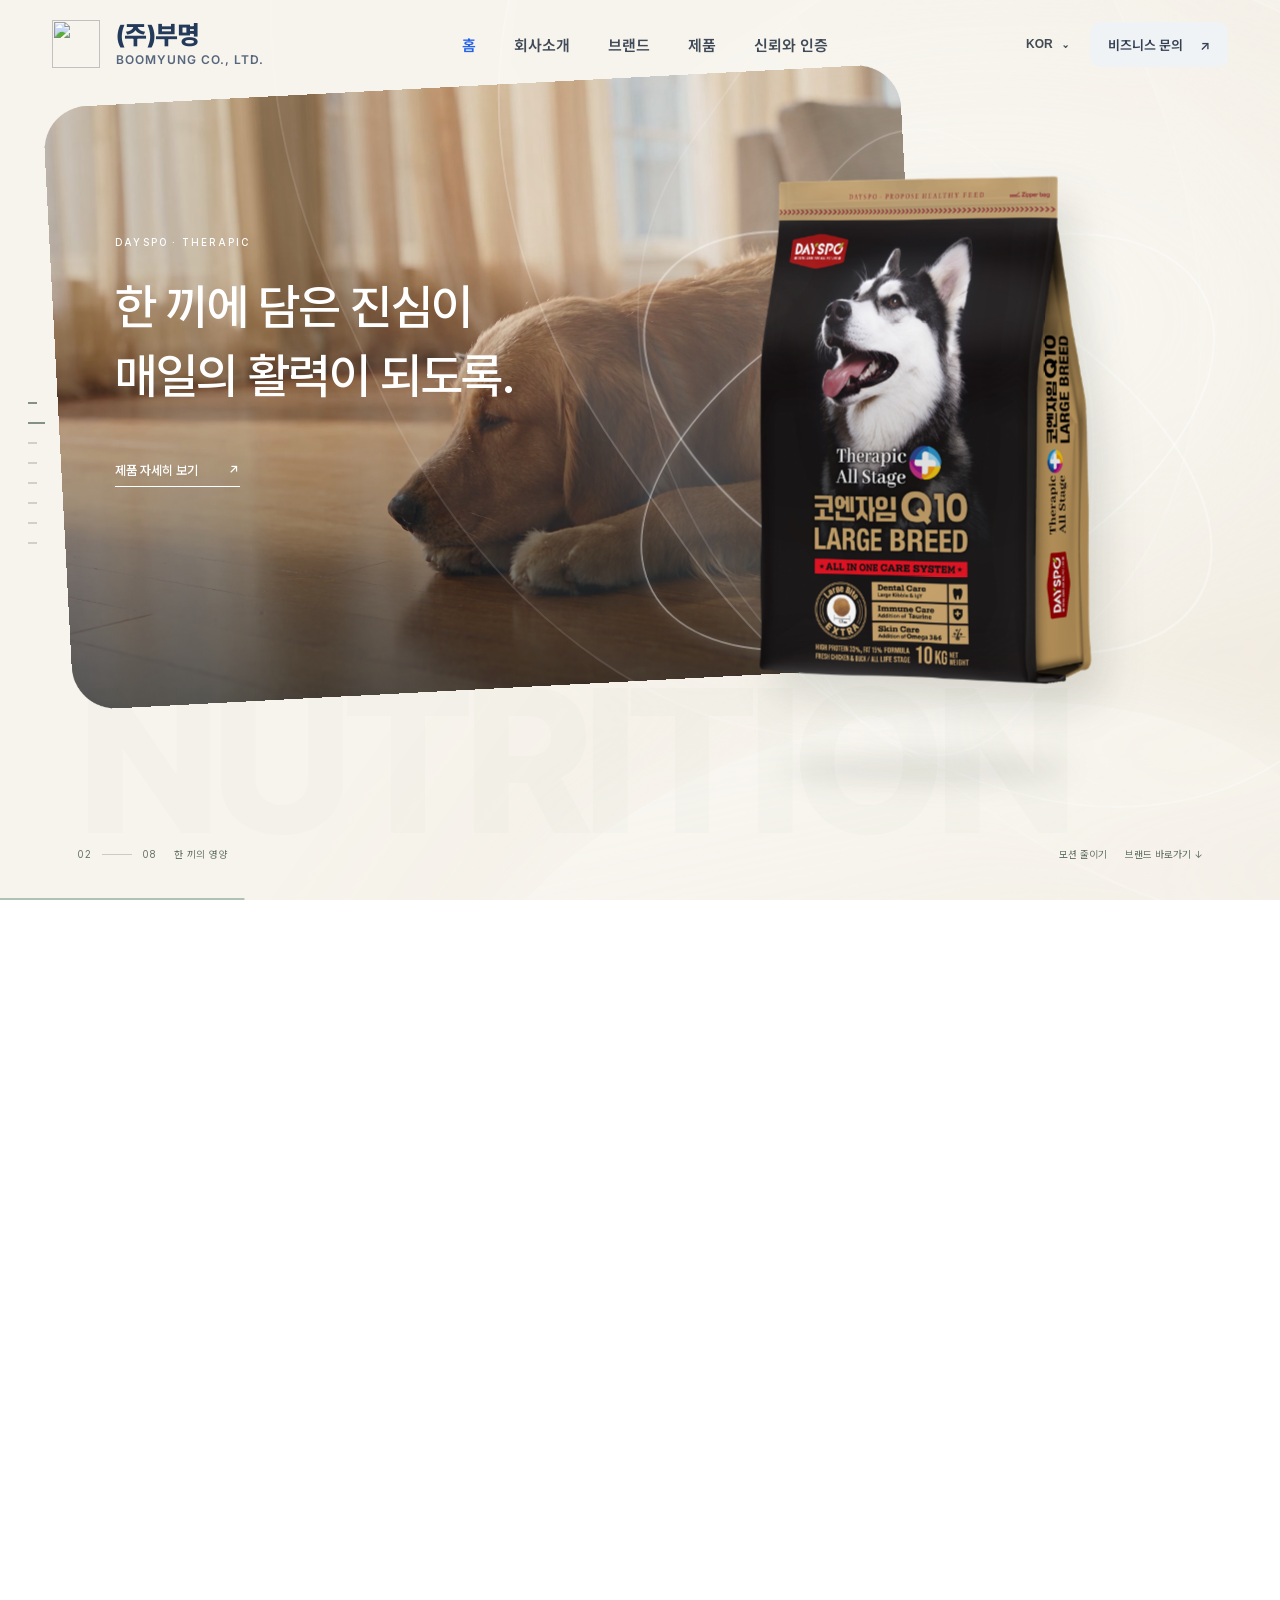
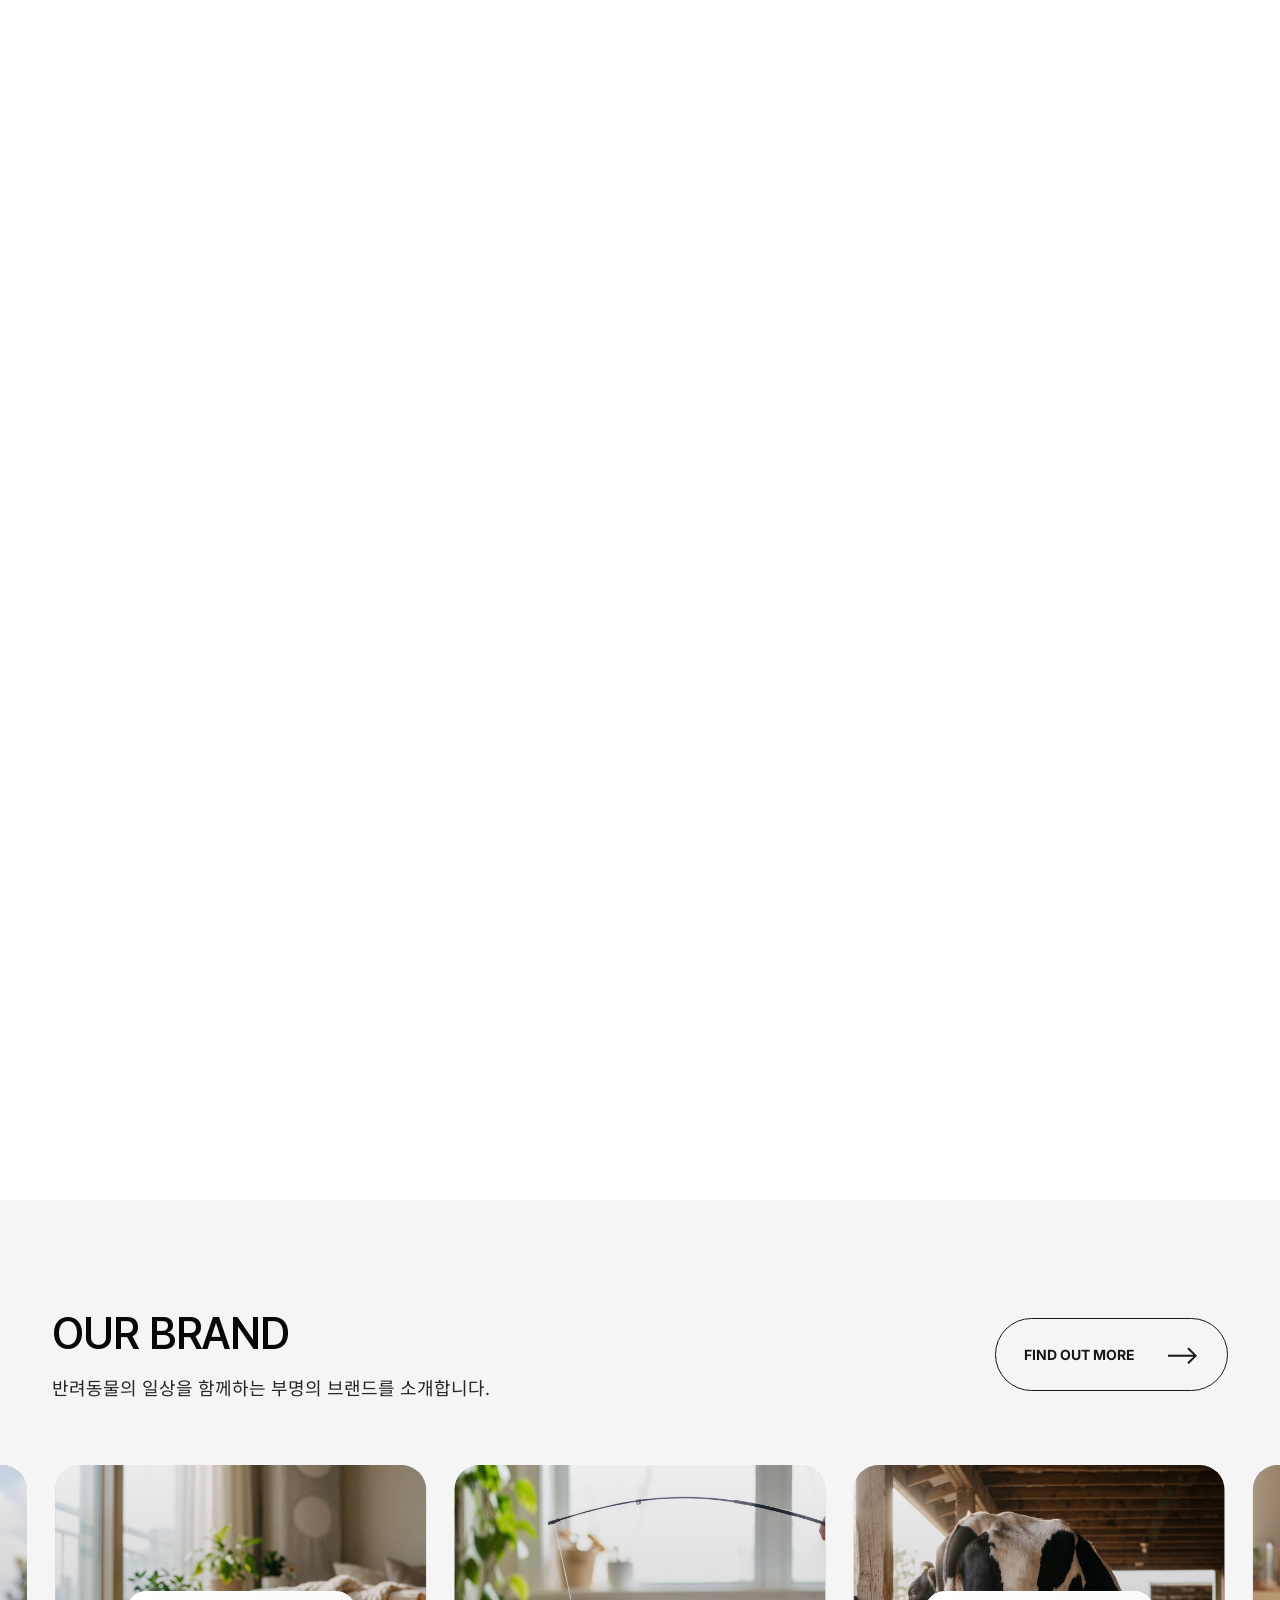
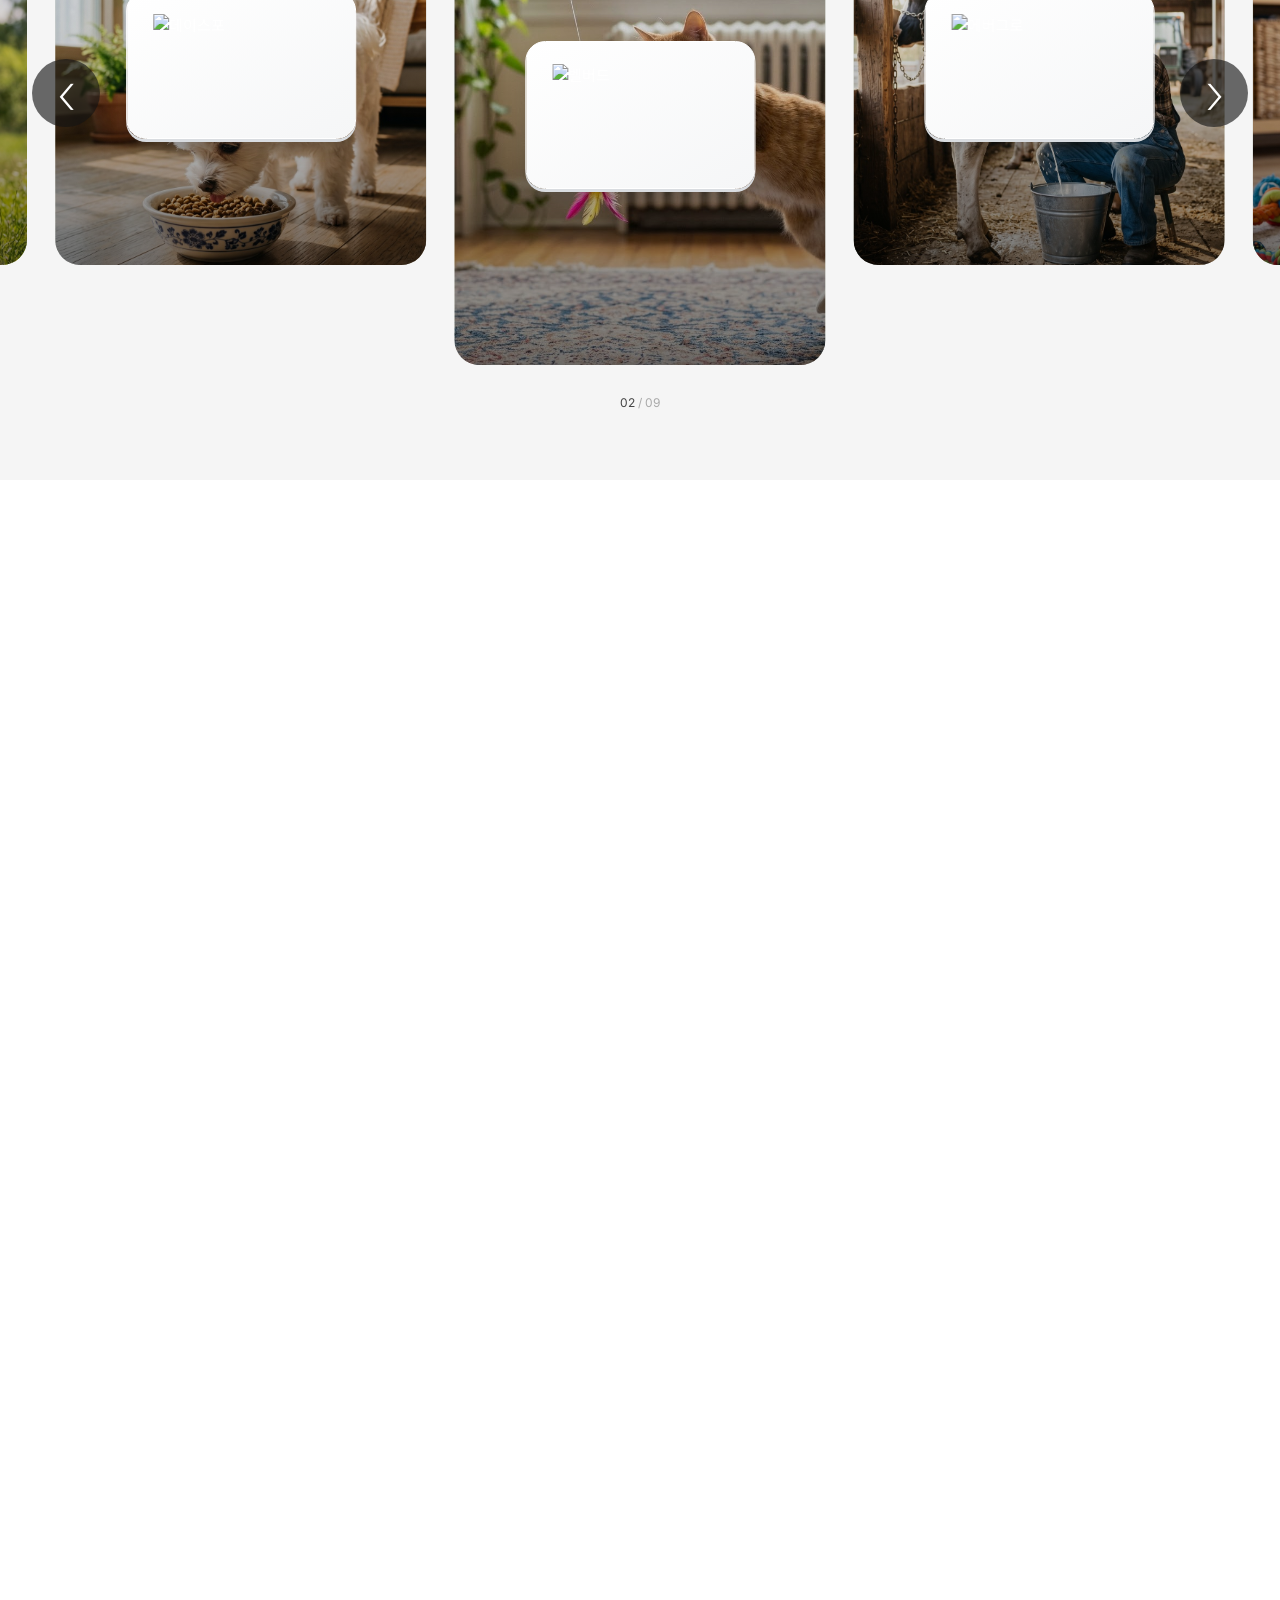
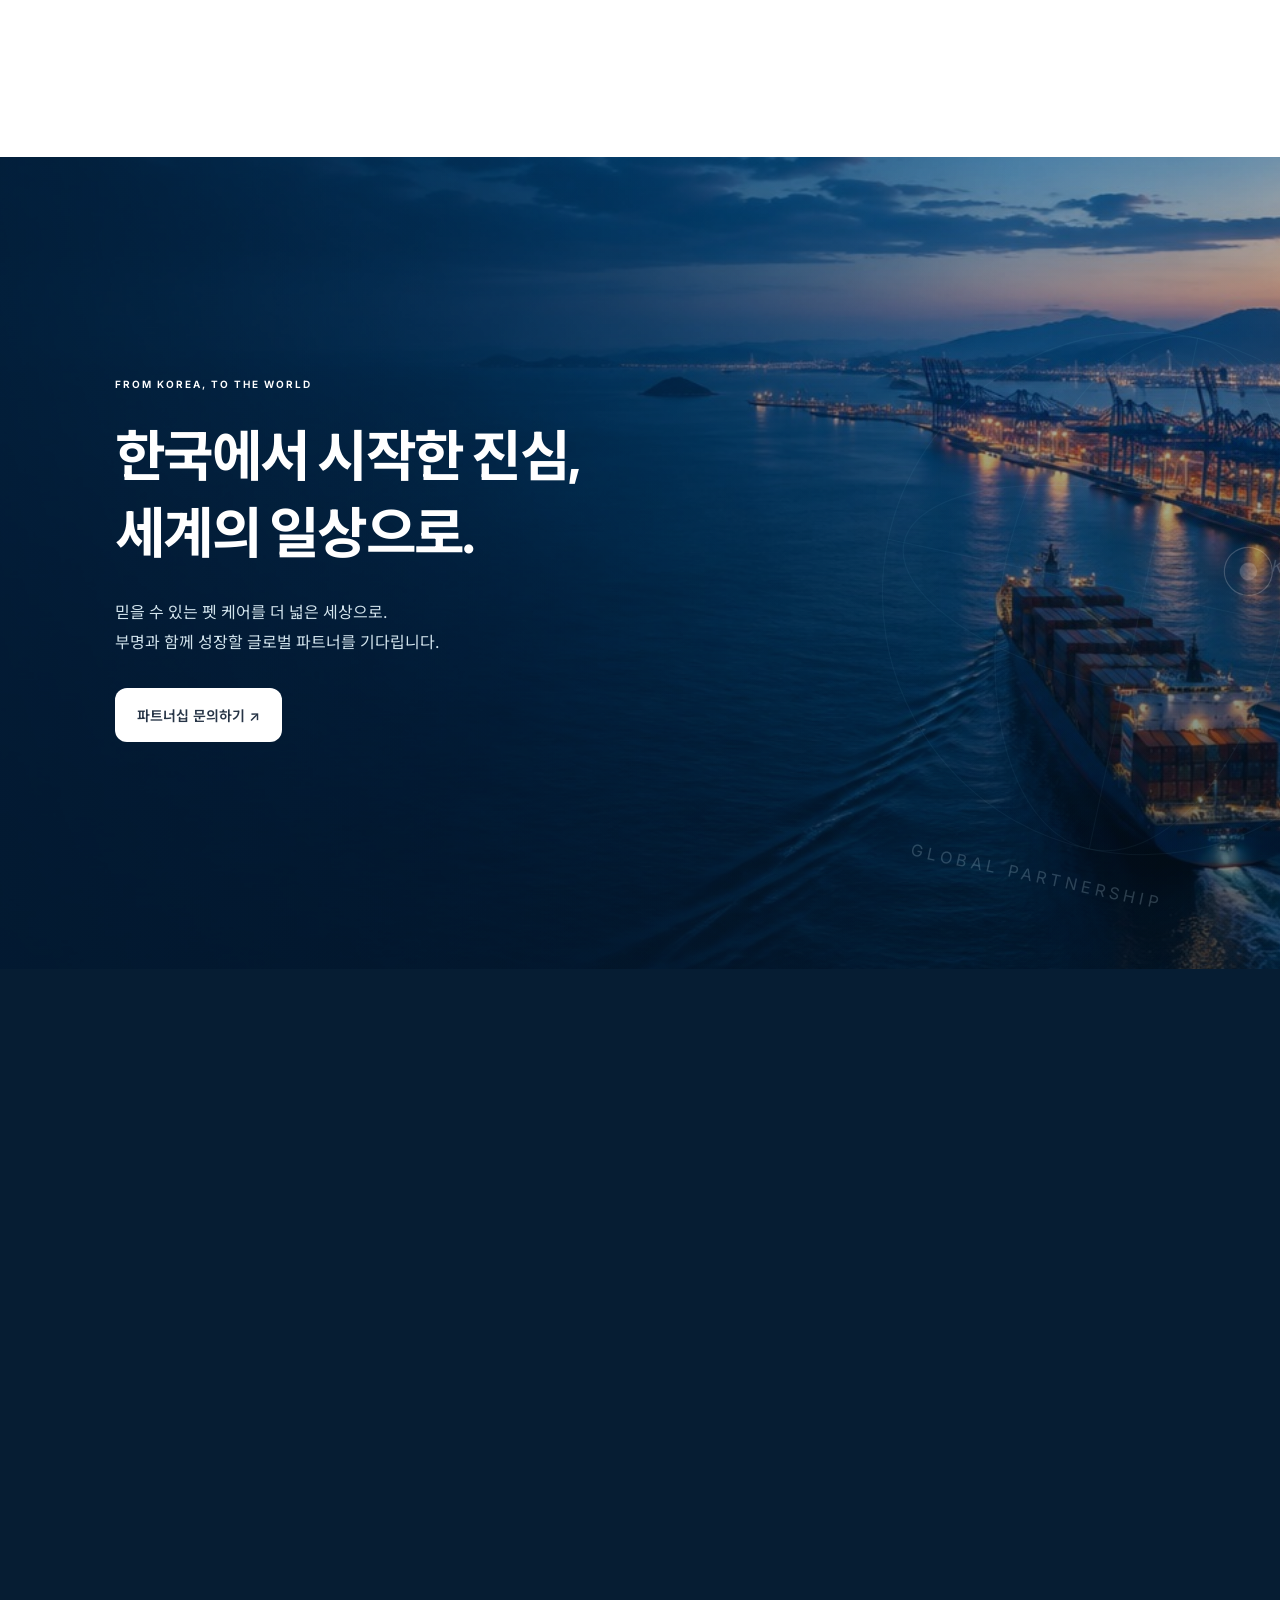
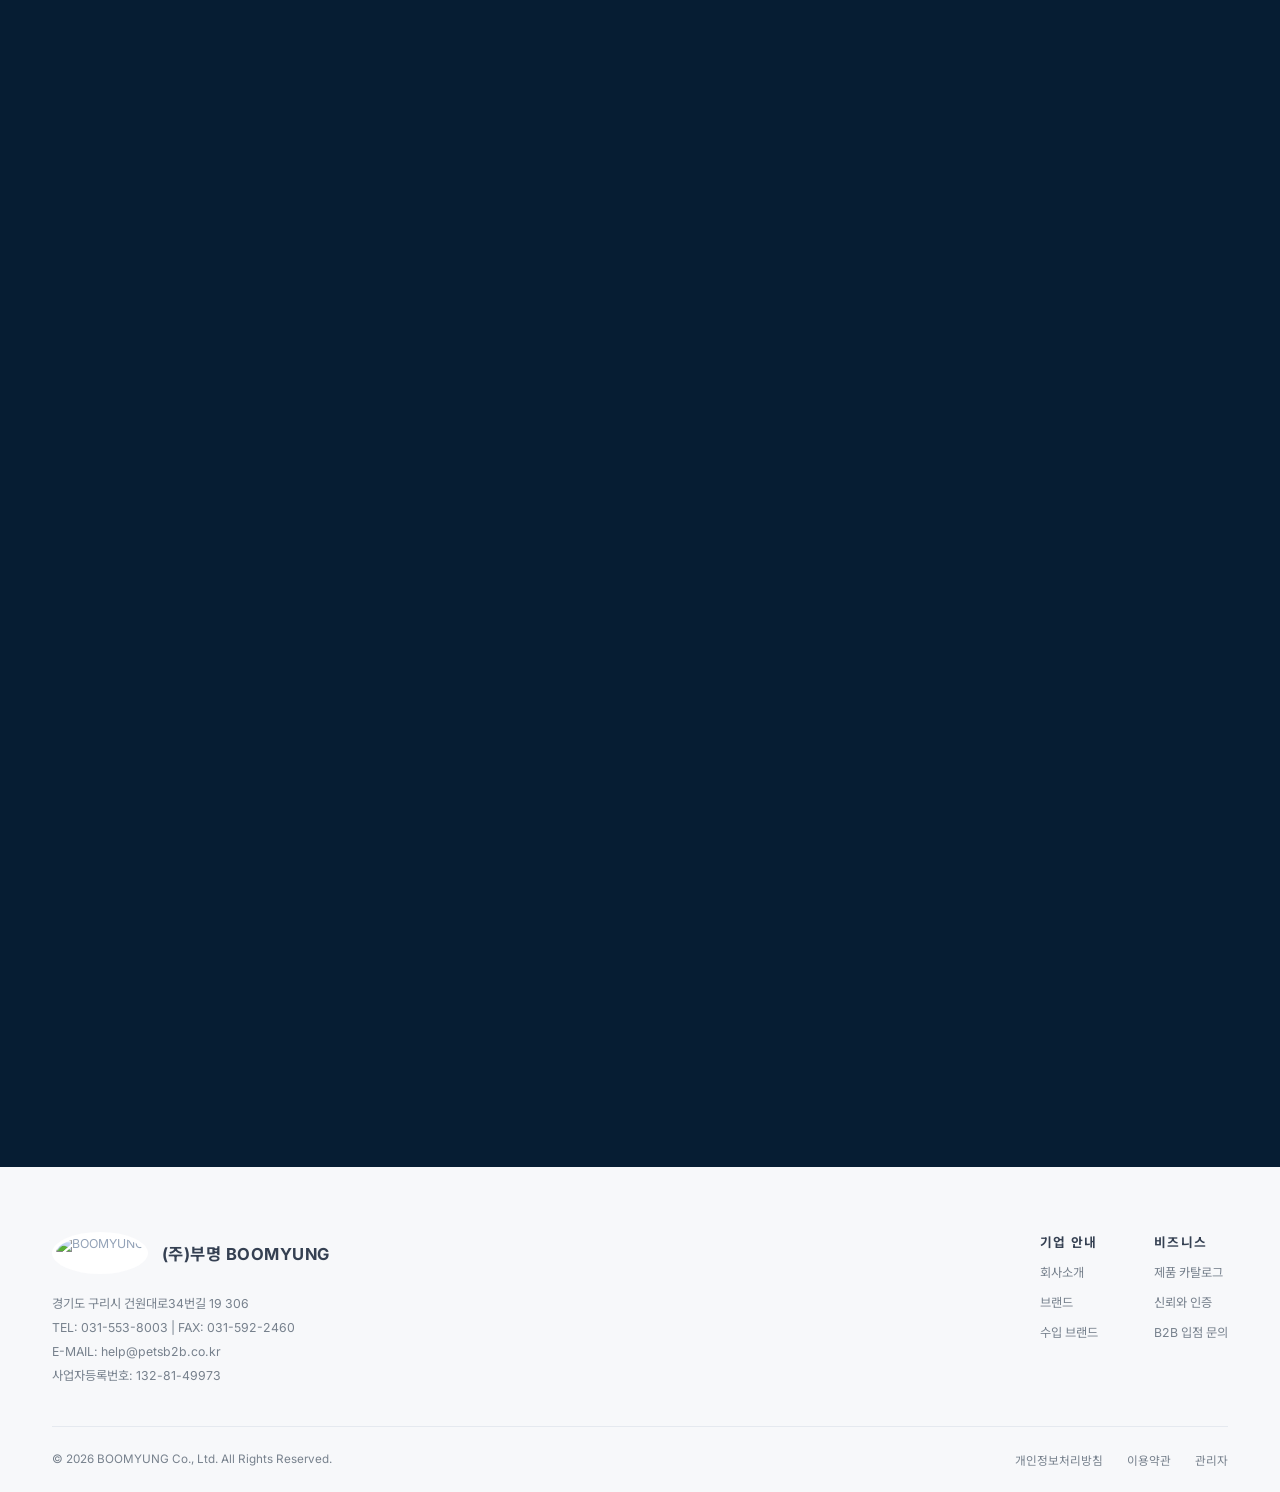
==== index.html @ 5ab89526 "Fix root cause of frozen logistics/ending videos: visibility:hidden suspends video decoding Found by" ====
<!doctype html>
<html lang="ko">
  <head>
    <meta charset="UTF-8" />
    <link rel="icon" type="image/png" href="./favicon.png" />
    <meta name="viewport" content="width=device-width, initial-scale=1.0" />
    <title>(주)부명 | BOOMYUNG</title>
    <meta name="description" content="(주)부명은 반려동물 제품 제조 및 유통 전문 기업입니다. DAYSPO, Bell bird, HOWPET 등 프리미엄 펫 브랜드를 보유하고 있습니다." />
    <meta name="keywords" content="부명, BOOMYUNG, 펫푸드, 반려동물, 사료, 간식, B2B" />
    <meta property="og:title" content="(주)부명 | BOOMYUNG" />
    <meta property="og:description" content="(주)부명은 반려동물 제품 제조 및 유통 전문 기업입니다. DAYSPO, Bell bird, HOWPET 등 프리미엄 펫 브랜드를 보유하고 있습니다." />
    <meta property="og:image" content="https://bmtest-50o.pages.dev/favicon.png" />
    <meta property="og:type" content="website" />
    <meta name="twitter:card" content="summary" />
    <meta name="twitter:title" content="(주)부명 | BOOMYUNG" />
    <meta name="twitter:image" content="https://bmtest-50o.pages.dev/favicon.png" />
    <script type="module" crossorigin>var e=Object.create,t=Object.defineProperty,n=Object.getOwnPropertyDescriptor,r=Object.getOwnPropertyNames,i=Object.getPrototypeOf,a=Object.prototype.hasOwnProperty,o=(e,t)=>()=>(t||(e((t={exports:{}}).exports,t),e=null),t.exports),s=(e,i,o,s)=>{if(i&&typeof i==`object`||typeof i==`function`)for(var c=r(i),l=0,u=c.length,d;l<u;l++)d=c[l],!a.call(e,d)&&d!==o&&t(e,d,{get:(e=>i[e]).bind(null,d),enumerable:!(s=n(i,d))||s.enumerable});return e},c=(n,r,o)=>(o=n==null?{}:e(i(n)),s(r||!n||!n.__esModule||!a.call(n,`default`)?t(o,`default`,{value:n,enumerable:!0}):o,n));(function(){let e=document.createElement(`link`).relList;if(e&&e.supports&&e.supports(`modulepreload`))return;for(let e of document.querySelectorAll(`link[rel="modulepreload"]`))n(e);new MutationObserver(e=>{for(let t of e)if(t.type===`childList`)for(let e of t.addedNodes)e.tagName===`LINK`&&e.rel===`modulepreload`&&n(e)}).observe(document,{childList:!0,subtree:!0});function t(e){let t={};return e.integrity&&(t.integrity=e.integrity),e.referrerPolicy&&(t.referrerPolicy=e.referrerPolicy),t.credentials=e.crossOrigin===`use-credentials`?`include`:e.crossOrigin===`anonymous`?`omit`:`same-origin`,t}function n(e){if(e.ep)return;e.ep=!0;let n=t(e);fetch(e.href,n)}})();var l=o((e=>{var t=Symbol.for(`react.transitional.element`),n=Symbol.for(`react.portal`),r=Symbol.for(`react.fragment`),i=Symbol.for(`react.strict_mode`),a=Symbol.for(`react.profiler`),o=Symbol.for(`react.consumer`),s=Symbol.for(`react.context`),c=Symbol.for(`react.forward_ref`),l=Symbol.for(`react.suspense`),u=Symbol.for(`react.memo`),d=Symbol.for(`react.lazy`),f=Symbol.for(`react.activity`),p=Symbol.iterator;function m(e){return typeof e!=`object`||!e?null:(e=p&&e[p]||e[`@@iterator`],typeof e==`function`?e:null)}var h={isMounted:function(){return!1},enqueueForceUpdate:function(){},enqueueReplaceState:function(){},enqueueSetState:function(){}},g=Object.assign,_={};function v(e,t,n){this.props=e,this.context=t,this.refs=_,this.updater=n||h}v.prototype.isReactComponent={},v.prototype.setState=function(e,t){if(typeof e!=`object`&&typeof e!=`function`&&e!=null)throw Error(`takes an object of state variables to update or a function which returns an object of state variables.`);this.updater.enqueueSetState(this,e,t,`setState`)},v.prototype.forceUpdate=function(e){this.updater.enqueueForceUpdate(this,e,`forceUpdate`)};function y(){}y.prototype=v.prototype;function b(e,t,n){this.props=e,this.context=t,this.refs=_,this.updater=n||h}var x=b.prototype=new y;x.constructor=b,g(x,v.prototype),x.isPureReactComponent=!0;var S=Array.isArray;function C(){}var w={H:null,A:null,T:null,S:null},ee=Object.prototype.hasOwnProperty;function te(e,n,r){var i=r.ref;return{$$typeof:t,type:e,key:n,ref:i===void 0?null:i,props:r}}function T(e,t){return te(e.type,t,e.props)}function E(e){return typeof e==`object`&&!!e&&e.$$typeof===t}function D(e){var t={"=":`=0`,":":`=2`};return`$`+e.replace(/[=:]/g,function(e){return t[e]})}var O=/\/+/g;function ne(e,t){return typeof e==`object`&&e&&e.key!=null?D(``+e.key):t.toString(36)}function re(e){switch(e.status){case`fulfilled`:return e.value;case`rejected`:throw e.reason;default:switch(typeof e.status==`string`?e.then(C,C):(e.status=`pending`,e.then(function(t){e.status===`pending`&&(e.status=`fulfilled`,e.value=t)},function(t){e.status===`pending`&&(e.status=`rejected`,e.reason=t)})),e.status){case`fulfilled`:return e.value;case`rejected`:throw e.reason}}throw e}function k(e,r,i,a,o){var s=typeof e;(s===`undefined`||s===`boolean`)&&(e=null);var c=!1;if(e===null)c=!0;else switch(s){case`bigint`:case`string`:case`number`:c=!0;break;case`object`:switch(e.$$typeof){case t:case n:c=!0;break;case d:return c=e._init,k(c(e._payload),r,i,a,o)}}if(c)return o=o(e),c=a===``?`.`+ne(e,0):a,S(o)?(i=``,c!=null&&(i=c.replace(O,`$&/`)+`/`),k(o,r,i,``,function(e){return e})):o!=null&&(E(o)&&(o=T(o,i+(o.key==null||e&&e.key===o.key?``:(``+o.key).replace(O,`$&/`)+`/`)+c)),r.push(o)),1;c=0;var l=a===``?`.`:a+`:`;if(S(e))for(var u=0;u<e.length;u++)a=e[u],s=l+ne(a,u),c+=k(a,r,i,s,o);else if(u=m(e),typeof u==`function`)for(e=u.call(e),u=0;!(a=e.next()).done;)a=a.value,s=l+ne(a,u++),c+=k(a,r,i,s,o);else if(s===`object`){if(typeof e.then==`function`)return k(re(e),r,i,a,o);throw r=String(e),Error(`Objects are not valid as a React child (found: `+(r===`[object Object]`?`object with keys {`+Object.keys(e).join(`, `)+`}`:r)+`). If you meant to render a collection of children, use an array instead.`)}return c}function ie(e,t,n){if(e==null)return e;var r=[],i=0;return k(e,r,``,``,function(e){return t.call(n,e,i++)}),r}function ae(e){if(e._status===-1){var t=e._result;t=t(),t.then(function(t){(e._status===0||e._status===-1)&&(e._status=1,e._result=t)},function(t){(e._status===0||e._status===-1)&&(e._status=2,e._result=t)}),e._status===-1&&(e._status=0,e._result=t)}if(e._status===1)return e._result.default;throw e._result}var A=typeof reportError==`function`?reportError:function(e){if(typeof window==`object`&&typeof window.ErrorEvent==`function`){var t=new window.ErrorEvent(`error`,{bubbles:!0,cancelable:!0,message:typeof e==`object`&&e&&typeof e.message==`string`?String(e.message):String(e),error:e});if(!window.dispatchEvent(t))return}else if(typeof process==`object`&&typeof process.emit==`function`){process.emit(`uncaughtException`,e);return}console.error(e)},j={map:ie,forEach:function(e,t,n){ie(e,function(){t.apply(this,arguments)},n)},count:function(e){var t=0;return ie(e,function(){t++}),t},toArray:function(e){return ie(e,function(e){return e})||[]},only:function(e){if(!E(e))throw Error(`React.Children.only expected to receive a single React element child.`);return e}};e.Activity=f,e.Children=j,e.Component=v,e.Fragment=r,e.Profiler=a,e.PureComponent=b,e.StrictMode=i,e.Suspense=l,e.__CLIENT_INTERNALS_DO_NOT_USE_OR_WARN_USERS_THEY_CANNOT_UPGRADE=w,e.__COMPILER_RUNTIME={__proto__:null,c:function(e){return w.H.useMemoCache(e)}},e.cache=function(e){return function(){return e.apply(null,arguments)}},e.cacheSignal=function(){return null},e.cloneElement=function(e,t,n){if(e==null)throw Error(`The argument must be a React element, but you passed `+e+`.`);var r=g({},e.props),i=e.key;if(t!=null)for(a in t.key!==void 0&&(i=``+t.key),t)!ee.call(t,a)||a===`key`||a===`__self`||a===`__source`||a===`ref`&&t.ref===void 0||(r[a]=t[a]);var a=arguments.length-2;if(a===1)r.children=n;else if(1<a){for(var o=Array(a),s=0;s<a;s++)o[s]=arguments[s+2];r.children=o}return te(e.type,i,r)},e.createContext=function(e){return e={$$typeof:s,_currentValue:e,_currentValue2:e,_threadCount:0,Provider:null,Consumer:null},e.Provider=e,e.Consumer={$$typeof:o,_context:e},e},e.createElement=function(e,t,n){var r,i={},a=null;if(t!=null)for(r in t.key!==void 0&&(a=``+t.key),t)ee.call(t,r)&&r!==`key`&&r!==`__self`&&r!==`__source`&&(i[r]=t[r]);var o=arguments.length-2;if(o===1)i.children=n;else if(1<o){for(var s=Array(o),c=0;c<o;c++)s[c]=arguments[c+2];i.children=s}if(e&&e.defaultProps)for(r in o=e.defaultProps,o)i[r]===void 0&&(i[r]=o[r]);return te(e,a,i)},e.createRef=function(){return{current:null}},e.forwardRef=function(e){return{$$typeof:c,render:e}},e.isValidElement=E,e.lazy=function(e){return{$$typeof:d,_payload:{_status:-1,_result:e},_init:ae}},e.memo=function(e,t){return{$$typeof:u,type:e,compare:t===void 0?null:t}},e.startTransition=function(e){var t=w.T,n={};w.T=n;try{var r=e(),i=w.S;i!==null&&i(n,r),typeof r==`object`&&r&&typeof r.then==`function`&&r.then(C,A)}catch(e){A(e)}finally{t!==null&&n.types!==null&&(t.types=n.types),w.T=t}},e.unstable_useCacheRefresh=function(){return w.H.useCacheRefresh()},e.use=function(e){return w.H.use(e)},e.useActionState=function(e,t,n){return w.H.useActionState(e,t,n)},e.useCallback=function(e,t){return w.H.useCallback(e,t)},e.useContext=function(e){return w.H.useContext(e)},e.useDebugValue=function(){},e.useDeferredValue=function(e,t){return w.H.useDeferredValue(e,t)},e.useEffect=function(e,t){return w.H.useEffect(e,t)},e.useEffectEvent=function(e){return w.H.useEffectEvent(e)},e.useId=function(){return w.H.useId()},e.useImperativeHandle=function(e,t,n){return w.H.useImperativeHandle(e,t,n)},e.useInsertionEffect=function(e,t){return w.H.useInsertionEffect(e,t)},e.useLayoutEffect=function(e,t){return w.H.useLayoutEffect(e,t)},e.useMemo=function(e,t){return w.H.useMemo(e,t)},e.useOptimistic=function(e,t){return w.H.useOptimistic(e,t)},e.useReducer=function(e,t,n){return w.H.useReducer(e,t,n)},e.useRef=function(e){return w.H.useRef(e)},e.useState=function(e){return w.H.useState(e)},e.useSyncExternalStore=function(e,t,n){return w.H.useSyncExternalStore(e,t,n)},e.useTransition=function(){return w.H.useTransition()},e.version=`19.2.8`})),u=o(((e,t)=>{t.exports=l()})),d=o((e=>{function t(e,t){var n=e.length;e.push(t);a:for(;0<n;){var r=n-1>>>1,a=e[r];if(0<i(a,t))e[r]=t,e[n]=a,n=r;else break a}}function n(e){return e.length===0?null:e[0]}function r(e){if(e.length===0)return null;var t=e[0],n=e.pop();if(n!==t){e[0]=n;a:for(var r=0,a=e.length,o=a>>>1;r<o;){var s=2*(r+1)-1,c=e[s],l=s+1,u=e[l];if(0>i(c,n))l<a&&0>i(u,c)?(e[r]=u,e[l]=n,r=l):(e[r]=c,e[s]=n,r=s);else if(l<a&&0>i(u,n))e[r]=u,e[l]=n,r=l;else break a}}return t}function i(e,t){var n=e.sortIndex-t.sortIndex;return n===0?e.id-t.id:n}if(e.unstable_now=void 0,typeof performance==`object`&&typeof performance.now==`function`){var a=performance;e.unstable_now=function(){return a.now()}}else{var o=Date,s=o.now();e.unstable_now=function(){return o.now()-s}}var c=[],l=[],u=1,d=null,f=3,p=!1,m=!1,h=!1,g=!1,_=typeof setTimeout==`function`?setTimeout:null,v=typeof clearTimeout==`function`?clearTimeout:null,y=typeof setImmediate<`u`?setImmediate:null;function b(e){for(var i=n(l);i!==null;){if(i.callback===null)r(l);else if(i.startTime<=e)r(l),i.sortIndex=i.expirationTime,t(c,i);else break;i=n(l)}}function x(e){if(h=!1,b(e),!m){if(n(c)!==null)m=!0,S||(S=!0,E());else{var t=n(l);t!==null&&ne(x,t.startTime-e)}}}var S=!1,C=-1,w=5,ee=-1;function te(){return g?!0:!(e.unstable_now()-ee<w)}function T(){if(g=!1,S){var t=e.unstable_now();ee=t;var i=!0;try{a:{m=!1,h&&(h=!1,v(C),C=-1),p=!0;var a=f;try{b:{for(b(t),d=n(c);d!==null&&!(d.expirationTime>t&&te());){var o=d.callback;if(typeof o==`function`){d.callback=null,f=d.priorityLevel;var s=o(d.expirationTime<=t);if(t=e.unstable_now(),typeof s==`function`){d.callback=s,b(t),i=!0;break b}d===n(c)&&r(c),b(t)}else r(c);d=n(c)}if(d!==null)i=!0;else{var u=n(l);u!==null&&ne(x,u.startTime-t),i=!1}}break a}finally{d=null,f=a,p=!1}i=void 0}}finally{i?E():S=!1}}}var E;if(typeof y==`function`)E=function(){y(T)};else if(typeof MessageChannel<`u`){var D=new MessageChannel,O=D.port2;D.port1.onmessage=T,E=function(){O.postMessage(null)}}else E=function(){_(T,0)};function ne(t,n){C=_(function(){t(e.unstable_now())},n)}e.unstable_IdlePriority=5,e.unstable_ImmediatePriority=1,e.unstable_LowPriority=4,e.unstable_NormalPriority=3,e.unstable_Profiling=null,e.unstable_UserBlockingPriority=2,e.unstable_cancelCallback=function(e){e.callback=null},e.unstable_forceFrameRate=function(e){0>e||125<e?console.error(`forceFrameRate takes a positive int between 0 and 125, forcing frame rates higher than 125 fps is not supported`):w=0<e?Math.floor(1e3/e):5},e.unstable_getCurrentPriorityLevel=function(){return f},e.unstable_next=function(e){switch(f){case 1:case 2:case 3:var t=3;break;default:t=f}var n=f;f=t;try{return e()}finally{f=n}},e.unstable_requestPaint=function(){g=!0},e.unstable_runWithPriority=function(e,t){switch(e){case 1:case 2:case 3:case 4:case 5:break;default:e=3}var n=f;f=e;try{return t()}finally{f=n}},e.unstable_scheduleCallback=function(r,i,a){var o=e.unstable_now();switch(typeof a==`object`&&a?(a=a.delay,a=typeof a==`number`&&0<a?o+a:o):a=o,r){case 1:var s=-1;break;case 2:s=250;break;case 5:s=1073741823;break;case 4:s=1e4;break;default:s=5e3}return s=a+s,r={id:u++,callback:i,priorityLevel:r,startTime:a,expirationTime:s,sortIndex:-1},a>o?(r.sortIndex=a,t(l,r),n(c)===null&&r===n(l)&&(h?(v(C),C=-1):h=!0,ne(x,a-o))):(r.sortIndex=s,t(c,r),m||p||(m=!0,S||(S=!0,E()))),r},e.unstable_shouldYield=te,e.unstable_wrapCallback=function(e){var t=f;return function(){var n=f;f=t;try{return e.apply(this,arguments)}finally{f=n}}}})),f=o(((e,t)=>{t.exports=d()})),p=o((e=>{var t=u();function n(e){var t=`https://react.dev/errors/`+e;if(1<arguments.length){t+=`?args[]=`+encodeURIComponent(arguments[1]);for(var n=2;n<arguments.length;n++)t+=`&args[]=`+encodeURIComponent(arguments[n])}return`Minified React error #`+e+`; visit `+t+` for the full message or use the non-minified dev environment for full errors and additional helpful warnings.`}function r(){}var i={d:{f:r,r:function(){throw Error(n(522))},D:r,C:r,L:r,m:r,X:r,S:r,M:r},p:0,findDOMNode:null},a=Symbol.for(`react.portal`);function o(e,t,n){var r=3<arguments.length&&arguments[3]!==void 0?arguments[3]:null;return{$$typeof:a,key:r==null?null:``+r,children:e,containerInfo:t,implementation:n}}var s=t.__CLIENT_INTERNALS_DO_NOT_USE_OR_WARN_USERS_THEY_CANNOT_UPGRADE;function c(e,t){if(e===`font`)return``;if(typeof t==`string`)return t===`use-credentials`?t:``}e.__DOM_INTERNALS_DO_NOT_USE_OR_WARN_USERS_THEY_CANNOT_UPGRADE=i,e.createPortal=function(e,t){var r=2<arguments.length&&arguments[2]!==void 0?arguments[2]:null;if(!t||t.nodeType!==1&&t.nodeType!==9&&t.nodeType!==11)throw Error(n(299));return o(e,t,null,r)},e.flushSync=function(e){var t=s.T,n=i.p;try{if(s.T=null,i.p=2,e)return e()}finally{s.T=t,i.p=n,i.d.f()}},e.preconnect=function(e,t){typeof e==`string`&&(t?(t=t.crossOrigin,t=typeof t==`string`?t===`use-credentials`?t:``:void 0):t=null,i.d.C(e,t))},e.prefetchDNS=function(e){typeof e==`string`&&i.d.D(e)},e.preinit=function(e,t){if(typeof e==`string`&&t&&typeof t.as==`string`){var n=t.as,r=c(n,t.crossOrigin),a=typeof t.integrity==`string`?t.integrity:void 0,o=typeof t.fetchPriority==`string`?t.fetchPriority:void 0;n===`style`?i.d.S(e,typeof t.precedence==`string`?t.precedence:void 0,{crossOrigin:r,integrity:a,fetchPriority:o}):n===`script`&&i.d.X(e,{crossOrigin:r,integrity:a,fetchPriority:o,nonce:typeof t.nonce==`string`?t.nonce:void 0})}},e.preinitModule=function(e,t){if(typeof e==`string`){if(typeof t==`object`&&t){if(t.as==null||t.as===`script`){var n=c(t.as,t.crossOrigin);i.d.M(e,{crossOrigin:n,integrity:typeof t.integrity==`string`?t.integrity:void 0,nonce:typeof t.nonce==`string`?t.nonce:void 0})}}else t??i.d.M(e)}},e.preload=function(e,t){if(typeof e==`string`&&typeof t==`object`&&t&&typeof t.as==`string`){var n=t.as,r=c(n,t.crossOrigin);i.d.L(e,n,{crossOrigin:r,integrity:typeof t.integrity==`string`?t.integrity:void 0,nonce:typeof t.nonce==`string`?t.nonce:void 0,type:typeof t.type==`string`?t.type:void 0,fetchPriority:typeof t.fetchPriority==`string`?t.fetchPriority:void 0,referrerPolicy:typeof t.referrerPolicy==`string`?t.referrerPolicy:void 0,imageSrcSet:typeof t.imageSrcSet==`string`?t.imageSrcSet:void 0,imageSizes:typeof t.imageSizes==`string`?t.imageSizes:void 0,media:typeof t.media==`string`?t.media:void 0})}},e.preloadModule=function(e,t){if(typeof e==`string`){if(t){var n=c(t.as,t.crossOrigin);i.d.m(e,{as:typeof t.as==`string`&&t.as!==`script`?t.as:void 0,crossOrigin:n,integrity:typeof t.integrity==`string`?t.integrity:void 0})}else i.d.m(e)}},e.requestFormReset=function(e){i.d.r(e)},e.unstable_batchedUpdates=function(e,t){return e(t)},e.useFormState=function(e,t,n){return s.H.useFormState(e,t,n)},e.useFormStatus=function(){return s.H.useHostTransitionStatus()},e.version=`19.2.8`})),m=o(((e,t)=>{function n(){if(!(typeof __REACT_DEVTOOLS_GLOBAL_HOOK__>`u`||typeof __REACT_DEVTOOLS_GLOBAL_HOOK__.checkDCE!=`function`))try{__REACT_DEVTOOLS_GLOBAL_HOOK__.checkDCE(n)}catch(e){console.error(e)}}n(),t.exports=p()})),h=o((e=>{var t=f(),n=u(),r=m();function i(e){var t=`https://react.dev/errors/`+e;if(1<arguments.length){t+=`?args[]=`+encodeURIComponent(arguments[1]);for(var n=2;n<arguments.length;n++)t+=`&args[]=`+encodeURIComponent(arguments[n])}return`Minified React error #`+e+`; visit `+t+` for the full message or use the non-minified dev environment for full errors and additional helpful warnings.`}function a(e){return!(!e||e.nodeType!==1&&e.nodeType!==9&&e.nodeType!==11)}function o(e){var t=e,n=e;if(e.alternate)for(;t.return;)t=t.return;else{e=t;do t=e,t.flags&4098&&(n=t.return),e=t.return;while(e)}return t.tag===3?n:null}function s(e){if(e.tag===13){var t=e.memoizedState;if(t===null&&(e=e.alternate,e!==null&&(t=e.memoizedState)),t!==null)return t.dehydrated}return null}function c(e){if(e.tag===31){var t=e.memoizedState;if(t===null&&(e=e.alternate,e!==null&&(t=e.memoizedState)),t!==null)return t.dehydrated}return null}function l(e){if(o(e)!==e)throw Error(i(188))}function d(e){var t=e.alternate;if(!t){if(t=o(e),t===null)throw Error(i(188));return t===e?e:null}for(var n=e,r=t;;){var a=n.return;if(a===null)break;var s=a.alternate;if(s===null){if(r=a.return,r!==null){n=r;continue}break}if(a.child===s.child){for(s=a.child;s;){if(s===n)return l(a),e;if(s===r)return l(a),t;s=s.sibling}throw Error(i(188))}if(n.return!==r.return)n=a,r=s;else{for(var c=!1,u=a.child;u;){if(u===n){c=!0,n=a,r=s;break}if(u===r){c=!0,r=a,n=s;break}u=u.sibling}if(!c){for(u=s.child;u;){if(u===n){c=!0,n=s,r=a;break}if(u===r){c=!0,r=s,n=a;break}u=u.sibling}if(!c)throw Error(i(189))}}if(n.alternate!==r)throw Error(i(190))}if(n.tag!==3)throw Error(i(188));return n.stateNode.current===n?e:t}function p(e){var t=e.tag;if(t===5||t===26||t===27||t===6)return e;for(e=e.child;e!==null;){if(t=p(e),t!==null)return t;e=e.sibling}return null}var h=Object.assign,g=Symbol.for(`react.element`),_=Symbol.for(`react.transitional.element`),v=Symbol.for(`react.portal`),y=Symbol.for(`react.fragment`),b=Symbol.for(`react.strict_mode`),x=Symbol.for(`react.profiler`),S=Symbol.for(`react.consumer`),C=Symbol.for(`react.context`),w=Symbol.for(`react.forward_ref`),ee=Symbol.for(`react.suspense`),te=Symbol.for(`react.suspense_list`),T=Symbol.for(`react.memo`),E=Symbol.for(`react.lazy`),D=Symbol.for(`react.activity`),O=Symbol.for(`react.memo_cache_sentinel`),ne=Symbol.iterator;function re(e){return typeof e!=`object`||!e?null:(e=ne&&e[ne]||e[`@@iterator`],typeof e==`function`?e:null)}var k=Symbol.for(`react.client.reference`);function ie(e){if(e==null)return null;if(typeof e==`function`)return e.$$typeof===k?null:e.displayName||e.name||null;if(typeof e==`string`)return e;switch(e){case y:return`Fragment`;case x:return`Profiler`;case b:return`StrictMode`;case ee:return`Suspense`;case te:return`SuspenseList`;case D:return`Activity`}if(typeof e==`object`)switch(e.$$typeof){case v:return`Portal`;case C:return e.displayName||`Context`;case S:return(e._context.displayName||`Context`)+`.Consumer`;case w:var t=e.render;return e=e.displayName,e||=(e=t.displayName||t.name||``,e===``?`ForwardRef`:`ForwardRef(`+e+`)`),e;case T:return t=e.displayName||null,t===null?ie(e.type)||`Memo`:t;case E:t=e._payload,e=e._init;try{return ie(e(t))}catch{}}return null}var ae=Array.isArray,A=n.__CLIENT_INTERNALS_DO_NOT_USE_OR_WARN_USERS_THEY_CANNOT_UPGRADE,j=r.__DOM_INTERNALS_DO_NOT_USE_OR_WARN_USERS_THEY_CANNOT_UPGRADE,oe={pending:!1,data:null,method:null,action:null},se=[],M=-1;function N(e){return{current:e}}function P(e){0>M||(e.current=se[M],se[M]=null,M--)}function F(e,t){M++,se[M]=e.current,e.current=t}var ce=N(null),I=N(null),le=N(null),L=N(null);function ue(e,t){switch(F(le,t),F(I,e),F(ce,null),t.nodeType){case 9:case 11:e=(e=t.documentElement)&&(e=e.namespaceURI)?Vd(e):0;break;default:if(e=t.tagName,t=t.namespaceURI)t=Vd(t),e=Hd(t,e);else switch(e){case`svg`:e=1;break;case`math`:e=2;break;default:e=0}}P(ce),F(ce,e)}function de(){P(ce),P(I),P(le)}function fe(e){e.memoizedState!==null&&F(L,e);var t=ce.current,n=Hd(t,e.type);t!==n&&(F(I,e),F(ce,n))}function pe(e){I.current===e&&(P(ce),P(I)),L.current===e&&(P(L),Qf._currentValue=oe)}var me,he;function ge(e){if(me===void 0)try{throw Error()}catch(e){var t=e.stack.trim().match(/\n( *(at )?)/);me=t&&t[1]||``,he=-1<e.stack.indexOf(`
    at`)?` (<anonymous>)`:-1<e.stack.indexOf(`@`)?`@unknown:0:0`:``}return`
`+me+e+he}var _e=!1;function ve(e,t){if(!e||_e)return``;_e=!0;var n=Error.prepareStackTrace;Error.prepareStackTrace=void 0;try{var r={DetermineComponentFrameRoot:function(){try{if(t){var n=function(){throw Error()};if(Object.defineProperty(n.prototype,"props",{set:function(){throw Error()}}),typeof Reflect==`object`&&Reflect.construct){try{Reflect.construct(n,[])}catch(e){var r=e}Reflect.construct(e,[],n)}else{try{n.call()}catch(e){r=e}e.call(n.prototype)}}else{try{throw Error()}catch(e){r=e}(n=e())&&typeof n.catch==`function`&&n.catch(function(){})}}catch(e){if(e&&r&&typeof e.stack==`string`)return[e.stack,r.stack]}return[null,null]}};r.DetermineComponentFrameRoot.displayName=`DetermineComponentFrameRoot`;var i=Object.getOwnPropertyDescriptor(r.DetermineComponentFrameRoot,`name`);i&&i.configurable&&Object.defineProperty(r.DetermineComponentFrameRoot,"name",{value:`DetermineComponentFrameRoot`});var a=r.DetermineComponentFrameRoot(),o=a[0],s=a[1];if(o&&s){var c=o.split(`
`),l=s.split(`
`);for(i=r=0;r<c.length&&!c[r].includes(`DetermineComponentFrameRoot`);)r++;for(;i<l.length&&!l[i].includes(`DetermineComponentFrameRoot`);)i++;if(r===c.length||i===l.length)for(r=c.length-1,i=l.length-1;1<=r&&0<=i&&c[r]!==l[i];)i--;for(;1<=r&&0<=i;r--,i--)if(c[r]!==l[i]){if(r!==1||i!==1)do if(r--,i--,0>i||c[r]!==l[i]){var u=`
`+c[r].replace(` at new `,` at `);return e.displayName&&u.includes(`<anonymous>`)&&(u=u.replace(`<anonymous>`,e.displayName)),u}while(1<=r&&0<=i);break}}}finally{_e=!1,Error.prepareStackTrace=n}return(n=e?e.displayName||e.name:``)?ge(n):``}function ye(e,t){switch(e.tag){case 26:case 27:case 5:return ge(e.type);case 16:return ge(`Lazy`);case 13:return e.child!==t&&t!==null?ge(`Suspense Fallback`):ge(`Suspense`);case 19:return ge(`SuspenseList`);case 0:case 15:return ve(e.type,!1);case 11:return ve(e.type.render,!1);case 1:return ve(e.type,!0);case 31:return ge(`Activity`);default:return``}}function be(e){try{var t=``,n=null;do t+=ye(e,n),n=e,e=e.return;while(e);return t}catch(e){return`
Error generating stack: `+e.message+`
`+e.stack}}var xe=Object.prototype.hasOwnProperty,Se=t.unstable_scheduleCallback,Ce=t.unstable_cancelCallback,we=t.unstable_shouldYield,Te=t.unstable_requestPaint,Ee=t.unstable_now,De=t.unstable_getCurrentPriorityLevel,Oe=t.unstable_ImmediatePriority,ke=t.unstable_UserBlockingPriority,Ae=t.unstable_NormalPriority,je=t.unstable_LowPriority,Me=t.unstable_IdlePriority,Ne=t.log,Pe=t.unstable_setDisableYieldValue,Fe=null,Ie=null;function Le(e){if(typeof Ne==`function`&&Pe(e),Ie&&typeof Ie.setStrictMode==`function`)try{Ie.setStrictMode(Fe,e)}catch{}}var Re=Math.clz32?Math.clz32:Ve,ze=Math.log,Be=Math.LN2;function Ve(e){return e>>>=0,e===0?32:31-(ze(e)/Be|0)|0}var He=256,Ue=262144,We=4194304;function Ge(e){var t=e&42;if(t!==0)return t;switch(e&-e){case 1:return 1;case 2:return 2;case 4:return 4;case 8:return 8;case 16:return 16;case 32:return 32;case 64:return 64;case 128:return 128;case 256:case 512:case 1024:case 2048:case 4096:case 8192:case 16384:case 32768:case 65536:case 131072:return e&261888;case 262144:case 524288:case 1048576:case 2097152:return e&3932160;case 4194304:case 8388608:case 16777216:case 33554432:return e&62914560;case 67108864:return 67108864;case 134217728:return 134217728;case 268435456:return 268435456;case 536870912:return 536870912;case 1073741824:return 0;default:return e}}function Ke(e,t,n){var r=e.pendingLanes;if(r===0)return 0;var i=0,a=e.suspendedLanes,o=e.pingedLanes;e=e.warmLanes;var s=r&134217727;return s===0?(s=r&~a,s===0?o===0?n||(n=r&~e,n!==0&&(i=Ge(n))):i=Ge(o):i=Ge(s)):(r=s&~a,r===0?(o&=s,o===0?n||(n=s&~e,n!==0&&(i=Ge(n))):i=Ge(o)):i=Ge(r)),i===0?0:t!==0&&t!==i&&(t&a)===0&&(a=i&-i,n=t&-t,a>=n||a===32&&n&4194048)?t:i}function qe(e,t){return(e.pendingLanes&~(e.suspendedLanes&~e.pingedLanes)&t)===0}function Je(e,t){switch(e){case 1:case 2:case 4:case 8:case 64:return t+250;case 16:case 32:case 128:case 256:case 512:case 1024:case 2048:case 4096:case 8192:case 16384:case 32768:case 65536:case 131072:case 262144:case 524288:case 1048576:case 2097152:return t+5e3;case 4194304:case 8388608:case 16777216:case 33554432:return-1;case 67108864:case 134217728:case 268435456:case 536870912:case 1073741824:return-1;default:return-1}}function Ye(){var e=We;return We<<=1,!(We&62914560)&&(We=4194304),e}function Xe(e){for(var t=[],n=0;31>n;n++)t.push(e);return t}function Ze(e,t){e.pendingLanes|=t,t!==268435456&&(e.suspendedLanes=0,e.pingedLanes=0,e.warmLanes=0)}function Qe(e,t,n,r,i,a){var o=e.pendingLanes;e.pendingLanes=n,e.suspendedLanes=0,e.pingedLanes=0,e.warmLanes=0,e.expiredLanes&=n,e.entangledLanes&=n,e.errorRecoveryDisabledLanes&=n,e.shellSuspendCounter=0;var s=e.entanglements,c=e.expirationTimes,l=e.hiddenUpdates;for(n=o&~n;0<n;){var u=31-Re(n),d=1<<u;s[u]=0,c[u]=-1;var f=l[u];if(f!==null)for(l[u]=null,u=0;u<f.length;u++){var p=f[u];p!==null&&(p.lane&=-536870913)}n&=~d}r!==0&&$e(e,r,0),a!==0&&i===0&&e.tag!==0&&(e.suspendedLanes|=a&~(o&~t))}function $e(e,t,n){e.pendingLanes|=t,e.suspendedLanes&=~t;var r=31-Re(t);e.entangledLanes|=t,e.entanglements[r]=e.entanglements[r]|1073741824|n&261930}function et(e,t){var n=e.entangledLanes|=t;for(e=e.entanglements;n;){var r=31-Re(n),i=1<<r;i&t|e[r]&t&&(e[r]|=t),n&=~i}}function tt(e,t){var n=t&-t;return n=n&42?1:nt(n),(n&(e.suspendedLanes|t))===0?n:0}function nt(e){switch(e){case 2:e=1;break;case 8:e=4;break;case 32:e=16;break;case 256:case 512:case 1024:case 2048:case 4096:case 8192:case 16384:case 32768:case 65536:case 131072:case 262144:case 524288:case 1048576:case 2097152:case 4194304:case 8388608:case 16777216:case 33554432:e=128;break;case 268435456:e=134217728;break;default:e=0}return e}function rt(e){return e&=-e,2<e?8<e?e&134217727?32:268435456:8:2}function it(){var e=j.p;return e===0?(e=window.event,e===void 0?32:mp(e.type)):e}function at(e,t){var n=j.p;try{return j.p=e,t()}finally{j.p=n}}var ot=Math.random().toString(36).slice(2),st=`__reactFiber$`+ot,ct=`__reactProps$`+ot,lt=`__reactContainer$`+ot,ut=`__reactEvents$`+ot,dt=`__reactListeners$`+ot,ft=`__reactHandles$`+ot,pt=`__reactResources$`+ot,mt=`__reactMarker$`+ot;function ht(e){delete e[st],delete e[ct],delete e[ut],delete e[dt],delete e[ft]}function gt(e){var t=e[st];if(t)return t;for(var n=e.parentNode;n;){if(t=n[lt]||n[st]){if(n=t.alternate,t.child!==null||n!==null&&n.child!==null)for(e=df(e);e!==null;){if(n=e[st])return n;e=df(e)}return t}e=n,n=e.parentNode}return null}function _t(e){if(e=e[st]||e[lt]){var t=e.tag;if(t===5||t===6||t===13||t===31||t===26||t===27||t===3)return e}return null}function vt(e){var t=e.tag;if(t===5||t===26||t===27||t===6)return e.stateNode;throw Error(i(33))}function yt(e){var t=e[pt];return t||=e[pt]={hoistableStyles:new Map,hoistableScripts:new Map},t}function bt(e){e[mt]=!0}var xt=new Set,St={};function Ct(e,t){wt(e,t),wt(e+`Capture`,t)}function wt(e,t){for(St[e]=t,e=0;e<t.length;e++)xt.add(t[e])}var Tt=RegExp(`^[:A-Z_a-z\\u00C0-\\u00D6\\u00D8-\\u00F6\\u00F8-\\u02FF\\u0370-\\u037D\\u037F-\\u1FFF\\u200C-\\u200D\\u2070-\\u218F\\u2C00-\\u2FEF\\u3001-\\uD7FF\\uF900-\\uFDCF\\uFDF0-\\uFFFD][:A-Z_a-z\\u00C0-\\u00D6\\u00D8-\\u00F6\\u00F8-\\u02FF\\u0370-\\u037D\\u037F-\\u1FFF\\u200C-\\u200D\\u2070-\\u218F\\u2C00-\\u2FEF\\u3001-\\uD7FF\\uF900-\\uFDCF\\uFDF0-\\uFFFD\\-.0-9\\u00B7\\u0300-\\u036F\\u203F-\\u2040]*$`),Et={},Dt={};function Ot(e){return xe.call(Dt,e)?!0:xe.call(Et,e)?!1:Tt.test(e)?Dt[e]=!0:(Et[e]=!0,!1)}function kt(e,t,n){if(Ot(t)){if(n===null)e.removeAttribute(t);else{switch(typeof n){case`undefined`:case`function`:case`symbol`:e.removeAttribute(t);return;case`boolean`:var r=t.toLowerCase().slice(0,5);if(r!==`data-`&&r!==`aria-`){e.removeAttribute(t);return}}e.setAttribute(t,``+n)}}}function At(e,t,n){if(n===null)e.removeAttribute(t);else{switch(typeof n){case`undefined`:case`function`:case`symbol`:case`boolean`:e.removeAttribute(t);return}e.setAttribute(t,``+n)}}function jt(e,t,n,r){if(r===null)e.removeAttribute(n);else{switch(typeof r){case`undefined`:case`function`:case`symbol`:case`boolean`:e.removeAttribute(n);return}e.setAttributeNS(t,n,``+r)}}function Mt(e){switch(typeof e){case`bigint`:case`boolean`:case`number`:case`string`:case`undefined`:return e;case`object`:return e;default:return``}}function Nt(e){var t=e.type;return(e=e.nodeName)&&e.toLowerCase()===`input`&&(t===`checkbox`||t===`radio`)}function Pt(e,t,n){var r=Object.getOwnPropertyDescriptor(e.constructor.prototype,t);if(!e.hasOwnProperty(t)&&r!==void 0&&typeof r.get==`function`&&typeof r.set==`function`){var i=r.get,a=r.set;return Object.defineProperty(e,t,{configurable:!0,get:function(){return i.call(this)},set:function(e){n=``+e,a.call(this,e)}}),Object.defineProperty(e,t,{enumerable:r.enumerable}),{getValue:function(){return n},setValue:function(e){n=``+e},stopTracking:function(){e._valueTracker=null,delete e[t]}}}}function Ft(e){if(!e._valueTracker){var t=Nt(e)?`checked`:`value`;e._valueTracker=Pt(e,t,``+e[t])}}function It(e){if(!e)return!1;var t=e._valueTracker;if(!t)return!0;var n=t.getValue(),r=``;return e&&(r=Nt(e)?e.checked?`true`:`false`:e.value),e=r,e!==n&&(t.setValue(e),!0)}function Lt(e){if(e||=typeof document<`u`?document:void 0,e===void 0)return null;try{return e.activeElement||e.body}catch{return e.body}}var Rt=/[\n"\\]/g;function zt(e){return e.replace(Rt,function(e){return`\\`+e.charCodeAt(0).toString(16)+` `})}function Bt(e,t,n,r,i,a,o,s){e.name=``,o!=null&&typeof o!=`function`&&typeof o!=`symbol`&&typeof o!=`boolean`?e.type=o:e.removeAttribute(`type`),t==null?o!==`submit`&&o!==`reset`||e.removeAttribute(`value`):o===`number`?(t===0&&e.value===``||e.value!=t)&&(e.value=``+Mt(t)):e.value!==``+Mt(t)&&(e.value=``+Mt(t)),t==null?n==null?r!=null&&e.removeAttribute(`value`):Ht(e,o,Mt(n)):Ht(e,o,Mt(t)),i==null&&a!=null&&(e.defaultChecked=!!a),i!=null&&(e.checked=i&&typeof i!=`function`&&typeof i!=`symbol`),s!=null&&typeof s!=`function`&&typeof s!=`symbol`&&typeof s!=`boolean`?e.name=``+Mt(s):e.removeAttribute(`name`)}function Vt(e,t,n,r,i,a,o,s){if(a!=null&&typeof a!=`function`&&typeof a!=`symbol`&&typeof a!=`boolean`&&(e.type=a),t!=null||n!=null){if(!(a!==`submit`&&a!==`reset`||t!=null)){Ft(e);return}n=n==null?``:``+Mt(n),t=t==null?n:``+Mt(t),s||t===e.value||(e.value=t),e.defaultValue=t}r??=i,r=typeof r!=`function`&&typeof r!=`symbol`&&!!r,e.checked=s?e.checked:!!r,e.defaultChecked=!!r,o!=null&&typeof o!=`function`&&typeof o!=`symbol`&&typeof o!=`boolean`&&(e.name=o),Ft(e)}function Ht(e,t,n){t===`number`&&Lt(e.ownerDocument)===e||e.defaultValue===``+n||(e.defaultValue=``+n)}function Ut(e,t,n,r){if(e=e.options,t){t={};for(var i=0;i<n.length;i++)t[`$`+n[i]]=!0;for(n=0;n<e.length;n++)i=t.hasOwnProperty(`$`+e[n].value),e[n].selected!==i&&(e[n].selected=i),i&&r&&(e[n].defaultSelected=!0)}else{for(n=``+Mt(n),t=null,i=0;i<e.length;i++){if(e[i].value===n){e[i].selected=!0,r&&(e[i].defaultSelected=!0);return}t!==null||e[i].disabled||(t=e[i])}t!==null&&(t.selected=!0)}}function Wt(e,t,n){if(t!=null&&(t=``+Mt(t),t!==e.value&&(e.value=t),n==null)){e.defaultValue!==t&&(e.defaultValue=t);return}e.defaultValue=n==null?``:``+Mt(n)}function Gt(e,t,n,r){if(t==null){if(r!=null){if(n!=null)throw Error(i(92));if(ae(r)){if(1<r.length)throw Error(i(93));r=r[0]}n=r}n??=``,t=n}n=Mt(t),e.defaultValue=n,r=e.textContent,r===n&&r!==``&&r!==null&&(e.value=r),Ft(e)}function Kt(e,t){if(t){var n=e.firstChild;if(n&&n===e.lastChild&&n.nodeType===3){n.nodeValue=t;return}}e.textContent=t}var qt=new Set(`animationIterationCount aspectRatio borderImageOutset borderImageSlice borderImageWidth boxFlex boxFlexGroup boxOrdinalGroup columnCount columns flex flexGrow flexPositive flexShrink flexNegative flexOrder gridArea gridRow gridRowEnd gridRowSpan gridRowStart gridColumn gridColumnEnd gridColumnSpan gridColumnStart fontWeight lineClamp lineHeight opacity order orphans scale tabSize widows zIndex zoom fillOpacity floodOpacity stopOpacity strokeDasharray strokeDashoffset strokeMiterlimit strokeOpacity strokeWidth MozAnimationIterationCount MozBoxFlex MozBoxFlexGroup MozLineClamp msAnimationIterationCount msFlex msZoom msFlexGrow msFlexNegative msFlexOrder msFlexPositive msFlexShrink msGridColumn msGridColumnSpan msGridRow msGridRowSpan WebkitAnimationIterationCount WebkitBoxFlex WebKitBoxFlexGroup WebkitBoxOrdinalGroup WebkitColumnCount WebkitColumns WebkitFlex WebkitFlexGrow WebkitFlexPositive WebkitFlexShrink WebkitLineClamp`.split(` `));function Jt(e,t,n){var r=t.indexOf(`--`)===0;n==null||typeof n==`boolean`||n===``?r?e.setProperty(t,``):t===`float`?e.cssFloat=``:e[t]=``:r?e.setProperty(t,n):typeof n!=`number`||n===0||qt.has(t)?t===`float`?e.cssFloat=n:e[t]=(``+n).trim():e[t]=n+`px`}function Yt(e,t,n){if(t!=null&&typeof t!=`object`)throw Error(i(62));if(e=e.style,n!=null){for(var r in n)!n.hasOwnProperty(r)||t!=null&&t.hasOwnProperty(r)||(r.indexOf(`--`)===0?e.setProperty(r,``):r===`float`?e.cssFloat=``:e[r]=``);for(var a in t)r=t[a],t.hasOwnProperty(a)&&n[a]!==r&&Jt(e,a,r)}else for(var o in t)t.hasOwnProperty(o)&&Jt(e,o,t[o])}function Xt(e){if(e.indexOf(`-`)===-1)return!1;switch(e){case`annotation-xml`:case`color-profile`:case`font-face`:case`font-face-src`:case`font-face-uri`:case`font-face-format`:case`font-face-name`:case`missing-glyph`:return!1;default:return!0}}var Zt=new Map([[`acceptCharset`,`accept-charset`],[`htmlFor`,`for`],[`httpEquiv`,`http-equiv`],[`crossOrigin`,`crossorigin`],[`accentHeight`,`accent-height`],[`alignmentBaseline`,`alignment-baseline`],[`arabicForm`,`arabic-form`],[`baselineShift`,`baseline-shift`],[`capHeight`,`cap-height`],[`clipPath`,`clip-path`],[`clipRule`,`clip-rule`],[`colorInterpolation`,`color-interpolation`],[`colorInterpolationFilters`,`color-interpolation-filters`],[`colorProfile`,`color-profile`],[`colorRendering`,`color-rendering`],[`dominantBaseline`,`dominant-baseline`],[`enableBackground`,`enable-background`],[`fillOpacity`,`fill-opacity`],[`fillRule`,`fill-rule`],[`floodColor`,`flood-color`],[`floodOpacity`,`flood-opacity`],[`fontFamily`,`font-family`],[`fontSize`,`font-size`],[`fontSizeAdjust`,`font-size-adjust`],[`fontStretch`,`font-stretch`],[`fontStyle`,`font-style`],[`fontVariant`,`font-variant`],[`fontWeight`,`font-weight`],[`glyphName`,`glyph-name`],[`glyphOrientationHorizontal`,`glyph-orientation-horizontal`],[`glyphOrientationVertical`,`glyph-orientation-vertical`],[`horizAdvX`,`horiz-adv-x`],[`horizOriginX`,`horiz-origin-x`],[`imageRendering`,`image-rendering`],[`letterSpacing`,`letter-spacing`],[`lightingColor`,`lighting-color`],[`markerEnd`,`marker-end`],[`markerMid`,`marker-mid`],[`markerStart`,`marker-start`],[`overlinePosition`,`overline-position`],[`overlineThickness`,`overline-thickness`],[`paintOrder`,`paint-order`],[`panose-1`,`panose-1`],[`pointerEvents`,`pointer-events`],[`renderingIntent`,`rendering-intent`],[`shapeRendering`,`shape-rendering`],[`stopColor`,`stop-color`],[`stopOpacity`,`stop-opacity`],[`strikethroughPosition`,`strikethrough-position`],[`strikethroughThickness`,`strikethrough-thickness`],[`strokeDasharray`,`stroke-dasharray`],[`strokeDashoffset`,`stroke-dashoffset`],[`strokeLinecap`,`stroke-linecap`],[`strokeLinejoin`,`stroke-linejoin`],[`strokeMiterlimit`,`stroke-miterlimit`],[`strokeOpacity`,`stroke-opacity`],[`strokeWidth`,`stroke-width`],[`textAnchor`,`text-anchor`],[`textDecoration`,`text-decoration`],[`textRendering`,`text-rendering`],[`transformOrigin`,`transform-origin`],[`underlinePosition`,`underline-position`],[`underlineThickness`,`underline-thickness`],[`unicodeBidi`,`unicode-bidi`],[`unicodeRange`,`unicode-range`],[`unitsPerEm`,`units-per-em`],[`vAlphabetic`,`v-alphabetic`],[`vHanging`,`v-hanging`],[`vIdeographic`,`v-ideographic`],[`vMathematical`,`v-mathematical`],[`vectorEffect`,`vector-effect`],[`vertAdvY`,`vert-adv-y`],[`vertOriginX`,`vert-origin-x`],[`vertOriginY`,`vert-origin-y`],[`wordSpacing`,`word-spacing`],[`writingMode`,`writing-mode`],[`xmlnsXlink`,`xmlns:xlink`],[`xHeight`,`x-height`]]),Qt=/^[\u0000-\u001F ]*j[\r\n\t]*a[\r\n\t]*v[\r\n\t]*a[\r\n\t]*s[\r\n\t]*c[\r\n\t]*r[\r\n\t]*i[\r\n\t]*p[\r\n\t]*t[\r\n\t]*:/i;function $t(e){return Qt.test(``+e)?`javascript:throw new Error('React has blocked a javascript: URL as a security precaution.')`:e}function en(){}var tn=null;function nn(e){return e=e.target||e.srcElement||window,e.correspondingUseElement&&(e=e.correspondingUseElement),e.nodeType===3?e.parentNode:e}var rn=null,an=null;function on(e){var t=_t(e);if(t&&(e=t.stateNode)){var n=e[ct]||null;a:switch(e=t.stateNode,t.type){case`input`:if(Bt(e,n.value,n.defaultValue,n.defaultValue,n.checked,n.defaultChecked,n.type,n.name),t=n.name,n.type===`radio`&&t!=null){for(n=e;n.parentNode;)n=n.parentNode;for(n=n.querySelectorAll(`input[name="`+zt(``+t)+`"][type="radio"]`),t=0;t<n.length;t++){var r=n[t];if(r!==e&&r.form===e.form){var a=r[ct]||null;if(!a)throw Error(i(90));Bt(r,a.value,a.defaultValue,a.defaultValue,a.checked,a.defaultChecked,a.type,a.name)}}for(t=0;t<n.length;t++)r=n[t],r.form===e.form&&It(r)}break a;case`textarea`:Wt(e,n.value,n.defaultValue);break a;case`select`:t=n.value,t!=null&&Ut(e,!!n.multiple,t,!1)}}}var sn=!1;function cn(e,t,n){if(sn)return e(t,n);sn=!0;try{return e(t)}finally{if(sn=!1,(rn!==null||an!==null)&&(bu(),rn&&(t=rn,e=an,an=rn=null,on(t),e)))for(t=0;t<e.length;t++)on(e[t])}}function ln(e,t){var n=e.stateNode;if(n===null)return null;var r=n[ct]||null;if(r===null)return null;n=r[t];a:switch(t){case`onClick`:case`onClickCapture`:case`onDoubleClick`:case`onDoubleClickCapture`:case`onMouseDown`:case`onMouseDownCapture`:case`onMouseMove`:case`onMouseMoveCapture`:case`onMouseUp`:case`onMouseUpCapture`:case`onMouseEnter`:(r=!r.disabled)||(e=e.type,r=e!==`button`&&e!==`input`&&e!==`select`&&e!==`textarea`),e=!r;break a;default:e=!1}if(e)return null;if(n&&typeof n!=`function`)throw Error(i(231,t,typeof n));return n}var un=!(typeof window>`u`||window.document===void 0||window.document.createElement===void 0),dn=!1;if(un)try{var fn={};Object.defineProperty(fn,"passive",{get:function(){dn=!0}}),window.addEventListener(`test`,fn,fn),window.removeEventListener(`test`,fn,fn)}catch{dn=!1}var pn=null,mn=null,hn=null;function gn(){if(hn)return hn;var e,t=mn,n=t.length,r,i=`value`in pn?pn.value:pn.textContent,a=i.length;for(e=0;e<n&&t[e]===i[e];e++);var o=n-e;for(r=1;r<=o&&t[n-r]===i[a-r];r++);return hn=i.slice(e,1<r?1-r:void 0)}function _n(e){var t=e.keyCode;return`charCode`in e?(e=e.charCode,e===0&&t===13&&(e=13)):e=t,e===10&&(e=13),32<=e||e===13?e:0}function vn(){return!0}function yn(){return!1}function bn(e){function t(t,n,r,i,a){for(var o in this._reactName=t,this._targetInst=r,this.type=n,this.nativeEvent=i,this.target=a,this.currentTarget=null,e)e.hasOwnProperty(o)&&(t=e[o],this[o]=t?t(i):i[o]);return this.isDefaultPrevented=(i.defaultPrevented==null?!1===i.returnValue:i.defaultPrevented)?vn:yn,this.isPropagationStopped=yn,this}return h(t.prototype,{preventDefault:function(){this.defaultPrevented=!0;var e=this.nativeEvent;e&&(e.preventDefault?e.preventDefault():typeof e.returnValue!=`unknown`&&(e.returnValue=!1),this.isDefaultPrevented=vn)},stopPropagation:function(){var e=this.nativeEvent;e&&(e.stopPropagation?e.stopPropagation():typeof e.cancelBubble!=`unknown`&&(e.cancelBubble=!0),this.isPropagationStopped=vn)},persist:function(){},isPersistent:vn}),t}var xn={eventPhase:0,bubbles:0,cancelable:0,timeStamp:function(e){return e.timeStamp||Date.now()},defaultPrevented:0,isTrusted:0},Sn=bn(xn),Cn=h({},xn,{view:0,detail:0}),wn=bn(Cn),Tn,En,Dn,R=h({},Cn,{screenX:0,screenY:0,clientX:0,clientY:0,pageX:0,pageY:0,ctrlKey:0,shiftKey:0,altKey:0,metaKey:0,getModifierState:Rn,button:0,buttons:0,relatedTarget:function(e){return e.relatedTarget===void 0?e.fromElement===e.srcElement?e.toElement:e.fromElement:e.relatedTarget},movementX:function(e){return`movementX`in e?e.movementX:(e!==Dn&&(Dn&&e.type===`mousemove`?(Tn=e.screenX-Dn.screenX,En=e.screenY-Dn.screenY):En=Tn=0,Dn=e),Tn)},movementY:function(e){return`movementY`in e?e.movementY:En}}),On=bn(R),kn=bn(h({},R,{dataTransfer:0})),An=bn(h({},Cn,{relatedTarget:0})),jn=bn(h({},xn,{animationName:0,elapsedTime:0,pseudoElement:0})),Mn=bn(h({},xn,{clipboardData:function(e){return`clipboardData`in e?e.clipboardData:window.clipboardData}})),Nn=bn(h({},xn,{data:0})),Pn={Esc:`Escape`,Spacebar:` `,Left:`ArrowLeft`,Up:`ArrowUp`,Right:`ArrowRight`,Down:`ArrowDown`,Del:`Delete`,Win:`OS`,Menu:`ContextMenu`,Apps:`ContextMenu`,Scroll:`ScrollLock`,MozPrintableKey:`Unidentified`},Fn={8:`Backspace`,9:`Tab`,12:`Clear`,13:`Enter`,16:`Shift`,17:`Control`,18:`Alt`,19:`Pause`,20:`CapsLock`,27:`Escape`,32:` `,33:`PageUp`,34:`PageDown`,35:`End`,36:`Home`,37:`ArrowLeft`,38:`ArrowUp`,39:`ArrowRight`,40:`ArrowDown`,45:`Insert`,46:`Delete`,112:`F1`,113:`F2`,114:`F3`,115:`F4`,116:`F5`,117:`F6`,118:`F7`,119:`F8`,120:`F9`,121:`F10`,122:`F11`,123:`F12`,144:`NumLock`,145:`ScrollLock`,224:`Meta`},In={Alt:`altKey`,Control:`ctrlKey`,Meta:`metaKey`,Shift:`shiftKey`};function Ln(e){var t=this.nativeEvent;return t.getModifierState?t.getModifierState(e):(e=In[e])?!!t[e]:!1}function Rn(){return Ln}var zn=bn(h({},Cn,{key:function(e){if(e.key){var t=Pn[e.key]||e.key;if(t!==`Unidentified`)return t}return e.type===`keypress`?(e=_n(e),e===13?`Enter`:String.fromCharCode(e)):e.type===`keydown`||e.type===`keyup`?Fn[e.keyCode]||`Unidentified`:``},code:0,location:0,ctrlKey:0,shiftKey:0,altKey:0,metaKey:0,repeat:0,locale:0,getModifierState:Rn,charCode:function(e){return e.type===`keypress`?_n(e):0},keyCode:function(e){return e.type===`keydown`||e.type===`keyup`?e.keyCode:0},which:function(e){return e.type===`keypress`?_n(e):e.type===`keydown`||e.type===`keyup`?e.keyCode:0}})),Bn=bn(h({},R,{pointerId:0,width:0,height:0,pressure:0,tangentialPressure:0,tiltX:0,tiltY:0,twist:0,pointerType:0,isPrimary:0})),Vn=bn(h({},Cn,{touches:0,targetTouches:0,changedTouches:0,altKey:0,metaKey:0,ctrlKey:0,shiftKey:0,getModifierState:Rn})),z=bn(h({},xn,{propertyName:0,elapsedTime:0,pseudoElement:0})),Hn=bn(h({},R,{deltaX:function(e){return`deltaX`in e?e.deltaX:`wheelDeltaX`in e?-e.wheelDeltaX:0},deltaY:function(e){return`deltaY`in e?e.deltaY:`wheelDeltaY`in e?-e.wheelDeltaY:`wheelDelta`in e?-e.wheelDelta:0},deltaZ:0,deltaMode:0})),Un=bn(h({},xn,{newState:0,oldState:0})),Wn=[9,13,27,32],Gn=un&&`CompositionEvent`in window,Kn=null;un&&`documentMode`in document&&(Kn=document.documentMode);var qn=un&&`TextEvent`in window&&!Kn,Jn=un&&(!Gn||Kn&&8<Kn&&11>=Kn),Yn=` `,Xn=!1;function Zn(e,t){switch(e){case`keyup`:return Wn.indexOf(t.keyCode)!==-1;case`keydown`:return t.keyCode!==229;case`keypress`:case`mousedown`:case`focusout`:return!0;default:return!1}}function Qn(e){return e=e.detail,typeof e==`object`&&`data`in e?e.data:null}var $n=!1;function er(e,t){switch(e){case`compositionend`:return Qn(t);case`keypress`:return t.which===32?(Xn=!0,Yn):null;case`textInput`:return e=t.data,e===Yn&&Xn?null:e;default:return null}}function tr(e,t){if($n)return e===`compositionend`||!Gn&&Zn(e,t)?(e=gn(),hn=mn=pn=null,$n=!1,e):null;switch(e){case`paste`:return null;case`keypress`:if(!(t.ctrlKey||t.altKey||t.metaKey)||t.ctrlKey&&t.altKey){if(t.char&&1<t.char.length)return t.char;if(t.which)return String.fromCharCode(t.which)}return null;case`compositionend`:return Jn&&t.locale!==`ko`?null:t.data;default:return null}}var nr={color:!0,date:!0,datetime:!0,"datetime-local":!0,email:!0,month:!0,number:!0,password:!0,range:!0,search:!0,tel:!0,text:!0,time:!0,url:!0,week:!0};function rr(e){var t=e&&e.nodeName&&e.nodeName.toLowerCase();return t===`input`?!!nr[e.type]:t===`textarea`}function ir(e,t,n,r){rn?an?an.push(r):an=[r]:rn=r,t=Ed(t,`onChange`),0<t.length&&(n=new Sn(`onChange`,`change`,null,n,r),e.push({event:n,listeners:t}))}var ar=null,or=null;function sr(e){yd(e,0)}function cr(e){if(It(vt(e)))return e}function lr(e,t){if(e===`change`)return t}var ur=!1;if(un){var dr;if(un){var fr=`oninput`in document;if(!fr){var pr=document.createElement(`div`);pr.setAttribute(`oninput`,`return;`),fr=typeof pr.oninput==`function`}dr=fr}else dr=!1;ur=dr&&(!document.documentMode||9<document.documentMode)}function B(){ar&&(ar.detachEvent(`onpropertychange`,V),or=ar=null)}function V(e){if(e.propertyName===`value`&&cr(or)){var t=[];ir(t,or,e,nn(e)),cn(sr,t)}}function mr(e,t,n){e===`focusin`?(B(),ar=t,or=n,ar.attachEvent(`onpropertychange`,V)):e===`focusout`&&B()}function hr(e){if(e===`selectionchange`||e===`keyup`||e===`keydown`)return cr(or)}function gr(e,t){if(e===`click`)return cr(t)}function _r(e,t){if(e===`input`||e===`change`)return cr(t)}function vr(e,t){return e===t&&(e!==0||1/e==1/t)||e!==e&&t!==t}var yr=typeof Object.is==`function`?Object.is:vr;function br(e,t){if(yr(e,t))return!0;if(typeof e!=`object`||!e||typeof t!=`object`||!t)return!1;var n=Object.keys(e),r=Object.keys(t);if(n.length!==r.length)return!1;for(r=0;r<n.length;r++){var i=n[r];if(!xe.call(t,i)||!yr(e[i],t[i]))return!1}return!0}function xr(e){for(;e&&e.firstChild;)e=e.firstChild;return e}function Sr(e,t){var n=xr(e);e=0;for(var r;n;){if(n.nodeType===3){if(r=e+n.textContent.length,e<=t&&r>=t)return{node:n,offset:t-e};e=r}a:{for(;n;){if(n.nextSibling){n=n.nextSibling;break a}n=n.parentNode}n=void 0}n=xr(n)}}function Cr(e,t){return e&&t?e===t?!0:e&&e.nodeType===3?!1:t&&t.nodeType===3?Cr(e,t.parentNode):`contains`in e?e.contains(t):e.compareDocumentPosition?!!(e.compareDocumentPosition(t)&16):!1:!1}function wr(e){e=e!=null&&e.ownerDocument!=null&&e.ownerDocument.defaultView!=null?e.ownerDocument.defaultView:window;for(var t=Lt(e.document);t instanceof e.HTMLIFrameElement;){try{var n=typeof t.contentWindow.location.href==`string`}catch{n=!1}if(n)e=t.contentWindow;else break;t=Lt(e.document)}return t}function Tr(e){var t=e&&e.nodeName&&e.nodeName.toLowerCase();return t&&(t===`input`&&(e.type===`text`||e.type===`search`||e.type===`tel`||e.type===`url`||e.type===`password`)||t===`textarea`||e.contentEditable===`true`)}var Er=un&&`documentMode`in document&&11>=document.documentMode,Dr=null,Or=null,kr=null,Ar=!1;function jr(e,t,n){var r=n.window===n?n.document:n.nodeType===9?n:n.ownerDocument;Ar||Dr==null||Dr!==Lt(r)||(r=Dr,`selectionStart`in r&&Tr(r)?r={start:r.selectionStart,end:r.selectionEnd}:(r=(r.ownerDocument&&r.ownerDocument.defaultView||window).getSelection(),r={anchorNode:r.anchorNode,anchorOffset:r.anchorOffset,focusNode:r.focusNode,focusOffset:r.focusOffset}),kr&&br(kr,r)||(kr=r,r=Ed(Or,`onSelect`),0<r.length&&(t=new Sn(`onSelect`,`select`,null,t,n),e.push({event:t,listeners:r}),t.target=Dr)))}function Mr(e,t){var n={};return n[e.toLowerCase()]=t.toLowerCase(),n[`Webkit`+e]=`webkit`+t,n[`Moz`+e]=`moz`+t,n}var Nr={animationend:Mr(`Animation`,`AnimationEnd`),animationiteration:Mr(`Animation`,`AnimationIteration`),animationstart:Mr(`Animation`,`AnimationStart`),transitionrun:Mr(`Transition`,`TransitionRun`),transitionstart:Mr(`Transition`,`TransitionStart`),transitioncancel:Mr(`Transition`,`TransitionCancel`),transitionend:Mr(`Transition`,`TransitionEnd`)},Pr={},Fr={};un&&(Fr=document.createElement(`div`).style,`AnimationEvent`in window||(delete Nr.animationend.animation,delete Nr.animationiteration.animation,delete Nr.animationstart.animation),`TransitionEvent`in window||delete Nr.transitionend.transition);function Ir(e){if(Pr[e])return Pr[e];if(!Nr[e])return e;var t=Nr[e],n;for(n in t)if(t.hasOwnProperty(n)&&n in Fr)return Pr[e]=t[n];return e}var Lr=Ir(`animationend`),Rr=Ir(`animationiteration`),zr=Ir(`animationstart`),Br=Ir(`transitionrun`),Vr=Ir(`transitionstart`),Hr=Ir(`transitioncancel`),Ur=Ir(`transitionend`),Wr=new Map,Gr=`abort auxClick beforeToggle cancel canPlay canPlayThrough click close contextMenu copy cut drag dragEnd dragEnter dragExit dragLeave dragOver dragStart drop durationChange emptied encrypted ended error gotPointerCapture input invalid keyDown keyPress keyUp load loadedData loadedMetadata loadStart lostPointerCapture mouseDown mouseMove mouseOut mouseOver mouseUp paste pause play playing pointerCancel pointerDown pointerMove pointerOut pointerOver pointerUp progress rateChange reset resize seeked seeking stalled submit suspend timeUpdate touchCancel touchEnd touchStart volumeChange scroll toggle touchMove waiting wheel`.split(` `);Gr.push(`scrollEnd`);function Kr(e,t){Wr.set(e,t),Ct(t,[e])}var qr=typeof reportError==`function`?reportError:function(e){if(typeof window==`object`&&typeof window.ErrorEvent==`function`){var t=new window.ErrorEvent(`error`,{bubbles:!0,cancelable:!0,message:typeof e==`object`&&e&&typeof e.message==`string`?String(e.message):String(e),error:e});if(!window.dispatchEvent(t))return}else if(typeof process==`object`&&typeof process.emit==`function`){process.emit(`uncaughtException`,e);return}console.error(e)},Jr=[],Yr=0,Xr=0;function Zr(){for(var e=Yr,t=Xr=Yr=0;t<e;){var n=Jr[t];Jr[t++]=null;var r=Jr[t];Jr[t++]=null;var i=Jr[t];Jr[t++]=null;var a=Jr[t];if(Jr[t++]=null,r!==null&&i!==null){var o=r.pending;o===null?i.next=i:(i.next=o.next,o.next=i),r.pending=i}a!==0&&ti(n,i,a)}}function Qr(e,t,n,r){Jr[Yr++]=e,Jr[Yr++]=t,Jr[Yr++]=n,Jr[Yr++]=r,Xr|=r,e.lanes|=r,e=e.alternate,e!==null&&(e.lanes|=r)}function $r(e,t,n,r){return Qr(e,t,n,r),ni(e)}function ei(e,t){return Qr(e,null,null,t),ni(e)}function ti(e,t,n){e.lanes|=n;var r=e.alternate;r!==null&&(r.lanes|=n);for(var i=!1,a=e.return;a!==null;)a.childLanes|=n,r=a.alternate,r!==null&&(r.childLanes|=n),a.tag===22&&(e=a.stateNode,e===null||e._visibility&1||(i=!0)),e=a,a=a.return;return e.tag===3?(a=e.stateNode,i&&t!==null&&(i=31-Re(n),e=a.hiddenUpdates,r=e[i],r===null?e[i]=[t]:r.push(t),t.lane=n|536870912),a):null}function ni(e){if(50<du)throw du=0,fu=null,Error(i(185));for(var t=e.return;t!==null;)e=t,t=e.return;return e.tag===3?e.stateNode:null}var ri={};function ii(e,t,n,r){this.tag=e,this.key=n,this.sibling=this.child=this.return=this.stateNode=this.type=this.elementType=null,this.index=0,this.refCleanup=this.ref=null,this.pendingProps=t,this.dependencies=this.memoizedState=this.updateQueue=this.memoizedProps=null,this.mode=r,this.subtreeFlags=this.flags=0,this.deletions=null,this.childLanes=this.lanes=0,this.alternate=null}function ai(e,t,n,r){return new ii(e,t,n,r)}function oi(e){return e=e.prototype,!(!e||!e.isReactComponent)}function si(e,t){var n=e.alternate;return n===null?(n=ai(e.tag,t,e.key,e.mode),n.elementType=e.elementType,n.type=e.type,n.stateNode=e.stateNode,n.alternate=e,e.alternate=n):(n.pendingProps=t,n.type=e.type,n.flags=0,n.subtreeFlags=0,n.deletions=null),n.flags=e.flags&65011712,n.childLanes=e.childLanes,n.lanes=e.lanes,n.child=e.child,n.memoizedProps=e.memoizedProps,n.memoizedState=e.memoizedState,n.updateQueue=e.updateQueue,t=e.dependencies,n.dependencies=t===null?null:{lanes:t.lanes,firstContext:t.firstContext},n.sibling=e.sibling,n.index=e.index,n.ref=e.ref,n.refCleanup=e.refCleanup,n}function ci(e,t){e.flags&=65011714;var n=e.alternate;return n===null?(e.childLanes=0,e.lanes=t,e.child=null,e.subtreeFlags=0,e.memoizedProps=null,e.memoizedState=null,e.updateQueue=null,e.dependencies=null,e.stateNode=null):(e.childLanes=n.childLanes,e.lanes=n.lanes,e.child=n.child,e.subtreeFlags=0,e.deletions=null,e.memoizedProps=n.memoizedProps,e.memoizedState=n.memoizedState,e.updateQueue=n.updateQueue,e.type=n.type,t=n.dependencies,e.dependencies=t===null?null:{lanes:t.lanes,firstContext:t.firstContext}),e}function li(e,t,n,r,a,o){var s=0;if(r=e,typeof e==`function`)oi(e)&&(s=1);else if(typeof e==`string`)s=Uf(e,n,ce.current)?26:e===`html`||e===`head`||e===`body`?27:5;else a:switch(e){case D:return e=ai(31,n,t,a),e.elementType=D,e.lanes=o,e;case y:return ui(n.children,a,o,t);case b:s=8,a|=24;break;case x:return e=ai(12,n,t,a|2),e.elementType=x,e.lanes=o,e;case ee:return e=ai(13,n,t,a),e.elementType=ee,e.lanes=o,e;case te:return e=ai(19,n,t,a),e.elementType=te,e.lanes=o,e;default:if(typeof e==`object`&&e)switch(e.$$typeof){case C:s=10;break a;case S:s=9;break a;case w:s=11;break a;case T:s=14;break a;case E:s=16,r=null;break a}s=29,n=Error(i(130,e===null?`null`:typeof e,``)),r=null}return t=ai(s,n,t,a),t.elementType=e,t.type=r,t.lanes=o,t}function ui(e,t,n,r){return e=ai(7,e,r,t),e.lanes=n,e}function di(e,t,n){return e=ai(6,e,null,t),e.lanes=n,e}function fi(e){var t=ai(18,null,null,0);return t.stateNode=e,t}function pi(e,t,n){return t=ai(4,e.children===null?[]:e.children,e.key,t),t.lanes=n,t.stateNode={containerInfo:e.containerInfo,pendingChildren:null,implementation:e.implementation},t}var mi=new WeakMap;function hi(e,t){if(typeof e==`object`&&e){var n=mi.get(e);return n===void 0?(t={value:e,source:t,stack:be(t)},mi.set(e,t),t):n}return{value:e,source:t,stack:be(t)}}var gi=[],_i=0,vi=null,yi=0,bi=[],xi=0,Si=null,Ci=1,wi=``;function Ti(e,t){gi[_i++]=yi,gi[_i++]=vi,vi=e,yi=t}function Ei(e,t,n){bi[xi++]=Ci,bi[xi++]=wi,bi[xi++]=Si,Si=e;var r=Ci;e=wi;var i=32-Re(r)-1;r&=~(1<<i),n+=1;var a=32-Re(t)+i;if(30<a){var o=i-i%5;a=(r&(1<<o)-1).toString(32),r>>=o,i-=o,Ci=1<<32-Re(t)+i|n<<i|r,wi=a+e}else Ci=1<<a|n<<i|r,wi=e}function Di(e){e.return!==null&&(Ti(e,1),Ei(e,1,0))}function Oi(e){for(;e===vi;)vi=gi[--_i],gi[_i]=null,yi=gi[--_i],gi[_i]=null;for(;e===Si;)Si=bi[--xi],bi[xi]=null,wi=bi[--xi],bi[xi]=null,Ci=bi[--xi],bi[xi]=null}function ki(e,t){bi[xi++]=Ci,bi[xi++]=wi,bi[xi++]=Si,Ci=t.id,wi=t.overflow,Si=e}var Ai=null,H=null,U=!1,ji=null,Mi=!1,Ni=Error(i(519));function Pi(e){throw Bi(hi(Error(i(418,1<arguments.length&&arguments[1]!==void 0&&arguments[1]?`text`:`HTML`,``)),e)),Ni}function Fi(e){var t=e.stateNode,n=e.type,r=e.memoizedProps;switch(t[st]=e,t[ct]=r,n){case`dialog`:Q(`cancel`,t),Q(`close`,t);break;case`iframe`:case`object`:case`embed`:Q(`load`,t);break;case`video`:case`audio`:for(n=0;n<_d.length;n++)Q(_d[n],t);break;case`source`:Q(`error`,t);break;case`img`:case`image`:case`link`:Q(`error`,t),Q(`load`,t);break;case`details`:Q(`toggle`,t);break;case`input`:Q(`invalid`,t),Vt(t,r.value,r.defaultValue,r.checked,r.defaultChecked,r.type,r.name,!0);break;case`select`:Q(`invalid`,t);break;case`textarea`:Q(`invalid`,t),Gt(t,r.value,r.defaultValue,r.children)}n=r.children,typeof n!=`string`&&typeof n!=`number`&&typeof n!=`bigint`||t.textContent===``+n||!0===r.suppressHydrationWarning||Md(t.textContent,n)?(r.popover!=null&&(Q(`beforetoggle`,t),Q(`toggle`,t)),r.onScroll!=null&&Q(`scroll`,t),r.onScrollEnd!=null&&Q(`scrollend`,t),r.onClick!=null&&(t.onclick=en),t=!0):t=!1,t||Pi(e,!0)}function Ii(e){for(Ai=e.return;Ai;)switch(Ai.tag){case 5:case 31:case 13:Mi=!1;return;case 27:case 3:Mi=!0;return;default:Ai=Ai.return}}function Li(e){if(e!==Ai)return!1;if(!U)return Ii(e),U=!0,!1;var t=e.tag,n;if((n=t!==3&&t!==27)&&((n=t===5)&&(n=e.type,n=n===`form`||n===`button`||Ud(e.type,e.memoizedProps)),n=!n),n&&H&&Pi(e),Ii(e),t===13){if(e=e.memoizedState,e=e===null?null:e.dehydrated,!e)throw Error(i(317));H=uf(e)}else if(t===31){if(e=e.memoizedState,e=e===null?null:e.dehydrated,!e)throw Error(i(317));H=uf(e)}else t===27?(t=H,Zd(e.type)?(e=lf,lf=null,H=e):H=t):H=Ai?cf(e.stateNode.nextSibling):null;return!0}function Ri(){H=Ai=null,U=!1}function zi(){var e=ji;return e!==null&&(Zl===null?Zl=e:Zl.push.apply(Zl,e),ji=null),e}function Bi(e){ji===null?ji=[e]:ji.push(e)}var Vi=N(null),Hi=null,Ui=null;function Wi(e,t,n){F(Vi,t._currentValue),t._currentValue=n}function Gi(e){e._currentValue=Vi.current,P(Vi)}function Ki(e,t,n){for(;e!==null;){var r=e.alternate;if((e.childLanes&t)===t?r!==null&&(r.childLanes&t)!==t&&(r.childLanes|=t):(e.childLanes|=t,r!==null&&(r.childLanes|=t)),e===n)break;e=e.return}}function qi(e,t,n,r){var a=e.child;for(a!==null&&(a.return=e);a!==null;){var o=a.dependencies;if(o!==null){var s=a.child;o=o.firstContext;a:for(;o!==null;){var c=o;o=a;for(var l=0;l<t.length;l++)if(c.context===t[l]){o.lanes|=n,c=o.alternate,c!==null&&(c.lanes|=n),Ki(o.return,n,e),r||(s=null);break a}o=c.next}}else if(a.tag===18){if(s=a.return,s===null)throw Error(i(341));s.lanes|=n,o=s.alternate,o!==null&&(o.lanes|=n),Ki(s,n,e),s=null}else s=a.child;if(s!==null)s.return=a;else for(s=a;s!==null;){if(s===e){s=null;break}if(a=s.sibling,a!==null){a.return=s.return,s=a;break}s=s.return}a=s}}function Ji(e,t,n,r){e=null;for(var a=t,o=!1;a!==null;){if(!o){if(a.flags&524288)o=!0;else if(a.flags&262144)break}if(a.tag===10){var s=a.alternate;if(s===null)throw Error(i(387));if(s=s.memoizedProps,s!==null){var c=a.type;yr(a.pendingProps.value,s.value)||(e===null?e=[c]:e.push(c))}}else if(a===L.current){if(s=a.alternate,s===null)throw Error(i(387));s.memoizedState.memoizedState!==a.memoizedState.memoizedState&&(e===null?e=[Qf]:e.push(Qf))}a=a.return}e!==null&&qi(t,e,n,r),t.flags|=262144}function Yi(e){for(e=e.firstContext;e!==null;){if(!yr(e.context._currentValue,e.memoizedValue))return!0;e=e.next}return!1}function Xi(e){Hi=e,Ui=null,e=e.dependencies,e!==null&&(e.firstContext=null)}function Zi(e){return $i(Hi,e)}function Qi(e,t){return Hi===null&&Xi(e),$i(e,t)}function $i(e,t){var n=t._currentValue;if(t={context:t,memoizedValue:n,next:null},Ui===null){if(e===null)throw Error(i(308));Ui=t,e.dependencies={lanes:0,firstContext:t},e.flags|=524288}else Ui=Ui.next=t;return n}var ea=typeof AbortController<`u`?AbortController:function(){var e=[],t=this.signal={aborted:!1,addEventListener:function(t,n){e.push(n)}};this.abort=function(){t.aborted=!0,e.forEach(function(e){return e()})}},ta=t.unstable_scheduleCallback,na=t.unstable_NormalPriority,ra={$$typeof:C,Consumer:null,Provider:null,_currentValue:null,_currentValue2:null,_threadCount:0};function ia(){return{controller:new ea,data:new Map,refCount:0}}function aa(e){e.refCount--,e.refCount===0&&ta(na,function(){e.controller.abort()})}var oa=null,sa=0,ca=0,la=null;function ua(e,t){if(oa===null){var n=oa=[];sa=0,ca=dd(),la={status:`pending`,value:void 0,then:function(e){n.push(e)}}}return sa++,t.then(da,da),t}function da(){if(--sa===0&&oa!==null){la!==null&&(la.status=`fulfilled`);var e=oa;oa=null,ca=0,la=null;for(var t=0;t<e.length;t++)(0,e[t])()}}function fa(e,t){var n=[],r={status:`pending`,value:null,reason:null,then:function(e){n.push(e)}};return e.then(function(){r.status=`fulfilled`,r.value=t;for(var e=0;e<n.length;e++)(0,n[e])(t)},function(e){for(r.status=`rejected`,r.reason=e,e=0;e<n.length;e++)(0,n[e])(void 0)}),r}var pa=A.S;A.S=function(e,t){eu=Ee(),typeof t==`object`&&t&&typeof t.then==`function`&&ua(e,t),pa!==null&&pa(e,t)};var ma=N(null);function ha(){var e=ma.current;return e===null?q.pooledCache:e}function ga(e,t){t===null?F(ma,ma.current):F(ma,t.pool)}function _a(){var e=ha();return e===null?null:{parent:ra._currentValue,pool:e}}var va=Error(i(460)),ya=Error(i(474)),ba=Error(i(542)),xa={then:function(){}};function Sa(e){return e=e.status,e===`fulfilled`||e===`rejected`}function Ca(e,t,n){switch(n=e[n],n===void 0?e.push(t):n!==t&&(t.then(en,en),t=n),t.status){case`fulfilled`:return t.value;case`rejected`:throw e=t.reason,Da(e),e;default:if(typeof t.status==`string`)t.then(en,en);else{if(e=q,e!==null&&100<e.shellSuspendCounter)throw Error(i(482));e=t,e.status=`pending`,e.then(function(e){if(t.status===`pending`){var n=t;n.status=`fulfilled`,n.value=e}},function(e){if(t.status===`pending`){var n=t;n.status=`rejected`,n.reason=e}})}switch(t.status){case`fulfilled`:return t.value;case`rejected`:throw e=t.reason,Da(e),e}throw Ta=t,va}}function wa(e){try{var t=e._init;return t(e._payload)}catch(e){throw typeof e==`object`&&e&&typeof e.then==`function`?(Ta=e,va):e}}var Ta=null;function Ea(){if(Ta===null)throw Error(i(459));var e=Ta;return Ta=null,e}function Da(e){if(e===va||e===ba)throw Error(i(483))}var Oa=null,ka=0;function Aa(e){var t=ka;return ka+=1,Oa===null&&(Oa=[]),Ca(Oa,e,t)}function ja(e,t){t=t.props.ref,e.ref=t===void 0?null:t}function Ma(e,t){throw t.$$typeof===g?Error(i(525)):(e=Object.prototype.toString.call(t),Error(i(31,e===`[object Object]`?`object with keys {`+Object.keys(t).join(`, `)+`}`:e)))}function Na(e){function t(t,n){if(e){var r=t.deletions;r===null?(t.deletions=[n],t.flags|=16):r.push(n)}}function n(n,r){if(!e)return null;for(;r!==null;)t(n,r),r=r.sibling;return null}function r(e){for(var t=new Map;e!==null;)e.key===null?t.set(e.index,e):t.set(e.key,e),e=e.sibling;return t}function a(e,t){return e=si(e,t),e.index=0,e.sibling=null,e}function o(t,n,r){return t.index=r,e?(r=t.alternate,r===null?(t.flags|=67108866,n):(r=r.index,r<n?(t.flags|=67108866,n):r)):(t.flags|=1048576,n)}function s(t){return e&&t.alternate===null&&(t.flags|=67108866),t}function c(e,t,n,r){return t===null||t.tag!==6?(t=di(n,e.mode,r),t.return=e,t):(t=a(t,n),t.return=e,t)}function l(e,t,n,r){var i=n.type;return i===y?d(e,t,n.props.children,r,n.key):t!==null&&(t.elementType===i||typeof i==`object`&&i&&i.$$typeof===E&&wa(i)===t.type)?(t=a(t,n.props),ja(t,n),t.return=e,t):(t=li(n.type,n.key,n.props,null,e.mode,r),ja(t,n),t.return=e,t)}function u(e,t,n,r){return t===null||t.tag!==4||t.stateNode.containerInfo!==n.containerInfo||t.stateNode.implementation!==n.implementation?(t=pi(n,e.mode,r),t.return=e,t):(t=a(t,n.children||[]),t.return=e,t)}function d(e,t,n,r,i){return t===null||t.tag!==7?(t=ui(n,e.mode,r,i),t.return=e,t):(t=a(t,n),t.return=e,t)}function f(e,t,n){if(typeof t==`string`&&t!==``||typeof t==`number`||typeof t==`bigint`)return t=di(``+t,e.mode,n),t.return=e,t;if(typeof t==`object`&&t){switch(t.$$typeof){case _:return n=li(t.type,t.key,t.props,null,e.mode,n),ja(n,t),n.return=e,n;case v:return t=pi(t,e.mode,n),t.return=e,t;case E:return t=wa(t),f(e,t,n)}if(ae(t)||re(t))return t=ui(t,e.mode,n,null),t.return=e,t;if(typeof t.then==`function`)return f(e,Aa(t),n);if(t.$$typeof===C)return f(e,Qi(e,t),n);Ma(e,t)}return null}function p(e,t,n,r){var i=t===null?null:t.key;if(typeof n==`string`&&n!==``||typeof n==`number`||typeof n==`bigint`)return i===null?c(e,t,``+n,r):null;if(typeof n==`object`&&n){switch(n.$$typeof){case _:return n.key===i?l(e,t,n,r):null;case v:return n.key===i?u(e,t,n,r):null;case E:return n=wa(n),p(e,t,n,r)}if(ae(n)||re(n))return i===null?d(e,t,n,r,null):null;if(typeof n.then==`function`)return p(e,t,Aa(n),r);if(n.$$typeof===C)return p(e,t,Qi(e,n),r);Ma(e,n)}return null}function m(e,t,n,r,i){if(typeof r==`string`&&r!==``||typeof r==`number`||typeof r==`bigint`)return e=e.get(n)||null,c(t,e,``+r,i);if(typeof r==`object`&&r){switch(r.$$typeof){case _:return e=e.get(r.key===null?n:r.key)||null,l(t,e,r,i);case v:return e=e.get(r.key===null?n:r.key)||null,u(t,e,r,i);case E:return r=wa(r),m(e,t,n,r,i)}if(ae(r)||re(r))return e=e.get(n)||null,d(t,e,r,i,null);if(typeof r.then==`function`)return m(e,t,n,Aa(r),i);if(r.$$typeof===C)return m(e,t,n,Qi(t,r),i);Ma(t,r)}return null}function h(i,a,s,c){for(var l=null,u=null,d=a,h=a=0,g=null;d!==null&&h<s.length;h++){d.index>h?(g=d,d=null):g=d.sibling;var _=p(i,d,s[h],c);if(_===null){d===null&&(d=g);break}e&&d&&_.alternate===null&&t(i,d),a=o(_,a,h),u===null?l=_:u.sibling=_,u=_,d=g}if(h===s.length)return n(i,d),U&&Ti(i,h),l;if(d===null){for(;h<s.length;h++)d=f(i,s[h],c),d!==null&&(a=o(d,a,h),u===null?l=d:u.sibling=d,u=d);return U&&Ti(i,h),l}for(d=r(d);h<s.length;h++)g=m(d,i,h,s[h],c),g!==null&&(e&&g.alternate!==null&&d.delete(g.key===null?h:g.key),a=o(g,a,h),u===null?l=g:u.sibling=g,u=g);return e&&d.forEach(function(e){return t(i,e)}),U&&Ti(i,h),l}function g(a,s,c,l){if(c==null)throw Error(i(151));for(var u=null,d=null,h=s,g=s=0,_=null,v=c.next();h!==null&&!v.done;g++,v=c.next()){h.index>g?(_=h,h=null):_=h.sibling;var y=p(a,h,v.value,l);if(y===null){h===null&&(h=_);break}e&&h&&y.alternate===null&&t(a,h),s=o(y,s,g),d===null?u=y:d.sibling=y,d=y,h=_}if(v.done)return n(a,h),U&&Ti(a,g),u;if(h===null){for(;!v.done;g++,v=c.next())v=f(a,v.value,l),v!==null&&(s=o(v,s,g),d===null?u=v:d.sibling=v,d=v);return U&&Ti(a,g),u}for(h=r(h);!v.done;g++,v=c.next())v=m(h,a,g,v.value,l),v!==null&&(e&&v.alternate!==null&&h.delete(v.key===null?g:v.key),s=o(v,s,g),d===null?u=v:d.sibling=v,d=v);return e&&h.forEach(function(e){return t(a,e)}),U&&Ti(a,g),u}function b(e,r,o,c){if(typeof o==`object`&&o&&o.type===y&&o.key===null&&(o=o.props.children),typeof o==`object`&&o){switch(o.$$typeof){case _:a:{for(var l=o.key;r!==null;){if(r.key===l){if(l=o.type,l===y){if(r.tag===7){n(e,r.sibling),c=a(r,o.props.children),c.return=e,e=c;break a}}else if(r.elementType===l||typeof l==`object`&&l&&l.$$typeof===E&&wa(l)===r.type){n(e,r.sibling),c=a(r,o.props),ja(c,o),c.return=e,e=c;break a}n(e,r);break}t(e,r),r=r.sibling}o.type===y?(c=ui(o.props.children,e.mode,c,o.key),c.return=e,e=c):(c=li(o.type,o.key,o.props,null,e.mode,c),ja(c,o),c.return=e,e=c)}return s(e);case v:a:{for(l=o.key;r!==null;){if(r.key===l){if(r.tag===4&&r.stateNode.containerInfo===o.containerInfo&&r.stateNode.implementation===o.implementation){n(e,r.sibling),c=a(r,o.children||[]),c.return=e,e=c;break a}n(e,r);break}t(e,r),r=r.sibling}c=pi(o,e.mode,c),c.return=e,e=c}return s(e);case E:return o=wa(o),b(e,r,o,c)}if(ae(o))return h(e,r,o,c);if(re(o)){if(l=re(o),typeof l!=`function`)throw Error(i(150));return o=l.call(o),g(e,r,o,c)}if(typeof o.then==`function`)return b(e,r,Aa(o),c);if(o.$$typeof===C)return b(e,r,Qi(e,o),c);Ma(e,o)}return typeof o==`string`&&o!==``||typeof o==`number`||typeof o==`bigint`?(o=``+o,r!==null&&r.tag===6?(n(e,r.sibling),c=a(r,o),c.return=e,e=c):(n(e,r),c=di(o,e.mode,c),c.return=e,e=c),s(e)):n(e,r)}return function(e,t,n,r){try{ka=0;var i=b(e,t,n,r);return Oa=null,i}catch(t){if(t===va||t===ba)throw t;var a=ai(29,t,null,e.mode);return a.lanes=r,a.return=e,a}}}var Pa=Na(!0),Fa=Na(!1),Ia=!1;function La(e){e.updateQueue={baseState:e.memoizedState,firstBaseUpdate:null,lastBaseUpdate:null,shared:{pending:null,lanes:0,hiddenCallbacks:null},callbacks:null}}function Ra(e,t){e=e.updateQueue,t.updateQueue===e&&(t.updateQueue={baseState:e.baseState,firstBaseUpdate:e.firstBaseUpdate,lastBaseUpdate:e.lastBaseUpdate,shared:e.shared,callbacks:null})}function za(e){return{lane:e,tag:0,payload:null,callback:null,next:null}}function Ba(e,t,n){var r=e.updateQueue;if(r===null)return null;if(r=r.shared,K&2){var i=r.pending;return i===null?t.next=t:(t.next=i.next,i.next=t),r.pending=t,t=ni(e),ti(e,null,n),t}return Qr(e,r,t,n),ni(e)}function Va(e,t,n){if(t=t.updateQueue,t!==null&&(t=t.shared,n&4194048)){var r=t.lanes;r&=e.pendingLanes,n|=r,t.lanes=n,et(e,n)}}function Ha(e,t){var n=e.updateQueue,r=e.alternate;if(r!==null&&(r=r.updateQueue,n===r)){var i=null,a=null;if(n=n.firstBaseUpdate,n!==null){do{var o={lane:n.lane,tag:n.tag,payload:n.payload,callback:null,next:null};a===null?i=a=o:a=a.next=o,n=n.next}while(n!==null);a===null?i=a=t:a=a.next=t}else i=a=t;n={baseState:r.baseState,firstBaseUpdate:i,lastBaseUpdate:a,shared:r.shared,callbacks:r.callbacks},e.updateQueue=n;return}e=n.lastBaseUpdate,e===null?n.firstBaseUpdate=t:e.next=t,n.lastBaseUpdate=t}var Ua=!1;function Wa(){if(Ua){var e=la;if(e!==null)throw e}}function Ga(e,t,n,r){Ua=!1;var i=e.updateQueue;Ia=!1;var a=i.firstBaseUpdate,o=i.lastBaseUpdate,s=i.shared.pending;if(s!==null){i.shared.pending=null;var c=s,l=c.next;c.next=null,o===null?a=l:o.next=l,o=c;var u=e.alternate;u!==null&&(u=u.updateQueue,s=u.lastBaseUpdate,s!==o&&(s===null?u.firstBaseUpdate=l:s.next=l,u.lastBaseUpdate=c))}if(a!==null){var d=i.baseState;o=0,u=l=c=null,s=a;do{var f=s.lane&-536870913,p=f!==s.lane;if(p?(Y&f)===f:(r&f)===f){f!==0&&f===ca&&(Ua=!0),u!==null&&(u=u.next={lane:0,tag:s.tag,payload:s.payload,callback:null,next:null});a:{var m=e,g=s;f=t;var _=n;switch(g.tag){case 1:if(m=g.payload,typeof m==`function`){d=m.call(_,d,f);break a}d=m;break a;case 3:m.flags=m.flags&-65537|128;case 0:if(m=g.payload,f=typeof m==`function`?m.call(_,d,f):m,f==null)break a;d=h({},d,f);break a;case 2:Ia=!0}}f=s.callback,f!==null&&(e.flags|=64,p&&(e.flags|=8192),p=i.callbacks,p===null?i.callbacks=[f]:p.push(f))}else p={lane:f,tag:s.tag,payload:s.payload,callback:s.callback,next:null},u===null?(l=u=p,c=d):u=u.next=p,o|=f;if(s=s.next,s===null){if(s=i.shared.pending,s===null)break;p=s,s=p.next,p.next=null,i.lastBaseUpdate=p,i.shared.pending=null}}while(1);u===null&&(c=d),i.baseState=c,i.firstBaseUpdate=l,i.lastBaseUpdate=u,a===null&&(i.shared.lanes=0),Gl|=o,e.lanes=o,e.memoizedState=d}}function Ka(e,t){if(typeof e!=`function`)throw Error(i(191,e));e.call(t)}function qa(e,t){var n=e.callbacks;if(n!==null)for(e.callbacks=null,e=0;e<n.length;e++)Ka(n[e],t)}var Ja=N(null),Ya=N(0);function Xa(e,t){e=Ul,F(Ya,e),F(Ja,t),Ul=e|t.baseLanes}function Za(){F(Ya,Ul),F(Ja,Ja.current)}function Qa(){Ul=Ya.current,P(Ja),P(Ya)}var $a=N(null),eo=null;function to(e){var t=e.alternate;F(oo,oo.current&1),F($a,e),eo===null&&(t===null||Ja.current!==null||t.memoizedState!==null)&&(eo=e)}function no(e){F(oo,oo.current),F($a,e),eo===null&&(eo=e)}function ro(e){e.tag===22?(F(oo,oo.current),F($a,e),eo===null&&(eo=e)):io(e)}function io(){F(oo,oo.current),F($a,$a.current)}function ao(e){P($a),eo===e&&(eo=null),P(oo)}var oo=N(0);function so(e){for(var t=e;t!==null;){if(t.tag===13){var n=t.memoizedState;if(n!==null&&(n=n.dehydrated,n===null||af(n)||of(n)))return t}else if(t.tag===19&&(t.memoizedProps.revealOrder===`forwards`||t.memoizedProps.revealOrder===`backwards`||t.memoizedProps.revealOrder===`unstable_legacy-backwards`||t.memoizedProps.revealOrder===`together`)){if(t.flags&128)return t}else if(t.child!==null){t.child.return=t,t=t.child;continue}if(t===e)break;for(;t.sibling===null;){if(t.return===null||t.return===e)return null;t=t.return}t.sibling.return=t.return,t=t.sibling}return null}var co=0,W=null,G=null,lo=null,uo=!1,fo=!1,po=!1,mo=0,ho=0,go=null,_o=0;function vo(){throw Error(i(321))}function yo(e,t){if(t===null)return!1;for(var n=0;n<t.length&&n<e.length;n++)if(!yr(e[n],t[n]))return!1;return!0}function bo(e,t,n,r,i,a){return co=a,W=t,t.memoizedState=null,t.updateQueue=null,t.lanes=0,A.H=e===null||e.memoizedState===null?Ls:Rs,po=!1,a=n(r,i),po=!1,fo&&(a=So(t,n,r,i)),xo(e),a}function xo(e){A.H=Is;var t=G!==null&&G.next!==null;if(co=0,lo=G=W=null,uo=!1,ho=0,go=null,t)throw Error(i(300));e===null||tc||(e=e.dependencies,e!==null&&Yi(e)&&(tc=!0))}function So(e,t,n,r){W=e;var a=0;do{if(fo&&(go=null),ho=0,fo=!1,25<=a)throw Error(i(301));if(a+=1,lo=G=null,e.updateQueue!=null){var o=e.updateQueue;o.lastEffect=null,o.events=null,o.stores=null,o.memoCache!=null&&(o.memoCache.index=0)}A.H=zs,o=t(n,r)}while(fo);return o}function Co(){var e=A.H,t=e.useState()[0];return t=typeof t.then==`function`?Ao(t):t,e=e.useState()[0],(G===null?null:G.memoizedState)!==e&&(W.flags|=1024),t}function wo(){var e=mo!==0;return mo=0,e}function To(e,t,n){t.updateQueue=e.updateQueue,t.flags&=-2053,e.lanes&=~n}function Eo(e){if(uo){for(e=e.memoizedState;e!==null;){var t=e.queue;t!==null&&(t.pending=null),e=e.next}uo=!1}co=0,lo=G=W=null,fo=!1,ho=mo=0,go=null}function Do(){var e={memoizedState:null,baseState:null,baseQueue:null,queue:null,next:null};return lo===null?W.memoizedState=lo=e:lo=lo.next=e,lo}function Oo(){if(G===null){var e=W.alternate;e=e===null?null:e.memoizedState}else e=G.next;var t=lo===null?W.memoizedState:lo.next;if(t!==null)lo=t,G=e;else{if(e===null)throw W.alternate===null?Error(i(467)):Error(i(310));G=e,e={memoizedState:G.memoizedState,baseState:G.baseState,baseQueue:G.baseQueue,queue:G.queue,next:null},lo===null?W.memoizedState=lo=e:lo=lo.next=e}return lo}function ko(){return{lastEffect:null,events:null,stores:null,memoCache:null}}function Ao(e){var t=ho;return ho+=1,go===null&&(go=[]),e=Ca(go,e,t),t=W,(lo===null?t.memoizedState:lo.next)===null&&(t=t.alternate,A.H=t===null||t.memoizedState===null?Ls:Rs),e}function jo(e){if(typeof e==`object`&&e){if(typeof e.then==`function`)return Ao(e);if(e.$$typeof===C)return Zi(e)}throw Error(i(438,String(e)))}function Mo(e){var t=null,n=W.updateQueue;if(n!==null&&(t=n.memoCache),t==null){var r=W.alternate;r!==null&&(r=r.updateQueue,r!==null&&(r=r.memoCache,r!=null&&(t={data:r.data.map(function(e){return e.slice()}),index:0})))}if(t??={data:[],index:0},n===null&&(n=ko(),W.updateQueue=n),n.memoCache=t,n=t.data[t.index],n===void 0)for(n=t.data[t.index]=Array(e),r=0;r<e;r++)n[r]=O;return t.index++,n}function No(e,t){return typeof t==`function`?t(e):t}function Po(e){return Fo(Oo(),G,e)}function Fo(e,t,n){var r=e.queue;if(r===null)throw Error(i(311));r.lastRenderedReducer=n;var a=e.baseQueue,o=r.pending;if(o!==null){if(a!==null){var s=a.next;a.next=o.next,o.next=s}t.baseQueue=a=o,r.pending=null}if(o=e.baseState,a===null)e.memoizedState=o;else{t=a.next;var c=s=null,l=null,u=t,d=!1;do{var f=u.lane&-536870913;if(f===u.lane?(co&f)===f:(Y&f)===f){var p=u.revertLane;if(p===0)l!==null&&(l=l.next={lane:0,revertLane:0,gesture:null,action:u.action,hasEagerState:u.hasEagerState,eagerState:u.eagerState,next:null}),f===ca&&(d=!0);else if((co&p)===p){u=u.next,p===ca&&(d=!0);continue}else f={lane:0,revertLane:u.revertLane,gesture:null,action:u.action,hasEagerState:u.hasEagerState,eagerState:u.eagerState,next:null},l===null?(c=l=f,s=o):l=l.next=f,W.lanes|=p,Gl|=p;f=u.action,po&&n(o,f),o=u.hasEagerState?u.eagerState:n(o,f)}else p={lane:f,revertLane:u.revertLane,gesture:u.gesture,action:u.action,hasEagerState:u.hasEagerState,eagerState:u.eagerState,next:null},l===null?(c=l=p,s=o):l=l.next=p,W.lanes|=f,Gl|=f;u=u.next}while(u!==null&&u!==t);if(l===null?s=o:l.next=c,!yr(o,e.memoizedState)&&(tc=!0,d&&(n=la,n!==null)))throw n;e.memoizedState=o,e.baseState=s,e.baseQueue=l,r.lastRenderedState=o}return a===null&&(r.lanes=0),[e.memoizedState,r.dispatch]}function Io(e){var t=Oo(),n=t.queue;if(n===null)throw Error(i(311));n.lastRenderedReducer=e;var r=n.dispatch,a=n.pending,o=t.memoizedState;if(a!==null){n.pending=null;var s=a=a.next;do o=e(o,s.action),s=s.next;while(s!==a);yr(o,t.memoizedState)||(tc=!0),t.memoizedState=o,t.baseQueue===null&&(t.baseState=o),n.lastRenderedState=o}return[o,r]}function Lo(e,t,n){var r=W,a=Oo(),o=U;if(o){if(n===void 0)throw Error(i(407));n=n()}else n=t();var s=!yr((G||a).memoizedState,n);if(s&&(a.memoizedState=n,tc=!0),a=a.queue,cs(Bo.bind(null,r,a,e),[e]),a.getSnapshot!==t||s||lo!==null&&lo.memoizedState.tag&1){if(r.flags|=2048,rs(9,{destroy:void 0},zo.bind(null,r,a,n,t),null),q===null)throw Error(i(349));o||co&127||Ro(r,t,n)}return n}function Ro(e,t,n){e.flags|=16384,e={getSnapshot:t,value:n},t=W.updateQueue,t===null?(t=ko(),W.updateQueue=t,t.stores=[e]):(n=t.stores,n===null?t.stores=[e]:n.push(e))}function zo(e,t,n,r){t.value=n,t.getSnapshot=r,Vo(t)&&Ho(e)}function Bo(e,t,n){return n(function(){Vo(t)&&Ho(e)})}function Vo(e){var t=e.getSnapshot;e=e.value;try{var n=t();return!yr(e,n)}catch{return!0}}function Ho(e){var t=ei(e,2);t!==null&&hu(t,e,2)}function Uo(e){var t=Do();if(typeof e==`function`){var n=e;if(e=n(),po){Le(!0);try{n()}finally{Le(!1)}}}return t.memoizedState=t.baseState=e,t.queue={pending:null,lanes:0,dispatch:null,lastRenderedReducer:No,lastRenderedState:e},t}function Wo(e,t,n,r){return e.baseState=n,Fo(e,G,typeof r==`function`?r:No)}function Go(e,t,n,r,a){if(Ns(e))throw Error(i(485));if(e=t.action,e!==null){var o={payload:a,action:e,next:null,isTransition:!0,status:`pending`,value:null,reason:null,listeners:[],then:function(e){o.listeners.push(e)}};A.T===null?o.isTransition=!1:n(!0),r(o),n=t.pending,n===null?(o.next=t.pending=o,Ko(t,o)):(o.next=n.next,t.pending=n.next=o)}}function Ko(e,t){var n=t.action,r=t.payload,i=e.state;if(t.isTransition){var a=A.T,o={};A.T=o;try{var s=n(i,r),c=A.S;c!==null&&c(o,s),qo(e,t,s)}catch(n){Yo(e,t,n)}finally{a!==null&&o.types!==null&&(a.types=o.types),A.T=a}}else try{a=n(i,r),qo(e,t,a)}catch(n){Yo(e,t,n)}}function qo(e,t,n){typeof n==`object`&&n&&typeof n.then==`function`?n.then(function(n){Jo(e,t,n)},function(n){return Yo(e,t,n)}):Jo(e,t,n)}function Jo(e,t,n){t.status=`fulfilled`,t.value=n,Xo(t),e.state=n,t=e.pending,t!==null&&(n=t.next,n===t?e.pending=null:(n=n.next,t.next=n,Ko(e,n)))}function Yo(e,t,n){var r=e.pending;if(e.pending=null,r!==null){r=r.next;do t.status=`rejected`,t.reason=n,Xo(t),t=t.next;while(t!==r)}e.action=null}function Xo(e){e=e.listeners;for(var t=0;t<e.length;t++)(0,e[t])()}function Zo(e,t){return t}function Qo(e,t){if(U){var n=q.formState;if(n!==null){a:{var r=W;if(U){if(H){b:{for(var i=H,a=Mi;i.nodeType!==8;){if(!a){i=null;break b}if(i=cf(i.nextSibling),i===null){i=null;break b}}a=i.data,i=a===`F!`||a===`F`?i:null}if(i){H=cf(i.nextSibling),r=i.data===`F!`;break a}}Pi(r)}r=!1}r&&(t=n[0])}}return n=Do(),n.memoizedState=n.baseState=t,r={pending:null,lanes:0,dispatch:null,lastRenderedReducer:Zo,lastRenderedState:t},n.queue=r,n=As.bind(null,W,r),r.dispatch=n,r=Uo(!1),a=Ms.bind(null,W,!1,r.queue),r=Do(),i={state:t,dispatch:null,action:e,pending:null},r.queue=i,n=Go.bind(null,W,i,a,n),i.dispatch=n,r.memoizedState=e,[t,n,!1]}function $o(e){return es(Oo(),G,e)}function es(e,t,n){if(t=Fo(e,t,Zo)[0],e=Po(No)[0],typeof t==`object`&&t&&typeof t.then==`function`)try{var r=Ao(t)}catch(e){throw e===va?ba:e}else r=t;t=Oo();var i=t.queue,a=i.dispatch;return n!==t.memoizedState&&(W.flags|=2048,rs(9,{destroy:void 0},ts.bind(null,i,n),null)),[r,a,e]}function ts(e,t){e.action=t}function ns(e){var t=Oo(),n=G;if(n!==null)return es(t,n,e);Oo(),t=t.memoizedState,n=Oo();var r=n.queue.dispatch;return n.memoizedState=e,[t,r,!1]}function rs(e,t,n,r){return e={tag:e,create:n,deps:r,inst:t,next:null},t=W.updateQueue,t===null&&(t=ko(),W.updateQueue=t),n=t.lastEffect,n===null?t.lastEffect=e.next=e:(r=n.next,n.next=e,e.next=r,t.lastEffect=e),e}function is(){return Oo().memoizedState}function as(e,t,n,r){var i=Do();W.flags|=e,i.memoizedState=rs(1|t,{destroy:void 0},n,r===void 0?null:r)}function os(e,t,n,r){var i=Oo();r=r===void 0?null:r;var a=i.memoizedState.inst;G!==null&&r!==null&&yo(r,G.memoizedState.deps)?i.memoizedState=rs(t,a,n,r):(W.flags|=e,i.memoizedState=rs(1|t,a,n,r))}function ss(e,t){as(8390656,8,e,t)}function cs(e,t){os(2048,8,e,t)}function ls(e){W.flags|=4;var t=W.updateQueue;if(t===null)t=ko(),W.updateQueue=t,t.events=[e];else{var n=t.events;n===null?t.events=[e]:n.push(e)}}function us(e){var t=Oo().memoizedState;return ls({ref:t,nextImpl:e}),function(){if(K&2)throw Error(i(440));return t.impl.apply(void 0,arguments)}}function ds(e,t){return os(4,2,e,t)}function fs(e,t){return os(4,4,e,t)}function ps(e,t){if(typeof t==`function`){e=e();var n=t(e);return function(){typeof n==`function`?n():t(null)}}if(t!=null)return e=e(),t.current=e,function(){t.current=null}}function ms(e,t,n){n=n==null?null:n.concat([e]),os(4,4,ps.bind(null,t,e),n)}function hs(){}function gs(e,t){var n=Oo();t=t===void 0?null:t;var r=n.memoizedState;return t!==null&&yo(t,r[1])?r[0]:(n.memoizedState=[e,t],e)}function _s(e,t){var n=Oo();t=t===void 0?null:t;var r=n.memoizedState;if(t!==null&&yo(t,r[1]))return r[0];if(r=e(),po){Le(!0);try{e()}finally{Le(!1)}}return n.memoizedState=[r,t],r}function vs(e,t,n){return n===void 0||co&1073741824&&!(Y&261930)?e.memoizedState=t:(e.memoizedState=n,e=mu(),W.lanes|=e,Gl|=e,n)}function ys(e,t,n,r){return yr(n,t)?n:Ja.current===null?!(co&42)||co&1073741824&&!(Y&261930)?(tc=!0,e.memoizedState=n):(e=mu(),W.lanes|=e,Gl|=e,t):(e=vs(e,n,r),yr(e,t)||(tc=!0),e)}function bs(e,t,n,r,i){var a=j.p;j.p=a!==0&&8>a?a:8;var o=A.T,s={};A.T=s,Ms(e,!1,t,n);try{var c=i(),l=A.S;l!==null&&l(s,c),typeof c==`object`&&c&&typeof c.then==`function`?js(e,t,fa(c,r),pu(e)):js(e,t,r,pu(e))}catch(n){js(e,t,{then:function(){},status:`rejected`,reason:n},pu())}finally{j.p=a,o!==null&&s.types!==null&&(o.types=s.types),A.T=o}}function xs(){}function Ss(e,t,n,r){if(e.tag!==5)throw Error(i(476));var a=Cs(e).queue;bs(e,a,t,oe,n===null?xs:function(){return ws(e),n(r)})}function Cs(e){var t=e.memoizedState;if(t!==null)return t;t={memoizedState:oe,baseState:oe,baseQueue:null,queue:{pending:null,lanes:0,dispatch:null,lastRenderedReducer:No,lastRenderedState:oe},next:null};var n={};return t.next={memoizedState:n,baseState:n,baseQueue:null,queue:{pending:null,lanes:0,dispatch:null,lastRenderedReducer:No,lastRenderedState:n},next:null},e.memoizedState=t,e=e.alternate,e!==null&&(e.memoizedState=t),t}function ws(e){var t=Cs(e);t.next===null&&(t=e.alternate.memoizedState),js(e,t.next.queue,{},pu())}function Ts(){return Zi(Qf)}function Es(){return Oo().memoizedState}function Ds(){return Oo().memoizedState}function Os(e){for(var t=e.return;t!==null;){switch(t.tag){case 24:case 3:var n=pu();e=za(n);var r=Ba(t,e,n);r!==null&&(hu(r,t,n),Va(r,t,n)),t={cache:ia()},e.payload=t;return}t=t.return}}function ks(e,t,n){var r=pu();n={lane:r,revertLane:0,gesture:null,action:n,hasEagerState:!1,eagerState:null,next:null},Ns(e)?Ps(t,n):(n=$r(e,t,n,r),n!==null&&(hu(n,e,r),Fs(n,t,r)))}function As(e,t,n){js(e,t,n,pu())}function js(e,t,n,r){var i={lane:r,revertLane:0,gesture:null,action:n,hasEagerState:!1,eagerState:null,next:null};if(Ns(e))Ps(t,i);else{var a=e.alternate;if(e.lanes===0&&(a===null||a.lanes===0)&&(a=t.lastRenderedReducer,a!==null))try{var o=t.lastRenderedState,s=a(o,n);if(i.hasEagerState=!0,i.eagerState=s,yr(s,o))return Qr(e,t,i,0),q===null&&Zr(),!1}catch{}if(n=$r(e,t,i,r),n!==null)return hu(n,e,r),Fs(n,t,r),!0}return!1}function Ms(e,t,n,r){if(r={lane:2,revertLane:dd(),gesture:null,action:r,hasEagerState:!1,eagerState:null,next:null},Ns(e)){if(t)throw Error(i(479))}else t=$r(e,n,r,2),t!==null&&hu(t,e,2)}function Ns(e){var t=e.alternate;return e===W||t!==null&&t===W}function Ps(e,t){fo=uo=!0;var n=e.pending;n===null?t.next=t:(t.next=n.next,n.next=t),e.pending=t}function Fs(e,t,n){if(n&4194048){var r=t.lanes;r&=e.pendingLanes,n|=r,t.lanes=n,et(e,n)}}var Is={readContext:Zi,use:jo,useCallback:vo,useContext:vo,useEffect:vo,useImperativeHandle:vo,useLayoutEffect:vo,useInsertionEffect:vo,useMemo:vo,useReducer:vo,useRef:vo,useState:vo,useDebugValue:vo,useDeferredValue:vo,useTransition:vo,useSyncExternalStore:vo,useId:vo,useHostTransitionStatus:vo,useFormState:vo,useActionState:vo,useOptimistic:vo,useMemoCache:vo,useCacheRefresh:vo};Is.useEffectEvent=vo;var Ls={readContext:Zi,use:jo,useCallback:function(e,t){return Do().memoizedState=[e,t===void 0?null:t],e},useContext:Zi,useEffect:ss,useImperativeHandle:function(e,t,n){n=n==null?null:n.concat([e]),as(4194308,4,ps.bind(null,t,e),n)},useLayoutEffect:function(e,t){return as(4194308,4,e,t)},useInsertionEffect:function(e,t){as(4,2,e,t)},useMemo:function(e,t){var n=Do();t=t===void 0?null:t;var r=e();if(po){Le(!0);try{e()}finally{Le(!1)}}return n.memoizedState=[r,t],r},useReducer:function(e,t,n){var r=Do();if(n!==void 0){var i=n(t);if(po){Le(!0);try{n(t)}finally{Le(!1)}}}else i=t;return r.memoizedState=r.baseState=i,e={pending:null,lanes:0,dispatch:null,lastRenderedReducer:e,lastRenderedState:i},r.queue=e,e=e.dispatch=ks.bind(null,W,e),[r.memoizedState,e]},useRef:function(e){var t=Do();return e={current:e},t.memoizedState=e},useState:function(e){e=Uo(e);var t=e.queue,n=As.bind(null,W,t);return t.dispatch=n,[e.memoizedState,n]},useDebugValue:hs,useDeferredValue:function(e,t){return vs(Do(),e,t)},useTransition:function(){var e=Uo(!1);return e=bs.bind(null,W,e.queue,!0,!1),Do().memoizedState=e,[!1,e]},useSyncExternalStore:function(e,t,n){var r=W,a=Do();if(U){if(n===void 0)throw Error(i(407));n=n()}else{if(n=t(),q===null)throw Error(i(349));Y&127||Ro(r,t,n)}a.memoizedState=n;var o={value:n,getSnapshot:t};return a.queue=o,ss(Bo.bind(null,r,o,e),[e]),r.flags|=2048,rs(9,{destroy:void 0},zo.bind(null,r,o,n,t),null),n},useId:function(){var e=Do(),t=q.identifierPrefix;if(U){var n=wi,r=Ci;n=(r&~(1<<32-Re(r)-1)).toString(32)+n,t=`_`+t+`R_`+n,n=mo++,0<n&&(t+=`H`+n.toString(32)),t+=`_`}else n=_o++,t=`_`+t+`r_`+n.toString(32)+`_`;return e.memoizedState=t},useHostTransitionStatus:Ts,useFormState:Qo,useActionState:Qo,useOptimistic:function(e){var t=Do();t.memoizedState=t.baseState=e;var n={pending:null,lanes:0,dispatch:null,lastRenderedReducer:null,lastRenderedState:null};return t.queue=n,t=Ms.bind(null,W,!0,n),n.dispatch=t,[e,t]},useMemoCache:Mo,useCacheRefresh:function(){return Do().memoizedState=Os.bind(null,W)},useEffectEvent:function(e){var t=Do(),n={impl:e};return t.memoizedState=n,function(){if(K&2)throw Error(i(440));return n.impl.apply(void 0,arguments)}}},Rs={readContext:Zi,use:jo,useCallback:gs,useContext:Zi,useEffect:cs,useImperativeHandle:ms,useInsertionEffect:ds,useLayoutEffect:fs,useMemo:_s,useReducer:Po,useRef:is,useState:function(){return Po(No)},useDebugValue:hs,useDeferredValue:function(e,t){return ys(Oo(),G.memoizedState,e,t)},useTransition:function(){var e=Po(No)[0],t=Oo().memoizedState;return[typeof e==`boolean`?e:Ao(e),t]},useSyncExternalStore:Lo,useId:Es,useHostTransitionStatus:Ts,useFormState:$o,useActionState:$o,useOptimistic:function(e,t){return Wo(Oo(),G,e,t)},useMemoCache:Mo,useCacheRefresh:Ds};Rs.useEffectEvent=us;var zs={readContext:Zi,use:jo,useCallback:gs,useContext:Zi,useEffect:cs,useImperativeHandle:ms,useInsertionEffect:ds,useLayoutEffect:fs,useMemo:_s,useReducer:Io,useRef:is,useState:function(){return Io(No)},useDebugValue:hs,useDeferredValue:function(e,t){var n=Oo();return G===null?vs(n,e,t):ys(n,G.memoizedState,e,t)},useTransition:function(){var e=Io(No)[0],t=Oo().memoizedState;return[typeof e==`boolean`?e:Ao(e),t]},useSyncExternalStore:Lo,useId:Es,useHostTransitionStatus:Ts,useFormState:ns,useActionState:ns,useOptimistic:function(e,t){var n=Oo();return G===null?(n.baseState=e,[e,n.queue.dispatch]):Wo(n,G,e,t)},useMemoCache:Mo,useCacheRefresh:Ds};zs.useEffectEvent=us;function Bs(e,t,n,r){t=e.memoizedState,n=n(r,t),n=n==null?t:h({},t,n),e.memoizedState=n,e.lanes===0&&(e.updateQueue.baseState=n)}var Vs={enqueueSetState:function(e,t,n){e=e._reactInternals;var r=pu(),i=za(r);i.payload=t,n!=null&&(i.callback=n),t=Ba(e,i,r),t!==null&&(hu(t,e,r),Va(t,e,r))},enqueueReplaceState:function(e,t,n){e=e._reactInternals;var r=pu(),i=za(r);i.tag=1,i.payload=t,n!=null&&(i.callback=n),t=Ba(e,i,r),t!==null&&(hu(t,e,r),Va(t,e,r))},enqueueForceUpdate:function(e,t){e=e._reactInternals;var n=pu(),r=za(n);r.tag=2,t!=null&&(r.callback=t),t=Ba(e,r,n),t!==null&&(hu(t,e,n),Va(t,e,n))}};function Hs(e,t,n,r,i,a,o){return e=e.stateNode,typeof e.shouldComponentUpdate==`function`?e.shouldComponentUpdate(r,a,o):t.prototype&&t.prototype.isPureReactComponent?!br(n,r)||!br(i,a):!0}function Us(e,t,n,r){e=t.state,typeof t.componentWillReceiveProps==`function`&&t.componentWillReceiveProps(n,r),typeof t.UNSAFE_componentWillReceiveProps==`function`&&t.UNSAFE_componentWillReceiveProps(n,r),t.state!==e&&Vs.enqueueReplaceState(t,t.state,null)}function Ws(e,t){var n=t;if(`ref`in t)for(var r in n={},t)r!==`ref`&&(n[r]=t[r]);if(e=e.defaultProps)for(var i in n===t&&(n=h({},n)),e)n[i]===void 0&&(n[i]=e[i]);return n}function Gs(e){qr(e)}function Ks(e){console.error(e)}function qs(e){qr(e)}function Js(e,t){try{var n=e.onUncaughtError;n(t.value,{componentStack:t.stack})}catch(e){setTimeout(function(){throw e})}}function Ys(e,t,n){try{var r=e.onCaughtError;r(n.value,{componentStack:n.stack,errorBoundary:t.tag===1?t.stateNode:null})}catch(e){setTimeout(function(){throw e})}}function Xs(e,t,n){return n=za(n),n.tag=3,n.payload={element:null},n.callback=function(){Js(e,t)},n}function Zs(e){return e=za(e),e.tag=3,e}function Qs(e,t,n,r){var i=n.type.getDerivedStateFromError;if(typeof i==`function`){var a=r.value;e.payload=function(){return i(a)},e.callback=function(){Ys(t,n,r)}}var o=n.stateNode;o!==null&&typeof o.componentDidCatch==`function`&&(e.callback=function(){Ys(t,n,r),typeof i!=`function`&&(ru===null?ru=new Set([this]):ru.add(this));var e=r.stack;this.componentDidCatch(r.value,{componentStack:e===null?``:e})})}function $s(e,t,n,r,a){if(n.flags|=32768,typeof r==`object`&&r&&typeof r.then==`function`){if(t=n.alternate,t!==null&&Ji(t,n,a,!0),n=$a.current,n!==null){switch(n.tag){case 31:case 13:return eo===null?Du():n.alternate===null&&Wl===0&&(Wl=3),n.flags&=-257,n.flags|=65536,n.lanes=a,r===xa?n.flags|=16384:(t=n.updateQueue,t===null?n.updateQueue=new Set([r]):t.add(r),Gu(e,r,a)),!1;case 22:return n.flags|=65536,r===xa?n.flags|=16384:(t=n.updateQueue,t===null?(t={transitions:null,markerInstances:null,retryQueue:new Set([r])},n.updateQueue=t):(n=t.retryQueue,n===null?t.retryQueue=new Set([r]):n.add(r)),Gu(e,r,a)),!1}throw Error(i(435,n.tag))}return Gu(e,r,a),Du(),!1}if(U)return t=$a.current,t===null?(r!==Ni&&(t=Error(i(423),{cause:r}),Bi(hi(t,n))),e=e.current.alternate,e.flags|=65536,a&=-a,e.lanes|=a,r=hi(r,n),a=Xs(e.stateNode,r,a),Ha(e,a),Wl!==4&&(Wl=2)):(!(t.flags&65536)&&(t.flags|=256),t.flags|=65536,t.lanes=a,r!==Ni&&(e=Error(i(422),{cause:r}),Bi(hi(e,n)))),!1;var o=Error(i(520),{cause:r});if(o=hi(o,n),Xl===null?Xl=[o]:Xl.push(o),Wl!==4&&(Wl=2),t===null)return!0;r=hi(r,n),n=t;do{switch(n.tag){case 3:return n.flags|=65536,e=a&-a,n.lanes|=e,e=Xs(n.stateNode,r,e),Ha(n,e),!1;case 1:if(t=n.type,o=n.stateNode,!(n.flags&128)&&(typeof t.getDerivedStateFromError==`function`||o!==null&&typeof o.componentDidCatch==`function`&&(ru===null||!ru.has(o))))return n.flags|=65536,a&=-a,n.lanes|=a,a=Zs(a),Qs(a,e,n,r),Ha(n,a),!1}n=n.return}while(n!==null);return!1}var ec=Error(i(461)),tc=!1;function nc(e,t,n,r){t.child=e===null?Fa(t,null,n,r):Pa(t,e.child,n,r)}function rc(e,t,n,r,i){n=n.render;var a=t.ref;if(`ref`in r){var o={};for(var s in r)s!==`ref`&&(o[s]=r[s])}else o=r;return Xi(t),r=bo(e,t,n,o,a,i),s=wo(),e!==null&&!tc?(To(e,t,i),Dc(e,t,i)):(U&&s&&Di(t),t.flags|=1,nc(e,t,r,i),t.child)}function ic(e,t,n,r,i){if(e===null){var a=n.type;return typeof a==`function`&&!oi(a)&&a.defaultProps===void 0&&n.compare===null?(t.tag=15,t.type=a,ac(e,t,a,r,i)):(e=li(n.type,null,r,t,t.mode,i),e.ref=t.ref,e.return=t,t.child=e)}if(a=e.child,!Oc(e,i)){var o=a.memoizedProps;if(n=n.compare,n=n===null?br:n,n(o,r)&&e.ref===t.ref)return Dc(e,t,i)}return t.flags|=1,e=si(a,r),e.ref=t.ref,e.return=t,t.child=e}function ac(e,t,n,r,i){if(e!==null){var a=e.memoizedProps;if(br(a,r)&&e.ref===t.ref){if(tc=!1,t.pendingProps=r=a,Oc(e,i))e.flags&131072&&(tc=!0);else return t.lanes=e.lanes,Dc(e,t,i)}}return pc(e,t,n,r,i)}function oc(e,t,n,r){var i=r.children,a=e===null?null:e.memoizedState;if(e===null&&t.stateNode===null&&(t.stateNode={_visibility:1,_pendingMarkers:null,_retryCache:null,_transitions:null}),r.mode===`hidden`){if(t.flags&128){if(a=a===null?n:a.baseLanes|n,e!==null){for(r=t.child=e.child,i=0;r!==null;)i=i|r.lanes|r.childLanes,r=r.sibling;r=i&~a}else r=0,t.child=null;return cc(e,t,a,n,r)}if(n&536870912)t.memoizedState={baseLanes:0,cachePool:null},e!==null&&ga(t,a===null?null:a.cachePool),a===null?Za():Xa(t,a),ro(t);else return r=t.lanes=536870912,cc(e,t,a===null?n:a.baseLanes|n,n,r)}else a===null?(e!==null&&ga(t,null),Za(),io(t)):(ga(t,a.cachePool),Xa(t,a),io(t),t.memoizedState=null);return nc(e,t,i,n),t.child}function sc(e,t){return e!==null&&e.tag===22||t.stateNode!==null||(t.stateNode={_visibility:1,_pendingMarkers:null,_retryCache:null,_transitions:null}),t.sibling}function cc(e,t,n,r,i){var a=ha();return a=a===null?null:{parent:ra._currentValue,pool:a},t.memoizedState={baseLanes:n,cachePool:a},e!==null&&ga(t,null),Za(),ro(t),e!==null&&Ji(e,t,r,!0),t.childLanes=i,null}function lc(e,t){return t=Sc({mode:t.mode,children:t.children},e.mode),t.ref=e.ref,e.child=t,t.return=e,t}function uc(e,t,n){return Pa(t,e.child,null,n),e=lc(t,t.pendingProps),e.flags|=2,ao(t),t.memoizedState=null,e}function dc(e,t,n){var r=t.pendingProps,a=!!(t.flags&128);if(t.flags&=-129,e===null){if(U){if(r.mode===`hidden`)return e=lc(t,r),t.lanes=536870912,sc(null,e);if(no(t),(e=H)?(e=rf(e,Mi),e=e!==null&&e.data===`&`?e:null,e!==null&&(t.memoizedState={dehydrated:e,treeContext:Si===null?null:{id:Ci,overflow:wi},retryLane:536870912,hydrationErrors:null},n=fi(e),n.return=t,t.child=n,Ai=t,H=null)):e=null,e===null)throw Pi(t);return t.lanes=536870912,null}return lc(t,r)}var o=e.memoizedState;if(o!==null){var s=o.dehydrated;if(no(t),a){if(t.flags&256)t.flags&=-257,t=uc(e,t,n);else if(t.memoizedState!==null)t.child=e.child,t.flags|=128,t=null;else throw Error(i(558))}else if(tc||Ji(e,t,n,!1),a=(n&e.childLanes)!==0,tc||a){if(r=q,r!==null&&(s=tt(r,n),s!==0&&s!==o.retryLane))throw o.retryLane=s,ei(e,s),hu(r,e,s),ec;Du(),t=uc(e,t,n)}else e=o.treeContext,H=cf(s.nextSibling),Ai=t,U=!0,ji=null,Mi=!1,e!==null&&ki(t,e),t=lc(t,r),t.flags|=4096;return t}return e=si(e.child,{mode:r.mode,children:r.children}),e.ref=t.ref,t.child=e,e.return=t,e}function fc(e,t){var n=t.ref;if(n===null)e!==null&&e.ref!==null&&(t.flags|=4194816);else{if(typeof n!=`function`&&typeof n!=`object`)throw Error(i(284));(e===null||e.ref!==n)&&(t.flags|=4194816)}}function pc(e,t,n,r,i){return Xi(t),n=bo(e,t,n,r,void 0,i),r=wo(),e!==null&&!tc?(To(e,t,i),Dc(e,t,i)):(U&&r&&Di(t),t.flags|=1,nc(e,t,n,i),t.child)}function mc(e,t,n,r,i,a){return Xi(t),t.updateQueue=null,n=So(t,r,n,i),xo(e),r=wo(),e!==null&&!tc?(To(e,t,a),Dc(e,t,a)):(U&&r&&Di(t),t.flags|=1,nc(e,t,n,a),t.child)}function hc(e,t,n,r,i){if(Xi(t),t.stateNode===null){var a=ri,o=n.contextType;typeof o==`object`&&o&&(a=Zi(o)),a=new n(r,a),t.memoizedState=a.state!==null&&a.state!==void 0?a.state:null,a.updater=Vs,t.stateNode=a,a._reactInternals=t,a=t.stateNode,a.props=r,a.state=t.memoizedState,a.refs={},La(t),o=n.contextType,a.context=typeof o==`object`&&o?Zi(o):ri,a.state=t.memoizedState,o=n.getDerivedStateFromProps,typeof o==`function`&&(Bs(t,n,o,r),a.state=t.memoizedState),typeof n.getDerivedStateFromProps==`function`||typeof a.getSnapshotBeforeUpdate==`function`||typeof a.UNSAFE_componentWillMount!=`function`&&typeof a.componentWillMount!=`function`||(o=a.state,typeof a.componentWillMount==`function`&&a.componentWillMount(),typeof a.UNSAFE_componentWillMount==`function`&&a.UNSAFE_componentWillMount(),o!==a.state&&Vs.enqueueReplaceState(a,a.state,null),Ga(t,r,a,i),Wa(),a.state=t.memoizedState),typeof a.componentDidMount==`function`&&(t.flags|=4194308),r=!0}else if(e===null){a=t.stateNode;var s=t.memoizedProps,c=Ws(n,s);a.props=c;var l=a.context,u=n.contextType;o=ri,typeof u==`object`&&u&&(o=Zi(u));var d=n.getDerivedStateFromProps;u=typeof d==`function`||typeof a.getSnapshotBeforeUpdate==`function`,s=t.pendingProps!==s,u||typeof a.UNSAFE_componentWillReceiveProps!=`function`&&typeof a.componentWillReceiveProps!=`function`||(s||l!==o)&&Us(t,a,r,o),Ia=!1;var f=t.memoizedState;a.state=f,Ga(t,r,a,i),Wa(),l=t.memoizedState,s||f!==l||Ia?(typeof d==`function`&&(Bs(t,n,d,r),l=t.memoizedState),(c=Ia||Hs(t,n,c,r,f,l,o))?(u||typeof a.UNSAFE_componentWillMount!=`function`&&typeof a.componentWillMount!=`function`||(typeof a.componentWillMount==`function`&&a.componentWillMount(),typeof a.UNSAFE_componentWillMount==`function`&&a.UNSAFE_componentWillMount()),typeof a.componentDidMount==`function`&&(t.flags|=4194308)):(typeof a.componentDidMount==`function`&&(t.flags|=4194308),t.memoizedProps=r,t.memoizedState=l),a.props=r,a.state=l,a.context=o,r=c):(typeof a.componentDidMount==`function`&&(t.flags|=4194308),r=!1)}else{a=t.stateNode,Ra(e,t),o=t.memoizedProps,u=Ws(n,o),a.props=u,d=t.pendingProps,f=a.context,l=n.contextType,c=ri,typeof l==`object`&&l&&(c=Zi(l)),s=n.getDerivedStateFromProps,(l=typeof s==`function`||typeof a.getSnapshotBeforeUpdate==`function`)||typeof a.UNSAFE_componentWillReceiveProps!=`function`&&typeof a.componentWillReceiveProps!=`function`||(o!==d||f!==c)&&Us(t,a,r,c),Ia=!1,f=t.memoizedState,a.state=f,Ga(t,r,a,i),Wa();var p=t.memoizedState;o!==d||f!==p||Ia||e!==null&&e.dependencies!==null&&Yi(e.dependencies)?(typeof s==`function`&&(Bs(t,n,s,r),p=t.memoizedState),(u=Ia||Hs(t,n,u,r,f,p,c)||e!==null&&e.dependencies!==null&&Yi(e.dependencies))?(l||typeof a.UNSAFE_componentWillUpdate!=`function`&&typeof a.componentWillUpdate!=`function`||(typeof a.componentWillUpdate==`function`&&a.componentWillUpdate(r,p,c),typeof a.UNSAFE_componentWillUpdate==`function`&&a.UNSAFE_componentWillUpdate(r,p,c)),typeof a.componentDidUpdate==`function`&&(t.flags|=4),typeof a.getSnapshotBeforeUpdate==`function`&&(t.flags|=1024)):(typeof a.componentDidUpdate!=`function`||o===e.memoizedProps&&f===e.memoizedState||(t.flags|=4),typeof a.getSnapshotBeforeUpdate!=`function`||o===e.memoizedProps&&f===e.memoizedState||(t.flags|=1024),t.memoizedProps=r,t.memoizedState=p),a.props=r,a.state=p,a.context=c,r=u):(typeof a.componentDidUpdate!=`function`||o===e.memoizedProps&&f===e.memoizedState||(t.flags|=4),typeof a.getSnapshotBeforeUpdate!=`function`||o===e.memoizedProps&&f===e.memoizedState||(t.flags|=1024),r=!1)}return a=r,fc(e,t),r=!!(t.flags&128),a||r?(a=t.stateNode,n=r&&typeof n.getDerivedStateFromError!=`function`?null:a.render(),t.flags|=1,e!==null&&r?(t.child=Pa(t,e.child,null,i),t.child=Pa(t,null,n,i)):nc(e,t,n,i),t.memoizedState=a.state,e=t.child):e=Dc(e,t,i),e}function gc(e,t,n,r){return Ri(),t.flags|=256,nc(e,t,n,r),t.child}var _c={dehydrated:null,treeContext:null,retryLane:0,hydrationErrors:null};function vc(e){return{baseLanes:e,cachePool:_a()}}function yc(e,t,n){return e=e===null?0:e.childLanes&~n,t&&(e|=Jl),e}function bc(e,t,n){var r=t.pendingProps,a=!1,o=!!(t.flags&128),s;if((s=o)||(s=e!==null&&e.memoizedState===null?!1:!!(oo.current&2)),s&&(a=!0,t.flags&=-129),s=!!(t.flags&32),t.flags&=-33,e===null){if(U){if(a?to(t):io(t),(e=H)?(e=rf(e,Mi),e=e!==null&&e.data!==`&`?e:null,e!==null&&(t.memoizedState={dehydrated:e,treeContext:Si===null?null:{id:Ci,overflow:wi},retryLane:536870912,hydrationErrors:null},n=fi(e),n.return=t,t.child=n,Ai=t,H=null)):e=null,e===null)throw Pi(t);return of(e)?t.lanes=32:t.lanes=536870912,null}var c=r.children;return r=r.fallback,a?(io(t),a=t.mode,c=Sc({mode:`hidden`,children:c},a),r=ui(r,a,n,null),c.return=t,r.return=t,c.sibling=r,t.child=c,r=t.child,r.memoizedState=vc(n),r.childLanes=yc(e,s,n),t.memoizedState=_c,sc(null,r)):(to(t),xc(t,c))}var l=e.memoizedState;if(l!==null&&(c=l.dehydrated,c!==null)){if(o)t.flags&256?(to(t),t.flags&=-257,t=Cc(e,t,n)):t.memoizedState===null?(io(t),c=r.fallback,a=t.mode,r=Sc({mode:`visible`,children:r.children},a),c=ui(c,a,n,null),c.flags|=2,r.return=t,c.return=t,r.sibling=c,t.child=r,Pa(t,e.child,null,n),r=t.child,r.memoizedState=vc(n),r.childLanes=yc(e,s,n),t.memoizedState=_c,t=sc(null,r)):(io(t),t.child=e.child,t.flags|=128,t=null);else if(to(t),of(c)){if(s=c.nextSibling&&c.nextSibling.dataset,s)var u=s.dgst;s=u,r=Error(i(419)),r.stack=``,r.digest=s,Bi({value:r,source:null,stack:null}),t=Cc(e,t,n)}else if(tc||Ji(e,t,n,!1),s=(n&e.childLanes)!==0,tc||s){if(s=q,s!==null&&(r=tt(s,n),r!==0&&r!==l.retryLane))throw l.retryLane=r,ei(e,r),hu(s,e,r),ec;af(c)||Du(),t=Cc(e,t,n)}else af(c)?(t.flags|=192,t.child=e.child,t=null):(e=l.treeContext,H=cf(c.nextSibling),Ai=t,U=!0,ji=null,Mi=!1,e!==null&&ki(t,e),t=xc(t,r.children),t.flags|=4096);return t}return a?(io(t),c=r.fallback,a=t.mode,l=e.child,u=l.sibling,r=si(l,{mode:`hidden`,children:r.children}),r.subtreeFlags=l.subtreeFlags&65011712,u===null?(c=ui(c,a,n,null),c.flags|=2):c=si(u,c),c.return=t,r.return=t,r.sibling=c,t.child=r,sc(null,r),r=t.child,c=e.child.memoizedState,c===null?c=vc(n):(a=c.cachePool,a===null?a=_a():(l=ra._currentValue,a=a.parent===l?a:{parent:l,pool:l}),c={baseLanes:c.baseLanes|n,cachePool:a}),r.memoizedState=c,r.childLanes=yc(e,s,n),t.memoizedState=_c,sc(e.child,r)):(to(t),n=e.child,e=n.sibling,n=si(n,{mode:`visible`,children:r.children}),n.return=t,n.sibling=null,e!==null&&(s=t.deletions,s===null?(t.deletions=[e],t.flags|=16):s.push(e)),t.child=n,t.memoizedState=null,n)}function xc(e,t){return t=Sc({mode:`visible`,children:t},e.mode),t.return=e,e.child=t}function Sc(e,t){return e=ai(22,e,null,t),e.lanes=0,e}function Cc(e,t,n){return Pa(t,e.child,null,n),e=xc(t,t.pendingProps.children),e.flags|=2,t.memoizedState=null,e}function wc(e,t,n){e.lanes|=t;var r=e.alternate;r!==null&&(r.lanes|=t),Ki(e.return,t,n)}function Tc(e,t,n,r,i,a){var o=e.memoizedState;o===null?e.memoizedState={isBackwards:t,rendering:null,renderingStartTime:0,last:r,tail:n,tailMode:i,treeForkCount:a}:(o.isBackwards=t,o.rendering=null,o.renderingStartTime=0,o.last=r,o.tail=n,o.tailMode=i,o.treeForkCount=a)}function Ec(e,t,n){var r=t.pendingProps,i=r.revealOrder,a=r.tail;r=r.children;var o=oo.current,s=!!(o&2);if(s?(o=o&1|2,t.flags|=128):o&=1,F(oo,o),nc(e,t,r,n),r=U?yi:0,!s&&e!==null&&e.flags&128)a:for(e=t.child;e!==null;){if(e.tag===13)e.memoizedState!==null&&wc(e,n,t);else if(e.tag===19)wc(e,n,t);else if(e.child!==null){e.child.return=e,e=e.child;continue}if(e===t)break a;for(;e.sibling===null;){if(e.return===null||e.return===t)break a;e=e.return}e.sibling.return=e.return,e=e.sibling}switch(i){case`forwards`:for(n=t.child,i=null;n!==null;)e=n.alternate,e!==null&&so(e)===null&&(i=n),n=n.sibling;n=i,n===null?(i=t.child,t.child=null):(i=n.sibling,n.sibling=null),Tc(t,!1,i,n,a,r);break;case`backwards`:case`unstable_legacy-backwards`:for(n=null,i=t.child,t.child=null;i!==null;){if(e=i.alternate,e!==null&&so(e)===null){t.child=i;break}e=i.sibling,i.sibling=n,n=i,i=e}Tc(t,!0,n,null,a,r);break;case`together`:Tc(t,!1,null,null,void 0,r);break;default:t.memoizedState=null}return t.child}function Dc(e,t,n){if(e!==null&&(t.dependencies=e.dependencies),Gl|=t.lanes,(n&t.childLanes)===0){if(e!==null){if(Ji(e,t,n,!1),(n&t.childLanes)===0)return null}else return null}if(e!==null&&t.child!==e.child)throw Error(i(153));if(t.child!==null){for(e=t.child,n=si(e,e.pendingProps),t.child=n,n.return=t;e.sibling!==null;)e=e.sibling,n=n.sibling=si(e,e.pendingProps),n.return=t;n.sibling=null}return t.child}function Oc(e,t){return(e.lanes&t)!==0||(e=e.dependencies,!!(e!==null&&Yi(e)))}function kc(e,t,n){switch(t.tag){case 3:ue(t,t.stateNode.containerInfo),Wi(t,ra,e.memoizedState.cache),Ri();break;case 27:case 5:fe(t);break;case 4:ue(t,t.stateNode.containerInfo);break;case 10:Wi(t,t.type,t.memoizedProps.value);break;case 31:if(t.memoizedState!==null)return t.flags|=128,no(t),null;break;case 13:var r=t.memoizedState;if(r!==null)return r.dehydrated===null?(n&t.child.childLanes)===0?(to(t),e=Dc(e,t,n),e===null?null:e.sibling):bc(e,t,n):(to(t),t.flags|=128,null);to(t);break;case 19:var i=!!(e.flags&128);if(r=(n&t.childLanes)!==0,r||=(Ji(e,t,n,!1),(n&t.childLanes)!==0),i){if(r)return Ec(e,t,n);t.flags|=128}if(i=t.memoizedState,i!==null&&(i.rendering=null,i.tail=null,i.lastEffect=null),F(oo,oo.current),r)break;return null;case 22:return t.lanes=0,oc(e,t,n,t.pendingProps);case 24:Wi(t,ra,e.memoizedState.cache)}return Dc(e,t,n)}function Ac(e,t,n){if(e!==null){if(e.memoizedProps!==t.pendingProps)tc=!0;else{if(!Oc(e,n)&&!(t.flags&128))return tc=!1,kc(e,t,n);tc=!!(e.flags&131072)}}else tc=!1,U&&t.flags&1048576&&Ei(t,yi,t.index);switch(t.lanes=0,t.tag){case 16:a:{var r=t.pendingProps;if(e=wa(t.elementType),t.type=e,typeof e==`function`)oi(e)?(r=Ws(e,r),t.tag=1,t=hc(null,t,e,r,n)):(t.tag=0,t=pc(null,t,e,r,n));else{if(e!=null){var a=e.$$typeof;if(a===w){t.tag=11,t=rc(null,t,e,r,n);break a}if(a===T){t.tag=14,t=ic(null,t,e,r,n);break a}}throw t=ie(e)||e,Error(i(306,t,``))}}return t;case 0:return pc(e,t,t.type,t.pendingProps,n);case 1:return r=t.type,a=Ws(r,t.pendingProps),hc(e,t,r,a,n);case 3:a:{if(ue(t,t.stateNode.containerInfo),e===null)throw Error(i(387));r=t.pendingProps;var o=t.memoizedState;a=o.element,Ra(e,t),Ga(t,r,null,n);var s=t.memoizedState;if(r=s.cache,Wi(t,ra,r),r!==o.cache&&qi(t,[ra],n,!0),Wa(),r=s.element,o.isDehydrated){if(o={element:r,isDehydrated:!1,cache:s.cache},t.updateQueue.baseState=o,t.memoizedState=o,t.flags&256){t=gc(e,t,r,n);break a}if(r!==a){a=hi(Error(i(424)),t),Bi(a),t=gc(e,t,r,n);break a}switch(e=t.stateNode.containerInfo,e.nodeType){case 9:e=e.body;break;default:e=e.nodeName===`HTML`?e.ownerDocument.body:e}for(H=cf(e.firstChild),Ai=t,U=!0,ji=null,Mi=!0,n=Fa(t,null,r,n),t.child=n;n;)n.flags=n.flags&-3|4096,n=n.sibling}else{if(Ri(),r===a){t=Dc(e,t,n);break a}nc(e,t,r,n)}t=t.child}return t;case 26:return fc(e,t),e===null?(n=kf(t.type,null,t.pendingProps,null))?t.memoizedState=n:U||(n=t.type,e=t.pendingProps,r=Bd(le.current).createElement(n),r[st]=t,r[ct]=e,Pd(r,n,e),bt(r),t.stateNode=r):t.memoizedState=kf(t.type,e.memoizedProps,t.pendingProps,e.memoizedState),null;case 27:return fe(t),e===null&&U&&(r=t.stateNode=ff(t.type,t.pendingProps,le.current),Ai=t,Mi=!0,a=H,Zd(t.type)?(lf=a,H=cf(r.firstChild)):H=a),nc(e,t,t.pendingProps.children,n),fc(e,t),e===null&&(t.flags|=4194304),t.child;case 5:return e===null&&U&&((a=r=H)&&(r=tf(r,t.type,t.pendingProps,Mi),r===null?a=!1:(t.stateNode=r,Ai=t,H=cf(r.firstChild),Mi=!1,a=!0)),a||Pi(t)),fe(t),a=t.type,o=t.pendingProps,s=e===null?null:e.memoizedProps,r=o.children,Ud(a,o)?r=null:s!==null&&Ud(a,s)&&(t.flags|=32),t.memoizedState!==null&&(a=bo(e,t,Co,null,null,n),Qf._currentValue=a),fc(e,t),nc(e,t,r,n),t.child;case 6:return e===null&&U&&((e=n=H)&&(n=nf(n,t.pendingProps,Mi),n===null?e=!1:(t.stateNode=n,Ai=t,H=null,e=!0)),e||Pi(t)),null;case 13:return bc(e,t,n);case 4:return ue(t,t.stateNode.containerInfo),r=t.pendingProps,e===null?t.child=Pa(t,null,r,n):nc(e,t,r,n),t.child;case 11:return rc(e,t,t.type,t.pendingProps,n);case 7:return nc(e,t,t.pendingProps,n),t.child;case 8:return nc(e,t,t.pendingProps.children,n),t.child;case 12:return nc(e,t,t.pendingProps.children,n),t.child;case 10:return r=t.pendingProps,Wi(t,t.type,r.value),nc(e,t,r.children,n),t.child;case 9:return a=t.type._context,r=t.pendingProps.children,Xi(t),a=Zi(a),r=r(a),t.flags|=1,nc(e,t,r,n),t.child;case 14:return ic(e,t,t.type,t.pendingProps,n);case 15:return ac(e,t,t.type,t.pendingProps,n);case 19:return Ec(e,t,n);case 31:return dc(e,t,n);case 22:return oc(e,t,n,t.pendingProps);case 24:return Xi(t),r=Zi(ra),e===null?(a=ha(),a===null&&(a=q,o=ia(),a.pooledCache=o,o.refCount++,o!==null&&(a.pooledCacheLanes|=n),a=o),t.memoizedState={parent:r,cache:a},La(t),Wi(t,ra,a)):((e.lanes&n)!==0&&(Ra(e,t),Ga(t,null,null,n),Wa()),a=e.memoizedState,o=t.memoizedState,a.parent===r?(r=o.cache,Wi(t,ra,r),r!==a.cache&&qi(t,[ra],n,!0)):(a={parent:r,cache:r},t.memoizedState=a,t.lanes===0&&(t.memoizedState=t.updateQueue.baseState=a),Wi(t,ra,r))),nc(e,t,t.pendingProps.children,n),t.child;case 29:throw t.pendingProps}throw Error(i(156,t.tag))}function jc(e){e.flags|=4}function Mc(e,t,n,r,i){if((t=!!(e.mode&32))&&(t=!1),t){if(e.flags|=16777216,(i&335544128)===i){if(e.stateNode.complete)e.flags|=8192;else if(wu())e.flags|=8192;else throw Ta=xa,ya}}else e.flags&=-16777217}function Nc(e,t){if(t.type!==`stylesheet`||t.state.loading&4)e.flags&=-16777217;else if(e.flags|=16777216,!Wf(t)){if(wu())e.flags|=8192;else throw Ta=xa,ya}}function Pc(e,t){t!==null&&(e.flags|=4),e.flags&16384&&(t=e.tag===22?536870912:Ye(),e.lanes|=t,Yl|=t)}function Fc(e,t){if(!U)switch(e.tailMode){case`hidden`:t=e.tail;for(var n=null;t!==null;)t.alternate!==null&&(n=t),t=t.sibling;n===null?e.tail=null:n.sibling=null;break;case`collapsed`:n=e.tail;for(var r=null;n!==null;)n.alternate!==null&&(r=n),n=n.sibling;r===null?t||e.tail===null?e.tail=null:e.tail.sibling=null:r.sibling=null}}function Ic(e){var t=e.alternate!==null&&e.alternate.child===e.child,n=0,r=0;if(t)for(var i=e.child;i!==null;)n|=i.lanes|i.childLanes,r|=i.subtreeFlags&65011712,r|=i.flags&65011712,i.return=e,i=i.sibling;else for(i=e.child;i!==null;)n|=i.lanes|i.childLanes,r|=i.subtreeFlags,r|=i.flags,i.return=e,i=i.sibling;return e.subtreeFlags|=r,e.childLanes=n,t}function Lc(e,t,n){var r=t.pendingProps;switch(Oi(t),t.tag){case 16:case 15:case 0:case 11:case 7:case 8:case 12:case 9:case 14:return Ic(t),null;case 1:return Ic(t),null;case 3:return n=t.stateNode,r=null,e!==null&&(r=e.memoizedState.cache),t.memoizedState.cache!==r&&(t.flags|=2048),Gi(ra),de(),n.pendingContext&&(n.context=n.pendingContext,n.pendingContext=null),(e===null||e.child===null)&&(Li(t)?jc(t):e===null||e.memoizedState.isDehydrated&&!(t.flags&256)||(t.flags|=1024,zi())),Ic(t),null;case 26:var a=t.type,o=t.memoizedState;return e===null?(jc(t),o===null?(Ic(t),Mc(t,a,null,r,n)):(Ic(t),Nc(t,o))):o?o===e.memoizedState?(Ic(t),t.flags&=-16777217):(jc(t),Ic(t),Nc(t,o)):(e=e.memoizedProps,e!==r&&jc(t),Ic(t),Mc(t,a,e,r,n)),null;case 27:if(pe(t),n=le.current,a=t.type,e!==null&&t.stateNode!=null)e.memoizedProps!==r&&jc(t);else{if(!r){if(t.stateNode===null)throw Error(i(166));return Ic(t),null}e=ce.current,Li(t)?Fi(t,e):(e=ff(a,r,n),t.stateNode=e,jc(t))}return Ic(t),null;case 5:if(pe(t),a=t.type,e!==null&&t.stateNode!=null)e.memoizedProps!==r&&jc(t);else{if(!r){if(t.stateNode===null)throw Error(i(166));return Ic(t),null}if(o=ce.current,Li(t))Fi(t,o);else{var s=Bd(le.current);switch(o){case 1:o=s.createElementNS(`http://www.w3.org/2000/svg`,a);break;case 2:o=s.createElementNS(`http://www.w3.org/1998/Math/MathML`,a);break;default:switch(a){case`svg`:o=s.createElementNS(`http://www.w3.org/2000/svg`,a);break;case`math`:o=s.createElementNS(`http://www.w3.org/1998/Math/MathML`,a);break;case`script`:o=s.createElement(`div`),o.innerHTML=`<script><\/script>`,o=o.removeChild(o.firstChild);break;case`select`:o=typeof r.is==`string`?s.createElement(`select`,{is:r.is}):s.createElement(`select`),r.multiple?o.multiple=!0:r.size&&(o.size=r.size);break;default:o=typeof r.is==`string`?s.createElement(a,{is:r.is}):s.createElement(a)}}o[st]=t,o[ct]=r;a:for(s=t.child;s!==null;){if(s.tag===5||s.tag===6)o.appendChild(s.stateNode);else if(s.tag!==4&&s.tag!==27&&s.child!==null){s.child.return=s,s=s.child;continue}if(s===t)break a;for(;s.sibling===null;){if(s.return===null||s.return===t)break a;s=s.return}s.sibling.return=s.return,s=s.sibling}t.stateNode=o;a:switch(Pd(o,a,r),a){case`button`:case`input`:case`select`:case`textarea`:r=!!r.autoFocus;break a;case`img`:r=!0;break a;default:r=!1}r&&jc(t)}}return Ic(t),Mc(t,t.type,e===null?null:e.memoizedProps,t.pendingProps,n),null;case 6:if(e&&t.stateNode!=null)e.memoizedProps!==r&&jc(t);else{if(typeof r!=`string`&&t.stateNode===null)throw Error(i(166));if(e=le.current,Li(t)){if(e=t.stateNode,n=t.memoizedProps,r=null,a=Ai,a!==null)switch(a.tag){case 27:case 5:r=a.memoizedProps}e[st]=t,e=!!(e.nodeValue===n||r!==null&&!0===r.suppressHydrationWarning||Md(e.nodeValue,n)),e||Pi(t,!0)}else e=Bd(e).createTextNode(r),e[st]=t,t.stateNode=e}return Ic(t),null;case 31:if(n=t.memoizedState,e===null||e.memoizedState!==null){if(r=Li(t),n!==null){if(e===null){if(!r)throw Error(i(318));if(e=t.memoizedState,e=e===null?null:e.dehydrated,!e)throw Error(i(557));e[st]=t}else Ri(),!(t.flags&128)&&(t.memoizedState=null),t.flags|=4;Ic(t),e=!1}else n=zi(),e!==null&&e.memoizedState!==null&&(e.memoizedState.hydrationErrors=n),e=!0;if(!e)return t.flags&256?(ao(t),t):(ao(t),null);if(t.flags&128)throw Error(i(558))}return Ic(t),null;case 13:if(r=t.memoizedState,e===null||e.memoizedState!==null&&e.memoizedState.dehydrated!==null){if(a=Li(t),r!==null&&r.dehydrated!==null){if(e===null){if(!a)throw Error(i(318));if(a=t.memoizedState,a=a===null?null:a.dehydrated,!a)throw Error(i(317));a[st]=t}else Ri(),!(t.flags&128)&&(t.memoizedState=null),t.flags|=4;Ic(t),a=!1}else a=zi(),e!==null&&e.memoizedState!==null&&(e.memoizedState.hydrationErrors=a),a=!0;if(!a)return t.flags&256?(ao(t),t):(ao(t),null)}return ao(t),t.flags&128?(t.lanes=n,t):(n=r!==null,e=e!==null&&e.memoizedState!==null,n&&(r=t.child,a=null,r.alternate!==null&&r.alternate.memoizedState!==null&&r.alternate.memoizedState.cachePool!==null&&(a=r.alternate.memoizedState.cachePool.pool),o=null,r.memoizedState!==null&&r.memoizedState.cachePool!==null&&(o=r.memoizedState.cachePool.pool),o!==a&&(r.flags|=2048)),n!==e&&n&&(t.child.flags|=8192),Pc(t,t.updateQueue),Ic(t),null);case 4:return de(),e===null&&Sd(t.stateNode.containerInfo),Ic(t),null;case 10:return Gi(t.type),Ic(t),null;case 19:if(P(oo),r=t.memoizedState,r===null)return Ic(t),null;if(a=!!(t.flags&128),o=r.rendering,o===null){if(a)Fc(r,!1);else{if(Wl!==0||e!==null&&e.flags&128)for(e=t.child;e!==null;){if(o=so(e),o!==null){for(t.flags|=128,Fc(r,!1),e=o.updateQueue,t.updateQueue=e,Pc(t,e),t.subtreeFlags=0,e=n,n=t.child;n!==null;)ci(n,e),n=n.sibling;return F(oo,oo.current&1|2),U&&Ti(t,r.treeForkCount),t.child}e=e.sibling}r.tail!==null&&Ee()>tu&&(t.flags|=128,a=!0,Fc(r,!1),t.lanes=4194304)}}else{if(!a){if(e=so(o),e!==null){if(t.flags|=128,a=!0,e=e.updateQueue,t.updateQueue=e,Pc(t,e),Fc(r,!0),r.tail===null&&r.tailMode===`hidden`&&!o.alternate&&!U)return Ic(t),null}else 2*Ee()-r.renderingStartTime>tu&&n!==536870912&&(t.flags|=128,a=!0,Fc(r,!1),t.lanes=4194304)}r.isBackwards?(o.sibling=t.child,t.child=o):(e=r.last,e===null?t.child=o:e.sibling=o,r.last=o)}return r.tail===null?(Ic(t),null):(e=r.tail,r.rendering=e,r.tail=e.sibling,r.renderingStartTime=Ee(),e.sibling=null,n=oo.current,F(oo,a?n&1|2:n&1),U&&Ti(t,r.treeForkCount),e);case 22:case 23:return ao(t),Qa(),r=t.memoizedState!==null,e===null?r&&(t.flags|=8192):e.memoizedState!==null!==r&&(t.flags|=8192),r?n&536870912&&!(t.flags&128)&&(Ic(t),t.subtreeFlags&6&&(t.flags|=8192)):Ic(t),n=t.updateQueue,n!==null&&Pc(t,n.retryQueue),n=null,e!==null&&e.memoizedState!==null&&e.memoizedState.cachePool!==null&&(n=e.memoizedState.cachePool.pool),r=null,t.memoizedState!==null&&t.memoizedState.cachePool!==null&&(r=t.memoizedState.cachePool.pool),r!==n&&(t.flags|=2048),e!==null&&P(ma),null;case 24:return n=null,e!==null&&(n=e.memoizedState.cache),t.memoizedState.cache!==n&&(t.flags|=2048),Gi(ra),Ic(t),null;case 25:return null;case 30:return null}throw Error(i(156,t.tag))}function Rc(e,t){switch(Oi(t),t.tag){case 1:return e=t.flags,e&65536?(t.flags=e&-65537|128,t):null;case 3:return Gi(ra),de(),e=t.flags,e&65536&&!(e&128)?(t.flags=e&-65537|128,t):null;case 26:case 27:case 5:return pe(t),null;case 31:if(t.memoizedState!==null){if(ao(t),t.alternate===null)throw Error(i(340));Ri()}return e=t.flags,e&65536?(t.flags=e&-65537|128,t):null;case 13:if(ao(t),e=t.memoizedState,e!==null&&e.dehydrated!==null){if(t.alternate===null)throw Error(i(340));Ri()}return e=t.flags,e&65536?(t.flags=e&-65537|128,t):null;case 19:return P(oo),null;case 4:return de(),null;case 10:return Gi(t.type),null;case 22:case 23:return ao(t),Qa(),e!==null&&P(ma),e=t.flags,e&65536?(t.flags=e&-65537|128,t):null;case 24:return Gi(ra),null;case 25:return null;default:return null}}function zc(e,t){switch(Oi(t),t.tag){case 3:Gi(ra),de();break;case 26:case 27:case 5:pe(t);break;case 4:de();break;case 31:t.memoizedState!==null&&ao(t);break;case 13:ao(t);break;case 19:P(oo);break;case 10:Gi(t.type);break;case 22:case 23:ao(t),Qa(),e!==null&&P(ma);break;case 24:Gi(ra)}}function Bc(e,t){try{var n=t.updateQueue,r=n===null?null:n.lastEffect;if(r!==null){var i=r.next;n=i;do{if((n.tag&e)===e){r=void 0;var a=n.create,o=n.inst;r=a(),o.destroy=r}n=n.next}while(n!==i)}}catch(e){Z(t,t.return,e)}}function Vc(e,t,n){try{var r=t.updateQueue,i=r===null?null:r.lastEffect;if(i!==null){var a=i.next;r=a;do{if((r.tag&e)===e){var o=r.inst,s=o.destroy;if(s!==void 0){o.destroy=void 0,i=t;var c=n,l=s;try{l()}catch(e){Z(i,c,e)}}}r=r.next}while(r!==a)}}catch(e){Z(t,t.return,e)}}function Hc(e){var t=e.updateQueue;if(t!==null){var n=e.stateNode;try{qa(t,n)}catch(t){Z(e,e.return,t)}}}function Uc(e,t,n){n.props=Ws(e.type,e.memoizedProps),n.state=e.memoizedState;try{n.componentWillUnmount()}catch(n){Z(e,t,n)}}function Wc(e,t){try{var n=e.ref;if(n!==null){switch(e.tag){case 26:case 27:case 5:var r=e.stateNode;break;case 30:r=e.stateNode;break;default:r=e.stateNode}typeof n==`function`?e.refCleanup=n(r):n.current=r}}catch(n){Z(e,t,n)}}function Gc(e,t){var n=e.ref,r=e.refCleanup;if(n!==null){if(typeof r==`function`)try{r()}catch(n){Z(e,t,n)}finally{e.refCleanup=null,e=e.alternate,e!=null&&(e.refCleanup=null)}else if(typeof n==`function`)try{n(null)}catch(n){Z(e,t,n)}else n.current=null}}function Kc(e){var t=e.type,n=e.memoizedProps,r=e.stateNode;try{a:switch(t){case`button`:case`input`:case`select`:case`textarea`:n.autoFocus&&r.focus();break a;case`img`:n.src?r.src=n.src:n.srcSet&&(r.srcset=n.srcSet)}}catch(t){Z(e,e.return,t)}}function qc(e,t,n){try{var r=e.stateNode;Fd(r,e.type,n,t),r[ct]=t}catch(t){Z(e,e.return,t)}}function Jc(e){return e.tag===5||e.tag===3||e.tag===26||e.tag===27&&Zd(e.type)||e.tag===4}function Yc(e){a:for(;;){for(;e.sibling===null;){if(e.return===null||Jc(e.return))return null;e=e.return}for(e.sibling.return=e.return,e=e.sibling;e.tag!==5&&e.tag!==6&&e.tag!==18;){if(e.tag===27&&Zd(e.type)||e.flags&2||e.child===null||e.tag===4)continue a;e.child.return=e,e=e.child}if(!(e.flags&2))return e.stateNode}}function Xc(e,t,n){var r=e.tag;if(r===5||r===6)e=e.stateNode,t?(n.nodeType===9?n.body:n.nodeName===`HTML`?n.ownerDocument.body:n).insertBefore(e,t):(t=n.nodeType===9?n.body:n.nodeName===`HTML`?n.ownerDocument.body:n,t.appendChild(e),n=n._reactRootContainer,n!=null||t.onclick!==null||(t.onclick=en));else if(r!==4&&(r===27&&Zd(e.type)&&(n=e.stateNode,t=null),e=e.child,e!==null))for(Xc(e,t,n),e=e.sibling;e!==null;)Xc(e,t,n),e=e.sibling}function Zc(e,t,n){var r=e.tag;if(r===5||r===6)e=e.stateNode,t?n.insertBefore(e,t):n.appendChild(e);else if(r!==4&&(r===27&&Zd(e.type)&&(n=e.stateNode),e=e.child,e!==null))for(Zc(e,t,n),e=e.sibling;e!==null;)Zc(e,t,n),e=e.sibling}function Qc(e){var t=e.stateNode,n=e.memoizedProps;try{for(var r=e.type,i=t.attributes;i.length;)t.removeAttributeNode(i[0]);Pd(t,r,n),t[st]=e,t[ct]=n}catch(t){Z(e,e.return,t)}}var $c=!1,el=!1,tl=!1,nl=typeof WeakSet==`function`?WeakSet:Set,rl=null;function il(e,t){if(e=e.containerInfo,Rd=sp,e=wr(e),Tr(e)){if(`selectionStart`in e)var n={start:e.selectionStart,end:e.selectionEnd};else a:{n=(n=e.ownerDocument)&&n.defaultView||window;var r=n.getSelection&&n.getSelection();if(r&&r.rangeCount!==0){n=r.anchorNode;var a=r.anchorOffset,o=r.focusNode;r=r.focusOffset;try{n.nodeType,o.nodeType}catch{n=null;break a}var s=0,c=-1,l=-1,u=0,d=0,f=e,p=null;b:for(;;){for(var m;f!==n||a!==0&&f.nodeType!==3||(c=s+a),f!==o||r!==0&&f.nodeType!==3||(l=s+r),f.nodeType===3&&(s+=f.nodeValue.length),(m=f.firstChild)!==null;)p=f,f=m;for(;;){if(f===e)break b;if(p===n&&++u===a&&(c=s),p===o&&++d===r&&(l=s),(m=f.nextSibling)!==null)break;f=p,p=f.parentNode}f=m}n=c===-1||l===-1?null:{start:c,end:l}}else n=null}n||={start:0,end:0}}else n=null;for(zd={focusedElem:e,selectionRange:n},sp=!1,rl=t;rl!==null;)if(t=rl,e=t.child,t.subtreeFlags&1028&&e!==null)e.return=t,rl=e;else for(;rl!==null;){switch(t=rl,o=t.alternate,e=t.flags,t.tag){case 0:if(e&4&&(e=t.updateQueue,e=e===null?null:e.events,e!==null))for(n=0;n<e.length;n++)a=e[n],a.ref.impl=a.nextImpl;break;case 11:case 15:break;case 1:if(e&1024&&o!==null){e=void 0,n=t,a=o.memoizedProps,o=o.memoizedState,r=n.stateNode;try{var h=Ws(n.type,a);e=r.getSnapshotBeforeUpdate(h,o),r.__reactInternalSnapshotBeforeUpdate=e}catch(e){Z(n,n.return,e)}}break;case 3:if(e&1024){if(e=t.stateNode.containerInfo,n=e.nodeType,n===9)ef(e);else if(n===1)switch(e.nodeName){case`HEAD`:case`HTML`:case`BODY`:ef(e);break;default:e.textContent=``}}break;case 5:case 26:case 27:case 6:case 4:case 17:break;default:if(e&1024)throw Error(i(163))}if(e=t.sibling,e!==null){e.return=t.return,rl=e;break}rl=t.return}}function al(e,t,n){var r=n.flags;switch(n.tag){case 0:case 11:case 15:bl(e,n),r&4&&Bc(5,n);break;case 1:if(bl(e,n),r&4){if(e=n.stateNode,t===null)try{e.componentDidMount()}catch(e){Z(n,n.return,e)}else{var i=Ws(n.type,t.memoizedProps);t=t.memoizedState;try{e.componentDidUpdate(i,t,e.__reactInternalSnapshotBeforeUpdate)}catch(e){Z(n,n.return,e)}}}r&64&&Hc(n),r&512&&Wc(n,n.return);break;case 3:if(bl(e,n),r&64&&(e=n.updateQueue,e!==null)){if(t=null,n.child!==null)switch(n.child.tag){case 27:case 5:t=n.child.stateNode;break;case 1:t=n.child.stateNode}try{qa(e,t)}catch(e){Z(n,n.return,e)}}break;case 27:t===null&&r&4&&Qc(n);case 26:case 5:bl(e,n),t===null&&r&4&&Kc(n),r&512&&Wc(n,n.return);break;case 12:bl(e,n);break;case 31:bl(e,n),r&4&&dl(e,n);break;case 13:bl(e,n),r&4&&fl(e,n),r&64&&(e=n.memoizedState,e!==null&&(e=e.dehydrated,e!==null&&(n=Ju.bind(null,n),sf(e,n))));break;case 22:if(r=n.memoizedState!==null||$c,!r){t=t!==null&&t.memoizedState!==null||el,i=$c;var a=el;$c=r,(el=t)&&!a?Sl(e,n,!!(n.subtreeFlags&8772)):bl(e,n),$c=i,el=a}break;case 30:break;default:bl(e,n)}}function ol(e){var t=e.alternate;t!==null&&(e.alternate=null,ol(t)),e.child=null,e.deletions=null,e.sibling=null,e.tag===5&&(t=e.stateNode,t!==null&&ht(t)),e.stateNode=null,e.return=null,e.dependencies=null,e.memoizedProps=null,e.memoizedState=null,e.pendingProps=null,e.stateNode=null,e.updateQueue=null}var sl=null,cl=!1;function ll(e,t,n){for(n=n.child;n!==null;)ul(e,t,n),n=n.sibling}function ul(e,t,n){if(Ie&&typeof Ie.onCommitFiberUnmount==`function`)try{Ie.onCommitFiberUnmount(Fe,n)}catch{}switch(n.tag){case 26:el||Gc(n,t),ll(e,t,n),n.memoizedState?n.memoizedState.count--:n.stateNode&&(n=n.stateNode,n.parentNode.removeChild(n));break;case 27:el||Gc(n,t);var r=sl,i=cl;Zd(n.type)&&(sl=n.stateNode,cl=!1),ll(e,t,n),pf(n.stateNode),sl=r,cl=i;break;case 5:el||Gc(n,t);case 6:if(r=sl,i=cl,sl=null,ll(e,t,n),sl=r,cl=i,sl!==null){if(cl)try{(sl.nodeType===9?sl.body:sl.nodeName===`HTML`?sl.ownerDocument.body:sl).removeChild(n.stateNode)}catch(e){Z(n,t,e)}else try{sl.removeChild(n.stateNode)}catch(e){Z(n,t,e)}}break;case 18:sl!==null&&(cl?(e=sl,Qd(e.nodeType===9?e.body:e.nodeName===`HTML`?e.ownerDocument.body:e,n.stateNode),Np(e)):Qd(sl,n.stateNode));break;case 4:r=sl,i=cl,sl=n.stateNode.containerInfo,cl=!0,ll(e,t,n),sl=r,cl=i;break;case 0:case 11:case 14:case 15:Vc(2,n,t),el||Vc(4,n,t),ll(e,t,n);break;case 1:el||(Gc(n,t),r=n.stateNode,typeof r.componentWillUnmount==`function`&&Uc(n,t,r)),ll(e,t,n);break;case 21:ll(e,t,n);break;case 22:el=(r=el)||n.memoizedState!==null,ll(e,t,n),el=r;break;default:ll(e,t,n)}}function dl(e,t){if(t.memoizedState===null&&(e=t.alternate,e!==null&&(e=e.memoizedState,e!==null))){e=e.dehydrated;try{Np(e)}catch(e){Z(t,t.return,e)}}}function fl(e,t){if(t.memoizedState===null&&(e=t.alternate,e!==null&&(e=e.memoizedState,e!==null&&(e=e.dehydrated,e!==null))))try{Np(e)}catch(e){Z(t,t.return,e)}}function pl(e){switch(e.tag){case 31:case 13:case 19:var t=e.stateNode;return t===null&&(t=e.stateNode=new nl),t;case 22:return e=e.stateNode,t=e._retryCache,t===null&&(t=e._retryCache=new nl),t;default:throw Error(i(435,e.tag))}}function ml(e,t){var n=pl(e);t.forEach(function(t){if(!n.has(t)){n.add(t);var r=Yu.bind(null,e,t);t.then(r,r)}})}function hl(e,t){var n=t.deletions;if(n!==null)for(var r=0;r<n.length;r++){var a=n[r],o=e,s=t,c=s;a:for(;c!==null;){switch(c.tag){case 27:if(Zd(c.type)){sl=c.stateNode,cl=!1;break a}break;case 5:sl=c.stateNode,cl=!1;break a;case 3:case 4:sl=c.stateNode.containerInfo,cl=!0;break a}c=c.return}if(sl===null)throw Error(i(160));ul(o,s,a),sl=null,cl=!1,o=a.alternate,o!==null&&(o.return=null),a.return=null}if(t.subtreeFlags&13886)for(t=t.child;t!==null;)_l(t,e),t=t.sibling}var gl=null;function _l(e,t){var n=e.alternate,r=e.flags;switch(e.tag){case 0:case 11:case 14:case 15:hl(t,e),vl(e),r&4&&(Vc(3,e,e.return),Bc(3,e),Vc(5,e,e.return));break;case 1:hl(t,e),vl(e),r&512&&(el||n===null||Gc(n,n.return)),r&64&&$c&&(e=e.updateQueue,e!==null&&(r=e.callbacks,r!==null&&(n=e.shared.hiddenCallbacks,e.shared.hiddenCallbacks=n===null?r:n.concat(r))));break;case 26:var a=gl;if(hl(t,e),vl(e),r&512&&(el||n===null||Gc(n,n.return)),r&4){var o=n===null?null:n.memoizedState;if(r=e.memoizedState,n===null){if(r===null){if(e.stateNode===null){a:{r=e.type,n=e.memoizedProps,a=a.ownerDocument||a;b:switch(r){case`title`:o=a.getElementsByTagName(`title`)[0],(!o||o[mt]||o[st]||o.namespaceURI===`http://www.w3.org/2000/svg`||o.hasAttribute(`itemprop`))&&(o=a.createElement(r),a.head.insertBefore(o,a.querySelector(`head > title`))),Pd(o,r,n),o[st]=e,bt(o),r=o;break a;case`link`:var s=Vf(`link`,`href`,a).get(r+(n.href||``));if(s){for(var c=0;c<s.length;c++)if(o=s[c],o.getAttribute(`href`)===(n.href==null||n.href===``?null:n.href)&&o.getAttribute(`rel`)===(n.rel==null?null:n.rel)&&o.getAttribute(`title`)===(n.title==null?null:n.title)&&o.getAttribute(`crossorigin`)===(n.crossOrigin==null?null:n.crossOrigin)){s.splice(c,1);break b}}o=a.createElement(r),Pd(o,r,n),a.head.appendChild(o);break;case`meta`:if(s=Vf(`meta`,`content`,a).get(r+(n.content||``))){for(c=0;c<s.length;c++)if(o=s[c],o.getAttribute(`content`)===(n.content==null?null:``+n.content)&&o.getAttribute(`name`)===(n.name==null?null:n.name)&&o.getAttribute(`property`)===(n.property==null?null:n.property)&&o.getAttribute(`http-equiv`)===(n.httpEquiv==null?null:n.httpEquiv)&&o.getAttribute(`charset`)===(n.charSet==null?null:n.charSet)){s.splice(c,1);break b}}o=a.createElement(r),Pd(o,r,n),a.head.appendChild(o);break;default:throw Error(i(468,r))}o[st]=e,bt(o),r=o}e.stateNode=r}else Hf(a,e.type,e.stateNode)}else e.stateNode=If(a,r,e.memoizedProps)}else o===r?r===null&&e.stateNode!==null&&qc(e,e.memoizedProps,n.memoizedProps):(o===null?n.stateNode!==null&&(n=n.stateNode,n.parentNode.removeChild(n)):o.count--,r===null?Hf(a,e.type,e.stateNode):If(a,r,e.memoizedProps))}break;case 27:hl(t,e),vl(e),r&512&&(el||n===null||Gc(n,n.return)),n!==null&&r&4&&qc(e,e.memoizedProps,n.memoizedProps);break;case 5:if(hl(t,e),vl(e),r&512&&(el||n===null||Gc(n,n.return)),e.flags&32){a=e.stateNode;try{Kt(a,``)}catch(t){Z(e,e.return,t)}}r&4&&e.stateNode!=null&&(a=e.memoizedProps,qc(e,a,n===null?a:n.memoizedProps)),r&1024&&(tl=!0);break;case 6:if(hl(t,e),vl(e),r&4){if(e.stateNode===null)throw Error(i(162));r=e.memoizedProps,n=e.stateNode;try{n.nodeValue=r}catch(t){Z(e,e.return,t)}}break;case 3:if(Bf=null,a=gl,gl=gf(t.containerInfo),hl(t,e),gl=a,vl(e),r&4&&n!==null&&n.memoizedState.isDehydrated)try{Np(t.containerInfo)}catch(t){Z(e,e.return,t)}tl&&(tl=!1,yl(e));break;case 4:r=gl,gl=gf(e.stateNode.containerInfo),hl(t,e),vl(e),gl=r;break;case 12:hl(t,e),vl(e);break;case 31:hl(t,e),vl(e),r&4&&(r=e.updateQueue,r!==null&&(e.updateQueue=null,ml(e,r)));break;case 13:hl(t,e),vl(e),e.child.flags&8192&&e.memoizedState!==null!=(n!==null&&n.memoizedState!==null)&&($l=Ee()),r&4&&(r=e.updateQueue,r!==null&&(e.updateQueue=null,ml(e,r)));break;case 22:a=e.memoizedState!==null;var l=n!==null&&n.memoizedState!==null,u=$c,d=el;if($c=u||a,el=d||l,hl(t,e),el=d,$c=u,vl(e),r&8192)a:for(t=e.stateNode,t._visibility=a?t._visibility&-2:t._visibility|1,a&&(n===null||l||$c||el||xl(e)),n=null,t=e;;){if(t.tag===5||t.tag===26){if(n===null){l=n=t;try{if(o=l.stateNode,a)s=o.style,typeof s.setProperty==`function`?s.setProperty(`display`,`none`,`important`):s.display=`none`;else{c=l.stateNode;var f=l.memoizedProps.style,p=f!=null&&f.hasOwnProperty(`display`)?f.display:null;c.style.display=p==null||typeof p==`boolean`?``:(``+p).trim()}}catch(e){Z(l,l.return,e)}}}else if(t.tag===6){if(n===null){l=t;try{l.stateNode.nodeValue=a?``:l.memoizedProps}catch(e){Z(l,l.return,e)}}}else if(t.tag===18){if(n===null){l=t;try{var m=l.stateNode;a?$d(m,!0):$d(l.stateNode,!1)}catch(e){Z(l,l.return,e)}}}else if((t.tag!==22&&t.tag!==23||t.memoizedState===null||t===e)&&t.child!==null){t.child.return=t,t=t.child;continue}if(t===e)break a;for(;t.sibling===null;){if(t.return===null||t.return===e)break a;n===t&&(n=null),t=t.return}n===t&&(n=null),t.sibling.return=t.return,t=t.sibling}r&4&&(r=e.updateQueue,r!==null&&(n=r.retryQueue,n!==null&&(r.retryQueue=null,ml(e,n))));break;case 19:hl(t,e),vl(e),r&4&&(r=e.updateQueue,r!==null&&(e.updateQueue=null,ml(e,r)));break;case 30:break;case 21:break;default:hl(t,e),vl(e)}}function vl(e){var t=e.flags;if(t&2){try{for(var n,r=e.return;r!==null;){if(Jc(r)){n=r;break}r=r.return}if(n==null)throw Error(i(160));switch(n.tag){case 27:var a=n.stateNode;Zc(e,Yc(e),a);break;case 5:var o=n.stateNode;n.flags&32&&(Kt(o,``),n.flags&=-33),Zc(e,Yc(e),o);break;case 3:case 4:var s=n.stateNode.containerInfo;Xc(e,Yc(e),s);break;default:throw Error(i(161))}}catch(t){Z(e,e.return,t)}e.flags&=-3}t&4096&&(e.flags&=-4097)}function yl(e){if(e.subtreeFlags&1024)for(e=e.child;e!==null;){var t=e;yl(t),t.tag===5&&t.flags&1024&&t.stateNode.reset(),e=e.sibling}}function bl(e,t){if(t.subtreeFlags&8772)for(t=t.child;t!==null;)al(e,t.alternate,t),t=t.sibling}function xl(e){for(e=e.child;e!==null;){var t=e;switch(t.tag){case 0:case 11:case 14:case 15:Vc(4,t,t.return),xl(t);break;case 1:Gc(t,t.return);var n=t.stateNode;typeof n.componentWillUnmount==`function`&&Uc(t,t.return,n),xl(t);break;case 27:pf(t.stateNode);case 26:case 5:Gc(t,t.return),xl(t);break;case 22:t.memoizedState===null&&xl(t);break;case 30:xl(t);break;default:xl(t)}e=e.sibling}}function Sl(e,t,n){for(n&&=!!(t.subtreeFlags&8772),t=t.child;t!==null;){var r=t.alternate,i=e,a=t,o=a.flags;switch(a.tag){case 0:case 11:case 15:Sl(i,a,n),Bc(4,a);break;case 1:if(Sl(i,a,n),r=a,i=r.stateNode,typeof i.componentDidMount==`function`)try{i.componentDidMount()}catch(e){Z(r,r.return,e)}if(r=a,i=r.updateQueue,i!==null){var s=r.stateNode;try{var c=i.shared.hiddenCallbacks;if(c!==null)for(i.shared.hiddenCallbacks=null,i=0;i<c.length;i++)Ka(c[i],s)}catch(e){Z(r,r.return,e)}}n&&o&64&&Hc(a),Wc(a,a.return);break;case 27:Qc(a);case 26:case 5:Sl(i,a,n),n&&r===null&&o&4&&Kc(a),Wc(a,a.return);break;case 12:Sl(i,a,n);break;case 31:Sl(i,a,n),n&&o&4&&dl(i,a);break;case 13:Sl(i,a,n),n&&o&4&&fl(i,a);break;case 22:a.memoizedState===null&&Sl(i,a,n),Wc(a,a.return);break;case 30:break;default:Sl(i,a,n)}t=t.sibling}}function Cl(e,t){var n=null;e!==null&&e.memoizedState!==null&&e.memoizedState.cachePool!==null&&(n=e.memoizedState.cachePool.pool),e=null,t.memoizedState!==null&&t.memoizedState.cachePool!==null&&(e=t.memoizedState.cachePool.pool),e!==n&&(e!=null&&e.refCount++,n!=null&&aa(n))}function wl(e,t){e=null,t.alternate!==null&&(e=t.alternate.memoizedState.cache),t=t.memoizedState.cache,t!==e&&(t.refCount++,e!=null&&aa(e))}function Tl(e,t,n,r){if(t.subtreeFlags&10256)for(t=t.child;t!==null;)El(e,t,n,r),t=t.sibling}function El(e,t,n,r){var i=t.flags;switch(t.tag){case 0:case 11:case 15:Tl(e,t,n,r),i&2048&&Bc(9,t);break;case 1:Tl(e,t,n,r);break;case 3:Tl(e,t,n,r),i&2048&&(e=null,t.alternate!==null&&(e=t.alternate.memoizedState.cache),t=t.memoizedState.cache,t!==e&&(t.refCount++,e!=null&&aa(e)));break;case 12:if(i&2048){Tl(e,t,n,r),e=t.stateNode;try{var a=t.memoizedProps,o=a.id,s=a.onPostCommit;typeof s==`function`&&s(o,t.alternate===null?`mount`:`update`,e.passiveEffectDuration,-0)}catch(e){Z(t,t.return,e)}}else Tl(e,t,n,r);break;case 31:Tl(e,t,n,r);break;case 13:Tl(e,t,n,r);break;case 23:break;case 22:a=t.stateNode,o=t.alternate,t.memoizedState===null?a._visibility&2?Tl(e,t,n,r):(a._visibility|=2,Dl(e,t,n,r,!!(t.subtreeFlags&10256)||!1)):a._visibility&2?Tl(e,t,n,r):Ol(e,t),i&2048&&Cl(o,t);break;case 24:Tl(e,t,n,r),i&2048&&wl(t.alternate,t);break;default:Tl(e,t,n,r)}}function Dl(e,t,n,r,i){for(i&&=!!(t.subtreeFlags&10256)||!1,t=t.child;t!==null;){var a=e,o=t,s=n,c=r,l=o.flags;switch(o.tag){case 0:case 11:case 15:Dl(a,o,s,c,i),Bc(8,o);break;case 23:break;case 22:var u=o.stateNode;o.memoizedState===null?(u._visibility|=2,Dl(a,o,s,c,i)):u._visibility&2?Dl(a,o,s,c,i):Ol(a,o),i&&l&2048&&Cl(o.alternate,o);break;case 24:Dl(a,o,s,c,i),i&&l&2048&&wl(o.alternate,o);break;default:Dl(a,o,s,c,i)}t=t.sibling}}function Ol(e,t){if(t.subtreeFlags&10256)for(t=t.child;t!==null;){var n=e,r=t,i=r.flags;switch(r.tag){case 22:Ol(n,r),i&2048&&Cl(r.alternate,r);break;case 24:Ol(n,r),i&2048&&wl(r.alternate,r);break;default:Ol(n,r)}t=t.sibling}}var kl=8192;function Al(e,t,n){if(e.subtreeFlags&kl)for(e=e.child;e!==null;)jl(e,t,n),e=e.sibling}function jl(e,t,n){switch(e.tag){case 26:Al(e,t,n),e.flags&kl&&e.memoizedState!==null&&Gf(n,gl,e.memoizedState,e.memoizedProps);break;case 5:Al(e,t,n);break;case 3:case 4:var r=gl;gl=gf(e.stateNode.containerInfo),Al(e,t,n),gl=r;break;case 22:e.memoizedState===null&&(r=e.alternate,r!==null&&r.memoizedState!==null?(r=kl,kl=16777216,Al(e,t,n),kl=r):Al(e,t,n));break;default:Al(e,t,n)}}function Ml(e){var t=e.alternate;if(t!==null&&(e=t.child,e!==null)){t.child=null;do t=e.sibling,e.sibling=null,e=t;while(e!==null)}}function Nl(e){var t=e.deletions;if(e.flags&16){if(t!==null)for(var n=0;n<t.length;n++){var r=t[n];rl=r,Il(r,e)}Ml(e)}if(e.subtreeFlags&10256)for(e=e.child;e!==null;)Pl(e),e=e.sibling}function Pl(e){switch(e.tag){case 0:case 11:case 15:Nl(e),e.flags&2048&&Vc(9,e,e.return);break;case 3:Nl(e);break;case 12:Nl(e);break;case 22:var t=e.stateNode;e.memoizedState!==null&&t._visibility&2&&(e.return===null||e.return.tag!==13)?(t._visibility&=-3,Fl(e)):Nl(e);break;default:Nl(e)}}function Fl(e){var t=e.deletions;if(e.flags&16){if(t!==null)for(var n=0;n<t.length;n++){var r=t[n];rl=r,Il(r,e)}Ml(e)}for(e=e.child;e!==null;){switch(t=e,t.tag){case 0:case 11:case 15:Vc(8,t,t.return),Fl(t);break;case 22:n=t.stateNode,n._visibility&2&&(n._visibility&=-3,Fl(t));break;default:Fl(t)}e=e.sibling}}function Il(e,t){for(;rl!==null;){var n=rl;switch(n.tag){case 0:case 11:case 15:Vc(8,n,t);break;case 23:case 22:if(n.memoizedState!==null&&n.memoizedState.cachePool!==null){var r=n.memoizedState.cachePool.pool;r!=null&&r.refCount++}break;case 24:aa(n.memoizedState.cache)}if(r=n.child,r!==null)r.return=n,rl=r;else a:for(n=e;rl!==null;){r=rl;var i=r.sibling,a=r.return;if(ol(r),r===n){rl=null;break a}if(i!==null){i.return=a,rl=i;break a}rl=a}}}var Ll={getCacheForType:function(e){var t=Zi(ra),n=t.data.get(e);return n===void 0&&(n=e(),t.data.set(e,n)),n},cacheSignal:function(){return Zi(ra).controller.signal}},Rl=typeof WeakMap==`function`?WeakMap:Map,K=0,q=null,J=null,Y=0,X=0,zl=null,Bl=!1,Vl=!1,Hl=!1,Ul=0,Wl=0,Gl=0,Kl=0,ql=0,Jl=0,Yl=0,Xl=null,Zl=null,Ql=!1,$l=0,eu=0,tu=1/0,nu=null,ru=null,iu=0,au=null,ou=null,su=0,cu=0,lu=null,uu=null,du=0,fu=null;function pu(){return K&2&&Y!==0?Y&-Y:A.T===null?it():dd()}function mu(){if(Jl===0){if(!(Y&536870912)||U){var e=Ue;Ue<<=1,!(Ue&3932160)&&(Ue=262144),Jl=e}else Jl=536870912}return e=$a.current,e!==null&&(e.flags|=32),Jl}function hu(e,t,n){(e===q&&(X===2||X===9)||e.cancelPendingCommit!==null)&&(Su(e,0),yu(e,Y,Jl,!1)),Ze(e,n),(!(K&2)||e!==q)&&(e===q&&(!(K&2)&&(Kl|=n),Wl===4&&yu(e,Y,Jl,!1)),rd(e))}function gu(e,t,n){if(K&6)throw Error(i(327));var r=!n&&!(t&127)&&(t&e.expiredLanes)===0||qe(e,t),a=r?Au(e,t):Ou(e,t,!0),o=r;do{if(a===0){Vl&&!r&&yu(e,t,0,!1);break}if(n=e.current.alternate,o&&!vu(n)){a=Ou(e,t,!1),o=!1;continue}if(a===2){if(o=t,e.errorRecoveryDisabledLanes&o)var s=0;else s=e.pendingLanes&-536870913,s=s===0?s&536870912?536870912:0:s;if(s!==0){t=s;a:{var c=e;a=Xl;var l=c.current.memoizedState.isDehydrated;if(l&&(Su(c,s).flags|=256),s=Ou(c,s,!1),s!==2){if(Hl&&!l){c.errorRecoveryDisabledLanes|=o,Kl|=o,a=4;break a}o=Zl,Zl=a,o!==null&&(Zl===null?Zl=o:Zl.push.apply(Zl,o))}a=s}if(o=!1,a!==2)continue}}if(a===1){Su(e,0),yu(e,t,0,!0);break}a:{switch(r=e,o=a,o){case 0:case 1:throw Error(i(345));case 4:if((t&4194048)!==t)break;case 6:yu(r,t,Jl,!Bl);break a;case 2:Zl=null;break;case 3:case 5:break;default:throw Error(i(329))}if((t&62914560)===t&&(a=$l+300-Ee(),10<a)){if(yu(r,t,Jl,!Bl),Ke(r,0,!0)!==0)break a;su=t,r.timeoutHandle=Kd(_u.bind(null,r,n,Zl,nu,Ql,t,Jl,Kl,Yl,Bl,o,`Throttled`,-0,0),a);break a}_u(r,n,Zl,nu,Ql,t,Jl,Kl,Yl,Bl,o,null,-0,0)}break}while(1);rd(e)}function _u(e,t,n,r,i,a,o,s,c,l,u,d,f,p){if(e.timeoutHandle=-1,d=t.subtreeFlags,d&8192||(d&16785408)==16785408){d={stylesheets:null,count:0,imgCount:0,imgBytes:0,suspenseyImages:[],waitingForImages:!0,waitingForViewTransition:!1,unsuspend:en},jl(t,a,d);var m=(a&62914560)===a?$l-Ee():(a&4194048)===a?eu-Ee():0;if(m=qf(d,m),m!==null){su=a,e.cancelPendingCommit=m(Lu.bind(null,e,t,a,n,r,i,o,s,c,u,d,null,f,p)),yu(e,a,o,!l);return}}Lu(e,t,a,n,r,i,o,s,c)}function vu(e){for(var t=e;;){var n=t.tag;if((n===0||n===11||n===15)&&t.flags&16384&&(n=t.updateQueue,n!==null&&(n=n.stores,n!==null)))for(var r=0;r<n.length;r++){var i=n[r],a=i.getSnapshot;i=i.value;try{if(!yr(a(),i))return!1}catch{return!1}}if(n=t.child,t.subtreeFlags&16384&&n!==null)n.return=t,t=n;else{if(t===e)break;for(;t.sibling===null;){if(t.return===null||t.return===e)return!0;t=t.return}t.sibling.return=t.return,t=t.sibling}}return!0}function yu(e,t,n,r){t&=~ql,t&=~Kl,e.suspendedLanes|=t,e.pingedLanes&=~t,r&&(e.warmLanes|=t),r=e.expirationTimes;for(var i=t;0<i;){var a=31-Re(i),o=1<<a;r[a]=-1,i&=~o}n!==0&&$e(e,n,t)}function bu(){return K&6?!0:(id(0,!1),!1)}function xu(){if(J!==null){if(X===0)var e=J.return;else e=J,Ui=Hi=null,Eo(e),Oa=null,ka=0,e=J;for(;e!==null;)zc(e.alternate,e),e=e.return;J=null}}function Su(e,t){var n=e.timeoutHandle;n!==-1&&(e.timeoutHandle=-1,qd(n)),n=e.cancelPendingCommit,n!==null&&(e.cancelPendingCommit=null,n()),su=0,xu(),q=e,J=n=si(e.current,null),Y=t,X=0,zl=null,Bl=!1,Vl=qe(e,t),Hl=!1,Yl=Jl=ql=Kl=Gl=Wl=0,Zl=Xl=null,Ql=!1,t&8&&(t|=t&32);var r=e.entangledLanes;if(r!==0)for(e=e.entanglements,r&=t;0<r;){var i=31-Re(r),a=1<<i;t|=e[i],r&=~a}return Ul=t,Zr(),n}function Cu(e,t){W=null,A.H=Is,t===va||t===ba?(t=Ea(),X=3):t===ya?(t=Ea(),X=4):X=t===ec?8:typeof t==`object`&&t&&typeof t.then==`function`?6:1,zl=t,J===null&&(Wl=1,Js(e,hi(t,e.current)))}function wu(){var e=$a.current;return e===null?!0:(Y&4194048)===Y?eo===null:(Y&62914560)===Y||Y&536870912?e===eo:!1}function Tu(){var e=A.H;return A.H=Is,e===null?Is:e}function Eu(){var e=A.A;return A.A=Ll,e}function Du(){Wl=4,Bl||(Y&4194048)!==Y&&$a.current!==null||(Vl=!0),!(Gl&134217727)&&!(Kl&134217727)||q===null||yu(q,Y,Jl,!1)}function Ou(e,t,n){var r=K;K|=2;var i=Tu(),a=Eu();(q!==e||Y!==t)&&(nu=null,Su(e,t)),t=!1;var o=Wl;a:do try{if(X!==0&&J!==null){var s=J,c=zl;switch(X){case 8:xu(),o=6;break a;case 3:case 2:case 9:case 6:$a.current===null&&(t=!0);var l=X;if(X=0,zl=null,Pu(e,s,c,l),n&&Vl){o=0;break a}break;default:l=X,X=0,zl=null,Pu(e,s,c,l)}}ku(),o=Wl;break}catch(t){Cu(e,t)}while(1);return t&&e.shellSuspendCounter++,Ui=Hi=null,K=r,A.H=i,A.A=a,J===null&&(q=null,Y=0,Zr()),o}function ku(){for(;J!==null;)Mu(J)}function Au(e,t){var n=K;K|=2;var r=Tu(),a=Eu();q!==e||Y!==t?(nu=null,tu=Ee()+500,Su(e,t)):Vl=qe(e,t);a:do try{if(X!==0&&J!==null){t=J;var o=zl;b:switch(X){case 1:X=0,zl=null,Pu(e,t,o,1);break;case 2:case 9:if(Sa(o)){X=0,zl=null,Nu(t);break}t=function(){X!==2&&X!==9||q!==e||(X=7),rd(e)},o.then(t,t);break a;case 3:X=7;break a;case 4:X=5;break a;case 7:Sa(o)?(X=0,zl=null,Nu(t)):(X=0,zl=null,Pu(e,t,o,7));break;case 5:var s=null;switch(J.tag){case 26:s=J.memoizedState;case 5:case 27:var c=J;if(s?Wf(s):c.stateNode.complete){X=0,zl=null;var l=c.sibling;if(l!==null)J=l;else{var u=c.return;u===null?J=null:(J=u,Fu(u))}break b}}X=0,zl=null,Pu(e,t,o,5);break;case 6:X=0,zl=null,Pu(e,t,o,6);break;case 8:xu(),Wl=6;break a;default:throw Error(i(462))}}ju();break}catch(t){Cu(e,t)}while(1);return Ui=Hi=null,A.H=r,A.A=a,K=n,J===null?(q=null,Y=0,Zr(),Wl):0}function ju(){for(;J!==null&&!we();)Mu(J)}function Mu(e){var t=Ac(e.alternate,e,Ul);e.memoizedProps=e.pendingProps,t===null?Fu(e):J=t}function Nu(e){var t=e,n=t.alternate;switch(t.tag){case 15:case 0:t=mc(n,t,t.pendingProps,t.type,void 0,Y);break;case 11:t=mc(n,t,t.pendingProps,t.type.render,t.ref,Y);break;case 5:Eo(t);default:zc(n,t),t=J=ci(t,Ul),t=Ac(n,t,Ul)}e.memoizedProps=e.pendingProps,t===null?Fu(e):J=t}function Pu(e,t,n,r){Ui=Hi=null,Eo(t),Oa=null,ka=0;var i=t.return;try{if($s(e,i,t,n,Y)){Wl=1,Js(e,hi(n,e.current)),J=null;return}}catch(t){if(i!==null)throw J=i,t;Wl=1,Js(e,hi(n,e.current)),J=null;return}t.flags&32768?(U||r===1?e=!0:Vl||Y&536870912?e=!1:(Bl=e=!0,(r===2||r===9||r===3||r===6)&&(r=$a.current,r!==null&&r.tag===13&&(r.flags|=16384))),Iu(t,e)):Fu(t)}function Fu(e){var t=e;do{if(t.flags&32768){Iu(t,Bl);return}e=t.return;var n=Lc(t.alternate,t,Ul);if(n!==null){J=n;return}if(t=t.sibling,t!==null){J=t;return}J=t=e}while(t!==null);Wl===0&&(Wl=5)}function Iu(e,t){do{var n=Rc(e.alternate,e);if(n!==null){n.flags&=32767,J=n;return}if(n=e.return,n!==null&&(n.flags|=32768,n.subtreeFlags=0,n.deletions=null),!t&&(e=e.sibling,e!==null)){J=e;return}J=e=n}while(e!==null);Wl=6,J=null}function Lu(e,t,n,r,a,o,s,c,l){e.cancelPendingCommit=null;do Hu();while(iu!==0);if(K&6)throw Error(i(327));if(t!==null){if(t===e.current)throw Error(i(177));if(o=t.lanes|t.childLanes,o|=Xr,Qe(e,n,o,s,c,l),e===q&&(J=q=null,Y=0),ou=t,au=e,su=n,cu=o,lu=a,uu=r,t.subtreeFlags&10256||t.flags&10256?(e.callbackNode=null,e.callbackPriority=0,Xu(Ae,function(){return Uu(),null})):(e.callbackNode=null,e.callbackPriority=0),r=!!(t.flags&13878),t.subtreeFlags&13878||r){r=A.T,A.T=null,a=j.p,j.p=2,s=K,K|=4;try{il(e,t,n)}finally{K=s,j.p=a,A.T=r}}iu=1,Ru(),zu(),Bu()}}function Ru(){if(iu===1){iu=0;var e=au,t=ou,n=!!(t.flags&13878);if(t.subtreeFlags&13878||n){n=A.T,A.T=null;var r=j.p;j.p=2;var i=K;K|=4;try{_l(t,e);var a=zd,o=wr(e.containerInfo),s=a.focusedElem,c=a.selectionRange;if(o!==s&&s&&s.ownerDocument&&Cr(s.ownerDocument.documentElement,s)){if(c!==null&&Tr(s)){var l=c.start,u=c.end;if(u===void 0&&(u=l),`selectionStart`in s)s.selectionStart=l,s.selectionEnd=Math.min(u,s.value.length);else{var d=s.ownerDocument||document,f=d&&d.defaultView||window;if(f.getSelection){var p=f.getSelection(),m=s.textContent.length,h=Math.min(c.start,m),g=c.end===void 0?h:Math.min(c.end,m);!p.extend&&h>g&&(o=g,g=h,h=o);var _=Sr(s,h),v=Sr(s,g);if(_&&v&&(p.rangeCount!==1||p.anchorNode!==_.node||p.anchorOffset!==_.offset||p.focusNode!==v.node||p.focusOffset!==v.offset)){var y=d.createRange();y.setStart(_.node,_.offset),p.removeAllRanges(),h>g?(p.addRange(y),p.extend(v.node,v.offset)):(y.setEnd(v.node,v.offset),p.addRange(y))}}}}for(d=[],p=s;p=p.parentNode;)p.nodeType===1&&d.push({element:p,left:p.scrollLeft,top:p.scrollTop});for(typeof s.focus==`function`&&s.focus(),s=0;s<d.length;s++){var b=d[s];b.element.scrollLeft=b.left,b.element.scrollTop=b.top}}sp=!!Rd,zd=Rd=null}finally{K=i,j.p=r,A.T=n}}e.current=t,iu=2}}function zu(){if(iu===2){iu=0;var e=au,t=ou,n=!!(t.flags&8772);if(t.subtreeFlags&8772||n){n=A.T,A.T=null;var r=j.p;j.p=2;var i=K;K|=4;try{al(e,t.alternate,t)}finally{K=i,j.p=r,A.T=n}}iu=3}}function Bu(){if(iu===4||iu===3){iu=0,Te();var e=au,t=ou,n=su,r=uu;t.subtreeFlags&10256||t.flags&10256?iu=5:(iu=0,ou=au=null,Vu(e,e.pendingLanes));var i=e.pendingLanes;if(i===0&&(ru=null),rt(n),t=t.stateNode,Ie&&typeof Ie.onCommitFiberRoot==`function`)try{Ie.onCommitFiberRoot(Fe,t,void 0,(t.current.flags&128)==128)}catch{}if(r!==null){t=A.T,i=j.p,j.p=2,A.T=null;try{for(var a=e.onRecoverableError,o=0;o<r.length;o++){var s=r[o];a(s.value,{componentStack:s.stack})}}finally{A.T=t,j.p=i}}su&3&&Hu(),rd(e),i=e.pendingLanes,n&261930&&i&42?e===fu?du++:(du=0,fu=e):du=0,id(0,!1)}}function Vu(e,t){(e.pooledCacheLanes&=t)===0&&(t=e.pooledCache,t!=null&&(e.pooledCache=null,aa(t)))}function Hu(){return Ru(),zu(),Bu(),Uu()}function Uu(){if(iu!==5)return!1;var e=au,t=cu;cu=0;var n=rt(su),r=A.T,a=j.p;try{j.p=32>n?32:n,A.T=null,n=lu,lu=null;var o=au,s=su;if(iu=0,ou=au=null,su=0,K&6)throw Error(i(331));var c=K;if(K|=4,Pl(o.current),El(o,o.current,s,n),K=c,id(0,!1),Ie&&typeof Ie.onPostCommitFiberRoot==`function`)try{Ie.onPostCommitFiberRoot(Fe,o)}catch{}return!0}finally{j.p=a,A.T=r,Vu(e,t)}}function Wu(e,t,n){t=hi(n,t),t=Xs(e.stateNode,t,2),e=Ba(e,t,2),e!==null&&(Ze(e,2),rd(e))}function Z(e,t,n){if(e.tag===3)Wu(e,e,n);else for(;t!==null;){if(t.tag===3){Wu(t,e,n);break}if(t.tag===1){var r=t.stateNode;if(typeof t.type.getDerivedStateFromError==`function`||typeof r.componentDidCatch==`function`&&(ru===null||!ru.has(r))){e=hi(n,e),n=Zs(2),r=Ba(t,n,2),r!==null&&(Qs(n,r,t,e),Ze(r,2),rd(r));break}}t=t.return}}function Gu(e,t,n){var r=e.pingCache;if(r===null){r=e.pingCache=new Rl;var i=new Set;r.set(t,i)}else i=r.get(t),i===void 0&&(i=new Set,r.set(t,i));i.has(n)||(Hl=!0,i.add(n),e=Ku.bind(null,e,t,n),t.then(e,e))}function Ku(e,t,n){var r=e.pingCache;r!==null&&r.delete(t),e.pingedLanes|=e.suspendedLanes&n,e.warmLanes&=~n,q===e&&(Y&n)===n&&(Wl===4||Wl===3&&(Y&62914560)===Y&&300>Ee()-$l?!(K&2)&&Su(e,0):ql|=n,Yl===Y&&(Yl=0)),rd(e)}function qu(e,t){t===0&&(t=Ye()),e=ei(e,t),e!==null&&(Ze(e,t),rd(e))}function Ju(e){var t=e.memoizedState,n=0;t!==null&&(n=t.retryLane),qu(e,n)}function Yu(e,t){var n=0;switch(e.tag){case 31:case 13:var r=e.stateNode,a=e.memoizedState;a!==null&&(n=a.retryLane);break;case 19:r=e.stateNode;break;case 22:r=e.stateNode._retryCache;break;default:throw Error(i(314))}r!==null&&r.delete(t),qu(e,n)}function Xu(e,t){return Se(e,t)}var Zu=null,Qu=null,$u=!1,ed=!1,td=!1,nd=0;function rd(e){e!==Qu&&e.next===null&&(Qu===null?Zu=Qu=e:Qu=Qu.next=e),ed=!0,$u||($u=!0,ud())}function id(e,t){if(!td&&ed){td=!0;do for(var n=!1,r=Zu;r!==null;){if(!t){if(e!==0){var i=r.pendingLanes;if(i===0)var a=0;else{var o=r.suspendedLanes,s=r.pingedLanes;a=(1<<31-Re(42|e)+1)-1,a&=i&~(o&~s),a=a&201326741?a&201326741|1:a?a|2:0}a!==0&&(n=!0,ld(r,a))}else a=Y,a=Ke(r,r===q?a:0,r.cancelPendingCommit!==null||r.timeoutHandle!==-1),!(a&3)||qe(r,a)||(n=!0,ld(r,a))}r=r.next}while(n);td=!1}}function ad(){od()}function od(){ed=$u=!1;var e=0;nd!==0&&Gd()&&(e=nd);for(var t=Ee(),n=null,r=Zu;r!==null;){var i=r.next,a=sd(r,t);a===0?(r.next=null,n===null?Zu=i:n.next=i,i===null&&(Qu=n)):(n=r,(e!==0||a&3)&&(ed=!0)),r=i}iu!==0&&iu!==5||id(e,!1),nd!==0&&(nd=0)}function sd(e,t){for(var n=e.suspendedLanes,r=e.pingedLanes,i=e.expirationTimes,a=e.pendingLanes&-62914561;0<a;){var o=31-Re(a),s=1<<o,c=i[o];c===-1?((s&n)===0||(s&r)!==0)&&(i[o]=Je(s,t)):c<=t&&(e.expiredLanes|=s),a&=~s}if(t=q,n=Y,n=Ke(e,e===t?n:0,e.cancelPendingCommit!==null||e.timeoutHandle!==-1),r=e.callbackNode,n===0||e===t&&(X===2||X===9)||e.cancelPendingCommit!==null)return r!==null&&r!==null&&Ce(r),e.callbackNode=null,e.callbackPriority=0;if(!(n&3)||qe(e,n)){if(t=n&-n,t===e.callbackPriority)return t;switch(r!==null&&Ce(r),rt(n)){case 2:case 8:n=ke;break;case 32:n=Ae;break;case 268435456:n=Me;break;default:n=Ae}return r=cd.bind(null,e),n=Se(n,r),e.callbackPriority=t,e.callbackNode=n,t}return r!==null&&r!==null&&Ce(r),e.callbackPriority=2,e.callbackNode=null,2}function cd(e,t){if(iu!==0&&iu!==5)return e.callbackNode=null,e.callbackPriority=0,null;var n=e.callbackNode;if(Hu()&&e.callbackNode!==n)return null;var r=Y;return r=Ke(e,e===q?r:0,e.cancelPendingCommit!==null||e.timeoutHandle!==-1),r===0?null:(gu(e,r,t),sd(e,Ee()),e.callbackNode!=null&&e.callbackNode===n?cd.bind(null,e):null)}function ld(e,t){if(Hu())return null;gu(e,t,!0)}function ud(){Yd(function(){K&6?Se(Oe,ad):od()})}function dd(){if(nd===0){var e=ca;e===0&&(e=He,He<<=1,!(He&261888)&&(He=256)),nd=e}return nd}function fd(e){return e==null||typeof e==`symbol`||typeof e==`boolean`?null:typeof e==`function`?e:$t(``+e)}function pd(e,t){var n=t.ownerDocument.createElement(`input`);return n.name=t.name,n.value=t.value,e.id&&n.setAttribute(`form`,e.id),t.parentNode.insertBefore(n,t),e=new FormData(e),n.parentNode.removeChild(n),e}function md(e,t,n,r,i){if(t===`submit`&&n&&n.stateNode===i){var a=fd((i[ct]||null).action),o=r.submitter;o&&(t=(t=o[ct]||null)?fd(t.formAction):o.getAttribute(`formAction`),t!==null&&(a=t,o=null));var s=new Sn(`action`,`action`,null,r,i);e.push({event:s,listeners:[{instance:null,listener:function(){if(r.defaultPrevented){if(nd!==0){var e=o?pd(i,o):new FormData(i);Ss(n,{pending:!0,data:e,method:i.method,action:a},null,e)}}else typeof a==`function`&&(s.preventDefault(),e=o?pd(i,o):new FormData(i),Ss(n,{pending:!0,data:e,method:i.method,action:a},a,e))},currentTarget:i}]})}}for(var hd=0;hd<Gr.length;hd++){var gd=Gr[hd];Kr(gd.toLowerCase(),`on`+(gd[0].toUpperCase()+gd.slice(1)))}Kr(Lr,`onAnimationEnd`),Kr(Rr,`onAnimationIteration`),Kr(zr,`onAnimationStart`),Kr(`dblclick`,`onDoubleClick`),Kr(`focusin`,`onFocus`),Kr(`focusout`,`onBlur`),Kr(Br,`onTransitionRun`),Kr(Vr,`onTransitionStart`),Kr(Hr,`onTransitionCancel`),Kr(Ur,`onTransitionEnd`),wt(`onMouseEnter`,[`mouseout`,`mouseover`]),wt(`onMouseLeave`,[`mouseout`,`mouseover`]),wt(`onPointerEnter`,[`pointerout`,`pointerover`]),wt(`onPointerLeave`,[`pointerout`,`pointerover`]),Ct(`onChange`,`change click focusin focusout input keydown keyup selectionchange`.split(` `)),Ct(`onSelect`,`focusout contextmenu dragend focusin keydown keyup mousedown mouseup selectionchange`.split(` `)),Ct(`onBeforeInput`,[`compositionend`,`keypress`,`textInput`,`paste`]),Ct(`onCompositionEnd`,`compositionend focusout keydown keypress keyup mousedown`.split(` `)),Ct(`onCompositionStart`,`compositionstart focusout keydown keypress keyup mousedown`.split(` `)),Ct(`onCompositionUpdate`,`compositionupdate focusout keydown keypress keyup mousedown`.split(` `));var _d=`abort canplay canplaythrough durationchange emptied encrypted ended error loadeddata loadedmetadata loadstart pause play playing progress ratechange resize seeked seeking stalled suspend timeupdate volumechange waiting`.split(` `),vd=new Set(`beforetoggle cancel close invalid load scroll scrollend toggle`.split(` `).concat(_d));function yd(e,t){t=!!(t&4);for(var n=0;n<e.length;n++){var r=e[n],i=r.event;r=r.listeners;a:{var a=void 0;if(t)for(var o=r.length-1;0<=o;o--){var s=r[o],c=s.instance,l=s.currentTarget;if(s=s.listener,c!==a&&i.isPropagationStopped())break a;a=s,i.currentTarget=l;try{a(i)}catch(e){qr(e)}i.currentTarget=null,a=c}else for(o=0;o<r.length;o++){if(s=r[o],c=s.instance,l=s.currentTarget,s=s.listener,c!==a&&i.isPropagationStopped())break a;a=s,i.currentTarget=l;try{a(i)}catch(e){qr(e)}i.currentTarget=null,a=c}}}}function Q(e,t){var n=t[ut];n===void 0&&(n=t[ut]=new Set);var r=e+`__bubble`;n.has(r)||(Cd(t,e,2,!1),n.add(r))}function bd(e,t,n){var r=0;t&&(r|=4),Cd(n,e,r,t)}var xd=`_reactListening`+Math.random().toString(36).slice(2);function Sd(e){if(!e[xd]){e[xd]=!0,xt.forEach(function(t){t!==`selectionchange`&&(vd.has(t)||bd(t,!1,e),bd(t,!0,e))});var t=e.nodeType===9?e:e.ownerDocument;t===null||t[xd]||(t[xd]=!0,bd(`selectionchange`,!1,t))}}function Cd(e,t,n,r){switch(mp(t)){case 2:var i=cp;break;case 8:i=lp;break;default:i=up}n=i.bind(null,t,n,e),i=void 0,!dn||t!==`touchstart`&&t!==`touchmove`&&t!==`wheel`||(i=!0),r?i===void 0?e.addEventListener(t,n,!0):e.addEventListener(t,n,{capture:!0,passive:i}):i===void 0?e.addEventListener(t,n,!1):e.addEventListener(t,n,{passive:i})}function wd(e,t,n,r,i){var a=r;if(!(t&1)&&!(t&2)&&r!==null)a:for(;;){if(r===null)return;var s=r.tag;if(s===3||s===4){var c=r.stateNode.containerInfo;if(c===i)break;if(s===4)for(s=r.return;s!==null;){var l=s.tag;if((l===3||l===4)&&s.stateNode.containerInfo===i)return;s=s.return}for(;c!==null;){if(s=gt(c),s===null)return;if(l=s.tag,l===5||l===6||l===26||l===27){r=a=s;continue a}c=c.parentNode}}r=r.return}cn(function(){var r=a,i=nn(n),s=[];a:{var c=Wr.get(e);if(c!==void 0){var l=Sn,u=e;switch(e){case`keypress`:if(_n(n)===0)break a;case`keydown`:case`keyup`:l=zn;break;case`focusin`:u=`focus`,l=An;break;case`focusout`:u=`blur`,l=An;break;case`beforeblur`:case`afterblur`:l=An;break;case`click`:if(n.button===2)break a;case`auxclick`:case`dblclick`:case`mousedown`:case`mousemove`:case`mouseup`:case`mouseout`:case`mouseover`:case`contextmenu`:l=On;break;case`drag`:case`dragend`:case`dragenter`:case`dragexit`:case`dragleave`:case`dragover`:case`dragstart`:case`drop`:l=kn;break;case`touchcancel`:case`touchend`:case`touchmove`:case`touchstart`:l=Vn;break;case Lr:case Rr:case zr:l=jn;break;case Ur:l=z;break;case`scroll`:case`scrollend`:l=wn;break;case`wheel`:l=Hn;break;case`copy`:case`cut`:case`paste`:l=Mn;break;case`gotpointercapture`:case`lostpointercapture`:case`pointercancel`:case`pointerdown`:case`pointermove`:case`pointerout`:case`pointerover`:case`pointerup`:l=Bn;break;case`toggle`:case`beforetoggle`:l=Un}var d=!!(t&4),f=!d&&(e===`scroll`||e===`scrollend`),p=d?c===null?null:c+`Capture`:c;d=[];for(var m=r,h;m!==null;){var g=m;if(h=g.stateNode,g=g.tag,g!==5&&g!==26&&g!==27||h===null||p===null||(g=ln(m,p),g!=null&&d.push(Td(m,g,h))),f)break;m=m.return}0<d.length&&(c=new l(c,u,null,n,i),s.push({event:c,listeners:d}))}}if(!(t&7)){a:{if(c=e===`mouseover`||e===`pointerover`,l=e===`mouseout`||e===`pointerout`,c&&n!==tn&&(u=n.relatedTarget||n.fromElement)&&(gt(u)||u[lt]))break a;if((l||c)&&(c=i.window===i?i:(c=i.ownerDocument)?c.defaultView||c.parentWindow:window,l?(u=n.relatedTarget||n.toElement,l=r,u=u?gt(u):null,u!==null&&(f=o(u),d=u.tag,u!==f||d!==5&&d!==27&&d!==6)&&(u=null)):(l=null,u=r),l!==u)){if(d=On,g=`onMouseLeave`,p=`onMouseEnter`,m=`mouse`,(e===`pointerout`||e===`pointerover`)&&(d=Bn,g=`onPointerLeave`,p=`onPointerEnter`,m=`pointer`),f=l==null?c:vt(l),h=u==null?c:vt(u),c=new d(g,m+`leave`,l,n,i),c.target=f,c.relatedTarget=h,g=null,gt(i)===r&&(d=new d(p,m+`enter`,u,n,i),d.target=h,d.relatedTarget=f,g=d),f=g,l&&u)b:{for(d=Dd,p=l,m=u,h=0,g=p;g;g=d(g))h++;g=0;for(var _=m;_;_=d(_))g++;for(;0<h-g;)p=d(p),h--;for(;0<g-h;)m=d(m),g--;for(;h--;){if(p===m||m!==null&&p===m.alternate){d=p;break b}p=d(p),m=d(m)}d=null}else d=null;l!==null&&Od(s,c,l,d,!1),u!==null&&f!==null&&Od(s,f,u,d,!0)}}a:{if(c=r?vt(r):window,l=c.nodeName&&c.nodeName.toLowerCase(),l===`select`||l===`input`&&c.type===`file`)var v=lr;else if(rr(c)){if(ur)v=_r;else{v=hr;var y=mr}}else l=c.nodeName,!l||l.toLowerCase()!==`input`||c.type!==`checkbox`&&c.type!==`radio`?r&&Xt(r.elementType)&&(v=lr):v=gr;if(v&&=v(e,r)){ir(s,v,n,i);break a}y&&y(e,c,r),e===`focusout`&&r&&c.type===`number`&&r.memoizedProps.value!=null&&Ht(c,`number`,c.value)}switch(y=r?vt(r):window,e){case`focusin`:(rr(y)||y.contentEditable===`true`)&&(Dr=y,Or=r,kr=null);break;case`focusout`:kr=Or=Dr=null;break;case`mousedown`:Ar=!0;break;case`contextmenu`:case`mouseup`:case`dragend`:Ar=!1,jr(s,n,i);break;case`selectionchange`:if(Er)break;case`keydown`:case`keyup`:jr(s,n,i)}var b;if(Gn)b:{switch(e){case`compositionstart`:var x=`onCompositionStart`;break b;case`compositionend`:x=`onCompositionEnd`;break b;case`compositionupdate`:x=`onCompositionUpdate`;break b}x=void 0}else $n?Zn(e,n)&&(x=`onCompositionEnd`):e===`keydown`&&n.keyCode===229&&(x=`onCompositionStart`);x&&(Jn&&n.locale!==`ko`&&($n||x!==`onCompositionStart`?x===`onCompositionEnd`&&$n&&(b=gn()):(pn=i,mn=`value`in pn?pn.value:pn.textContent,$n=!0)),y=Ed(r,x),0<y.length&&(x=new Nn(x,e,null,n,i),s.push({event:x,listeners:y}),b?x.data=b:(b=Qn(n),b!==null&&(x.data=b)))),(b=qn?er(e,n):tr(e,n))&&(x=Ed(r,`onBeforeInput`),0<x.length&&(y=new Nn(`onBeforeInput`,`beforeinput`,null,n,i),s.push({event:y,listeners:x}),y.data=b)),md(s,e,r,n,i)}yd(s,t)})}function Td(e,t,n){return{instance:e,listener:t,currentTarget:n}}function Ed(e,t){for(var n=t+`Capture`,r=[];e!==null;){var i=e,a=i.stateNode;if(i=i.tag,i!==5&&i!==26&&i!==27||a===null||(i=ln(e,n),i!=null&&r.unshift(Td(e,i,a)),i=ln(e,t),i!=null&&r.push(Td(e,i,a))),e.tag===3)return r;e=e.return}return[]}function Dd(e){if(e===null)return null;do e=e.return;while(e&&e.tag!==5&&e.tag!==27);return e||null}function Od(e,t,n,r,i){for(var a=t._reactName,o=[];n!==null&&n!==r;){var s=n,c=s.alternate,l=s.stateNode;if(s=s.tag,c!==null&&c===r)break;s!==5&&s!==26&&s!==27||l===null||(c=l,i?(l=ln(n,a),l!=null&&o.unshift(Td(n,l,c))):i||(l=ln(n,a),l!=null&&o.push(Td(n,l,c)))),n=n.return}o.length!==0&&e.push({event:t,listeners:o})}var kd=/\r\n?/g,Ad=/\u0000|\uFFFD/g;function jd(e){return(typeof e==`string`?e:``+e).replace(kd,`
`).replace(Ad,``)}function Md(e,t){return t=jd(t),jd(e)===t}function $(e,t,n,r,a,o){switch(n){case`children`:typeof r==`string`?t===`body`||t===`textarea`&&r===``||Kt(e,r):(typeof r==`number`||typeof r==`bigint`)&&t!==`body`&&Kt(e,``+r);break;case`className`:At(e,`class`,r);break;case`tabIndex`:At(e,`tabindex`,r);break;case`dir`:case`role`:case`viewBox`:case`width`:case`height`:At(e,n,r);break;case`style`:Yt(e,r,o);break;case`data`:if(t!==`object`){At(e,`data`,r);break}case`src`:case`href`:if(r===``&&(t!==`a`||n!==`href`)){e.removeAttribute(n);break}if(r==null||typeof r==`function`||typeof r==`symbol`||typeof r==`boolean`){e.removeAttribute(n);break}r=$t(``+r),e.setAttribute(n,r);break;case`action`:case`formAction`:if(typeof r==`function`){e.setAttribute(n,`javascript:throw new Error('A React form was unexpectedly submitted. If you called form.submit() manually, consider using form.requestSubmit() instead. If you\\'re trying to use event.stopPropagation() in a submit event handler, consider also calling event.preventDefault().')`);break}if(typeof o==`function`&&(n===`formAction`?(t!==`input`&&$(e,t,`name`,a.name,a,null),$(e,t,`formEncType`,a.formEncType,a,null),$(e,t,`formMethod`,a.formMethod,a,null),$(e,t,`formTarget`,a.formTarget,a,null)):($(e,t,`encType`,a.encType,a,null),$(e,t,`method`,a.method,a,null),$(e,t,`target`,a.target,a,null))),r==null||typeof r==`symbol`||typeof r==`boolean`){e.removeAttribute(n);break}r=$t(``+r),e.setAttribute(n,r);break;case`onClick`:r!=null&&(e.onclick=en);break;case`onScroll`:r!=null&&Q(`scroll`,e);break;case`onScrollEnd`:r!=null&&Q(`scrollend`,e);break;case`dangerouslySetInnerHTML`:if(r!=null){if(typeof r!=`object`||!(`__html`in r))throw Error(i(61));if(n=r.__html,n!=null){if(a.children!=null)throw Error(i(60));e.innerHTML=n}}break;case`multiple`:e.multiple=r&&typeof r!=`function`&&typeof r!=`symbol`;break;case`muted`:e.muted=r&&typeof r!=`function`&&typeof r!=`symbol`;break;case`suppressContentEditableWarning`:case`suppressHydrationWarning`:case`defaultValue`:case`defaultChecked`:case`innerHTML`:case`ref`:break;case`autoFocus`:break;case`xlinkHref`:if(r==null||typeof r==`function`||typeof r==`boolean`||typeof r==`symbol`){e.removeAttribute(`xlink:href`);break}n=$t(``+r),e.setAttributeNS(`http://www.w3.org/1999/xlink`,`xlink:href`,n);break;case`contentEditable`:case`spellCheck`:case`draggable`:case`value`:case`autoReverse`:case`externalResourcesRequired`:case`focusable`:case`preserveAlpha`:r!=null&&typeof r!=`function`&&typeof r!=`symbol`?e.setAttribute(n,``+r):e.removeAttribute(n);break;case`inert`:case`allowFullScreen`:case`async`:case`autoPlay`:case`controls`:case`default`:case`defer`:case`disabled`:case`disablePictureInPicture`:case`disableRemotePlayback`:case`formNoValidate`:case`hidden`:case`loop`:case`noModule`:case`noValidate`:case`open`:case`playsInline`:case`readOnly`:case`required`:case`reversed`:case`scoped`:case`seamless`:case`itemScope`:r&&typeof r!=`function`&&typeof r!=`symbol`?e.setAttribute(n,``):e.removeAttribute(n);break;case`capture`:case`download`:!0===r?e.setAttribute(n,``):!1!==r&&r!=null&&typeof r!=`function`&&typeof r!=`symbol`?e.setAttribute(n,r):e.removeAttribute(n);break;case`cols`:case`rows`:case`size`:case`span`:r!=null&&typeof r!=`function`&&typeof r!=`symbol`&&!isNaN(r)&&1<=r?e.setAttribute(n,r):e.removeAttribute(n);break;case`rowSpan`:case`start`:r==null||typeof r==`function`||typeof r==`symbol`||isNaN(r)?e.removeAttribute(n):e.setAttribute(n,r);break;case`popover`:Q(`beforetoggle`,e),Q(`toggle`,e),kt(e,`popover`,r);break;case`xlinkActuate`:jt(e,`http://www.w3.org/1999/xlink`,`xlink:actuate`,r);break;case`xlinkArcrole`:jt(e,`http://www.w3.org/1999/xlink`,`xlink:arcrole`,r);break;case`xlinkRole`:jt(e,`http://www.w3.org/1999/xlink`,`xlink:role`,r);break;case`xlinkShow`:jt(e,`http://www.w3.org/1999/xlink`,`xlink:show`,r);break;case`xlinkTitle`:jt(e,`http://www.w3.org/1999/xlink`,`xlink:title`,r);break;case`xlinkType`:jt(e,`http://www.w3.org/1999/xlink`,`xlink:type`,r);break;case`xmlBase`:jt(e,`http://www.w3.org/XML/1998/namespace`,`xml:base`,r);break;case`xmlLang`:jt(e,`http://www.w3.org/XML/1998/namespace`,`xml:lang`,r);break;case`xmlSpace`:jt(e,`http://www.w3.org/XML/1998/namespace`,`xml:space`,r);break;case`is`:kt(e,`is`,r);break;case`innerText`:case`textContent`:break;default:(!(2<n.length)||n[0]!==`o`&&n[0]!==`O`||n[1]!==`n`&&n[1]!==`N`)&&(n=Zt.get(n)||n,kt(e,n,r))}}function Nd(e,t,n,r,a,o){switch(n){case`style`:Yt(e,r,o);break;case`dangerouslySetInnerHTML`:if(r!=null){if(typeof r!=`object`||!(`__html`in r))throw Error(i(61));if(n=r.__html,n!=null){if(a.children!=null)throw Error(i(60));e.innerHTML=n}}break;case`children`:typeof r==`string`?Kt(e,r):(typeof r==`number`||typeof r==`bigint`)&&Kt(e,``+r);break;case`onScroll`:r!=null&&Q(`scroll`,e);break;case`onScrollEnd`:r!=null&&Q(`scrollend`,e);break;case`onClick`:r!=null&&(e.onclick=en);break;case`suppressContentEditableWarning`:case`suppressHydrationWarning`:case`innerHTML`:case`ref`:break;case`innerText`:case`textContent`:break;default:if(!St.hasOwnProperty(n))a:{if(n[0]===`o`&&n[1]===`n`&&(a=n.endsWith(`Capture`),t=n.slice(2,a?n.length-7:void 0),o=e[ct]||null,o=o==null?null:o[n],typeof o==`function`&&e.removeEventListener(t,o,a),typeof r==`function`)){typeof o!=`function`&&o!==null&&(n in e?e[n]=null:e.hasAttribute(n)&&e.removeAttribute(n)),e.addEventListener(t,r,a);break a}n in e?e[n]=r:!0===r?e.setAttribute(n,``):kt(e,n,r)}}}function Pd(e,t,n){switch(t){case`div`:case`span`:case`svg`:case`path`:case`a`:case`g`:case`p`:case`li`:break;case`img`:Q(`error`,e),Q(`load`,e);var r=!1,a=!1,o;for(o in n)if(n.hasOwnProperty(o)){var s=n[o];if(s!=null)switch(o){case`src`:r=!0;break;case`srcSet`:a=!0;break;case`children`:case`dangerouslySetInnerHTML`:throw Error(i(137,t));default:$(e,t,o,s,n,null)}}a&&$(e,t,`srcSet`,n.srcSet,n,null),r&&$(e,t,`src`,n.src,n,null);return;case`input`:Q(`invalid`,e);var c=o=s=a=null,l=null,u=null;for(r in n)if(n.hasOwnProperty(r)){var d=n[r];if(d!=null)switch(r){case`name`:a=d;break;case`type`:s=d;break;case`checked`:l=d;break;case`defaultChecked`:u=d;break;case`value`:o=d;break;case`defaultValue`:c=d;break;case`children`:case`dangerouslySetInnerHTML`:if(d!=null)throw Error(i(137,t));break;default:$(e,t,r,d,n,null)}}Vt(e,o,c,l,u,s,a,!1);return;case`select`:for(a in Q(`invalid`,e),r=s=o=null,n)if(n.hasOwnProperty(a)&&(c=n[a],c!=null))switch(a){case`value`:o=c;break;case`defaultValue`:s=c;break;case`multiple`:r=c;default:$(e,t,a,c,n,null)}t=o,n=s,e.multiple=!!r,t==null?n!=null&&Ut(e,!!r,n,!0):Ut(e,!!r,t,!1);return;case`textarea`:for(s in Q(`invalid`,e),o=a=r=null,n)if(n.hasOwnProperty(s)&&(c=n[s],c!=null))switch(s){case`value`:r=c;break;case`defaultValue`:a=c;break;case`children`:o=c;break;case`dangerouslySetInnerHTML`:if(c!=null)throw Error(i(91));break;default:$(e,t,s,c,n,null)}Gt(e,r,a,o);return;case`option`:for(l in n)if(n.hasOwnProperty(l)&&(r=n[l],r!=null))switch(l){case`selected`:e.selected=r&&typeof r!=`function`&&typeof r!=`symbol`;break;default:$(e,t,l,r,n,null)}return;case`dialog`:Q(`beforetoggle`,e),Q(`toggle`,e),Q(`cancel`,e),Q(`close`,e);break;case`iframe`:case`object`:Q(`load`,e);break;case`video`:case`audio`:for(r=0;r<_d.length;r++)Q(_d[r],e);break;case`image`:Q(`error`,e),Q(`load`,e);break;case`details`:Q(`toggle`,e);break;case`embed`:case`source`:case`link`:Q(`error`,e),Q(`load`,e);case`area`:case`base`:case`br`:case`col`:case`hr`:case`keygen`:case`meta`:case`param`:case`track`:case`wbr`:case`menuitem`:for(u in n)if(n.hasOwnProperty(u)&&(r=n[u],r!=null))switch(u){case`children`:case`dangerouslySetInnerHTML`:throw Error(i(137,t));default:$(e,t,u,r,n,null)}return;default:if(Xt(t)){for(d in n)n.hasOwnProperty(d)&&(r=n[d],r!==void 0&&Nd(e,t,d,r,n,void 0));return}}for(c in n)n.hasOwnProperty(c)&&(r=n[c],r!=null&&$(e,t,c,r,n,null))}function Fd(e,t,n,r){switch(t){case`div`:case`span`:case`svg`:case`path`:case`a`:case`g`:case`p`:case`li`:break;case`input`:var a=null,o=null,s=null,c=null,l=null,u=null,d=null;for(m in n){var f=n[m];if(n.hasOwnProperty(m)&&f!=null)switch(m){case`checked`:break;case`value`:break;case`defaultValue`:l=f;default:r.hasOwnProperty(m)||$(e,t,m,null,r,f)}}for(var p in r){var m=r[p];if(f=n[p],r.hasOwnProperty(p)&&(m!=null||f!=null))switch(p){case`type`:o=m;break;case`name`:a=m;break;case`checked`:u=m;break;case`defaultChecked`:d=m;break;case`value`:s=m;break;case`defaultValue`:c=m;break;case`children`:case`dangerouslySetInnerHTML`:if(m!=null)throw Error(i(137,t));break;default:m!==f&&$(e,t,p,m,r,f)}}Bt(e,s,c,l,u,d,o,a);return;case`select`:for(o in m=s=c=p=null,n)if(l=n[o],n.hasOwnProperty(o)&&l!=null)switch(o){case`value`:break;case`multiple`:m=l;default:r.hasOwnProperty(o)||$(e,t,o,null,r,l)}for(a in r)if(o=r[a],l=n[a],r.hasOwnProperty(a)&&(o!=null||l!=null))switch(a){case`value`:p=o;break;case`defaultValue`:c=o;break;case`multiple`:s=o;default:o!==l&&$(e,t,a,o,r,l)}t=c,n=s,r=m,p==null?!!r!=!!n&&(t==null?Ut(e,!!n,n?[]:``,!1):Ut(e,!!n,t,!0)):Ut(e,!!n,p,!1);return;case`textarea`:for(c in m=p=null,n)if(a=n[c],n.hasOwnProperty(c)&&a!=null&&!r.hasOwnProperty(c))switch(c){case`value`:break;case`children`:break;default:$(e,t,c,null,r,a)}for(s in r)if(a=r[s],o=n[s],r.hasOwnProperty(s)&&(a!=null||o!=null))switch(s){case`value`:p=a;break;case`defaultValue`:m=a;break;case`children`:break;case`dangerouslySetInnerHTML`:if(a!=null)throw Error(i(91));break;default:a!==o&&$(e,t,s,a,r,o)}Wt(e,p,m);return;case`option`:for(var h in n)if(p=n[h],n.hasOwnProperty(h)&&p!=null&&!r.hasOwnProperty(h))switch(h){case`selected`:e.selected=!1;break;default:$(e,t,h,null,r,p)}for(l in r)if(p=r[l],m=n[l],r.hasOwnProperty(l)&&p!==m&&(p!=null||m!=null))switch(l){case`selected`:e.selected=p&&typeof p!=`function`&&typeof p!=`symbol`;break;default:$(e,t,l,p,r,m)}return;case`img`:case`link`:case`area`:case`base`:case`br`:case`col`:case`embed`:case`hr`:case`keygen`:case`meta`:case`param`:case`source`:case`track`:case`wbr`:case`menuitem`:for(var g in n)p=n[g],n.hasOwnProperty(g)&&p!=null&&!r.hasOwnProperty(g)&&$(e,t,g,null,r,p);for(u in r)if(p=r[u],m=n[u],r.hasOwnProperty(u)&&p!==m&&(p!=null||m!=null))switch(u){case`children`:case`dangerouslySetInnerHTML`:if(p!=null)throw Error(i(137,t));break;default:$(e,t,u,p,r,m)}return;default:if(Xt(t)){for(var _ in n)p=n[_],n.hasOwnProperty(_)&&p!==void 0&&!r.hasOwnProperty(_)&&Nd(e,t,_,void 0,r,p);for(d in r)p=r[d],m=n[d],!r.hasOwnProperty(d)||p===m||p===void 0&&m===void 0||Nd(e,t,d,p,r,m);return}}for(var v in n)p=n[v],n.hasOwnProperty(v)&&p!=null&&!r.hasOwnProperty(v)&&$(e,t,v,null,r,p);for(f in r)p=r[f],m=n[f],!r.hasOwnProperty(f)||p===m||p==null&&m==null||$(e,t,f,p,r,m)}function Id(e){switch(e){case`css`:case`script`:case`font`:case`img`:case`image`:case`input`:case`link`:return!0;default:return!1}}function Ld(){if(typeof performance.getEntriesByType==`function`){for(var e=0,t=0,n=performance.getEntriesByType(`resource`),r=0;r<n.length;r++){var i=n[r],a=i.transferSize,o=i.initiatorType,s=i.duration;if(a&&s&&Id(o)){for(o=0,s=i.responseEnd,r+=1;r<n.length;r++){var c=n[r],l=c.startTime;if(l>s)break;var u=c.transferSize,d=c.initiatorType;u&&Id(d)&&(c=c.responseEnd,o+=u*(c<s?1:(s-l)/(c-l)))}if(--r,t+=8*(a+o)/(i.duration/1e3),e++,10<e)break}}if(0<e)return t/e/1e6}return navigator.connection&&(e=navigator.connection.downlink,typeof e==`number`)?e:5}var Rd=null,zd=null;function Bd(e){return e.nodeType===9?e:e.ownerDocument}function Vd(e){switch(e){case`http://www.w3.org/2000/svg`:return 1;case`http://www.w3.org/1998/Math/MathML`:return 2;default:return 0}}function Hd(e,t){if(e===0)switch(t){case`svg`:return 1;case`math`:return 2;default:return 0}return e===1&&t===`foreignObject`?0:e}function Ud(e,t){return e===`textarea`||e===`noscript`||typeof t.children==`string`||typeof t.children==`number`||typeof t.children==`bigint`||typeof t.dangerouslySetInnerHTML==`object`&&t.dangerouslySetInnerHTML!==null&&t.dangerouslySetInnerHTML.__html!=null}var Wd=null;function Gd(){var e=window.event;return e&&e.type===`popstate`?e!==Wd&&(Wd=e,!0):(Wd=null,!1)}var Kd=typeof setTimeout==`function`?setTimeout:void 0,qd=typeof clearTimeout==`function`?clearTimeout:void 0,Jd=typeof Promise==`function`?Promise:void 0,Yd=typeof queueMicrotask==`function`?queueMicrotask:Jd===void 0?Kd:function(e){return Jd.resolve(null).then(e).catch(Xd)};function Xd(e){setTimeout(function(){throw e})}function Zd(e){return e===`head`}function Qd(e,t){var n=t,r=0;do{var i=n.nextSibling;if(e.removeChild(n),i&&i.nodeType===8){if(n=i.data,n===`/$`||n===`/&`){if(r===0){e.removeChild(i),Np(t);return}r--}else if(n===`$`||n===`$?`||n===`$~`||n===`$!`||n===`&`)r++;else if(n===`html`)pf(e.ownerDocument.documentElement);else if(n===`head`){n=e.ownerDocument.head,pf(n);for(var a=n.firstChild;a;){var o=a.nextSibling,s=a.nodeName;a[mt]||s===`SCRIPT`||s===`STYLE`||s===`LINK`&&a.rel.toLowerCase()===`stylesheet`||n.removeChild(a),a=o}}else n===`body`&&pf(e.ownerDocument.body)}n=i}while(n);Np(t)}function $d(e,t){var n=e;e=0;do{var r=n.nextSibling;if(n.nodeType===1?t?(n._stashedDisplay=n.style.display,n.style.display=`none`):(n.style.display=n._stashedDisplay||``,n.getAttribute(`style`)===``&&n.removeAttribute(`style`)):n.nodeType===3&&(t?(n._stashedText=n.nodeValue,n.nodeValue=``):n.nodeValue=n._stashedText||``),r&&r.nodeType===8){if(n=r.data,n===`/$`){if(e===0)break;e--}else n!==`$`&&n!==`$?`&&n!==`$~`&&n!==`$!`||e++}n=r}while(n)}function ef(e){var t=e.firstChild;for(t&&t.nodeType===10&&(t=t.nextSibling);t;){var n=t;switch(t=t.nextSibling,n.nodeName){case`HTML`:case`HEAD`:case`BODY`:ef(n),ht(n);continue;case`SCRIPT`:case`STYLE`:continue;case`LINK`:if(n.rel.toLowerCase()===`stylesheet`)continue}e.removeChild(n)}}function tf(e,t,n,r){for(;e.nodeType===1;){var i=n;if(e.nodeName.toLowerCase()!==t.toLowerCase()){if(!r&&(e.nodeName!==`INPUT`||e.type!==`hidden`))break}else if(!r){if(t===`input`&&e.type===`hidden`){var a=i.name==null?null:``+i.name;if(i.type===`hidden`&&e.getAttribute(`name`)===a)return e}else return e}else if(!e[mt])switch(t){case`meta`:if(!e.hasAttribute(`itemprop`))break;return e;case`link`:if(a=e.getAttribute(`rel`),a===`stylesheet`&&e.hasAttribute(`data-precedence`)||a!==i.rel||e.getAttribute(`href`)!==(i.href==null||i.href===``?null:i.href)||e.getAttribute(`crossorigin`)!==(i.crossOrigin==null?null:i.crossOrigin)||e.getAttribute(`title`)!==(i.title==null?null:i.title))break;return e;case`style`:if(e.hasAttribute(`data-precedence`))break;return e;case`script`:if(a=e.getAttribute(`src`),(a!==(i.src==null?null:i.src)||e.getAttribute(`type`)!==(i.type==null?null:i.type)||e.getAttribute(`crossorigin`)!==(i.crossOrigin==null?null:i.crossOrigin))&&a&&e.hasAttribute(`async`)&&!e.hasAttribute(`itemprop`))break;return e;default:return e}if(e=cf(e.nextSibling),e===null)break}return null}function nf(e,t,n){if(t===``)return null;for(;e.nodeType!==3;)if((e.nodeType!==1||e.nodeName!==`INPUT`||e.type!==`hidden`)&&!n||(e=cf(e.nextSibling),e===null))return null;return e}function rf(e,t){for(;e.nodeType!==8;)if((e.nodeType!==1||e.nodeName!==`INPUT`||e.type!==`hidden`)&&!t||(e=cf(e.nextSibling),e===null))return null;return e}function af(e){return e.data===`$?`||e.data===`$~`}function of(e){return e.data===`$!`||e.data===`$?`&&e.ownerDocument.readyState!==`loading`}function sf(e,t){var n=e.ownerDocument;if(e.data===`$~`)e._reactRetry=t;else if(e.data!==`$?`||n.readyState!==`loading`)t();else{var r=function(){t(),n.removeEventListener(`DOMContentLoaded`,r)};n.addEventListener(`DOMContentLoaded`,r),e._reactRetry=r}}function cf(e){for(;e!=null;e=e.nextSibling){var t=e.nodeType;if(t===1||t===3)break;if(t===8){if(t=e.data,t===`$`||t===`$!`||t===`$?`||t===`$~`||t===`&`||t===`F!`||t===`F`)break;if(t===`/$`||t===`/&`)return null}}return e}var lf=null;function uf(e){e=e.nextSibling;for(var t=0;e;){if(e.nodeType===8){var n=e.data;if(n===`/$`||n===`/&`){if(t===0)return cf(e.nextSibling);t--}else n!==`$`&&n!==`$!`&&n!==`$?`&&n!==`$~`&&n!==`&`||t++}e=e.nextSibling}return null}function df(e){e=e.previousSibling;for(var t=0;e;){if(e.nodeType===8){var n=e.data;if(n===`$`||n===`$!`||n===`$?`||n===`$~`||n===`&`){if(t===0)return e;t--}else n!==`/$`&&n!==`/&`||t++}e=e.previousSibling}return null}function ff(e,t,n){switch(t=Bd(n),e){case`html`:if(e=t.documentElement,!e)throw Error(i(452));return e;case`head`:if(e=t.head,!e)throw Error(i(453));return e;case`body`:if(e=t.body,!e)throw Error(i(454));return e;default:throw Error(i(451))}}function pf(e){for(var t=e.attributes;t.length;)e.removeAttributeNode(t[0]);ht(e)}var mf=new Map,hf=new Set;function gf(e){return typeof e.getRootNode==`function`?e.getRootNode():e.nodeType===9?e:e.ownerDocument}var _f=j.d;j.d={f:vf,r:yf,D:Sf,C:Cf,L:wf,m:Tf,X:Df,S:Ef,M:Of};function vf(){var e=_f.f(),t=bu();return e||t}function yf(e){var t=_t(e);t!==null&&t.tag===5&&t.type===`form`?ws(t):_f.r(e)}var bf=typeof document>`u`?null:document;function xf(e,t,n){var r=bf;if(r&&typeof t==`string`&&t){var i=zt(t);i=`link[rel="`+e+`"][href="`+i+`"]`,typeof n==`string`&&(i+=`[crossorigin="`+n+`"]`),hf.has(i)||(hf.add(i),e={rel:e,crossOrigin:n,href:t},r.querySelector(i)===null&&(t=r.createElement(`link`),Pd(t,`link`,e),bt(t),r.head.appendChild(t)))}}function Sf(e){_f.D(e),xf(`dns-prefetch`,e,null)}function Cf(e,t){_f.C(e,t),xf(`preconnect`,e,t)}function wf(e,t,n){_f.L(e,t,n);var r=bf;if(r&&e&&t){var i=`link[rel="preload"][as="`+zt(t)+`"]`;t===`image`&&n&&n.imageSrcSet?(i+=`[imagesrcset="`+zt(n.imageSrcSet)+`"]`,typeof n.imageSizes==`string`&&(i+=`[imagesizes="`+zt(n.imageSizes)+`"]`)):i+=`[href="`+zt(e)+`"]`;var a=i;switch(t){case`style`:a=Af(e);break;case`script`:a=Pf(e)}mf.has(a)||(e=h({rel:`preload`,href:t===`image`&&n&&n.imageSrcSet?void 0:e,as:t},n),mf.set(a,e),r.querySelector(i)!==null||t===`style`&&r.querySelector(jf(a))||t===`script`&&r.querySelector(Ff(a))||(t=r.createElement(`link`),Pd(t,`link`,e),bt(t),r.head.appendChild(t)))}}function Tf(e,t){_f.m(e,t);var n=bf;if(n&&e){var r=t&&typeof t.as==`string`?t.as:`script`,i=`link[rel="modulepreload"][as="`+zt(r)+`"][href="`+zt(e)+`"]`,a=i;switch(r){case`audioworklet`:case`paintworklet`:case`serviceworker`:case`sharedworker`:case`worker`:case`script`:a=Pf(e)}if(!mf.has(a)&&(e=h({rel:`modulepreload`,href:e},t),mf.set(a,e),n.querySelector(i)===null)){switch(r){case`audioworklet`:case`paintworklet`:case`serviceworker`:case`sharedworker`:case`worker`:case`script`:if(n.querySelector(Ff(a)))return}r=n.createElement(`link`),Pd(r,`link`,e),bt(r),n.head.appendChild(r)}}}function Ef(e,t,n){_f.S(e,t,n);var r=bf;if(r&&e){var i=yt(r).hoistableStyles,a=Af(e);t||=`default`;var o=i.get(a);if(!o){var s={loading:0,preload:null};if(o=r.querySelector(jf(a)))s.loading=5;else{e=h({rel:`stylesheet`,href:e,"data-precedence":t},n),(n=mf.get(a))&&Rf(e,n);var c=o=r.createElement(`link`);bt(c),Pd(c,`link`,e),c._p=new Promise(function(e,t){c.onload=e,c.onerror=t}),c.addEventListener(`load`,function(){s.loading|=1}),c.addEventListener(`error`,function(){s.loading|=2}),s.loading|=4,Lf(o,t,r)}o={type:`stylesheet`,instance:o,count:1,state:s},i.set(a,o)}}}function Df(e,t){_f.X(e,t);var n=bf;if(n&&e){var r=yt(n).hoistableScripts,i=Pf(e),a=r.get(i);a||(a=n.querySelector(Ff(i)),a||(e=h({src:e,async:!0},t),(t=mf.get(i))&&zf(e,t),a=n.createElement(`script`),bt(a),Pd(a,`link`,e),n.head.appendChild(a)),a={type:`script`,instance:a,count:1,state:null},r.set(i,a))}}function Of(e,t){_f.M(e,t);var n=bf;if(n&&e){var r=yt(n).hoistableScripts,i=Pf(e),a=r.get(i);a||(a=n.querySelector(Ff(i)),a||(e=h({src:e,async:!0,type:`module`},t),(t=mf.get(i))&&zf(e,t),a=n.createElement(`script`),bt(a),Pd(a,`link`,e),n.head.appendChild(a)),a={type:`script`,instance:a,count:1,state:null},r.set(i,a))}}function kf(e,t,n,r){var a=(a=le.current)?gf(a):null;if(!a)throw Error(i(446));switch(e){case`meta`:case`title`:return null;case`style`:return typeof n.precedence==`string`&&typeof n.href==`string`?(t=Af(n.href),n=yt(a).hoistableStyles,r=n.get(t),r||(r={type:`style`,instance:null,count:0,state:null},n.set(t,r)),r):{type:`void`,instance:null,count:0,state:null};case`link`:if(n.rel===`stylesheet`&&typeof n.href==`string`&&typeof n.precedence==`string`){e=Af(n.href);var o=yt(a).hoistableStyles,s=o.get(e);if(s||(a=a.ownerDocument||a,s={type:`stylesheet`,instance:null,count:0,state:{loading:0,preload:null}},o.set(e,s),(o=a.querySelector(jf(e)))&&!o._p&&(s.instance=o,s.state.loading=5),mf.has(e)||(n={rel:`preload`,as:`style`,href:n.href,crossOrigin:n.crossOrigin,integrity:n.integrity,media:n.media,hrefLang:n.hrefLang,referrerPolicy:n.referrerPolicy},mf.set(e,n),o||Nf(a,e,n,s.state))),t&&r===null)throw Error(i(528,``));return s}if(t&&r!==null)throw Error(i(529,``));return null;case`script`:return t=n.async,n=n.src,typeof n==`string`&&t&&typeof t!=`function`&&typeof t!=`symbol`?(t=Pf(n),n=yt(a).hoistableScripts,r=n.get(t),r||(r={type:`script`,instance:null,count:0,state:null},n.set(t,r)),r):{type:`void`,instance:null,count:0,state:null};default:throw Error(i(444,e))}}function Af(e){return`href="`+zt(e)+`"`}function jf(e){return`link[rel="stylesheet"][`+e+`]`}function Mf(e){return h({},e,{"data-precedence":e.precedence,precedence:null})}function Nf(e,t,n,r){e.querySelector(`link[rel="preload"][as="style"][`+t+`]`)?r.loading=1:(t=e.createElement(`link`),r.preload=t,t.addEventListener(`load`,function(){return r.loading|=1}),t.addEventListener(`error`,function(){return r.loading|=2}),Pd(t,`link`,n),bt(t),e.head.appendChild(t))}function Pf(e){return`[src="`+zt(e)+`"]`}function Ff(e){return`script[async]`+e}function If(e,t,n){if(t.count++,t.instance===null)switch(t.type){case`style`:var r=e.querySelector(`style[data-href~="`+zt(n.href)+`"]`);if(r)return t.instance=r,bt(r),r;var a=h({},n,{"data-href":n.href,"data-precedence":n.precedence,href:null,precedence:null});return r=(e.ownerDocument||e).createElement(`style`),bt(r),Pd(r,`style`,a),Lf(r,n.precedence,e),t.instance=r;case`stylesheet`:a=Af(n.href);var o=e.querySelector(jf(a));if(o)return t.state.loading|=4,t.instance=o,bt(o),o;r=Mf(n),(a=mf.get(a))&&Rf(r,a),o=(e.ownerDocument||e).createElement(`link`),bt(o);var s=o;return s._p=new Promise(function(e,t){s.onload=e,s.onerror=t}),Pd(o,`link`,r),t.state.loading|=4,Lf(o,n.precedence,e),t.instance=o;case`script`:return o=Pf(n.src),(a=e.querySelector(Ff(o)))?(t.instance=a,bt(a),a):(r=n,(a=mf.get(o))&&(r=h({},n),zf(r,a)),e=e.ownerDocument||e,a=e.createElement(`script`),bt(a),Pd(a,`link`,r),e.head.appendChild(a),t.instance=a);case`void`:return null;default:throw Error(i(443,t.type))}else t.type===`stylesheet`&&!(t.state.loading&4)&&(r=t.instance,t.state.loading|=4,Lf(r,n.precedence,e));return t.instance}function Lf(e,t,n){for(var r=n.querySelectorAll(`link[rel="stylesheet"][data-precedence],style[data-precedence]`),i=r.length?r[r.length-1]:null,a=i,o=0;o<r.length;o++){var s=r[o];if(s.dataset.precedence===t)a=s;else if(a!==i)break}a?a.parentNode.insertBefore(e,a.nextSibling):(t=n.nodeType===9?n.head:n,t.insertBefore(e,t.firstChild))}function Rf(e,t){e.crossOrigin??=t.crossOrigin,e.referrerPolicy??=t.referrerPolicy,e.title??=t.title}function zf(e,t){e.crossOrigin??=t.crossOrigin,e.referrerPolicy??=t.referrerPolicy,e.integrity??=t.integrity}var Bf=null;function Vf(e,t,n){if(Bf===null){var r=new Map,i=Bf=new Map;i.set(n,r)}else i=Bf,r=i.get(n),r||(r=new Map,i.set(n,r));if(r.has(e))return r;for(r.set(e,null),n=n.getElementsByTagName(e),i=0;i<n.length;i++){var a=n[i];if(!(a[mt]||a[st]||e===`link`&&a.getAttribute(`rel`)===`stylesheet`)&&a.namespaceURI!==`http://www.w3.org/2000/svg`){var o=a.getAttribute(t)||``;o=e+o;var s=r.get(o);s?s.push(a):r.set(o,[a])}}return r}function Hf(e,t,n){e=e.ownerDocument||e,e.head.insertBefore(n,t===`title`?e.querySelector(`head > title`):null)}function Uf(e,t,n){if(n===1||t.itemProp!=null)return!1;switch(e){case`meta`:case`title`:return!0;case`style`:if(typeof t.precedence!=`string`||typeof t.href!=`string`||t.href===``)break;return!0;case`link`:if(typeof t.rel!=`string`||typeof t.href!=`string`||t.href===``||t.onLoad||t.onError)break;switch(t.rel){case`stylesheet`:return e=t.disabled,typeof t.precedence==`string`&&e==null;default:return!0}case`script`:if(t.async&&typeof t.async!=`function`&&typeof t.async!=`symbol`&&!t.onLoad&&!t.onError&&t.src&&typeof t.src==`string`)return!0}return!1}function Wf(e){return!(e.type===`stylesheet`&&!(e.state.loading&3))}function Gf(e,t,n,r){if(n.type===`stylesheet`&&(typeof r.media!=`string`||!1!==matchMedia(r.media).matches)&&!(n.state.loading&4)){if(n.instance===null){var i=Af(r.href),a=t.querySelector(jf(i));if(a){t=a._p,typeof t==`object`&&t&&typeof t.then==`function`&&(e.count++,e=Jf.bind(e),t.then(e,e)),n.state.loading|=4,n.instance=a,bt(a);return}a=t.ownerDocument||t,r=Mf(r),(i=mf.get(i))&&Rf(r,i),a=a.createElement(`link`),bt(a);var o=a;o._p=new Promise(function(e,t){o.onload=e,o.onerror=t}),Pd(a,`link`,r),n.instance=a}e.stylesheets===null&&(e.stylesheets=new Map),e.stylesheets.set(n,t),(t=n.state.preload)&&!(n.state.loading&3)&&(e.count++,n=Jf.bind(e),t.addEventListener(`load`,n),t.addEventListener(`error`,n))}}var Kf=0;function qf(e,t){return e.stylesheets&&e.count===0&&Xf(e,e.stylesheets),0<e.count||0<e.imgCount?function(n){var r=setTimeout(function(){if(e.stylesheets&&Xf(e,e.stylesheets),e.unsuspend){var t=e.unsuspend;e.unsuspend=null,t()}},6e4+t);0<e.imgBytes&&Kf===0&&(Kf=62500*Ld());var i=setTimeout(function(){if(e.waitingForImages=!1,e.count===0&&(e.stylesheets&&Xf(e,e.stylesheets),e.unsuspend)){var t=e.unsuspend;e.unsuspend=null,t()}},(e.imgBytes>Kf?50:800)+t);return e.unsuspend=n,function(){e.unsuspend=null,clearTimeout(r),clearTimeout(i)}}:null}function Jf(){if(this.count--,this.count===0&&(this.imgCount===0||!this.waitingForImages)){if(this.stylesheets)Xf(this,this.stylesheets);else if(this.unsuspend){var e=this.unsuspend;this.unsuspend=null,e()}}}var Yf=null;function Xf(e,t){e.stylesheets=null,e.unsuspend!==null&&(e.count++,Yf=new Map,t.forEach(Zf,e),Yf=null,Jf.call(e))}function Zf(e,t){if(!(t.state.loading&4)){var n=Yf.get(e);if(n)var r=n.get(null);else{n=new Map,Yf.set(e,n);for(var i=e.querySelectorAll(`link[data-precedence],style[data-precedence]`),a=0;a<i.length;a++){var o=i[a];(o.nodeName===`LINK`||o.getAttribute(`media`)!==`not all`)&&(n.set(o.dataset.precedence,o),r=o)}r&&n.set(null,r)}i=t.instance,o=i.getAttribute(`data-precedence`),a=n.get(o)||r,a===r&&n.set(null,i),n.set(o,i),this.count++,r=Jf.bind(this),i.addEventListener(`load`,r),i.addEventListener(`error`,r),a?a.parentNode.insertBefore(i,a.nextSibling):(e=e.nodeType===9?e.head:e,e.insertBefore(i,e.firstChild)),t.state.loading|=4}}var Qf={$$typeof:C,Provider:null,Consumer:null,_currentValue:oe,_currentValue2:oe,_threadCount:0};function $f(e,t,n,r,i,a,o,s,c){this.tag=1,this.containerInfo=e,this.pingCache=this.current=this.pendingChildren=null,this.timeoutHandle=-1,this.callbackNode=this.next=this.pendingContext=this.context=this.cancelPendingCommit=null,this.callbackPriority=0,this.expirationTimes=Xe(-1),this.entangledLanes=this.shellSuspendCounter=this.errorRecoveryDisabledLanes=this.expiredLanes=this.warmLanes=this.pingedLanes=this.suspendedLanes=this.pendingLanes=0,this.entanglements=Xe(0),this.hiddenUpdates=Xe(null),this.identifierPrefix=r,this.onUncaughtError=i,this.onCaughtError=a,this.onRecoverableError=o,this.pooledCache=null,this.pooledCacheLanes=0,this.formState=c,this.incompleteTransitions=new Map}function ep(e,t,n,r,i,a,o,s,c,l,u,d){return e=new $f(e,t,n,o,c,l,u,d,s),t=1,!0===a&&(t|=24),a=ai(3,null,null,t),e.current=a,a.stateNode=e,t=ia(),t.refCount++,e.pooledCache=t,t.refCount++,a.memoizedState={element:r,isDehydrated:n,cache:t},La(a),e}function tp(e){return e?(e=ri,e):ri}function np(e,t,n,r,i,a){i=tp(i),r.context===null?r.context=i:r.pendingContext=i,r=za(t),r.payload={element:n},a=a===void 0?null:a,a!==null&&(r.callback=a),n=Ba(e,r,t),n!==null&&(hu(n,e,t),Va(n,e,t))}function rp(e,t){if(e=e.memoizedState,e!==null&&e.dehydrated!==null){var n=e.retryLane;e.retryLane=n!==0&&n<t?n:t}}function ip(e,t){rp(e,t),(e=e.alternate)&&rp(e,t)}function ap(e){if(e.tag===13||e.tag===31){var t=ei(e,67108864);t!==null&&hu(t,e,67108864),ip(e,67108864)}}function op(e){if(e.tag===13||e.tag===31){var t=pu();t=nt(t);var n=ei(e,t);n!==null&&hu(n,e,t),ip(e,t)}}var sp=!0;function cp(e,t,n,r){var i=A.T;A.T=null;var a=j.p;try{j.p=2,up(e,t,n,r)}finally{j.p=a,A.T=i}}function lp(e,t,n,r){var i=A.T;A.T=null;var a=j.p;try{j.p=8,up(e,t,n,r)}finally{j.p=a,A.T=i}}function up(e,t,n,r){if(sp){var i=dp(r);if(i===null)wd(e,t,r,fp,n),Cp(e,r);else if(Tp(i,e,t,n,r))r.stopPropagation();else if(Cp(e,r),t&4&&-1<Sp.indexOf(e)){for(;i!==null;){var a=_t(i);if(a!==null)switch(a.tag){case 3:if(a=a.stateNode,a.current.memoizedState.isDehydrated){var o=Ge(a.pendingLanes);if(o!==0){var s=a;for(s.pendingLanes|=2,s.entangledLanes|=2;o;){var c=1<<31-Re(o);s.entanglements[1]|=c,o&=~c}rd(a),!(K&6)&&(tu=Ee()+500,id(0,!1))}}break;case 31:case 13:s=ei(a,2),s!==null&&hu(s,a,2),bu(),ip(a,2)}if(a=dp(r),a===null&&wd(e,t,r,fp,n),a===i)break;i=a}i!==null&&r.stopPropagation()}else wd(e,t,r,null,n)}}function dp(e){return e=nn(e),pp(e)}var fp=null;function pp(e){if(fp=null,e=gt(e),e!==null){var t=o(e);if(t===null)e=null;else{var n=t.tag;if(n===13){if(e=s(t),e!==null)return e;e=null}else if(n===31){if(e=c(t),e!==null)return e;e=null}else if(n===3){if(t.stateNode.current.memoizedState.isDehydrated)return t.tag===3?t.stateNode.containerInfo:null;e=null}else t!==e&&(e=null)}}return fp=e,null}function mp(e){switch(e){case`beforetoggle`:case`cancel`:case`click`:case`close`:case`contextmenu`:case`copy`:case`cut`:case`auxclick`:case`dblclick`:case`dragend`:case`dragstart`:case`drop`:case`focusin`:case`focusout`:case`input`:case`invalid`:case`keydown`:case`keypress`:case`keyup`:case`mousedown`:case`mouseup`:case`paste`:case`pause`:case`play`:case`pointercancel`:case`pointerdown`:case`pointerup`:case`ratechange`:case`reset`:case`resize`:case`seeked`:case`submit`:case`toggle`:case`touchcancel`:case`touchend`:case`touchstart`:case`volumechange`:case`change`:case`selectionchange`:case`textInput`:case`compositionstart`:case`compositionend`:case`compositionupdate`:case`beforeblur`:case`afterblur`:case`beforeinput`:case`blur`:case`fullscreenchange`:case`focus`:case`hashchange`:case`popstate`:case`select`:case`selectstart`:return 2;case`drag`:case`dragenter`:case`dragexit`:case`dragleave`:case`dragover`:case`mousemove`:case`mouseout`:case`mouseover`:case`pointermove`:case`pointerout`:case`pointerover`:case`scroll`:case`touchmove`:case`wheel`:case`mouseenter`:case`mouseleave`:case`pointerenter`:case`pointerleave`:return 8;case`message`:switch(De()){case Oe:return 2;case ke:return 8;case Ae:case je:return 32;case Me:return 268435456;default:return 32}default:return 32}}var hp=!1,gp=null,_p=null,vp=null,yp=new Map,bp=new Map,xp=[],Sp=`mousedown mouseup touchcancel touchend touchstart auxclick dblclick pointercancel pointerdown pointerup dragend dragstart drop compositionend compositionstart keydown keypress keyup input textInput copy cut paste click change contextmenu reset`.split(` `);function Cp(e,t){switch(e){case`focusin`:case`focusout`:gp=null;break;case`dragenter`:case`dragleave`:_p=null;break;case`mouseover`:case`mouseout`:vp=null;break;case`pointerover`:case`pointerout`:yp.delete(t.pointerId);break;case`gotpointercapture`:case`lostpointercapture`:bp.delete(t.pointerId)}}function wp(e,t,n,r,i,a){return e===null||e.nativeEvent!==a?(e={blockedOn:t,domEventName:n,eventSystemFlags:r,nativeEvent:a,targetContainers:[i]},t!==null&&(t=_t(t),t!==null&&ap(t)),e):(e.eventSystemFlags|=r,t=e.targetContainers,i!==null&&t.indexOf(i)===-1&&t.push(i),e)}function Tp(e,t,n,r,i){switch(t){case`focusin`:return gp=wp(gp,e,t,n,r,i),!0;case`dragenter`:return _p=wp(_p,e,t,n,r,i),!0;case`mouseover`:return vp=wp(vp,e,t,n,r,i),!0;case`pointerover`:var a=i.pointerId;return yp.set(a,wp(yp.get(a)||null,e,t,n,r,i)),!0;case`gotpointercapture`:return a=i.pointerId,bp.set(a,wp(bp.get(a)||null,e,t,n,r,i)),!0}return!1}function Ep(e){var t=gt(e.target);if(t!==null){var n=o(t);if(n!==null){if(t=n.tag,t===13){if(t=s(n),t!==null){e.blockedOn=t,at(e.priority,function(){op(n)});return}}else if(t===31){if(t=c(n),t!==null){e.blockedOn=t,at(e.priority,function(){op(n)});return}}else if(t===3&&n.stateNode.current.memoizedState.isDehydrated){e.blockedOn=n.tag===3?n.stateNode.containerInfo:null;return}}}e.blockedOn=null}function Dp(e){if(e.blockedOn!==null)return!1;for(var t=e.targetContainers;0<t.length;){var n=dp(e.nativeEvent);if(n===null){n=e.nativeEvent;var r=new n.constructor(n.type,n);tn=r,n.target.dispatchEvent(r),tn=null}else return t=_t(n),t!==null&&ap(t),e.blockedOn=n,!1;t.shift()}return!0}function Op(e,t,n){Dp(e)&&n.delete(t)}function kp(){hp=!1,gp!==null&&Dp(gp)&&(gp=null),_p!==null&&Dp(_p)&&(_p=null),vp!==null&&Dp(vp)&&(vp=null),yp.forEach(Op),bp.forEach(Op)}function Ap(e,n){e.blockedOn===n&&(e.blockedOn=null,hp||(hp=!0,t.unstable_scheduleCallback(t.unstable_NormalPriority,kp)))}var jp=null;function Mp(e){jp!==e&&(jp=e,t.unstable_scheduleCallback(t.unstable_NormalPriority,function(){jp===e&&(jp=null);for(var t=0;t<e.length;t+=3){var n=e[t],r=e[t+1],i=e[t+2];if(typeof r!=`function`){if(pp(r||n)===null)continue;break}var a=_t(n);a!==null&&(e.splice(t,3),t-=3,Ss(a,{pending:!0,data:i,method:n.method,action:r},r,i))}}))}function Np(e){function t(t){return Ap(t,e)}gp!==null&&Ap(gp,e),_p!==null&&Ap(_p,e),vp!==null&&Ap(vp,e),yp.forEach(t),bp.forEach(t);for(var n=0;n<xp.length;n++){var r=xp[n];r.blockedOn===e&&(r.blockedOn=null)}for(;0<xp.length&&(n=xp[0],n.blockedOn===null);)Ep(n),n.blockedOn===null&&xp.shift();if(n=(e.ownerDocument||e).$$reactFormReplay,n!=null)for(r=0;r<n.length;r+=3){var i=n[r],a=n[r+1],o=i[ct]||null;if(typeof a==`function`)o||Mp(n);else if(o){var s=null;if(a&&a.hasAttribute(`formAction`)){if(i=a,o=a[ct]||null)s=o.formAction;else if(pp(i)!==null)continue}else s=o.action;typeof s==`function`?n[r+1]=s:(n.splice(r,3),r-=3),Mp(n)}}}function Pp(){function e(e){e.canIntercept&&e.info===`react-transition`&&e.intercept({handler:function(){return new Promise(function(e){return i=e})},focusReset:`manual`,scroll:`manual`})}function t(){i!==null&&(i(),i=null),r||setTimeout(n,20)}function n(){if(!r&&!navigation.transition){var e=navigation.currentEntry;e&&e.url!=null&&navigation.navigate(e.url,{state:e.getState(),info:`react-transition`,history:`replace`})}}if(typeof navigation==`object`){var r=!1,i=null;return navigation.addEventListener(`navigate`,e),navigation.addEventListener(`navigatesuccess`,t),navigation.addEventListener(`navigateerror`,t),setTimeout(n,100),function(){r=!0,navigation.removeEventListener(`navigate`,e),navigation.removeEventListener(`navigatesuccess`,t),navigation.removeEventListener(`navigateerror`,t),i!==null&&(i(),i=null)}}}function Fp(e){this._internalRoot=e}Ip.prototype.render=Fp.prototype.render=function(e){var t=this._internalRoot;if(t===null)throw Error(i(409));var n=t.current;np(n,pu(),e,t,null,null)},Ip.prototype.unmount=Fp.prototype.unmount=function(){var e=this._internalRoot;if(e!==null){this._internalRoot=null;var t=e.containerInfo;np(e.current,2,null,e,null,null),bu(),t[lt]=null}};function Ip(e){this._internalRoot=e}Ip.prototype.unstable_scheduleHydration=function(e){if(e){var t=it();e={blockedOn:null,target:e,priority:t};for(var n=0;n<xp.length&&t!==0&&t<xp[n].priority;n++);xp.splice(n,0,e),n===0&&Ep(e)}};var Lp=n.version;if(Lp!==`19.2.8`)throw Error(i(527,Lp,`19.2.8`));j.findDOMNode=function(e){var t=e._reactInternals;if(t===void 0)throw typeof e.render==`function`?Error(i(188)):(e=Object.keys(e).join(`,`),Error(i(268,e)));return e=d(t),e=e===null?null:p(e),e=e===null?null:e.stateNode,e};var Rp={bundleType:0,version:`19.2.8`,rendererPackageName:`react-dom`,currentDispatcherRef:A,reconcilerVersion:`19.2.8`};if(typeof __REACT_DEVTOOLS_GLOBAL_HOOK__<`u`){var zp=__REACT_DEVTOOLS_GLOBAL_HOOK__;if(!zp.isDisabled&&zp.supportsFiber)try{Fe=zp.inject(Rp),Ie=zp}catch{}}e.createRoot=function(e,t){if(!a(e))throw Error(i(299));var n=!1,r=``,o=Gs,s=Ks,c=qs;return t!=null&&(!0===t.unstable_strictMode&&(n=!0),t.identifierPrefix!==void 0&&(r=t.identifierPrefix),t.onUncaughtError!==void 0&&(o=t.onUncaughtError),t.onCaughtError!==void 0&&(s=t.onCaughtError),t.onRecoverableError!==void 0&&(c=t.onRecoverableError)),t=ep(e,1,!1,null,null,n,r,null,o,s,c,Pp),e[lt]=t.current,Sd(e),new Fp(t)}})),g=o(((e,t)=>{function n(){if(!(typeof __REACT_DEVTOOLS_GLOBAL_HOOK__>`u`||typeof __REACT_DEVTOOLS_GLOBAL_HOOK__.checkDCE!=`function`))try{__REACT_DEVTOOLS_GLOBAL_HOOK__.checkDCE(n)}catch(e){console.error(e)}}n(),t.exports=h()})),_=`modulepreload`,v=function(e,t){return new URL(e,t).href},y={},b=function(e,t,n){let r=Promise.resolve();if(t&&t.length>0){let e=document.getElementsByTagName(`link`),i=document.querySelector(`meta[property=csp-nonce]`),a=i?.nonce||i?.getAttribute(`nonce`);function o(e){return Promise.all(e.map(e=>Promise.resolve(e).then(e=>({status:`fulfilled`,value:e}),e=>({status:`rejected`,reason:e}))))}function s(e){return import.meta.resolve?import.meta.resolve(e):new URL(e,import.meta.url).href}r=o(t.map(t=>{if(t=v(t,n),t=s(t),t in y)return;y[t]=!0;let r=t.endsWith(`.css`);for(let n=e.length-1;n>=0;n--){let i=e[n];if(i.href===t&&(!r||i.rel===`stylesheet`))return}let i=document.createElement(`link`);if(i.rel=r?`stylesheet`:_,r||(i.as=`script`),i.crossOrigin=``,i.href=t,a&&i.setAttribute(`nonce`,a),document.head.appendChild(i),r)return new Promise((e,n)=>{i.addEventListener(`load`,e),i.addEventListener(`error`,()=>n(Error(`Unable to preload CSS for ${t}`)))})}))}function i(e){let t=new Event(`vite:preloadError`,{cancelable:!0});if(t.payload=e,window.dispatchEvent(t),!t.defaultPrevented)throw e}return r.then(t=>{for(let e of t||[])e.status===`rejected`&&i(e.reason);return e().catch(i)})},x=c(u(),1),S=/^(?:[a-z][a-z0-9+.-]*:|[\\/]{2})/i,C=/^[\\/]{2}/;function w(e,t){return t+e.replace(/\\/g,`/`)}var ee=`popstate`;function te(e){return typeof e==`object`&&!!e&&`pathname`in e&&`search`in e&&`hash`in e&&`state`in e&&`key`in e}function T(e={}){function t(e,t){let{pathname:n=`/`,search:r=``,hash:i=``}=ie(e.location.hash.substring(1));return!n.startsWith(`/`)&&!n.startsWith(`.`)&&(n=`/`+n),re(``,{pathname:n,search:r,hash:i},t.state&&t.state.usr||null,t.state&&t.state.key||`default`)}function n(e,t){let n=e.document.querySelector(`base`),r=``;if(n&&n.getAttribute(`href`)){let t=e.location.href,n=t.indexOf(`#`);r=n===-1?t:t.slice(0,n)}return r+`#`+(typeof t==`string`?t:k(t))}function r(e,t){D(e.pathname.charAt(0)===`/`,`relative pathnames are not supported in hash history.push(${JSON.stringify(t)})`)}return ae(t,n,r,e)}function E(e,t){if(e===!1||e==null)throw Error(t)}function D(e,t){if(!e){typeof console<`u`&&console.warn(t);try{throw Error(t)}catch{}}}function O(){return Math.random().toString(36).substring(2,10)}function ne(e,t){return{usr:e.state,key:e.key,idx:t,masked:e.mask?{pathname:e.pathname,search:e.search,hash:e.hash}:void 0}}function re(e,t,n=null,r,i){return{pathname:typeof e==`string`?e:e.pathname,search:``,hash:``,...typeof t==`string`?ie(t):t,state:n,key:t&&t.key||r||O(),mask:i}}function k({pathname:e=`/`,search:t=``,hash:n=``}){return t&&t!==`?`&&(e+=t.charAt(0)===`?`?t:`?`+t),n&&n!==`#`&&(e+=n.charAt(0)===`#`?n:`#`+n),e}function ie(e){let t={};if(e){let n=e.indexOf(`#`);n>=0&&(t.hash=e.substring(n),e=e.substring(0,n));let r=e.indexOf(`?`);r>=0&&(t.search=e.substring(r),e=e.substring(0,r)),e&&(t.pathname=e)}return t}function ae(e,t,n,r={}){let{window:i=document.defaultView,v5Compat:a=!1}=r,o=i.history,s=`POP`,c=null,l=u();l??(l=0,o.replaceState({...o.state,idx:l},``));function u(){return(o.state||{idx:null}).idx}function d(){s=`POP`;let e=u(),t=e==null?null:e-l;l=e,c&&c({action:s,location:h.location,delta:t})}function f(e,t){s=`PUSH`;let r=te(e)?e:re(h.location,e,t);n&&n(r,e),l=u()+1;let d=ne(r,l),f=h.createHref(r.mask||r);try{o.pushState(d,``,f)}catch(e){if(e instanceof DOMException&&e.name===`DataCloneError`)throw e;i.location.assign(f)}a&&c&&c({action:s,location:h.location,delta:1})}function p(e,t){s=`REPLACE`;let r=te(e)?e:re(h.location,e,t);n&&n(r,e),l=u();let i=ne(r,l),d=h.createHref(r.mask||r);o.replaceState(i,``,d),a&&c&&c({action:s,location:h.location,delta:0})}function m(e){return A(i,e)}let h={get action(){return s},get location(){return e(i,o)},listen(e){if(c)throw Error(`A history only accepts one active listener`);return i.addEventListener(ee,d),c=e,()=>{i.removeEventListener(ee,d),c=null}},createHref(e){return t(i,e)},createURL:m,encodeLocation(e){let t=m(e);return{pathname:t.pathname,search:t.search,hash:t.hash}},push:f,replace:p,go(e){return o.go(e)}};return h}function A(e,t,n=!1){let r=`http://localhost`;e&&(r=e.location.origin===`null`?e.location.href:e.location.origin),E(r,`No window.location.(origin|href) available to create URL`);let i=typeof t==`string`?t:k(t);return i=i.replace(/ $/,`%20`),!n&&C.test(i)&&(i=r+i),new URL(i,r)}function j(e,t,n=`/`){return oe(e,t,n,!1)}function oe(e,t,n,r,i){let a=ye((typeof t==`string`?ie(t):t).pathname||`/`,n);if(a==null)return null;let o=i??se(e),s=null,c=ve(a);for(let e=0;s==null&&e<o.length;++e)s=me(o[e],c,r);return s}function se(e){let t=M(e);return P(t),t}function M(e,t=[],n=[],r=``,i=!1){let a=(e,a,o=i,s)=>{let c={relativePath:s===void 0?e.path||``:s,caseSensitive:e.caseSensitive===!0,childrenIndex:a,route:e};if(c.relativePath.startsWith(`/`)){if(!c.relativePath.startsWith(r)&&o)return;E(c.relativePath.startsWith(r),`Absolute route path "${c.relativePath}" nested under path "${r}" is not valid. An absolute child route path must start with the combined path of all its parent routes.`),c.relativePath=c.relativePath.slice(r.length)}let l=De([r,c.relativePath]),u=n.concat(c);e.children&&e.children.length>0&&(E(e.index!==!0,`Index routes must not have child routes. Please remove all child routes from route path "${l}".`),M(e.children,t,u,l,o)),(e.path!=null||e.index)&&t.push({path:l,score:fe(l,e.index),routesMeta:u.map((e,t)=>{let[n,r]=_e(e.relativePath,e.caseSensitive,t===u.length-1);return{...e,matcher:n,compiledParams:r}})})};return e.forEach((e,t)=>{if(e.path===``||!e.path?.includes(`?`))a(e,t);else for(let n of N(e.path))a(e,t,!0,n)}),t}function N(e){let t=e.split(`/`);if(t.length===0)return[];let[n,...r]=t,i=n.endsWith(`?`),a=n.replace(/\?$/,``);if(r.length===0)return i?[a,``]:[a];let o=N(r.join(`/`)),s=[];return s.push(...o.map(e=>e===``?a:[a,e].join(`/`))),i&&s.push(...o),s.map(t=>e.startsWith(`/`)&&t===``?`/`:t)}function P(e){e.sort((e,t)=>e.score===t.score?pe(e.routesMeta.map(e=>e.childrenIndex),t.routesMeta.map(e=>e.childrenIndex)):t.score-e.score)}var F=/^:[\w-]+$/,ce=3,I=2,le=1,L=10,ue=-2,de=e=>e===`*`;function fe(e,t){let n=e.split(`/`),r=n.length;return n.some(de)&&(r+=ue),t&&(r+=I),n.filter(e=>!de(e)).reduce((e,t)=>e+(F.test(t)?ce:t===``?le:L),r)}function pe(e,t){return e.length===t.length&&e.slice(0,-1).every((e,n)=>e===t[n])?e[e.length-1]-t[t.length-1]:0}function me(e,t,n=!1){let{routesMeta:r}=e,i={},a=`/`,o=[];for(let e=0;e<r.length;++e){let s=r[e],c=e===r.length-1,l=a===`/`?t:t.slice(a.length)||`/`,u={path:s.relativePath,caseSensitive:s.caseSensitive,end:c},d=s.matcher&&s.compiledParams?ge(u,l,s.matcher,s.compiledParams):he(u,l),f=s.route;if(!d&&c&&n&&!r[r.length-1].route.index&&(d=he({path:s.relativePath,caseSensitive:s.caseSensitive,end:!1},l)),!d)return null;Object.assign(i,d.params),o.push({params:i,pathname:De([a,d.pathname]),pathnameBase:ke(De([a,d.pathnameBase])),route:f}),d.pathnameBase!==`/`&&(a=De([a,d.pathnameBase]))}return o}function he(e,t){typeof e==`string`&&(e={path:e,caseSensitive:!1,end:!0});let[n,r]=_e(e.path,e.caseSensitive,e.end);return ge(e,t,n,r)}function ge(e,t,n,r){let i=t.match(n);if(!i)return null;let a=i[0],o=Oe(a,1),s=i.slice(1);return{params:r.reduce((e,{paramName:t,isOptional:n},r)=>{if(t===`*`){let e=s[r]||``;o=Oe(a.slice(0,a.length-e.length),1)}let i=s[r];return e[t]=n&&!i?void 0:(i||``).replace(/%2F/g,`/`),e},{}),pathname:a,pathnameBase:o,pattern:e}}function _e(e,t=!1,n=!0){D(e===`*`||!e.endsWith(`*`)||e.endsWith(`/*`),`Route path "${e}" will be treated as if it were "${e.replace(/\*$/,`/*`)}" because the \`*\` character must always follow a \`/\` in the pattern. To get rid of this warning, please change the route path to "${e.replace(/\*$/,`/*`)}".`);let r=[],i=`^`+e.replace(/\/*\*?$/,``).replace(/^\/*/,`/`).replace(/[\\.*+^${}|()[\]]/g,`\\$&`).replace(/\/:([\w-]+)(\?)?/g,(e,t,n,i,a)=>{if(r.push({paramName:t,isOptional:n!=null}),n){let t=a.charAt(i+e.length);return t&&t!==`/`?`/([^\\/]*)`:`(?:/([^\\/]*))?`}return`/([^\\/]+)`}).replace(/\/([\w-]+)\?(\/|$)/g,`(/$1)?$2`);return e.endsWith(`*`)?(r.push({paramName:`*`}),i+=e===`*`||e===`/*`?`(.*)$`:`(?:\\/(.+)|\\/*)$`):n?i+=`\\/*$`:e!==``&&e!==`/`&&(i+=`(?:(?=\\/|$))`),[new RegExp(i,t?void 0:`i`),r]}function ve(e){try{return e.split(`/`).map(e=>decodeURIComponent(e).replace(/\//g,`%2F`)).join(`/`)}catch(t){return D(!1,`The URL path "${e}" could not be decoded because it is a malformed URL segment. This is probably due to a bad percent encoding (${t}).`),e}}function ye(e,t){if(t===`/`)return e;if(!e.toLowerCase().startsWith(t.toLowerCase()))return null;let n=t.endsWith(`/`)?t.length-1:t.length,r=e.charAt(n);return r&&r!==`/`?null:e.slice(n)||`/`}function be(e,t=`/`){let{pathname:n,search:r=``,hash:i=``}=typeof e==`string`?ie(e):e,a;return n?(n=Ee(n),a=n.startsWith(`/`)||n.startsWith(`\\`)?xe(n.substring(1),`/`):xe(n,t)):a=t,{pathname:a,search:Ae(r),hash:je(i)}}function xe(e,t){let n=Oe(t).split(`/`);return e.split(`/`).forEach(e=>{e===`..`?n.length>1&&n.pop():e!==`.`&&n.push(e)}),n.length>1?n.join(`/`):`/`}function Se(e,t,n,r){return`Cannot include a '${e}' character in a manually specified \`to.${t}\` field [${JSON.stringify(r)}].  Please separate it out to the \`to.${n}\` field. Alternatively you may provide the full path as a string in <Link to="..."> and the router will parse it for you.`}function Ce(e){return e.filter((e,t)=>t===0||e.route.path&&e.route.path.length>0)}function we(e){let t=Ce(e);return t.map((e,n)=>n===t.length-1?e.pathname:e.pathnameBase)}function Te(e,t,n,r=!1){let i;typeof e==`string`?i=ie(e):(i={...e},E(!i.pathname||!i.pathname.includes(`?`),Se(`?`,`pathname`,`search`,i)),E(!i.pathname||!i.pathname.includes(`#`),Se(`#`,`pathname`,`hash`,i)),E(!i.search||!i.search.includes(`#`),Se(`#`,`search`,`hash`,i)));let a=e===``||i.pathname===``,o=a?`/`:i.pathname,s;if(o==null)s=n;else{let e=t.length-1;if(!r&&o.startsWith(`..`)){let t=o.split(`/`);for(;t[0]===`..`;)t.shift(),--e;i.pathname=t.join(`/`)}s=e>=0?t[e]:`/`}let c=be(i,s),l=o&&o!==`/`&&o.endsWith(`/`),u=(a||o===`.`)&&n.endsWith(`/`);return!c.pathname.endsWith(`/`)&&(l||u)&&(c.pathname+=`/`),c}var Ee=e=>e.replace(/[\\/]{2,}/g,`/`),De=e=>Ee(e.join(`/`));function Oe(e,t=0){let n=e.length;for(;n>t&&e.charCodeAt(n-1)===47;)n--;return n===e.length?e:e.slice(0,n)}var ke=e=>Oe(e).replace(/^\/*/,`/`),Ae=e=>!e||e===`?`?``:e.startsWith(`?`)?e:`?`+e,je=e=>!e||e===`#`?``:e.startsWith(`#`)?e:`#`+e,Me=class{constructor(e,t,n,r=!1){this.status=e,this.statusText=t||``,this.internal=r,n instanceof Error?(this.data=n.toString(),this.error=n):this.data=n}};function Ne(e){return e!=null&&typeof e.status==`number`&&typeof e.statusText==`string`&&typeof e.internal==`boolean`&&`data`in e}function Pe(e){return De(e.map(e=>e.route.path).filter(Boolean))||`/`}var Fe=typeof window<`u`&&window.document!==void 0&&window.document.createElement!==void 0;function Ie(e,t){let n=e;if(typeof n!=`string`||!S.test(n))return{absoluteURL:void 0,isExternal:!1,to:n};let r=n,i=!1;if(Fe)try{let e=new URL(window.location.href),r=C.test(n)?new URL(w(n,e.protocol)):new URL(n),a=ye(r.pathname,t);r.origin===e.origin&&a!=null?n=a+r.search+r.hash:i=!0}catch{D(!1,`<Link to="${n}"> contains an invalid URL which will probably break when clicked - please update to a valid URL path.`)}return{absoluteURL:r,isExternal:i,to:n}}Object.getOwnPropertyNames(Object.prototype).sort().join(`\0`);var Le=new URL(`http://localhost`);function Re(e){if(e.createURL)return e.createURL(`/`);try{return new URL(e.createHref(`/`),Le)}catch{return Le}}function ze(e,t){return e.origin===t.origin&&(e.origin!==`null`||e.protocol===t.protocol&&e.host===t.host)}function Be(e,t){if(e.startsWith(`//`))return!0;let n=t.protocol.toLowerCase();return e.toLowerCase().startsWith(n)?t.host===``||e.slice(n.length).startsWith(`//`):!1}function Ve(e,t,n,r){let i=null;try{i=e==null?null:new URL(e,n)}catch{}let a=new URL(t,n),o=i!=null&&!ze(i,n),s=!ze(a,n);if(r===`reject`){if(o||s)throw Error(`External navigation is not allowed`)}else if(s&&(i==null||!Be(e,i)||!ze(i,a)))throw Error(`External navigation is not allowed`)}var He=[`POST`,`PUT`,`PATCH`,`DELETE`];new Set(He);var Ue=[`GET`,...He];new Set(Ue);var We=[`about:`,`blob:`,`chrome:`,`chrome-untrusted:`,`content:`,`data:`,`devtools:`,`file:`,`filesystem:`,`javascript:`];function Ge(e){try{return We.includes(new URL(e).protocol)}catch{return!1}}var Ke=x.createContext(null);Ke.displayName=`DataRouter`;var qe=x.createContext(null);qe.displayName=`DataRouterState`;var Je=x.createContext(!1);function Ye(){return x.useContext(Je)}var Xe=x.createContext({isTransitioning:!1});Xe.displayName=`ViewTransition`;var Ze=x.createContext(new Map);Ze.displayName=`Fetchers`;var Qe=x.createContext(null);Qe.displayName=`Await`;var $e=x.createContext(null);$e.displayName=`Navigation`;var et=x.createContext(null);et.displayName=`Location`;var tt=x.createContext({outlet:null,matches:[],isDataRoute:!1});tt.displayName=`Route`;var nt=x.createContext(null);nt.displayName=`RouteError`;var rt=`REACT_ROUTER_ERROR`,it=`REDIRECT`,at=`ROUTE_ERROR_RESPONSE`;function ot(e){if(e.startsWith(`${rt}:${it}:{`))try{let t=JSON.parse(e.slice(28));if(typeof t==`object`&&t&&typeof t.status==`number`&&typeof t.statusText==`string`&&typeof t.location==`string`&&typeof t.reloadDocument==`boolean`&&typeof t.replace==`boolean`)return t}catch{}}function st(e){if(e.startsWith(`${rt}:${at}:{`))try{let t=JSON.parse(e.slice(40));if(typeof t==`object`&&t&&typeof t.status==`number`&&typeof t.statusText==`string`)return new Me(t.status,t.statusText,t.data)}catch{}}function ct(e,{relative:t}={}){E(lt(),`useHref() may be used only in the context of a <Router> component.`);let{basename:n,navigator:r}=x.useContext($e),{hash:i,pathname:a,search:o}=gt(e,{relative:t}),s=a;return n!==`/`&&(s=a===`/`?n:De([n,a])),r.createHref({pathname:s,search:o,hash:i})}function lt(){return x.useContext(et)!=null}function ut(){return E(lt(),`useLocation() may be used only in the context of a <Router> component.`),x.useContext(et).location}var dt=`You should call navigate() in a React.useEffect(), not when your component is first rendered.`;function ft(e){x.useContext($e).static||x.useLayoutEffect(e)}function pt(){let{isDataRoute:e}=x.useContext(tt);return e?Nt():mt()}function mt(){E(lt(),`useNavigate() may be used only in the context of a <Router> component.`);let e=x.useContext(Ke),{basename:t,navigator:n}=x.useContext($e),{matches:r}=x.useContext(tt),{pathname:i}=ut(),a=JSON.stringify(we(r)),o=x.useRef(!1);return ft(()=>{o.current=!0}),x.useCallback((r,s={})=>{if(D(o.current,dt),!o.current)return;if(typeof r==`number`){n.go(r);return}let c=Te(r,JSON.parse(a),i,s.relative===`path`);e==null&&t!==`/`&&(c.pathname=c.pathname===`/`?t:De([t,c.pathname])),Ve(typeof r==`string`?r:k(r),n.createHref(c),Re(n),`reject`),(s.replace?n.replace:n.push)(c,s.state,s)},[t,n,a,i,e])}x.createContext(null);function ht(){let{matches:e}=x.useContext(tt);return e[e.length-1]?.params??{}}function gt(e,{relative:t}={}){let{matches:n}=x.useContext(tt),{pathname:r}=ut(),i=JSON.stringify(we(n));return x.useMemo(()=>Te(e,JSON.parse(i),r,t===`path`),[e,i,r,t])}function _t(e,t){return vt(e,t)}function vt(e,t,n){E(lt(),`useRoutes() may be used only in the context of a <Router> component.`);let{navigator:r}=x.useContext($e),{matches:i}=x.useContext(tt),a=i[i.length-1],o=a?a.params:{},s=a?a.pathname:`/`,c=a?a.pathnameBase:`/`,l=a&&a.route;{let e=l&&l.path||``;Ft(s,!l||e.endsWith(`*`)||e.endsWith(`*?`),`You rendered descendant <Routes> (or called \`useRoutes()\`) at "${s}" (under <Route path="${e}">) but the parent route path has no trailing "*". This means if you navigate deeper, the parent won't match anymore and therefore the child routes will never render.

Please change the parent <Route path="${e}"> to <Route path="${e===`/`?`*`:`${e}/*`}">.`)}let u=ut(),d;if(t){let e=typeof t==`string`?ie(t):t;E(c===`/`||e.pathname?.startsWith(c),`When overriding the location using \`<Routes location>\` or \`useRoutes(routes, location)\`, the location pathname must begin with the portion of the URL pathname that was matched by all parent routes. The current pathname base is "${c}" but pathname "${e.pathname}" was given in the \`location\` prop.`),d=e}else d=u;let f=d.pathname||`/`,p=f;if(c!==`/`){let e=c.replace(/^\//,``).split(`/`);p=`/`+f.replace(/^\//,``).split(`/`).slice(e.length).join(`/`)}let m=n&&n.state.matches.length?n.state.matches.map(e=>Object.assign(e,{route:n.manifest[e.route.id]||e.route})):j(e,{pathname:p});D(l||m!=null,`No routes matched location "${d.pathname}${d.search}${d.hash}" `),D(m==null||m[m.length-1].route.element!==void 0||m[m.length-1].route.Component!==void 0||m[m.length-1].route.lazy!==void 0,`Matched leaf route at location "${d.pathname}${d.search}${d.hash}" does not have an element or Component. This means it will render an <Outlet /> with a null value by default resulting in an "empty" page.`);let h=Tt(m&&m.map(e=>Object.assign({},e,{params:Object.assign({},o,e.params),pathname:De([c,r.encodeLocation?r.encodeLocation(e.pathname.replace(/%/g,`%25`).replace(/\?/g,`%3F`).replace(/#/g,`%23`)).pathname:e.pathname]),pathnameBase:e.pathnameBase===`/`?c:De([c,r.encodeLocation?r.encodeLocation(e.pathnameBase.replace(/%/g,`%25`).replace(/\?/g,`%3F`).replace(/#/g,`%23`)).pathname:e.pathnameBase])})),i,n);return t&&h?x.createElement(et.Provider,{value:{location:{pathname:`/`,search:``,hash:``,state:null,key:`default`,mask:void 0,...d},navigationType:`POP`}},h):h}function yt(){let e=Mt(),t=Ne(e)?`${e.status} ${e.statusText}`:e instanceof Error?e.message:JSON.stringify(e),n=e instanceof Error?e.stack:null,r=`rgba(200,200,200, 0.5)`,i={padding:`0.5rem`,backgroundColor:r},a={padding:`2px 4px`,backgroundColor:r},o=null;return console.error(`Error handled by React Router default ErrorBoundary:`,e),o=x.createElement(x.Fragment,null,x.createElement(`p`,null,`💿 Hey developer 👋`),x.createElement(`p`,null,`You can provide a way better UX than this when your app throws errors by providing your own `,x.createElement(`code`,{style:a},`ErrorBoundary`),` or`,` `,x.createElement(`code`,{style:a},`errorElement`),` prop on your route.`)),x.createElement(x.Fragment,null,x.createElement(`h2`,null,`Unexpected Application Error!`),x.createElement(`h3`,{style:{fontStyle:`italic`}},t),n?x.createElement(`pre`,{style:i},n):null,o)}var bt=x.createElement(yt,null),xt=class extends x.Component{constructor(e){super(e),this.state={location:e.location,revalidation:e.revalidation,error:e.error}}static getDerivedStateFromError(e){return{error:e}}static getDerivedStateFromProps(e,t){return t.location!==e.location||t.revalidation!==`idle`&&e.revalidation===`idle`?{error:e.error,location:e.location,revalidation:e.revalidation}:{error:e.error===void 0?t.error:e.error,location:t.location,revalidation:e.revalidation||t.revalidation}}componentDidCatch(e,t){this.props.onError?this.props.onError(e,t):console.error(`React Router caught the following error during render`,e)}render(){let e=this.state.error;if(this.context&&typeof e==`object`&&e&&`digest`in e&&typeof e.digest==`string`){let t=st(e.digest);t&&(e=t)}let t=e===void 0?this.props.children:x.createElement(tt.Provider,{value:this.props.routeContext},x.createElement(nt.Provider,{value:e,children:this.props.component}));return this.context?x.createElement(Ct,{error:e},t):t}};xt.contextType=Je;var St=new WeakMap;function Ct({children:e,error:t}){let{basename:n,navigator:r}=x.useContext($e);if(typeof t==`object`&&t&&`digest`in t&&typeof t.digest==`string`){let e=ot(t.digest);if(e){let i=St.get(t);if(i)throw i;let a=Ie(e.location,n),o=a.absoluteURL||a.to;if(Ve(e.location,o,Re(r),`allow-explicit`),Ge(o))throw Error(`Invalid redirect location`);if(Fe&&!St.get(t)){if(a.isExternal||e.reloadDocument)window.location.href=o;else{let n=Promise.resolve().then(()=>window.__reactRouterDataRouter.navigate(a.to,{replace:e.replace}));throw St.set(t,n),n}}return x.createElement(`meta`,{httpEquiv:`refresh`,content:`0;url=${o}`})}}return e}function wt({routeContext:e,match:t,children:n}){let r=x.useContext(Ke);return r&&r.static&&r.staticContext&&(t.route.errorElement||t.route.ErrorBoundary)&&(r.staticContext._deepestRenderedBoundaryId=t.route.id),x.createElement(tt.Provider,{value:e},n)}function Tt(e,t=[],n){let r=n?.state;if(e==null){if(!r)return null;if(r.errors)e=r.matches;else if(t.length===0&&!r.initialized&&r.matches.length>0)e=r.matches;else return null}let i=e,a=r?.errors;if(a!=null){let e=i.findIndex(e=>e.route.id&&a?.[e.route.id]!==void 0);E(e>=0,`Could not find a matching route for errors on route IDs: ${Object.keys(a).join(`,`)}`),i=i.slice(0,Math.min(i.length,e+1))}let o=!1,s=-1;if(n&&r){o=r.renderFallback;for(let e=0;e<i.length;e++){let t=i[e];if((t.route.HydrateFallback||t.route.hydrateFallbackElement)&&(s=e),t.route.id){let{loaderData:e,errors:a}=r,c=t.route.loader&&!e.hasOwnProperty(t.route.id)&&(!a||a[t.route.id]===void 0);if(t.route.lazy||c){n.isStatic&&(o=!0),i=s>=0?i.slice(0,s+1):[i[0]];break}}}}let c=n?.onError,l=r&&c?(e,t)=>{c(e,{location:r.location,params:r.matches?.[0]?.params??{},pattern:Pe(r.matches),errorInfo:t})}:void 0;return i.reduceRight((e,n,c)=>{let u,d=!1,f=null,p=null;r&&(u=a&&n.route.id?a[n.route.id]:void 0,f=n.route.errorElement||bt,o&&(s<0&&c===0?(Ft(`route-fallback`,!1,"No `HydrateFallback` element provided to render during initial hydration"),d=!0,p=null):s===c&&(d=!0,p=n.route.hydrateFallbackElement||null)));let m=t.concat(i.slice(0,c+1)),h=()=>{let t;return t=u?f:d?p:n.route.Component?x.createElement(n.route.Component,null):n.route.element?n.route.element:e,x.createElement(wt,{match:n,routeContext:{outlet:e,matches:m,isDataRoute:r!=null},children:t})};return r&&(n.route.ErrorBoundary||n.route.errorElement||c===0)?x.createElement(xt,{location:r.location,revalidation:r.revalidation,component:f,error:u,children:h(),routeContext:{outlet:null,matches:m,isDataRoute:!0},onError:l}):h()},null)}function Et(e){return`${e} must be used within a data router.  See https://reactrouter.com/en/main/routers/picking-a-router.`}function Dt(e){let t=x.useContext(Ke);return E(t,Et(e)),t}function Ot(e){let t=x.useContext(qe);return E(t,Et(e)),t}function kt(e){let t=x.useContext(tt);return E(t,Et(e)),t}function At(e){let t=kt(e),n=t.matches[t.matches.length-1];return E(n.route.id,`${e} can only be used on routes that contain a unique "id"`),n.route.id}function jt(){return At(`useRouteId`)}function Mt(){let e=x.useContext(nt),t=Ot(`useRouteError`),n=At(`useRouteError`);return e===void 0?t.errors?.[n]:e}function Nt(){let{router:e}=Dt(`useNavigate`),t=At(`useNavigate`),n=x.useRef(!1);return ft(()=>{n.current=!0}),x.useCallback(async(r,i={})=>{D(n.current,dt),n.current&&(typeof r==`number`?await e.navigate(r):await e.navigate(r,{fromRouteId:t,...i}))},[e,t])}var Pt={};function Ft(e,t,n){!t&&!Pt[e]&&(Pt[e]=!0,D(!1,n))}x.memo(It);function It({routes:e,manifest:t,future:n,state:r,isStatic:i,onError:a}){return vt(e,void 0,{manifest:t,state:r,isStatic:i,onError:a,future:n})}function Lt({to:e,replace:t,state:n,relative:r}){E(lt(),`<Navigate> may be used only in the context of a <Router> component.`);let{static:i,navigator:a}=x.useContext($e);D(!i,`<Navigate> must not be used on the initial render in a <StaticRouter>. This is a no-op, but you should modify your code so the <Navigate> is only ever rendered in response to some user interaction or state change.`);let{matches:o}=x.useContext(tt),{pathname:s}=ut(),c=pt(),l=Te(e,we(o),s,r===`path`);Ve(typeof e==`string`?e:k(e),a.createHref(l),Re(a),`reject`);let u=JSON.stringify(l);return x.useEffect(()=>{c(JSON.parse(u),{replace:t,state:n,relative:r})},[c,u,r,t,n]),null}function Rt(e){E(!1,`A <Route> is only ever to be used as the child of <Routes> element, never rendered directly. Please wrap your <Route> in a <Routes>.`)}function zt({basename:e=`/`,children:t=null,location:n,navigationType:r=`POP`,navigator:i,static:a=!1,useTransitions:o}){E(!lt(),`You cannot render a <Router> inside another <Router>. You should never have more than one in your app.`);let s=e.replace(/^\/*/,`/`),c=x.useMemo(()=>({basename:s,navigator:i,static:a,useTransitions:o,future:{}}),[s,i,a,o]);typeof n==`string`&&(n=ie(n));let{pathname:l=`/`,search:u=``,hash:d=``,state:f=null,key:p=`default`,mask:m}=n,h=x.useMemo(()=>{let e=ye(l,s);return e==null?null:{location:{pathname:e,search:u,hash:d,state:f,key:p,mask:m},navigationType:r}},[s,l,u,d,f,p,r,m]);return D(h!=null,`<Router basename="${s}"> is not able to match the URL "${l}${u}${d}" because it does not start with the basename, so the <Router> won't render anything.`),h==null?null:x.createElement($e.Provider,{value:c},x.createElement(et.Provider,{children:t,value:h}))}function Bt({children:e,location:t}){return _t(Vt(e),t)}x.Component;function Vt(e,t=[]){let n=[];return x.Children.forEach(e,(e,r)=>{if(!x.isValidElement(e))return;let i=[...t,r];if(e.type===x.Fragment){n.push.apply(n,Vt(e.props.children,i));return}E(e.type===Rt,`[${typeof e.type==`string`?e.type:e.type.name}] is not a <Route> component. All component children of <Routes> must be a <Route> or <React.Fragment>`),E(!e.props.index||!e.props.children,`An index route cannot have child routes.`);let a={id:e.props.id||i.join(`-`),caseSensitive:e.props.caseSensitive,element:e.props.element,Component:e.props.Component,index:e.props.index,path:e.props.path,middleware:e.props.middleware,loader:e.props.loader,action:e.props.action,hydrateFallbackElement:e.props.hydrateFallbackElement,HydrateFallback:e.props.HydrateFallback,errorElement:e.props.errorElement,ErrorBoundary:e.props.ErrorBoundary,hasErrorBoundary:e.props.hasErrorBoundary===!0||e.props.ErrorBoundary!=null||e.props.errorElement!=null,shouldRevalidate:e.props.shouldRevalidate,handle:e.props.handle,lazy:e.props.lazy};e.props.children&&(a.children=Vt(e.props.children,i)),n.push(a)}),n}var Ht=`get`,Ut=`application/x-www-form-urlencoded`;function Wt(e){return typeof HTMLElement<`u`&&e instanceof HTMLElement}function Gt(e){return Wt(e)&&e.tagName.toLowerCase()===`button`}function Kt(e){return Wt(e)&&e.tagName.toLowerCase()===`form`}function qt(e){return Wt(e)&&e.tagName.toLowerCase()===`input`}function Jt(e){return!!(e.metaKey||e.altKey||e.ctrlKey||e.shiftKey)}function Yt(e,t){return e.button===0&&(!t||t===`_self`)&&!Jt(e)}function Xt(e=``){return new URLSearchParams(typeof e==`string`||Array.isArray(e)||e instanceof URLSearchParams?e:Object.keys(e).reduce((t,n)=>{let r=e[n];return t.concat(Array.isArray(r)?r.map(e=>[n,e]):[[n,r]])},[]))}function Zt(e,t){let n=Xt(e);return t&&t.forEach((e,r)=>{n.has(r)||t.getAll(r).forEach(e=>{n.append(r,e)})}),n}var Qt=null;function $t(){if(Qt===null)try{new FormData(document.createElement(`form`),0),Qt=!1}catch{Qt=!0}return Qt}var en=new Set([`application/x-www-form-urlencoded`,`multipart/form-data`,`text/plain`]);function tn(e){return e!=null&&!en.has(e)?(D(!1,`"${e}" is not a valid \`encType\` for \`<Form>\`/\`<fetcher.Form>\` and will default to "${Ut}"`),null):e}function nn(e,t){let n,r,i,a,o;if(Kt(e)){let o=e.getAttribute(`action`);r=o?ye(o,t):null,n=e.getAttribute(`method`)||Ht,i=tn(e.getAttribute(`enctype`))||Ut,a=new FormData(e)}else if(Gt(e)||qt(e)&&(e.type===`submit`||e.type===`image`)){let o=e.form;if(o==null)throw Error(`Cannot submit a <button> or <input type="submit"> without a <form>`);let s=e.getAttribute(`formaction`)||o.getAttribute(`action`);if(r=s?ye(s,t):null,n=e.getAttribute(`formmethod`)||o.getAttribute(`method`)||Ht,i=tn(e.getAttribute(`formenctype`))||tn(o.getAttribute(`enctype`))||Ut,a=new FormData(o,e),!$t()){let{name:t,type:n,value:r}=e;if(n===`image`){let e=t?`${t}.`:``;a.append(`${e}x`,`0`),a.append(`${e}y`,`0`)}else t&&a.append(t,r)}}else if(Wt(e))throw Error(`Cannot submit element that is not <form>, <button>, or <input type="submit|image">`);else n=Ht,r=null,i=Ut,o=e;return a&&i===`text/plain`&&(o=a,a=void 0),{action:r,method:n.toLowerCase(),encType:i,formData:a,body:o}}Object.getOwnPropertyNames(Object.prototype).sort().join(`\0`);function rn(e,t){if(e===!1||e==null)throw Error(t)}function an(e,t,n,r){let i=typeof e==`string`?new URL(e,typeof window>`u`?`server://singlefetch/`:window.location.origin):e;return i.pathname=n?i.pathname.endsWith(`/`)?`${i.pathname}_.${r}`:`${i.pathname}.${r}`:i.pathname===`/`?`_root.${r}`:t&&ye(i.pathname,t)===`/`?`${Oe(t)}/_root.${r}`:`${Oe(i.pathname)}.${r}`,i}async function on(e,t){if(e.id in t)return t[e.id];try{let n=await b(()=>import(e.module),void 0,import.meta.url);return t[e.id]=n,n}catch(t){return console.error(`Error loading route module \`${e.module}\`, reloading page...`),console.error(t),window.__reactRouterContext&&window.__reactRouterContext.isSpaMode,window.location.reload(),new Promise(()=>{})}}function sn(e){return e!=null&&typeof e.page==`string`}function cn(e){return e==null?!1:e.href==null?e.rel===`preload`&&typeof e.imageSrcSet==`string`&&typeof e.imageSizes==`string`:typeof e.rel==`string`&&typeof e.href==`string`}async function ln(e,t,n){return mn((await Promise.all(e.map(async e=>{let r=t.routes[e.route.id];if(r){let e=await on(r,n);return e.links?e.links():[]}return[]}))).flat(1).filter(cn).filter(e=>e.rel===`stylesheet`||e.rel===`preload`).map(e=>e.rel===`stylesheet`?{...e,rel:`prefetch`,as:`style`}:{...e,rel:`prefetch`}))}function un(e,t,n,r,i,a){let o=(e,t)=>!n[t]||e.route.id!==n[t].route.id,s=(e,t)=>n[t].pathname!==e.pathname||n[t].route.path?.endsWith(`*`)&&n[t].params[`*`]!==e.params[`*`];return a===`assets`?t.filter((e,t)=>o(e,t)||s(e,t)):a===`data`?t.filter((t,a)=>{let c=r.routes[t.route.id];if(!c||!c.hasLoader)return!1;if(o(t,a)||s(t,a))return!0;if(t.route.shouldRevalidate){let r=t.route.shouldRevalidate({currentUrl:new URL(i.pathname+i.search+i.hash,window.origin),currentParams:n[0]?.params||{},nextUrl:new URL(e,window.origin),nextParams:t.params,defaultShouldRevalidate:!0});if(typeof r==`boolean`)return r}return!0}):[]}function dn(e,t,{includeHydrateFallback:n}={}){return fn(e.map(e=>{let r=t.routes[e.route.id];if(!r)return[];let i=[r.module];return r.clientActionModule&&(i=i.concat(r.clientActionModule)),r.clientLoaderModule&&(i=i.concat(r.clientLoaderModule)),n&&r.hydrateFallbackModule&&(i=i.concat(r.hydrateFallbackModule)),r.imports&&(i=i.concat(r.imports)),i}).flat(1))}function fn(e){return[...new Set(e)]}function pn(e){let t={},n=Object.keys(e).sort();for(let r of n)t[r]=e[r];return t}function mn(e,t){let n=new Set,r=new Set(t);return e.reduce((e,i)=>{if(t&&!sn(i)&&i.as===`script`&&i.href&&r.has(i.href))return e;let a=JSON.stringify(pn(i));return n.has(a)||(n.add(a),e.push({key:a,link:i})),e},[])}function hn(){let e=x.useContext(Ke);return rn(e,`You must render this element inside a <DataRouterContext.Provider> element`),e}function gn(){let e=x.useContext(qe);return rn(e,`You must render this element inside a <DataRouterStateContext.Provider> element`),e}var _n=x.createContext(void 0);_n.displayName=`FrameworkContext`;function vn(){let e=x.useContext(_n);return rn(e,`You must render this element inside a <HydratedRouter> element`),e}function yn(e,t){let n=x.useContext(_n),[r,i]=x.useState(!1),[a,o]=x.useState(!1),{onFocus:s,onBlur:c,onMouseEnter:l,onMouseLeave:u,onTouchStart:d}=t,f=x.useRef(null);x.useEffect(()=>{if(e===`render`&&o(!0),e===`viewport`){let e=new IntersectionObserver(e=>{e.forEach(e=>{o(e.isIntersecting)})},{threshold:.5});return f.current&&e.observe(f.current),()=>{e.disconnect()}}},[e]),x.useEffect(()=>{if(r){let e=setTimeout(()=>{o(!0)},100);return()=>{clearTimeout(e)}}},[r]);let p=()=>{i(!0)},m=()=>{i(!1),o(!1)};return n?e===`intent`?[a,f,{onFocus:bn(s,p),onBlur:bn(c,m),onMouseEnter:bn(l,p),onMouseLeave:bn(u,m),onTouchStart:bn(d,p)}]:[a,f,{}]:[!1,f,{}]}function bn(e,t){return n=>{e&&e(n),n.defaultPrevented||t(n)}}function xn({page:e,...t}){let n=Ye(),{nonce:r}=vn(),{router:i}=hn(),a=x.useMemo(()=>j(i.routes,e,i.basename),[i.routes,e,i.basename]);return a?(t.nonce==null&&r&&(t={...t,nonce:r}),n?x.createElement(Cn,{page:e,matches:a,...t}):x.createElement(wn,{page:e,matches:a,...t})):null}function Sn(e){let{manifest:t,routeModules:n}=vn(),[r,i]=x.useState([]);return x.useEffect(()=>{let r=!1;return ln(e,t,n).then(e=>{r||i(e)}),()=>{r=!0}},[e,t,n]),r}function Cn({page:e,matches:t,...n}){let r=ut(),{future:i}=vn(),{basename:a}=hn(),o=x.useMemo(()=>{if(e===r.pathname+r.search+r.hash)return[];let n=an(e,a,i.v8_trailingSlashAwareDataRequests,`rsc`),o=!1,s=[];for(let e of t)typeof e.route.shouldRevalidate==`function`?o=!0:s.push(e.route.id);return o&&s.length>0&&n.searchParams.set(`_routes`,s.join(`,`)),[n.pathname+n.search]},[a,i.v8_trailingSlashAwareDataRequests,e,r,t]);return x.createElement(x.Fragment,null,o.map(e=>x.createElement(`link`,{key:e,rel:`prefetch`,as:`fetch`,href:e,...n})))}function wn({page:e,matches:t,...n}){let r=ut(),{future:i,manifest:a,routeModules:o}=vn(),{basename:s}=hn(),{loaderData:c,matches:l}=gn(),u=x.useMemo(()=>un(e,t,l,a,r,`data`),[e,t,l,a,r]),d=x.useMemo(()=>un(e,t,l,a,r,`assets`),[e,t,l,a,r]),f=x.useMemo(()=>{if(e===r.pathname+r.search+r.hash)return[];let n=new Set,l=!1;if(t.forEach(e=>{let t=a.routes[e.route.id];t&&t.hasLoader&&(!u.some(t=>t.route.id===e.route.id)&&e.route.id in c&&o[e.route.id]?.shouldRevalidate||t.hasClientLoader?l=!0:n.add(e.route.id))}),n.size===0)return[];let d=an(e,s,i.v8_trailingSlashAwareDataRequests,`data`);return l&&n.size>0&&d.searchParams.set(`_routes`,t.filter(e=>n.has(e.route.id)).map(e=>e.route.id).join(`,`)),[d.pathname+d.search]},[s,i.v8_trailingSlashAwareDataRequests,c,r,a,u,t,e,o]),p=x.useMemo(()=>dn(d,a),[d,a]),m=Sn(d);return x.createElement(x.Fragment,null,f.map(e=>x.createElement(`link`,{key:e,rel:`prefetch`,as:`fetch`,href:e,...n})),p.map(e=>x.createElement(`link`,{key:e,rel:`modulepreload`,href:e,...n})),m.map(({key:e,link:t})=>x.createElement(`link`,{key:e,nonce:n.nonce,...t,crossOrigin:t.crossOrigin??n.crossOrigin})))}function Tn(...e){return t=>{e.forEach(e=>{typeof e==`function`?e(t):e!=null&&(e.current=t)})}}x.Component;var En=typeof window<`u`&&window.document!==void 0&&window.document.createElement!==void 0;try{En&&(window.__reactRouterVersion=`7.18.3`)}catch{}function Dn({basename:e,children:t,useTransitions:n,window:r}){let i=x.useRef();i.current??=T({window:r,v5Compat:!0});let a=i.current,[o,s]=x.useState({action:a.action,location:a.location}),c=x.useCallback(e=>{n===!1?s(e):x.startTransition(()=>s(e))},[n]);return x.useLayoutEffect(()=>a.listen(c),[a,c]),x.createElement(zt,{basename:e,children:t,location:o.location,navigationType:o.action,navigator:a,useTransitions:n})}var R=x.forwardRef(function({onClick:e,discover:t=`render`,prefetch:n=`none`,relative:r,reloadDocument:i,replace:a,mask:o,state:s,target:c,to:l,preventScrollReset:u,viewTransition:d,defaultShouldRevalidate:f,...p},m){let{basename:h,navigator:g,useTransitions:_}=x.useContext($e),v=typeof l==`string`&&S.test(l),y=Ie(l,h);l=y.to;let b=ct(l,{relative:r}),C=ut(),w=null;if(o){let e=Te(o,[],C.mask?C.mask.pathname:`/`,!0);h!==`/`&&(e.pathname=e.pathname===`/`?h:De([h,e.pathname])),w=g.createHref(e)}let[ee,te,T]=yn(n,p),E=Mn(l,{replace:a,mask:o,state:s,target:c,preventScrollReset:u,relative:r,viewTransition:d,defaultShouldRevalidate:f,useTransitions:_});function D(t){e&&e(t),t.defaultPrevented||E(t)}let O=!(y.isExternal||i),ne=x.createElement(`a`,{...p,...T,href:(O?w:void 0)||y.absoluteURL||b,onClick:O?D:e,ref:Tn(m,te),target:c,"data-discover":!v&&t===`render`?`true`:void 0});return ee&&!v?x.createElement(x.Fragment,null,ne,x.createElement(xn,{page:b})):ne});R.displayName=`Link`;var On=x.forwardRef(function({"aria-current":e=`page`,caseSensitive:t=!1,className:n=``,end:r=!1,style:i,to:a,viewTransition:o,children:s,...c},l){let u=gt(a,{relative:c.relative}),d=ut(),f=x.useContext(qe),{navigator:p,basename:m}=x.useContext($e),h=f!=null&&Rn(u)&&o===!0,g=p.encodeLocation?p.encodeLocation(u).pathname:u.pathname,_=d.pathname,v=f&&f.navigation&&f.navigation.location?f.navigation.location.pathname:null;t||(_=_.toLowerCase(),v=v?v.toLowerCase():null,g=g.toLowerCase()),v&&m&&(v=ye(v,m)||v);let y=g!==`/`&&g.endsWith(`/`)?g.length-1:g.length,b=_===g||!r&&_.startsWith(g)&&_.charAt(y)===`/`,S=v!=null&&(v===g||!r&&v.startsWith(g)&&v.charAt(g.length)===`/`),C={isActive:b,isPending:S,isTransitioning:h},w=b?e:void 0,ee;ee=typeof n==`function`?n(C):[n,b?`active`:null,S?`pending`:null,h?`transitioning`:null].filter(Boolean).join(` `);let te=typeof i==`function`?i(C):i;return x.createElement(R,{...c,"aria-current":w,className:ee,ref:l,style:te,to:a,viewTransition:o},typeof s==`function`?s(C):s)});On.displayName=`NavLink`;var kn=x.forwardRef(({discover:e=`render`,fetcherKey:t,navigate:n,reloadDocument:r,replace:i,state:a,method:o=Ht,action:s,onSubmit:c,relative:l,preventScrollReset:u,viewTransition:d,defaultShouldRevalidate:f,...p},m)=>{let{useTransitions:h}=x.useContext($e),g=In(),_=Ln(s,{relative:l}),v=o.toLowerCase()===`get`?`get`:`post`,y=typeof s==`string`&&S.test(s);return x.createElement(`form`,{ref:m,method:v,action:_,onSubmit:r?c:e=>{if(c&&c(e),e.defaultPrevented)return;e.preventDefault();let r=e.nativeEvent.submitter,s=r?.getAttribute(`formmethod`)||o,p=()=>g(r||e.currentTarget,{fetcherKey:t,method:s,navigate:n,replace:i,state:a,relative:l,preventScrollReset:u,viewTransition:d,defaultShouldRevalidate:f});h&&n!==!1?x.startTransition(()=>p()):p()},...p,"data-discover":!y&&e===`render`?`true`:void 0})});kn.displayName=`Form`;function An(e){return`${e} must be used within a data router.  See https://reactrouter.com/en/main/routers/picking-a-router.`}function jn(e){let t=x.useContext(Ke);return E(t,An(e)),t}function Mn(e,{target:t,replace:n,mask:r,state:i,preventScrollReset:a,relative:o,viewTransition:s,defaultShouldRevalidate:c,useTransitions:l}={}){let u=pt(),d=ut(),f=gt(e,{relative:o});return x.useCallback(p=>{if(Yt(p,t)){p.preventDefault();let t=n===void 0?k(d)===k(f):n,m=()=>u(e,{replace:t,mask:r,state:i,preventScrollReset:a,relative:o,viewTransition:s,defaultShouldRevalidate:c});l?x.startTransition(()=>m()):m()}},[d,u,f,n,r,i,t,e,a,o,s,c,l])}function Nn(e){D(typeof URLSearchParams<`u`,"You cannot use the `useSearchParams` hook in a browser that does not support the URLSearchParams API. If you need to support Internet Explorer 11, we recommend you load a polyfill such as https://github.com/ungap/url-search-params.");let t=x.useRef(Xt(e)),n=x.useRef(!1),r=ut(),i=x.useMemo(()=>Zt(r.search,n.current?null:t.current),[r.search]),a=pt();return[i,x.useCallback((e,t)=>{let r=Xt(typeof e==`function`?e(new URLSearchParams(i)):e);n.current=!0,a(`?`+r,t)},[a,i])]}var Pn=0,Fn=()=>`__${String(++Pn)}__`;function In(){let{router:e}=jn(`useSubmit`),{basename:t}=x.useContext($e),n=jt(),r=e.fetch,i=e.navigate;return x.useCallback(async(e,a={})=>{let{action:o,method:s,encType:c,formData:l,body:u}=nn(e,t);if(a.navigate===!1){let e=a.fetcherKey||Fn();await r(e,n,a.action||o,{defaultShouldRevalidate:a.defaultShouldRevalidate,preventScrollReset:a.preventScrollReset,formData:l,body:u,formMethod:a.method||s,formEncType:a.encType||c,flushSync:a.flushSync})}else await i(a.action||o,{defaultShouldRevalidate:a.defaultShouldRevalidate,preventScrollReset:a.preventScrollReset,formData:l,body:u,formMethod:a.method||s,formEncType:a.encType||c,replace:a.replace,state:a.state,fromRouteId:n,flushSync:a.flushSync,viewTransition:a.viewTransition})},[r,i,t,n])}function Ln(e,{relative:t}={}){let{basename:n}=x.useContext($e),r=x.useContext(tt);E(r,`useFormAction must be used inside a RouteContext`);let[i]=r.matches.slice(-1),a={...gt(e||`.`,{relative:t})},o=ut();if(e==null){a.search=o.search;let e=new URLSearchParams(a.search),t=e.getAll(`index`);if(t.some(e=>e===``)){e.delete(`index`),t.filter(e=>e).forEach(t=>e.append(`index`,t));let n=e.toString();a.search=n?`?${n}`:``}}return(!e||e===`.`)&&i.route.index&&(a.search=a.search?a.search.replace(/^\?/,`?index&`):`?index`),n!==`/`&&(a.pathname=a.pathname===`/`?n:De([n,a.pathname])),k(a)}function Rn(e,{relative:t}={}){let n=x.useContext(Xe);E(n!=null,"`useViewTransitionState` must be used within `react-router-dom`'s `RouterProvider`.  Did you accidentally import `RouterProvider` from `react-router`?");let{basename:r}=jn(`useViewTransitionState`),i=gt(e,{relative:t});if(!n.isTransitioning)return!1;let a=ye(n.currentLocation.pathname,r)||n.currentLocation.pathname,o=ye(n.nextLocation.pathname,r)||n.nextLocation.pathname;return he(i.pathname,o)!=null||he(i.pathname,a)!=null}var zn=o((e=>{var t=Symbol.for(`react.transitional.element`),n=Symbol.for(`react.fragment`);function r(e,n,r){var i=null;if(r!==void 0&&(i=``+r),n.key!==void 0&&(i=``+n.key),`key`in n)for(var a in r={},n)a!==`key`&&(r[a]=n[a]);else r=n;return n=r.ref,{$$typeof:t,type:e,key:i,ref:n===void 0?null:n,props:r}}e.Fragment=n,e.jsx=r,e.jsxs=r})),Bn=o(((e,t)=>{t.exports=zn()})),Vn=g(),z=Bn(),Hn=(0,x.createContext)();function Un({children:e}){let[t,n]=(0,x.useState)(`ko`);return(0,z.jsx)(Hn.Provider,{value:{lang:t,toggleLang:()=>n(e=>e===`ko`?`en`:`ko`)},children:e})}function Wn(){return(0,x.useContext)(Hn)}var Gn=[{id:`dayspo`,nameKo:`데이스포`,nameEn:`DAYSPO`,tagline:`Total Care for All Pet Life`,logo:`./assets/brands/dayspo.png`,hasLogo:!0,descriptionKo:`프리미엄 펫 케어 전문브랜드`,descriptionEn:`Premium Pet Care Brand`,categories:[],color:`#8B1A1A`,type:`own`},{id:`bellbird`,nameKo:`벨버드`,nameEn:`Bell bird`,tagline:`Delicious & Nutritious`,logo:`./assets/brands/bellbird.png`,hasLogo:!0,descriptionKo:`대중적인 반려동물 멀티 브랜드`,descriptionEn:`Popular Pet Multi-Brand`,categories:[],color:`#1B3A91`,type:`own`},{id:`evergrow`,nameKo:`에버그로`,nameEn:`ever grow`,tagline:`Growing Together Healthy & Strong`,logo:`./assets/brands/evergrow.png`,hasLogo:!0,descriptionKo:`펫밀크와 초유를 활용한 면역력 케어 브랜드`,descriptionEn:`Immunity Care Brand with Pet Milk & Colostrum`,categories:[],color:`#B8A082`,type:`own`},{id:`howpet`,nameKo:`하우펫`,nameEn:`HOWPET`,tagline:`How We Love Pets`,logo:`./assets/brands/howpet.png`,hasLogo:!0,descriptionKo:`반려동물의 더 건강한 삶을 위한 펫푸드 브랜드`,descriptionEn:`Pet Food Brand for Healthy Pet Life`,categories:[],color:`#1B2B6B`,type:`own`},{id:`ninaottosson`,nameKo:`니나오토슨`,nameEn:`Nina Ottosson`,tagline:`Interactive Play, Sweden`,logo:`./assets/brands/imported/ninaottosson.png`,hasLogo:!0,descriptionKo:`반려동물의 지능 발달을 돕는 스웨덴 노즈워크 · 퍼즐 토이 브랜드`,descriptionEn:`Swedish nosework & puzzle toy brand for pet enrichment`,categories:[],color:`#2B2118`,type:`imported`},{id:`dono`,nameKo:`도노`,nameEn:`DONO`,tagline:`Trusted Everyday Care`,logo:`./assets/brands/imported/dono.png`,hasLogo:!0,descriptionKo:`수입 반려동물 위생 및 관리용품 브랜드`,descriptionEn:`Imported pet hygiene & daily care brand`,categories:[],color:`#C0392B`,type:`imported`},{id:`reflex`,nameKo:`리플렉스`,nameEn:`Reflex`,tagline:`Balanced Nutrition`,logo:`./assets/brands/imported/reflex.png`,hasLogo:!0,descriptionKo:`균형 잡힌 영양 설계의 수입 반려동물 사료 브랜드`,descriptionEn:`Imported pet food brand with balanced nutrition`,categories:[],color:`#1E1E1E`,type:`imported`},{id:`sulfodene`,nameKo:`설퍼딘`,nameEn:`Sulfodene`,tagline:`Skin & Coat Care, USA`,logo:`./assets/brands/imported/sulfodene.png`,hasLogo:!0,descriptionKo:`피부 및 모질 케어 전문 미국 수입 브랜드`,descriptionEn:`American imported brand specialized in skin & coat care`,categories:[],color:`#B71C1C`,type:`imported`},{id:`petstage`,nameKo:`펫스테이지`,nameEn:`Petstages`,tagline:`Products With Purpose`,logo:`./assets/brands/imported/petstage.png`,hasLogo:!0,descriptionKo:`반려동물 장난감 전문 미국 수입 브랜드`,descriptionEn:`American imported brand for purposeful pet toys`,categories:[],color:`#D32F2F`,type:`imported`}],Kn=[{id:`데이스포-와이즈-퍼피`,nameKo:`데이스포 와이즈 퍼피`,nameEn:`DAYSPO WISE Puppy`,brandId:`dayspo`,code:`8809400535783`,spec:`1.2kg(100g*12pack)`,shelfLife:`제조일로부터 18개월까지`,features:[`생후 2개월이상 성장기 반려견 사료`,`오리와 연어를 주 원료로 사용`,`알레르기 예방을 위한 가수분해 원료 사용`,`부드러운 반습식 사료`,`성장기 면역력 개선을 위한 초유 첨가`,`성장기 장 건강을 위한 프리바이오틱스 첨가`],ingredients:`오리고기분말, 가수분해연어, 가수분해닭고기, 유청단백, 아마씨, 프리바이오틱스, 글루코사민, MSM, 유카추출물, L-카르니틴`,nutrition:{protein:`24.0% (Min)`,fat:`10.0% (Min)`,fiber:`5.0% (Max)`,moisture:`12.0% (Max)`},origin:`대한민국`,category:`사료`,petType:`dog`,image:`./assets/products/image1.png`,featuresEn:[`For growing puppies aged 2 months and older`,`Duck and salmon used as main ingredients`,`Hydrolyzed ingredients used to help prevent allergies`,`Soft semi-moist food`,`Colostrum added to support immunity during growth`,`Prebiotics added for gut health during growth`]},{id:`데이스포-와이즈-올스테이지`,nameKo:`데이스포 와이즈 올스테이지`,nameEn:`DAYSPO WISE All Stage`,brandId:`dayspo`,code:`8809400535745`,spec:`1.2kg(200g*6pack)`,shelfLife:`제조일로부터 18개월까지`,features:[`생후 2개월이상 전연령 반려견 사료`,`오리와 연어를 주 원료로 사용`,`알레르기 예방을 위한 가수분해 원료 사용`,`부드러운 반습식 사료`,`장 건강을 위한 프리바이오틱스 첨가`,`관절 건강에 도움을 주는 MSM 첨가`],ingredients:`오리고기분말, 가수분해연어, 가수분해닭고기,아마씨, 프리바이오틱스, 글루코사민, MSM, 유카추출물, L-카르니틴`,nutrition:{protein:`24.0% (Min)`,fat:`10.0% (Min)`,fiber:`5.0% (Max)`,moisture:`12.0% (Max)`},origin:`대한민국`,category:`사료`,petType:`dog`,image:`./assets/products/image3.png`,featuresEn:[`For dogs of all life stages, 2 months and older`,`Duck and salmon used as main ingredients`,`Hydrolyzed ingredients used to help prevent allergies`,`Soft semi-moist food`,`Prebiotics added for gut health`,`MSM added to support joint health`]},{id:`데이스포-와이즈-스킨앤코트`,nameKo:`데이스포 와이즈 스킨앤코트`,nameEn:`DAYSPO WISE Skin & Coat`,brandId:`dayspo`,code:`8809400535820`,spec:`1.2kg(200g*6pack)`,shelfLife:`제조일로부터 18개월까지`,features:[`생후 2개월이상 전연령 반려견 피부 사료`,`오리와 연어를 주 원료로 사용`,`알레르기 예방을 위한 가수분해 원료 사용`,`부드러운 반습식 사료`,`장 건강을 위한 프리바이오틱스 첨가`,`관절 건강에 도움을 주는 MSM 첨가`],ingredients:`오리고기분말, 가수분해연어, 가수분해닭고기,아마씨, 프리바이오틱스, 글루코사민, MSM, 유카추출물, L-카르니틴`,nutrition:{protein:`24.0% (Min)`,fat:`10.0% (Min)`,fiber:`5.0% (Max)`,moisture:`12.0% (Max)`},origin:`대한민국`,category:`사료`,petType:`dog`,image:`./assets/products/image2.png`,featuresEn:[`Skin-care food for dogs of all life stages, 2 months and older`,`Duck and salmon used as main ingredients`,`Hydrolyzed ingredients used to help prevent allergies`,`Soft semi-moist food`,`Prebiotics added for gut health`,`MSM added to support joint health`]},{id:`데이스포-와이즈-조인트`,nameKo:`데이스포 와이즈 조인트`,nameEn:`DAYSPO WISE Joint`,brandId:`dayspo`,code:`8809565904257`,spec:`1.2kg(200g*6pack)`,shelfLife:`제조일로부터 18개월까지`,features:[`생후 2개월이상 전연령 반려견 관절 사료`,`오리와 연어를 주 원료로 사용`,`알레르기 예방을 위한 가수분해 원료 사용`,`부드러운 반습식 사료`,`장 건강을 위한 프리바이오틱스 첨가`,`관절건강에 도움을 주는 MSM/글루코사민첨가`],ingredients:`오리고기분말, 쌀가루, 유기농대두박(20%), 프로필렌글리콜, 정제연어유(오메가3&6지방산 함유), 셀룰로오스, 가수분해연어, 보리, 귀리, 글루코사민, 초록입홍합분말, MSM, 상어연골분말(콘드로이친함유), 프리바이오틱스(FOS), 유카추출물(뿌리), 야채과일혼합분말(파인애플, 사과, 시금치, 브로콜리)`,nutrition:{protein:`24.0% (Min)`,fat:`10.0% (Min)`,fiber:`5.0% (Max)`,moisture:`12.0% (Max)`},origin:`대한민국`,category:`사료`,petType:`dog`,image:`./assets/products/image29.png`,featuresEn:[`Joint-care food for dogs of all life stages, 2 months and older`,`Duck and salmon used as main ingredients`,`Hydrolyzed ingredients used to help prevent allergies`,`Soft semi-moist food`,`Prebiotics added for gut health`,`MSM/glucosamine added to support joint health`]},{id:`데이스포-와이즈-라이트`,nameKo:`데이스포 와이즈 라이트`,nameEn:`DAYSPO WISE Light`,brandId:`dayspo`,code:`8809597122155`,spec:`1.2kg(200g*6pack)`,shelfLife:`제조일로부터 18개월까지`,features:[`생후 2개월이상 전연령 반려견 다이어트 사료`,`오리와 연어를 주 원료로 사용`,`알레르기 예방을 위한 가수분해 원료 사용`,`부드러운 반습식 사료`,`장 건강을 위한 프리바이오틱스 첨가`,`체중조절에 도움을 주는 L-카르니틴 첨가`],ingredients:`오리고기분말, 쌀가루, 유기농대두박(20%), 프로필렌글리콜, 정제연어유(오메가3&6지방산 함유), 셀룰로오스, 가수분해연어, 보리, 귀리, 초록입홍합분말, L-카르니틴, 흰강낭콩추출물, 가르시니아 캄보지아추출물, 프리바이오틱스(FOS), 유카추출물(뿌리), 야채과일혼합분말`,nutrition:{protein:`24.0% (Min)`,fat:`10.0% (Min)`,fiber:`5.0% (Max)`,moisture:`12.0% (Max)`},origin:`대한민국`,category:`사료`,petType:`dog`,image:`./assets/products/image26.png`,featuresEn:[`Weight-control food for dogs of all life stages, 2 months and older`,`Duck and salmon used as main ingredients`,`Hydrolyzed ingredients used to help prevent allergies`,`Soft semi-moist food`,`Prebiotics added for gut health`,`L-carnitine added to support weight control`]},{id:`데이스포-와이즈-아이즈`,nameKo:`데이스포 와이즈 아이즈`,nameEn:`DAYSPO WISE Eyes`,brandId:`dayspo`,code:`8809565904271`,spec:`1.2kg(200g*6pack)`,shelfLife:`제조일로부터 18개월까지`,features:[`생후 2개월이상 전연령 반려견 눈 관리 사료`,`오리와 연어를 주 원료로 사용`,`알레르기 예방을 위한 가수분해 원료 사용`,`부드러운 반습식 사료`,`장 건강을 위한 프리바이오틱스 첨가`,`눈 건강에 도움을 주는 블루베리 첨가`],ingredients:`오리고기분말, 쌀가루, 유기농대두박(20%), 프로필렌글리콜, 정제연어유(오메가3&6지방산 함유), 셀룰로오스, 가수분해연어, 보리, 귀리, 마리골드추출물, 블루베리, 헤마토코쿠스추출물, 히알루론산, 프리바이오틱스(FOS), 유카추출물(뿌리), 야채과일혼합분말`,nutrition:{protein:`24.0% (Min)`,fat:`10.0% (Min)`,fiber:`5.0% (Max)`,moisture:`12.0% (Max)`},origin:`대한민국`,category:`사료`,petType:`dog`,image:`./assets/products/image28.png`,featuresEn:[`Eye-care food for dogs of all life stages, 2 months and older`,`Duck and salmon used as main ingredients`,`Hydrolyzed ingredients used to help prevent allergies`,`Soft semi-moist food`,`Prebiotics added for gut health`,`Blueberry added to support eye health`]},{id:`데이스포-와이즈-시니어`,nameKo:`데이스포 와이즈 시니어`,nameEn:`DAYSPO WISE Senior`,brandId:`dayspo`,code:`8809565904288`,spec:`1.2kg(200g*6pack)`,shelfLife:`제조일로부터 18개월까지`,features:[`8세이상 노령견 사료`,`오리와 연어를 주 원료로 사용`,`알레르기 예방을 위한 가수분해 원료 사용`,`부드러운 반습식 사료`,`장 건강을 위한 프리바이오틱스 첨가`,`관절 건강에 도움을 주는 글루코사민 첨가`],ingredients:`오리고기분말, 쌀가루, 유기농대두박(20%), 정제연어유(오메가3&6지방산 함유), 셀룰로오스, 가수분해연어, 보리, 귀리, 초록입홍합분말, 글루코사민, 블루베리, 헤마토코쿠스추출물, 저분자콜라겐, 피쉬콜라겐, 히알루론산, 프리바이오틱스, 유카추출물(뿌리), 야채과일혼합분말`,nutrition:{protein:`24.0% (Min)`,fat:`10.0% (Min)`,fiber:`5.0% (Max)`,moisture:`12.0% (Max)`},origin:`대한민국`,category:`사료`,petType:`dog`,image:`./assets/products/image27.png`,featuresEn:[`For senior dogs aged 8 years and older`,`Duck and salmon used as main ingredients`,`Hydrolyzed ingredients used to help prevent allergies`,`Soft semi-moist food`,`Prebiotics added for gut health`,`Glucosamine added to support joint health`]},{id:`데이스포-와이즈-인섹트-말티즈`,nameKo:`데이스포 와이즈 인섹트 말티즈`,nameEn:`DAYSPO WISE Insect Maltese`,brandId:`dayspo`,code:`8809565906718`,spec:`1.5kg(100g*15pack)`,shelfLife:`제조일로부터 18개월까지`,features:[`생후 2개월이상 전연령 말티즈 전용 사료`,`인섹트 원료와 오리를 주 원료로 사용`,`알레르기 예방을 위한 가수분해 원료 사용`,`알레르기 예방을 위한 글루텐프리 설계`,`눈 건강에 도움을 주는 루테인/블루베리 첨가`,`관절 건강에 도움을주는 콘드로이친 첨가`],ingredients:`오리고기분말, 쌀가루, 강낭콩, 프로필렌글리콜, 연어유, 가수분해연어, 완두분, 고구마전분, 동애등에분말, 셀룰로오스, 인산칼슘, 건조효모, 프리바이오틱스),상어연골분말(콘드로이친 함유), MSM, 마리골드추출물(루테인 함유), 아마씨, 당근, 블루베리, 아스타잔틴, 저분자콜라겐, 코엔자임Q10, 히알루론산, 유카추출물, 녹차추출물`,nutrition:{protein:`24.0% (Min)`,fat:`10.0% (Min)`,fiber:`5.0% (Max)`,moisture:`12.0% (Max)`},origin:`대한민국`,category:`사료`,petType:`dog`,image:`./assets/products/image30.png`,featuresEn:[`Exclusively formulated for Maltese, 2 months and older`,`Insect protein and duck used as main ingredients`,`Hydrolyzed ingredients used to help prevent allergies`,`Grain-free formula to help prevent allergies`,`Lutein/blueberry added to support eye health`,`Chondroitin added to support joint health`]},{id:`데이스포-와이즈-인섹트-푸들`,nameKo:`데이스포 와이즈 인섹트 푸들`,nameEn:`DAYSPO WISE Insect Poodle`,brandId:`dayspo`,code:`8809565906725`,spec:`1.5kg(100g*15pack)`,shelfLife:`제조일로부터 18개월까지`,features:[`생후 2개월이상 전연령 푸들 전용 사료`,`인섹트 원료와 오리를 주 원료로 사용`,`알레르기 예방을 위한 가수분해 원료 사용`,`알레르기 예방을 위한 글루텐프리 설계`,`관절건강에 도움을 주는 콘드로이친 첨가`,`눈건강에 도움을주는 마리골드추출물 첨가`],ingredients:`오리고기분말, 쌀가루, 강낭콩, 프로필렌글리콜, 연어유,가수분해연어, 완두분, 고구마전분, 동애등에분말, 셀룰로오스, 인산칼슘, 건조효모, 프리바이오틱스,상어연골분말(콘드로이친 함유), 글루코사민, 마리골드추출물(루테인 함유), 아마씨, 당근, 저분자콜라겐, 히알루론산, 유카추출물,녹차추출물`,nutrition:{protein:`24.0% (Min)`,fat:`10.0% (Min)`,fiber:`5.0% (Max)`,moisture:`12.0% (Max)`},origin:`대한민국`,category:`사료`,petType:`dog`,image:`./assets/products/image32.png`,featuresEn:[`Exclusively formulated for Poodles, 2 months and older`,`Insect protein and duck used as main ingredients`,`Hydrolyzed ingredients used to help prevent allergies`,`Grain-free formula to help prevent allergies`,`Chondroitin added to support joint health`,`Marigold extract added to support eye health`]},{id:`데이스포-와이즈-인섹트-포메라니안`,nameKo:`데이스포 와이즈 인섹트 포메라니안`,nameEn:`DAYSPO WISE Insect Pomeranian`,brandId:`dayspo`,code:`8809565906732`,spec:`1.5kg(100g*15pack)`,shelfLife:`제조일로부터 18개월까지`,features:[`생후 2개월이상 전연령 포메라니안 전용 사료`,`인섹트 원료와 오리를 주 원료로 사용`,`알레르기 예방을 위한 가수분해 원료 사용`,`알레르기 예방을 위한 글루텐프리 설계`,`관절건강에 도움을 주는 초록입홍합/MSM첨가`,`눈건강에 도움을주는 마리골드추출물 첨가`],ingredients:`오리고기분말, 쌀가루, 강낭콩, 프로필렌글리콜, 연어유, 가수분해연어, 완두분, 고구마전분, 동애등에분말, 셀룰로오스, 인산칼슘, 건조효모, 프리바이오틱스, 글루코사민, 상어연골분말(콘드로이친 함유), 녹색입홍합, MSM, 마리골드추출물(루테인 함유), 아마씨, 당근, 저분자콜라겐, L-카르니틴, 유카추출물, 녹차추출물,`,nutrition:{protein:`24.0% (Min)`,fat:`10.0% (Min)`,fiber:`5.0% (Max)`,moisture:`12.0% (Max)`},origin:`대한민국`,category:`사료`,petType:`dog`,image:`./assets/products/image31.png`,featuresEn:[`Exclusively formulated for Pomeranians, 2 months and older`,`Insect protein and duck used as main ingredients`,`Hydrolyzed ingredients used to help prevent allergies`,`Grain-free formula to help prevent allergies`,`Green-lipped mussel/MSM added to support joint health`,`Marigold extract added to support eye health`]},{id:`데이스포-와이즈-인섹트-프로틴`,nameKo:`데이스포 와이즈 인섹트 프로틴`,nameEn:`DAYSPO WISE Insect Protein`,brandId:`dayspo`,code:`8809565906749`,spec:`1.5kg(100g*15pack)`,shelfLife:`제조일로부터 18개월까지`,features:[`생후 2개월이상 전연령 포메라니안 전용 사료`,`단일 인섹트 원료 동애등에를 주 원료로 사용`,`알레르기 예방을 위한 하이로알러제닉 설계`,`알레르기 예방을 위한 글루텐프리 설계`,`눈 건강에 도움을 주는 블루베리 첨가`,`눈 건강에 도움을주는 마리골드추출물 첨가`],ingredients:`밀웜분말, 쌀가루, 강낭콩, 연어유, 완두단백, 완두분, 고구마전분, 셀룰로오스, 안산칼슘, 건조효모, 아마씨, 블루베리분말, 당근, 마리골드추출분말(루테인 함유), 프리바이오틱스, 유산균혼합분말,녹차추출물, 유카추출물`,nutrition:{protein:`24.0% (Min)`,fat:`10.0% (Min)`,fiber:`5.0% (Max)`,moisture:`12.0% (Max)`},origin:`대한민국`,category:`사료`,petType:`dog`,image:`./assets/products/image33.png`,featuresEn:[`Exclusively formulated for Pomeranians, 2 months and older`,`Single insect-protein source: black soldier fly larvae as the main ingredient`,`Hypoallergenic formula to help prevent allergies`,`Grain-free formula to help prevent allergies`,`Blueberry added to support eye health`,`Marigold extract added to support eye health`]},{id:`데이스포-와이즈-퓨어mb`,nameKo:`데이스포 와이즈 퓨어MB`,nameEn:`DAYSPO WISE Pure MB`,brandId:`dayspo`,code:`8809445445399`,spec:`7.6kg(200g*38pack)`,shelfLife:`제조일로부터 18개월까지`,features:[`생후 2개월이상 전연령 반려견 사료`,`오리와 연어를 주 원료로 사용`,`알레르기 예방을 위한 가수분해 원료 사용`,`관절 건강에 도움을 주는 글루코사민 첨가`,`연골 건강에 도움을 주는 상어연골 첨가`,`소형견 및 다견가정에 적합한 미디엄바이트`],ingredients:`오리고기,가수분해연어,가수분해닭고기,블루베리,유산균,유카추출물,아마씨,타우린,프리바이오틱스,MSM,글루코사민,상어연골`,nutrition:{protein:`24.0% (Min)`,fat:`10.0% (Min)`,fiber:`5.0% (Max)`,moisture:`12.0% (Max)`},origin:`대한민국`,category:`사료`,petType:`dog`,image:`./assets/products/image67.png`,featuresEn:[`For dogs of all life stages, 2 months and older`,`Duck and salmon used as main ingredients`,`Hydrolyzed ingredients used to help prevent allergies`,`Glucosamine added to support joint health`,`Shark cartilage added to support cartilage health`,`Medium bite size suited for small dogs and multi-dog households`]},{id:`데이스포-와이즈-퓨어lb`,nameKo:`데이스포 와이즈 퓨어LB`,nameEn:`DAYSPO WISE Pure LB`,brandId:`dayspo`,code:`8809445445832`,spec:`7.6kg(200g*38pack)`,shelfLife:`제조일로부터 18개월까지`,features:[`생후 2개월이상 전연령 반려견 사료`,`오리와 연어를 주 원료로 사용`,`알레르기 예방을 위한 가수분해 원료 사용`,`관절 건강에 도움을 주는 글루코사민 첨가`,`연골 건강에 도움을 주는 상어연골 첨가`,`중대형견에 적합한 라지바이트`],ingredients:`오리고기,가수분해연어,가수분해닭고기,블루베리,유산균,유카추출물,아마씨,타우린,프리바이오틱스,MSM,글루코사민,상어연골`,nutrition:{protein:`24.0% (Min)`,fat:`10.0% (Min)`,fiber:`5.0% (Max)`,moisture:`12.0% (Max)`},origin:`대한민국`,category:`사료`,petType:`dog`,image:`./assets/products/image66.png`,featuresEn:[`For dogs of all life stages, 2 months and older`,`Duck and salmon used as main ingredients`,`Hydrolyzed ingredients used to help prevent allergies`,`Glucosamine added to support joint health`,`Shark cartilage added to support cartilage health`,`Large bite size suited for medium-to-large dogs`]},{id:`데이스포-와이즈-그레이트`,nameKo:`데이스포 와이즈 그레이트`,nameEn:`DAYSPO WISE Great`,brandId:`dayspo`,code:`8809565908217`,spec:`10kg`,shelfLife:`제조일로부터 18개월까지`,features:[`생후 2개월이상 전연령 대형견 전용사료`,`오리고기와 닭고기를 주 원료로 사용`,`대형견을 위한 33%이상의 고품질 단백질`,`관절 건강에 도움을 주는 글루코사민 첨가`,`구강 건강에 도움을 주는 IgY 첨가`,`대형견에 적합한 라지바이트`],ingredients:`오리고기분말, 닭고기분말, 옥수수, 비트펄프, 정제계유, 천연향미제,글루코사민,MSM, Igy,코엔자임Q10, 타우린`,nutrition:{protein:`24.0% (Min)`,fat:`10.0% (Min)`,fiber:`5.0% (Max)`,moisture:`12.0% (Max)`},origin:`대한민국`,category:`사료`,petType:`dog`,image:`./assets/products/image65.png`,featuresEn:[`Exclusively formulated for large breed dogs, 2 months and older`,`Duck and chicken used as main ingredients`,`Over 33% high-quality protein for large breeds`,`Glucosamine added to support joint health`,`IgY added to support oral health`,`Large bite size suited for large breed dogs`]},{id:`데이스포-테라픽-올스테이지`,nameKo:`데이스포 테라픽 올스테이지`,nameEn:`DAYSPO Therapeak All Stage`,brandId:`dayspo`,code:`8809597122131`,spec:`1kg(100g*10pack)`,shelfLife:`제조일로부터 18개월까지`,features:[`생후 2개월이상 전연령 반려견 사료`,`오리와 연어를 주 원료로 사용`,`곡물 알레르기 예방을 위한 그레인프리 설계`,`알레르기 예방을 위한 가수분해 원료 사용`,`부드러운 반습식 사료`,`장 건강에 도움을 주는 프리바이오틱스 첨가`],ingredients:`오리고기,가수분해닭고기,가수분해연어,연어오일,글루코사민,상어연골,프리바이오틱스,유카추출물,아스타잔틴`,nutrition:{protein:`24.0% (Min)`,fat:`10.0% (Min)`,fiber:`5.0% (Max)`,moisture:`12.0% (Max)`},origin:`대한민국`,category:`사료`,petType:`dog`,image:`./assets/products/image34.png`,featuresEn:[`For dogs of all life stages, 2 months and older`,`Duck and salmon used as main ingredients`,`Grain-free formula to help prevent grain allergies`,`Hydrolyzed ingredients used to help prevent allergies`,`Soft semi-moist food`,`Prebiotics added to support gut health`]},{id:`데이스포-테라픽-올스테이지-플러스-코엔자임q10`,nameKo:`데이스포 테라픽 올스테이지 플러스 코엔자임Q10`,nameEn:`DAYSPO Therapeak All Stage Plus CoQ10`,brandId:`dayspo`,code:`8809565906398`,spec:`1kg(100g*10pack)`,shelfLife:`제조일로부터 18개월까지`,features:[`생후 2개월이상 전연령 반려견 사료`,`오리와 연어를 주 원료로 사용`,`곡물 알레르기 예방을 위한 그레인프리 설계`,`면역력 개선을 위한 코엔자임Q10 첨가`,`필수 아미노산이 풍부한 황태 첨가`,`글루코사민 첨가로 관절 건강에 도움`],ingredients:`오리고기,연어오일,가수분해닭고기,황태,홍삼,가수분해연어,초록입홍합,글루코사민,코엔자임Q10,아스타잔틴`,nutrition:{protein:`24.0% (Min)`,fat:`10.0% (Min)`,fiber:`5.0% (Max)`,moisture:`12.0% (Max)`},origin:`대한민국`,category:`사료`,petType:`dog`,image:`./assets/products/image35.png`,featuresEn:[`For dogs of all life stages, 2 months and older`,`Duck and salmon used as main ingredients`,`Grain-free formula to help prevent grain allergies`,`Coenzyme Q10 added to support immunity`,`Dried pollack added, rich in essential amino acids`,`Glucosamine added to help support joint health`]},{id:`데이스포-테라픽-스킨앤코트`,nameKo:`데이스포 테라픽 스킨앤코트`,nameEn:`DAYSPO Therapeak Skin & Coat`,brandId:`dayspo`,code:`8809445445801`,spec:`1.36kg(80g*17pack)`,shelfLife:`제조일로부터 18개월까지`,features:[`생후 2개월이상 전연령 반려견 피부관리 사료`,`오리와 연어를 주 원료로 사용`,`곡물 알레르기 예방을 위한 그레인프리 설계`,`알레르기 예방을 위한 가수분해 원료 사용`,`피부 건강에 도움을 주는 오메가3&6 첨가`,`장 건강에 도움을 주는 프리바이오틱스 첨가`],ingredients:`오리분,타피오카전분,연어유,가수분해닭고기,가수분해연어,아마씨,감자분말,바나나,사과,파슬리,시금치,케일,당근,아사이,인디언구스베리,브로콜리,밀싹,보리순,파인애플,프락토올리고당,유카추출물`,nutrition:{protein:`24.0% (Min)`,fat:`10.0% (Min)`,fiber:`5.0% (Max)`,moisture:`12.0% (Max)`},origin:`대한민국`,category:`사료`,petType:`dog`,image:`./assets/products/image62.png`,featuresEn:[`Skin-care food for dogs of all life stages, 2 months and older`,`Duck and salmon used as main ingredients`,`Grain-free formula to help prevent grain allergies`,`Hydrolyzed ingredients used to help prevent allergies`,`Omega-3 & 6 added to support skin health`,`Prebiotics added to support gut health`]},{id:`데이스포-테라픽-웨이트컨트롤`,nameKo:`데이스포 테라픽 웨이트컨트롤`,nameEn:`DAYSPO Therapeak Weight Control`,brandId:`dayspo`,code:`8809445446242`,spec:`1.36kg(80g*17pack)`,shelfLife:`제조일로부터 18개월까지`,features:[`생후 2개월이상 전연령 반려견 체중관리사료`,`오리와 연어를 주 원료로 사용`,`곡물 알레르기 예방을 위한 그레인프리 설계`,`알레르기 예방을 위한 가수분해 원료 사용`,`체중 조절에 도움을 주는 L-카르니틴 첨가`,`장 건강에 도움을 주는 프리바이오틱스 첨가`],ingredients:`오리분,타피오카전분,정제닭지방,가수분해가금류,가수분해연어,비트펄트,아마씨,브로콜리,글리세린,프락토올리고당,유카추출물,녹색입홍합추출물,L-카르니틴,타우린,베타글루칸`,nutrition:{protein:`24.0% (Min)`,fat:`10.0% (Min)`,fiber:`5.0% (Max)`,moisture:`12.0% (Max)`},origin:`대한민국`,category:`사료`,petType:`dog`,image:`./assets/products/image64.png`,featuresEn:[`Weight-management food for dogs of all life stages, 2 months and older`,`Duck and salmon used as main ingredients`,`Grain-free formula to help prevent grain allergies`,`Hydrolyzed ingredients used to help prevent allergies`,`L-carnitine added to support weight control`,`Prebiotics added to support gut health`]},{id:`데이스포-테라픽-시니어`,nameKo:`데이스포 테라픽 시니어`,nameEn:`DAYSPO Therapeak Senior`,brandId:`dayspo`,code:`8809445446211`,spec:`1.36kg(80g*17pack)`,shelfLife:`제조일로부터 18개월까지`,features:[`8세이상 노령 반려견 사료`,`오리와 연어를 주 원료로 사용`,`곡물 알레르기 예방을 위한 그레인프리 설계`,`알레르기 예방을 위한 가수분해 원료 사용`,`체중 관리에 도움을 주는 L-카르니틴 첨가`,`장 건강에 도움을 주는 프리바이오틱스 첨가`],ingredients:`오리분,타피오카전분,정제닭지방,가수분해가금류,가수분해연어,비트펄트,아마씨,글리세린,프락토올리고당,유카추출물(뿌리),글루코사민,MSM,콘드로이친,블루베리,L-카르니틴`,nutrition:{protein:`24.0% (Min)`,fat:`10.0% (Min)`,fiber:`5.0% (Max)`,moisture:`12.0% (Max)`},origin:`대한민국`,category:`사료`,petType:`dog`,image:`./assets/products/image63.png`,featuresEn:[`For senior dogs aged 8 years and older`,`Duck and salmon used as main ingredients`,`Grain-free formula to help prevent grain allergies`,`Hydrolyzed ingredients used to help prevent allergies`,`L-carnitine added to support weight management`,`Prebiotics added to support gut health`]},{id:`데이스포-테라픽-코엔자임q10-라지브리드`,nameKo:`데이스포 테라픽 코엔자임Q10 라지브리드`,nameEn:`DAYSPO Therapeak CoQ10 Large Breed`,brandId:`dayspo`,code:`8809565908224`,spec:`10kg`,shelfLife:`제조일로부터 18개월까지`,features:[`생후 2개월이상 전연령 대형견 전용사료`,`오리고기와 닭고기를 주 원료로 사용`,`대형견을 위한 33%이상의 고품질 단백질`,`항산화에 도움을 주는 코엔자임Q10 첨가`,`관절 건강에 도움을 주는 글루코사민 첨가`,`구강 건강에 도움을 주는 IgY 첨가`],ingredients:`오리고기분말, 닭고기분말, 옥수수, 비트펄프, 정제계유, 천연향미제, 코엔자임Q10,글루코사민,MSM, Igy`,nutrition:{protein:`24.0% (Min)`,fat:`10.0% (Min)`,fiber:`5.0% (Max)`,moisture:`12.0% (Max)`},origin:`대한민국`,category:`사료`,petType:`dog`,image:`./assets/products/image68.png`,featuresEn:[`Exclusively formulated for large breed dogs, 2 months and older`,`Duck and chicken used as main ingredients`,`Over 33% high-quality protein for large breeds`,`Coenzyme Q10 added to support antioxidant activity`,`Glucosamine added to support joint health`,`IgY added to support oral health`]},{id:`데이스포-테라픽-라지브리드-에이징5`,nameKo:`데이스포 테라픽 라지브리드 에이징5`,nameEn:`DAYSPO Therapeak Large Breed Aging 5`,brandId:`dayspo`,code:`8809565903670`,spec:`10kg`,shelfLife:`제조일로부터 18개월까지`,features:[`생후 2개월이상 전연령 대형견 전용사료`,`오리고기와 닭고기를 주 원료로 사용`,`알레르기 예방을 위한 가수분해 원료 사용`,`대형견을 위한 32%이상의 고품질 단백질`,`항산화에 도움을 주는 코엔자임Q10 첨가`,`관절 건강에 도움을 주는 초록입홍합 첨가`],ingredients:` 동물성단백질(오리고기분말, 닭고기분말, 수지박), 옥수수, 대두박, 주정박, 동물성혼합유지, 가수분해동물성단백질, 코엔자임q10, 초록입홍합, SHMP, IgY, L-아르기닌, 블루베리, 포스파티딜세린`,nutrition:{protein:`24.0% (Min)`,fat:`10.0% (Min)`,fiber:`5.0% (Max)`,moisture:`12.0% (Max)`},origin:`대한민국`,category:`사료`,petType:`dog`,image:`./assets/products/image69.png`,featuresEn:[`Exclusively formulated for large breed dogs, 2 months and older`,`Duck and chicken used as main ingredients`,`Hydrolyzed ingredients used to help prevent allergies`,`Over 32% high-quality protein for large breeds`,`Coenzyme Q10 added to support antioxidant activity`,`Green-lipped mussel added to support joint health`]},{id:`데이스포-명품수제-사료-과일-식단`,nameKo:`데이스포 명품수제 사료 과일 식단`,nameEn:`DAYSPO Premium Handmade Feed Fruit Diet`,brandId:`dayspo`,code:`8809565906640`,spec:`1kg(100g*10pack)`,shelfLife:`제조일로부터 18개월까지`,features:[`생후 2개월이상 전연령 반려견 사료`,`오리고기를 주 원료로 사용`,`알레르기 예방을 위한 가수분해 원료 사용`,`부드럽고 뛰어난 기호성의 수제 사료`,`알레르기 예방을 위한  그레인프리 설꼐`,`NON-GMO 유전자 변형 원료 사용 안함`],ingredients:`오리고기, 타피오카전분, 생선살, 프로필렌글리콜, 글리세린, 난황분, 가수분해닭고기, 연어유, MSM, 녹색입홍합, 글루코사민, 상어연골분말(콘드로이친 함유), 딸기, 블루베리, 크렌베리, 바나나, 사과, 셀룰로오스, Bacillus coagulans, 프리바이오틱스, 함수포도당, 유카추출물(뿌리)`,nutrition:{protein:`24.0% (Min)`,fat:`10.0% (Min)`,fiber:`5.0% (Max)`,moisture:`12.0% (Max)`},origin:`대한민국`,category:`사료`,petType:`dog`,image:`./assets/products/image56.png`,featuresEn:[`For dogs of all life stages, 2 months and older`,`Duck used as the main ingredient`,`Hydrolyzed ingredients used to help prevent allergies`,`Soft, handmade food with excellent palatability`,`Grain-free formula to help prevent allergies`,`Non-GMO, no genetically modified ingredients used`]},{id:`데이스포-명품수제-사료-녹황색-식단`,nameKo:`데이스포 명품수제 사료 녹황색 식단`,nameEn:`DAYSPO Premium Handmade Feed Green & Yellow Vegetable Diet`,brandId:`dayspo`,code:`8809565906664`,spec:`1kg(100g*10pack)`,shelfLife:`제조일로부터 18개월까지`,features:[`생후 2개월이상 전연령 반려견 사료`,`양고기를 주 원료로 사용`,`알레르기 예방을 위한 가수분해 원료 사용`,`부드럽고 뛰어난 기호성의 수제 사료`,`알레르기 예방을 위한  그레인프리 설꼐`,`NON-GMO 유전자 변형 원료 사용 안함`],ingredients:`양고기, 닭고기, 타피오카전분, 생선살, 프로필렌글리콜, 글리세린, 당근, 난황분, 가수분해닭고기, 연어유, 파슬리, 시금치, 단호박, 브로콜리, 블루베리, L-카르니틴, 셀룰로오스, 프리바이오틱스, 유카추출물(뿌리), `,nutrition:{protein:`24.0% (Min)`,fat:`10.0% (Min)`,fiber:`5.0% (Max)`,moisture:`12.0% (Max)`},origin:`대한민국`,category:`사료`,petType:`dog`,image:`./assets/products/image57.png`,featuresEn:[`For dogs of all life stages, 2 months and older`,`Lamb used as the main ingredient`,`Hydrolyzed ingredients used to help prevent allergies`,`Soft, handmade food with excellent palatability`,`Grain-free formula to help prevent allergies`,`Non-GMO, no genetically modified ingredients used`]},{id:`데이스포-명품수제-사료-바다-식단`,nameKo:`데이스포 명품수제 사료 바다 식단`,nameEn:`DAYSPO Premium Handmade Feed Seafood Diet`,brandId:`dayspo`,code:`8809565906657`,spec:`1kg(100g*10pack)`,shelfLife:`제조일로부터 18개월까지`,features:[`생후 2개월이상 전연령 반려견 사료`,`연어를 주 원료로 사용`,`알레르기 예방을 위한 가수분해 원료 사용`,`부드럽고 뛰어난 기호성의 수제 사료`,`알레르기 예방을 위한  그레인프리 설꼐`,`NON-GMO 유전자 변형 원료 사용 안함`],ingredients:`연어, 닭고기, 타피오카전분, 생선살, 프로필렌글리콜, 글리세린, 난황분, 가수분해닭고기, 연어유(오메가3&6지방산 함유), 황태분말, 새우분말, 멸치분말, 스피루리나, 녹색입홍합, 미역, 다시마, 블루베리, L-카르니틴, 셀룰로오스, 프리바이오틱스, 유카추출물`,nutrition:{protein:`24.0% (Min)`,fat:`10.0% (Min)`,fiber:`5.0% (Max)`,moisture:`12.0% (Max)`},origin:`대한민국`,category:`사료`,petType:`dog`,image:`./assets/products/image58.png`,featuresEn:[`For dogs of all life stages, 2 months and older`,`Salmon used as the main ingredient`,`Hydrolyzed ingredients used to help prevent allergies`,`Soft, handmade food with excellent palatability`,`Grain-free formula to help prevent allergies`,`Non-GMO, no genetically modified ingredients used`]},{id:`데이스포-명품수제-사료-자연-식단`,nameKo:`데이스포 명품수제 사료 자연 식단`,nameEn:`DAYSPO Premium Handmade Feed Nature Diet`,brandId:`dayspo`,code:`8809565907005`,spec:`1kg(100g*10pack)`,shelfLife:`제조일로부터 18개월까지`,features:[`생후 2개월이상 전연령 반려견 사료`,`동애등에를 주 원료로 사용(40%함량)`,`알러지 예방을 위한 하이포알러제닉 설계`,`부드럽고 뛰어난 기호성의 수제 사료`,`알레르기 예방을 위한  그레인프리 설꼐`,`눈 건강에 도움을 주는 마리골드추출물 및`],ingredients:`동애등에, 완두단백, 감자전분, 타피오카전분, 연어유, 프로필렌글리콜, 글리세린, 블루베리, 헤마토코쿠스추출물, 마리골드추출물, 밀크씨슬, 크렌베리, Bacillus coagulans, 프리바이오틱스, 함수포도당, 유카추출물`,nutrition:{protein:`24.0% (Min)`,fat:`10.0% (Min)`,fiber:`5.0% (Max)`,moisture:`12.0% (Max)`},origin:`대한민국`,category:`사료`,petType:`dog`,image:`./assets/products/image59.png`,featuresEn:[`For dogs of all life stages, 2 months and older`,`Black soldier fly larvae used as the main ingredient (40% content)`,`Hypoallergenic formula to help prevent allergies`,`Soft, handmade food with excellent palatability`,`Grain-free formula to help prevent allergies`,`Marigold extract to support eye health, and`]},{id:`데이스포-우리아이-말티즈`,nameKo:`데이스포 우리아이 말티즈`,nameEn:`DAYSPO Woorriai Maltese`,brandId:`dayspo`,code:`8809786602338`,spec:`1.8kg(200g*9pack)`,shelfLife:`제조일로부터 18개월까지`,features:[`생후 2개월이상 전연령 말티즈 사료`,`오리와 연어를 주 원료로 사용`,`알레르기 예방을 위한 가수분해 원료 사용`,`부드러운 반습식 사료`,`눈 건강에 도움을 주는 마리골드추출물 첨가`,`피부 건강에 도움을 주는 저분자콜라겐 첨가`],ingredients:`오리고기,가수분해연어,연어오일,가수분해닭고기,아마씨,프리바이오틱스,마리골드추출물,헤마토코쿠스추출물,밀크씨슬,저분자콜라겐,글루코사민`,nutrition:{protein:`24.0% (Min)`,fat:`10.0% (Min)`,fiber:`5.0% (Max)`,moisture:`12.0% (Max)`},origin:`대한민국`,category:`사료`,petType:`dog`,image:`./assets/products/image60.png`,featuresEn:[`Food for Maltese of all life stages, 2 months and older`,`Duck and salmon used as main ingredients`,`Hydrolyzed ingredients used to help prevent allergies`,`Soft semi-moist food`,`Marigold extract added to support eye health`,`Low-molecular collagen added to support skin health`]},{id:`데이스포-우리아이-푸들`,nameKo:`데이스포 우리아이 푸들`,nameEn:`DAYSPO Woorriai Poodle`,brandId:`dayspo`,code:`8809786602345`,spec:`1.80kg(200g*9pack)`,shelfLife:`제조일로부터 18개월까지`,features:[`생후 2개월이상 전연령 푸들 사료`,`오리와 연어를 주 원료로 사용`,`알레르기 예방을 위한 가수분해 원료 사용`,`부드러운 반습식 사료`,`눈 건강에 도움을 주는 마리골드추출물 첨가`,`체중 관리에 도움을 주는 L-카르니틴 첨가`],ingredients:`오리고기,가수분해연어,연어오일,가수분해닭고기,아마씨,프리바이오틱스,마리골드추출물,헤마토코쿠스추출물,글루코사민,상어연골,L-카르니틴`,nutrition:{protein:`24.0% (Min)`,fat:`10.0% (Min)`,fiber:`5.0% (Max)`,moisture:`12.0% (Max)`},origin:`대한민국`,category:`사료`,petType:`dog`,image:`./assets/products/image51.png`,featuresEn:[`Food for Poodles of all life stages, 2 months and older`,`Duck and salmon used as main ingredients`,`Hydrolyzed ingredients used to help prevent allergies`,`Soft semi-moist food`,`Marigold extract added to support eye health`,`L-carnitine added to support weight management`]},{id:`데이스포-우리아이-포메라니안`,nameKo:`데이스포 우리아이 포메라니안`,nameEn:`DAYSPO Woorriai Pomeranian`,brandId:`dayspo`,code:`8809786602352`,spec:`1.8kg(200g*9pack)`,shelfLife:`제조일로부터 18개월까지`,features:[`생후 2개월이상 전연령 말티즈 사료`,`오리와 연어를 주 원료로 사용`,`알레르기 예방을 위한 가수분해 원료 사용`,`부드러운 반습식 사료`,`눈 건강에 도움을 주는 마리골드추출물 첨가`,`피부 건강에 도움을 주는 저분자콜라겐 첨가`],ingredients:`오리고기,가수분해연어,연어오일,가수분해닭고기,아마씨,프리바이오틱스,마리골드추출물,저분자콜라겐,글루코사민,상어연골,MSM,초록입홍합,L-카르니틴`,nutrition:{protein:`24.0% (Min)`,fat:`10.0% (Min)`,fiber:`5.0% (Max)`,moisture:`12.0% (Max)`},origin:`대한민국`,category:`사료`,petType:`dog`,image:`./assets/products/image52.png`,featuresEn:[`Food for Maltese of all life stages, 2 months and older`,`Duck and salmon used as main ingredients`,`Hydrolyzed ingredients used to help prevent allergies`,`Soft semi-moist food`,`Marigold extract added to support eye health`,`Low-molecular collagen added to support skin health`]},{id:`데이스포-우리아이-건강한-관절`,nameKo:`데이스포 우리아이 건강한 관절`,nameEn:`DAYSPO Woorriai Healthy Joint`,brandId:`dayspo`,code:`8809565906114`,spec:`1.8kg(200g*9pack)`,shelfLife:`제조일로부터 18개월까지`,features:[`생후 2개월이상 전연령 관절 사료`,`오리와 연어를 주 원료로 사용`,`관절 및 연골 건강에 도움을 주는 글루코사민 및`,`콘드로이친  첨가`,`관절 및 연골 영양공급에 도움을 주는`,`초록입홍합 및 MSM`],ingredients:`오리고기분말, 옥수수, 쌀가루, 소맥분, 대두박, 가수분해연어, 글리세린, 프로필렌글리콜, 연어오일, 가수분해닭고기, 프락토올리고당, 유카추출물, 글루코사민, 상어연골분말(콘드로이친 함유), MSM, 초록입홍합, L-카르니틴`,nutrition:{protein:`24.0% (Min)`,fat:`10.0% (Min)`,fiber:`5.0% (Max)`,moisture:`12.0% (Max)`},origin:`대한민국`,category:`사료`,petType:`dog`,image:`./assets/products/image78.png`,featuresEn:[`Joint-care food for all life stages, 2 months and older`,`Duck and salmon used as main ingredients`,`Glucosamine to support joint and cartilage health, and`,`chondroitin added`,`To help nourish joints and cartilage:`,`green-lipped mussel and MSM`]},{id:`데이스포-우리아이-체중관리`,nameKo:`데이스포 우리아이 체중관리`,nameEn:`DAYSPO Woorriai Weight Management`,brandId:`dayspo`,code:`8809565906121`,spec:`1.8kg(200g*9pack)`,shelfLife:`제조일로부터 18개월까지`,features:[`2개월 이상 전연령 체중조절 사료`,`오리와 연어를 주 원료로 사용`,`일반사료대비 약 23% 지방 함량 낮음`,`체지방 분해에도움을 주는 가르시니아캄보지아`,`추출물 및 L-카르니틴 첨가`,`탄수화물의 지방합성 억제에 도움을 주는`],ingredients:`오리고기분말, 옥수수, 쌀가루, 소맥분, 대두박, 가수분해연어, 글리세린, 프로필렌글리콜, 연어오일, 가수분해닭고기, 프락토올리고당, 유카추출물, 초록입홍합,L-카르니틴,가르시니아캄보지아추출물,흰강낭콩추출물`,nutrition:{protein:`24.0% (Min)`,fat:`10.0% (Min)`,fiber:`5.0% (Max)`,moisture:`12.0% (Max)`},origin:`대한민국`,category:`사료`,petType:`dog`,image:`./assets/products/image79.png`,featuresEn:[`Weight-control food for all life stages, 2 months and older`,`Duck and salmon used as main ingredients`,`About 23% lower fat than regular food`,`Garcinia cambogia to help support fat breakdown,`,`extract and L-carnitine added`,`Helps inhibit fat synthesis from carbohydrates:`]},{id:`데이스포-우리아이-맑은-눈`,nameKo:`데이스포 우리아이 맑은 눈`,nameEn:`DAYSPO Woorriai Clear Eyes`,brandId:`dayspo`,code:`8809565907012`,spec:`1.8kg(200g*9pack)`,shelfLife:`제조일로부터 18개월까지`,features:[`2개월 이상 전연령 눈 관리사료`,`오리와 연어를 주 원료로 사용`,`눈 건강에 도움을 주는 루테인과 제아잔틴이`,`풍부하게 함유된 마리골드 추출물 첨가`,`눈물 착색에 영향을 미치는 포르피린 배출에`,`도움을 주는 밀크씨슬 첨가`],ingredients:`오리고기분말, 옥수수, 쌀가루, 소맥분, 대두박, 가수분해연어, 글리세린, 프로필렌글리콜, 연어오일, 가수분해닭고기, 프락토올리고당, 유카추출물, 마리골드추출물, 헤마토코쿠스추출물, 밀크씨슬,블루베리`,nutrition:{protein:`24.0% (Min)`,fat:`10.0% (Min)`,fiber:`5.0% (Max)`,moisture:`12.0% (Max)`},origin:`대한민국`,category:`사료`,petType:`dog`,image:`./assets/products/image80.png`,featuresEn:[`Eye-care food for all life stages, 2 months and older`,`Duck and salmon used as main ingredients`,`Lutein and zeaxanthin to support eye health,`,`richly contained in the added marigold extract`,`To help excrete porphyrins that cause tear staining,`,`milk thistle added`]},{id:`데이스포-우리아이-깨끗한-피부`,nameKo:`데이스포 우리아이 깨끗한 피부`,nameEn:`DAYSPO Woorriai Clean Skin`,brandId:`dayspo`,code:`8809565907548`,spec:`1.8kg(200g*9pack)`,shelfLife:`제조일로부터 18개월까지`,features:[`2개월 이상 전연령 피부관리사료`,`오리와 연어를 주 원료로 사용`,`피부 재생에 도움을 주는 저분자콜라겐 첨가`,`피부 수분 공급에 도움을 주는 히알루론산 첨가`,`피부모질 개선에 도움을 주는 아마씨 첨가`,`피부 면역력에 도움을 주는 오메가3가 풍부한`],ingredients:`오리고기분말, 옥수수, 쌀가루, 소맥분, 대두박, 가수분해연어, 글리세린, 프로필렌글리콜, 연어오일, 가수분해닭고기, 아마씨, 프락토올리고당, 유카추출물,저분자콜라겐,히알루론산,초록입홍합`,nutrition:{protein:`24.0% (Min)`,fat:`10.0% (Min)`,fiber:`5.0% (Max)`,moisture:`12.0% (Max)`},origin:`대한민국`,category:`사료`,petType:`dog`,image:`./assets/products/image81.png`,featuresEn:[`Skin-care food for all life stages, 2 months and older`,`Duck and salmon used as main ingredients`,`Low-molecular collagen added to support skin regeneration`,`Hyaluronic acid added to support skin hydration`,`Flaxseed added to help improve skin and coat`,`Rich in Omega-3 to support skin immunity,`]},{id:`데이스포-아이케어-스킨-앤-발란스`,nameKo:`데이스포 아이케어 스킨 앤 발란스`,nameEn:`DAYSPO i-Care Skin & Balance`,brandId:`dayspo`,code:`8809565905513`,spec:`5kg`,shelfLife:`제조일로부터 18개월까지`,features:[`2개월 이상 전연령 사료`,`피부건강에 도움을 주는 오리고기를`,`주 원료로 사용`,`알러지예방을 위한 가수분해 원료 사용`,`오메가3가 풍부한 연어오일 첨가`,`피부건강에 도움을 주는 저분자콜라겐 및`],ingredients:`오리고기분말, 옥수수, 쌀가루, 소맥분, 대두박, 가수분해연어, 연어오일, 가수분해닭고기, 프락토올리고당, 유카추출물, 감자분말, 아마씨,저분자콜라겐, L-카르니틴`,nutrition:{protein:`24.0% (Min)`,fat:`10.0% (Min)`,fiber:`5.0% (Max)`,moisture:`12.0% (Max)`},origin:`대한민국`,category:`사료`,petType:`dog`,image:`./assets/products/image53.png`,featuresEn:[`Food for all life stages, 2 months and older`,`Duck to support skin health,`,`used as the main ingredient`,`Hydrolyzed ingredients used to help prevent allergies`,`Salmon oil rich in Omega-3 added`,`Low-molecular collagen to support skin health, and`]},{id:`데이스포-아이케어-힙-앤-조인트`,nameKo:`데이스포 아이케어 힙 앤 조인트`,nameEn:`DAYSPO i-Care Hip & Joint`,brandId:`dayspo`,code:`8809565905520`,spec:`5kg`,shelfLife:`제조일로부터 18개월까지`,features:[`2개월 이상 전연령 사료`,`고단백 양고기를 주 원료로 사용`,`알러지예방을 위한 가수분해 원료 사용`,`관절건강에 도움을 주는 MSM 첨가`,`관절건강에 도움을 주는 글루코사민 및`,`콘드로이친 첨가`],ingredients:`양고기분말,닭고기분말, 옥수수, 쌀가루, 소맥분, 대두박, 가수분해연어, 연어오일, 가수분해닭고기, 프락토올리고당, 유카추출물, 글루코사민, 상어연골분말(콘드로이친 함유), MSM, L-카르니틴`,nutrition:{protein:`24.0% (Min)`,fat:`10.0% (Min)`,fiber:`5.0% (Max)`,moisture:`12.0% (Max)`},origin:`대한민국`,category:`사료`,petType:`dog`,image:`./assets/products/image54.png`,featuresEn:[`Food for all life stages, 2 months and older`,`High-protein lamb used as the main ingredient`,`Hydrolyzed ingredients used to help prevent allergies`,`MSM added to support joint health`,`Glucosamine to support joint health, and`,`chondroitin added`]},{id:`에버그로-웰`,nameKo:`에버그로 웰`,nameEn:`ever grow Well`,brandId:`evergrow`,code:`8809786602826`,spec:`3kg`,shelfLife:`제조일로부터 18개월까지`,features:[`2개월 이상 전연령 사료`,`피부에 도움을 주는 오리고기를  주원료로 사용`,`면역력 개선을 위한 미국산 초유 첨가`,`피부건강에 도움을 주는 연어오일 첨가`,`관절건강에 도움을 주는 글루코사민 및`,`콘드로이친 첨가`],ingredients:`오리고기분말, 옥수수, 쌀가루, 소맥분, 대두박, 가수분해연어, 연어오일, 아마씨, 프리바이오틱스(FOS), 유카추출물, 글루코사민, 상어연골분말(콘드로이친 함유), IgY, 초유단백분말, L-카르니틴`,nutrition:{protein:`24.0% (Min)`,fat:`10.0% (Min)`,fiber:`5.0% (Max)`,moisture:`12.0% (Max)`},origin:`대한민국`,category:`사료`,petType:`dog`,image:`./assets/products/image55.png`,featuresEn:[`Food for all life stages, 2 months and older`,`Duck used as the main ingredient to support skin health`,`US-sourced colostrum added to support immunity`,`Salmon oil added to support skin health`,`Glucosamine to support joint health, and`,`chondroitin added`]},{id:`데이스포-에이치시리즈-관절`,nameKo:`데이스포 에이치시리즈 관절`,nameEn:`DAYSPO H-Series Joint`,brandId:`dayspo`,code:`882025010741`,spec:`250g`,shelfLife:`제조일로부터 18개월까지`,features:[`2개월 이상 전연령 관절영양제`,`알레르기 예방을 위한 가수분해 원료 사용`,`관절건강에 도움을 주는 글루코사민 첨가`,`연골건강에 도움을 주는 글루코사민 첨가`],ingredients:`쌀가루, 대두분, 가수분해연어, 효모, 글리세린, 프로필렌글리콜, 포도당, 소맥분, 정제닭기름, 유카추출물(뿌리), 글루코사민, 상어연골분말(콘드로이친 함유)`,nutrition:{protein:`24.0% (Min)`,fat:`10.0% (Min)`,fiber:`5.0% (Max)`,moisture:`12.0% (Max)`},origin:`대한민국`,category:`사료`,petType:`dog`,image:`./assets/products/image43.png`,featuresEn:[`Joint supplement for all life stages, 2 months and older`,`Hydrolyzed ingredients used to help prevent allergies`,`Glucosamine added to support joint health`,`Glucosamine added to support cartilage health`]},{id:`데이스포-에이치시리즈-피부`,nameKo:`데이스포 에이치시리즈 피부`,nameEn:`DAYSPO H-Series Skin`,brandId:`dayspo`,code:`882025010758`,spec:`250g`,shelfLife:`제조일로부터 18개월까지`,features:[`2개월 이상 전연령 피부영양제`,`알레르기 예방을 위한 가수분해 원료 사용`,`피부건강에 도움을 주는 오메가3&6 첨가`,`피부건강에 도움을 주는 아마씨 첨가`,`피부보습에 도움을 주는 히알루론산 첨가`,`피부재생에 도움을 주는 저분자콜라겐 첨가`],ingredients:`쌀가루, 대두분, 가수분해연어, 효모, 글리세린, 프로필렌글리콜, 포도당, 소맥분, 연어유(오메가3&6지방산 함유), 아마씨, 히알루론산, 저분자콜라겐`,nutrition:{protein:`24.0% (Min)`,fat:`10.0% (Min)`,fiber:`5.0% (Max)`,moisture:`12.0% (Max)`},origin:`대한민국`,category:`사료`,petType:`dog`,image:`./assets/products/hseries_skin.png`,featuresEn:[`Skin supplement for all life stages, 2 months and older`,`Hydrolyzed ingredients used to help prevent allergies`,`Omega-3 & 6 added to support skin health`,`Flaxseed added to support skin health`,`Hyaluronic acid added to support skin moisture`,`Low-molecular collagen added to support skin regeneration`]},{id:`데이스포-에이치시리즈-종합`,nameKo:`데이스포 에이치시리즈 종합`,nameEn:`DAYSPO H-Series Total Care`,brandId:`dayspo`,code:`882025011137`,spec:`250g`,shelfLife:`제조일로부터 18개월까지`,features:[`2개월 이상 전연령 종합영양제`,`알레르기 예방을 위한 가수분해 원료 사용`,`피부건강에 도움을 주는 오메가3&6 첨가`,`관절건강에 도움을 주는 글루코사민 첨가`,`면역력 증진에 도움을 주는 베타글루칸 첨가`,`장 건강에 도움을 주는 프리바이오틱스 첨가`],ingredients:`쌀가루, 대두분, 가수분해연어, 효모, 글리세린, 프로필렌글리콜, 포도당, 소맥분, 정제닭기름, 연어유(오메가3&6지방산 함유), 유카추출물(뿌리), 글루코사민, 상어연골분말(콘드로이친 함유), 레시틴, 프리바이오틱스(프락토올리고당, 이눌린), 베타글루칸, 클로렐라, 스피루리나`,nutrition:{protein:`24.0% (Min)`,fat:`10.0% (Min)`,fiber:`5.0% (Max)`,moisture:`12.0% (Max)`},origin:`대한민국`,category:`사료`,petType:`dog`,image:`./assets/products/hseries_total.png`,featuresEn:[`Multi-nutrient supplement for all life stages, 2 months and older`,`Hydrolyzed ingredients used to help prevent allergies`,`Omega-3 & 6 added to support skin health`,`Glucosamine added to support joint health`,`Beta-glucan added to help boost immunity`,`Prebiotics added to support gut health`]},{id:`데이스포-에이치시리즈-다이제스트`,nameKo:`데이스포 에이치시리즈 다이제스트`,nameEn:`DAYSPO H-Series Digest`,brandId:`dayspo`,code:`882025010734`,spec:`250g`,shelfLife:`제조일로부터 18개월까지`,features:[`2개월 이상 전연령 장 영양제`,`알레르기 예방을 위한 가수분해 원료 사용`,`변 냄새 간소에 도움을 주는 유카추출물 첨가`,`면역력 증진에 도움을 주는 베타글루칸 첨가`,`장 건강에 도움을 주는 프리바이오틱스 첨가`],ingredients:`쌀가루, 대두분, 가수분해연어, 효모, 글리세린, 프로필렌글리콜, 포도당, 소맥분, 정제닭기름, 유카추출물(뿌리), 베타글루칸, 프리바이오틱스(프락토올리고당, 이눌린)`,nutrition:{protein:`24.0% (Min)`,fat:`10.0% (Min)`,fiber:`5.0% (Max)`,moisture:`12.0% (Max)`},origin:`대한민국`,category:`사료`,petType:`dog`,image:`./assets/products/hseries_digest.png`,featuresEn:[`Gut-health supplement for all life stages, 2 months and older`,`Hydrolyzed ingredients used to help prevent allergies`,`Yucca extract added to help reduce stool odor`,`Beta-glucan added to help boost immunity`,`Prebiotics added to support gut health`]},{id:`데이스포-후코이단-관절건강`,nameKo:`데이스포 후코이단 관절건강`,nameEn:`DAYSPO Fucoidan Joint Health`,brandId:`dayspo`,code:`8809597123381`,spec:`250g`,shelfLife:`제조일로부터 18개월까지`,features:[`2개월 이상 전연령 관절 영양제`,`알레르기 예방을 위한 가수분해 원료 사용`,`면역력 증진에 도움을 주는 후코이단 첨가`,`관절건강에 도움을 주는 글루코사민 및`,`MSM 첨가`,`연골건강에 도움을 주는 글루코사민 및`],ingredients:`쌀가루, 대두분, 가수분해연어, 효모, 글리세린, 프로필렌글리콜, 포도당, 후코이단, 카놀라유, 글루코사민, 초록입홍합, 상어연골분말(콘드로이친 함유), MSM`,nutrition:{protein:`24.0% (Min)`,fat:`10.0% (Min)`,fiber:`5.0% (Max)`,moisture:`12.0% (Max)`},origin:`대한민국`,category:`사료`,petType:`dog`,image:`./assets/products/fucoidan_joint.png`,featuresEn:[`Joint supplement for all life stages, 2 months and older`,`Hydrolyzed ingredients used to help prevent allergies`,`Fucoidan added to help boost immunity`,`Glucosamine to support joint health, and`,`MSM added`,`Glucosamine to support cartilage health, and`]},{id:`데이스포-후코이단-피부건강`,nameKo:`데이스포 후코이단 피부건강`,nameEn:`DAYSPO Fucoidan Skin Health`,brandId:`dayspo`,code:`8809597123367`,spec:`250g`,shelfLife:`제조일로부터 18개월까지`,features:[`2개월 이상 전연령 피부 영양제`,`알레르기 예방을 위한 가수분해 원료 사용`,`면역력 증진에 도움을 주는 후코이단 첨가`,`피부건강에 도움을 주는 오메가3&6첨가`,`피부건강에 도움을 주는 스피루리나 첨가`,`피부재생에 도움을 주는 저분자콜라겐 첨가`],ingredients:`쌀가루, 대두분, 가수분해연어, 효모, 글리세린, 프로필렌글리콜, 포도당, 후코이단, 연어유, 스피루리나, 저분자콜라겐`,nutrition:{protein:`24.0% (Min)`,fat:`10.0% (Min)`,fiber:`5.0% (Max)`,moisture:`12.0% (Max)`},origin:`대한민국`,category:`사료`,petType:`dog`,image:`./assets/products/fucoidan_skin.png`,featuresEn:[`Skin supplement for all life stages, 2 months and older`,`Hydrolyzed ingredients used to help prevent allergies`,`Fucoidan added to help boost immunity`,`Omega-3 & 6 added to support skin health`,`Spirulina added to support skin health`,`Low-molecular collagen added to support skin regeneration`]},{id:`데이스포-후코이단-종합건강`,nameKo:`데이스포 후코이단 종합건강`,nameEn:`DAYSPO Fucoidan Total Health`,brandId:`dayspo`,code:`8809597123350`,spec:`250g`,shelfLife:`제조일로부터 18개월까지`,features:[`2개월 이상 전연령 종합 영양제`,`알레르기 예방을 위한 가수분해 원료 사용`,`면역력 증진에 도움을 주는 후코이단 첨가`,`피부건강에 도움을 주는 오메가3&6 첨가`,`관절건강에 도움을 주는 글루코사민 첨가`,`체중 조절에 도움을 주는 L-카르니틴 첨가`],ingredients:`쌀가루, 대두분, 가수분해연어, 효모, 글리세린, 프로필렌글리콜, 포도당, 후코이단, 카놀라유, 글루코사민, 상어연골분말(콘드로이친 함유), 가르시니아캄보지아추출물, L-카르니틴, 프락토올리고당, 유카추출물`,nutrition:{protein:`24.0% (Min)`,fat:`10.0% (Min)`,fiber:`5.0% (Max)`,moisture:`12.0% (Max)`},origin:`대한민국`,category:`사료`,petType:`dog`,image:`./assets/products/fucoidan_total.png`,featuresEn:[`Multi-nutrient supplement for all life stages, 2 months and older`,`Hydrolyzed ingredients used to help prevent allergies`,`Fucoidan added to help boost immunity`,`Omega-3 & 6 added to support skin health`,`Glucosamine added to support joint health`,`L-carnitine added to support weight control`]},{id:`데이스포-후코이단-장-건강`,nameKo:`데이스포 후코이단 장 건강`,nameEn:`DAYSPO Fucoidan Gut Health`,brandId:`dayspo`,code:`8809597123374`,spec:`250g`,shelfLife:`제조일로부터 18개월까지`,features:[`2개월 이상 전연령 장 영양제`,`알레르기 예방을 위한 가수분해 원료 사용`,`면역력 증진에 도움을 주는 후코이단 첨가`,`체중조절에 도움을 주는 L-카르니틴 첨가`,`체지방 분해에 도움을 주는 가르시니아캄보지아`,`추출물 첨가`],ingredients:`쌀가루, 대두분, 가수분해연어, 효모, 글리세린, 프로필렌글리콜, 포도당, 후코이단, 카놀라유, L-카르니틴, 가르시니아캄보지아추출물, 유카추출물(뿌리), 프락토올리고당`,nutrition:{protein:`24.0% (Min)`,fat:`10.0% (Min)`,fiber:`5.0% (Max)`,moisture:`12.0% (Max)`},origin:`대한민국`,category:`사료`,petType:`dog`,image:`./assets/products/fucoidan_gut.png`,featuresEn:[`Gut-health supplement for all life stages, 2 months and older`,`Hydrolyzed ingredients used to help prevent allergies`,`Fucoidan added to help boost immunity`,`L-carnitine added to support weight control`,`Garcinia cambogia to help support fat breakdown,`,`extract added`]},{id:`데이스포-와이즈-365덴탈브러쉬-종합`,nameKo:`데이스포 와이즈 365덴탈브러쉬 종합`,nameEn:`DAYSPO WISE 365 Dental Brush Total Care`,brandId:`dayspo`,code:`8809597122032`,spec:`240g(12g*20pack)`,shelfLife:`제조일로부터 18개월까지`,features:[`생후 2개월이상 전연령 반려견 덴탈껌`,`곡물 알레르기 예방을 위한 그레인프리 설계`,`알레르기 예방을 위한 가수분해 원료 사용`,`치아관리를 위한 SHMP 및 IgY사용`,`치태 관리에 효과적인 눈꽃모양 설계`,`눈 건강에 도움을 주는 마리골드추출물 첨가`],ingredients:`생선살,가수분해닭고기,연어오일,SHMP,IgY,프리바이오틱스,유카추출물,아마씨,블루베리,글루코사민,아스타잔틴,마리골드추출물`,nutrition:{protein:`24.0% (Min)`,fat:`10.0% (Min)`,fiber:`5.0% (Max)`,moisture:`12.0% (Max)`},origin:`대한민국`,category:`간식`,petType:`dog`,image:`./assets/products/image38.png`,featuresEn:[`Dental chew for dogs of all life stages, 2 months and older`,`Grain-free formula to help prevent grain allergies`,`Hydrolyzed ingredients used to help prevent allergies`,`SHMP and IgY used for dental care`,`Snowflake shape effective for plaque control`,`Marigold extract added to support eye health`]},{id:`데이스포-와이즈-365덴탈브러쉬-눈`,nameKo:`데이스포 와이즈 365덴탈브러쉬 눈`,nameEn:`DAYSPO WISE 365 Dental Brush Eyes`,brandId:`dayspo`,code:`8809597122025`,spec:`240g(12g*10pack)`,shelfLife:`제조일로부터 18개월까지`,features:[`생후 2개월이상 전연령 반려견 덴탈껌`,`곡물 알레르기 예방을 위한 그레인프리 설계`,`알레르기 예방을 위한 가수분해 원료 사용`,`치아관리를 위한 SHMP 및 IgY사용`,`치태 관리에 효과적인 눈꽃모양 설계`,`눈 건강에 도움을 주는 마리골드추출물 첨가`],ingredients:`생선살,가수분해닭고기,연어오일,SHMP,IgY,프리바이오틱스,유카추출물,마리골드추출물,밀크씨슬,아스타잔틴,블루베리`,nutrition:{protein:`24.0% (Min)`,fat:`10.0% (Min)`,fiber:`5.0% (Max)`,moisture:`12.0% (Max)`},origin:`대한민국`,category:`간식`,petType:`dog`,image:`./assets/products/image37.png`,featuresEn:[`Dental chew for dogs of all life stages, 2 months and older`,`Grain-free formula to help prevent grain allergies`,`Hydrolyzed ingredients used to help prevent allergies`,`SHMP and IgY used for dental care`,`Snowflake shape effective for plaque control`,`Marigold extract added to support eye health`]},{id:`데이스포-와이즈-365덴탈브러쉬-관절`,nameKo:`데이스포 와이즈 365덴탈브러쉬 관절`,nameEn:`DAYSPO WISE 365 Dental Brush Joint`,brandId:`dayspo`,code:`8809597122001`,spec:`240g(12g*10pack)`,shelfLife:`제조일로부터 18개월까지`,features:[`생후 2개월이상 전연령 반려견 덴탈껌`,`곡물 알레르기 예방을 위한 그레인프리 설계`,`알레르기 예방을 위한 가수분해 원료 사용`,`치아관리를 위한 SHMP 및 IgY사용`,`치태 관리에 효과적인 눈꽃모양 설계`,`관절 건강에 도움을 주는 글루코사민 첨가`],ingredients:`생선살,가수분해닭고기,연어오일,SHMP,IgY,프리바이오틱스,유카추출물,초록입홍합,MSM,글루코사민,상어연골`,nutrition:{protein:`24.0% (Min)`,fat:`10.0% (Min)`,fiber:`5.0% (Max)`,moisture:`12.0% (Max)`},origin:`대한민국`,category:`간식`,petType:`dog`,image:`./assets/products/image40.png`,featuresEn:[`Dental chew for dogs of all life stages, 2 months and older`,`Grain-free formula to help prevent grain allergies`,`Hydrolyzed ingredients used to help prevent allergies`,`SHMP and IgY used for dental care`,`Snowflake shape effective for plaque control`,`Glucosamine added to support joint health`]},{id:`데이스포-와이즈-365덴탈브러쉬-피부`,nameKo:`데이스포 와이즈 365덴탈브러쉬 피부`,nameEn:`DAYSPO WISE 365 Dental Brush Skin`,brandId:`dayspo`,code:`8809597122018`,spec:`240g(12g*10pack)`,shelfLife:`제조일로부터 18개월까지`,features:[`생후 2개월이상 전연령 반려견 덴탈껌`,`곡물 알레르기 예방을 위한 그레인프리 설계`,`알레르기 예방을 위한 가수분해 원료 사용`,`치아관리를 위한 SHMP 및 IgY사용`,`치태 관리에 효과적인 눈꽃모양 설계`,`피부 건강에 도움을 주는 아마씨 첨가`],ingredients:`생선살,가수분해닭고기,연어오일,SHMP,IgY,프리바이오틱스,유카추출물,아마씨,저분자콜라겐,히알루론산`,nutrition:{protein:`24.0% (Min)`,fat:`10.0% (Min)`,fiber:`5.0% (Max)`,moisture:`12.0% (Max)`},origin:`대한민국`,category:`간식`,petType:`dog`,image:`./assets/products/image41.png`,featuresEn:[`Dental chew for dogs of all life stages, 2 months and older`,`Grain-free formula to help prevent grain allergies`,`Hydrolyzed ingredients used to help prevent allergies`,`SHMP and IgY used for dental care`,`Snowflake shape effective for plaque control`,`Flaxseed added to support skin health`]},{id:`데이스포-황태-츄러스`,nameKo:`데이스포 황태 츄러스`,nameEn:`DAYSPO Dried Pollack Churu`,brandId:`dayspo`,code:`S: 8809565905407 / M: 8809565905414`,spec:`150g(10g*15pack)`,shelfLife:`제조일로부터 18개월까지`,features:[`2개월 이상 전연령 반려동물용`,`휴먼그레이드 특상급 황태 70%첨가`,`구강 관리를 위한 버블 타입`,`반려견 크기에 따른 S / M 사이즈`,`알레르기 개선을 위한 글루텐프리 설계`,`알레르기 개선을 위한 가수분해 원료 사용`],ingredients:`생선살,가수분해닭고기,연어오일,SHMP,IgY,프리바이오틱스,유카추출물,아마씨,저분자콜라겐,히알루론산`,nutrition:{protein:`24.0% (Min)`,fat:`10.0% (Min)`,fiber:`5.0% (Max)`,moisture:`12.0% (Max)`},origin:`대한민국`,category:`용품`,petType:`dog`,image:`./assets/products/image42.png`,featuresEn:[`For pets of all life stages, 2 months and older`,`70% human-grade premium dried pollack added`,`Bubble-type design for oral care`,`Available in S/M sizes depending on dog size`,`Grain-free formula to help improve allergies`,`Hydrolyzed ingredients used to help improve allergies`]},{id:`데이스포-비건-덴탈껌`,nameKo:`데이스포 비건 덴탈껌`,nameEn:`DAYSPO Vegan Dental Chew`,brandId:`dayspo`,code:`8809565905575`,spec:`240g(12g*20PACK)`,shelfLife:`제조일로부터 18개월까지`,features:[`생후 2개월이상 전연령 덴탈껌`,`한국 비견 평가원 인증 제품`,`100% 비건 원료만 사용`,`80% 유기농 원료 사용`,`하이포 알러제닉 / 글루텐 프리`,`구강관리/소화관리/피부관리/눈건강`],ingredients:`유기농쌀가루(65%), 유기농고구마(5%), 유기농타피오카(5%), 유기농대두분(5%), 식물성 글리세린, 프로필렌글리콜, 코코넛오일, 바나나분말, 건조효모, SHMP, 스피루리나, 세이지추출물, 로즈마리추출물, 아마씨, 마리골드추출물, 크랜베리, 블루베리, 프리바이오틱스(FOS), 소르빈산칼륨`,nutrition:{protein:`24.0% (Min)`,fat:`10.0% (Min)`,fiber:`5.0% (Max)`,moisture:`12.0% (Max)`},origin:`대한민국`,category:`간식`,petType:`dog`,image:`./assets/products/image39.png`,featuresEn:[`Dental chew for all life stages, 2 months and older`,`Certified by the Korea Companion Animal Standards Institute`,`Made with 100% vegan ingredients only`,`80% organic ingredients used`,`Hypoallergenic / Grain-free`,`Oral care / Digestive care / Skin care / Eye health`]},{id:`벨버드-져키킹-1kg-s`,nameKo:`벨버드 져키킹 1kg S`,nameEn:`Bell bird Jerky King 1kg S`,brandId:`bellbird`,code:`8809565901195`,spec:`1kg`,shelfLife:`제조일로부터 18개월까지`,features:[`생후 2개월이상 전연령 반려견 간식`,`뛰어난 맛과 영양`,`노즈워크 놀이에 최적화된 사이즈`,`칭찬 및 보상용 간식으로 적합`,`필수 아미노산이 풍부한 황태 첨가`,`오메가3가 풍부한 참치 및 연어 첨가`],ingredients:`소맥분, 대두박, 가수분해닭고기, 쌀가루, 정제닭기름, 프로필렌글리콜, 치즈분말, 참치분말, 오리고기분말, 가수분해연어, 황태분말, 시금치, 프락토올리고당, 유카추출물(뿌리)`,nutrition:{protein:`24.0% (Min)`,fat:`10.0% (Min)`,fiber:`5.0% (Max)`,moisture:`12.0% (Max)`},origin:`대한민국`,category:`용품`,petType:`dog`,image:`./assets/products/image36.png`,featuresEn:[`Treat for dogs of all life stages, 2 months and older`,`Great taste and nutrition`,`Sized ideal for nosework play`,`Ideal as a reward or training treat`,`Dried pollack added, rich in essential amino acids`,`Tuna and salmon rich in Omega-3 added`]},{id:`데이스포-독-케어스틱-오리+닭고기관절`,nameKo:`데이스포 독 케어스틱 오리+닭고기(관절)`,nameEn:`DAYSPO Dog Care Stick Duck + Chicken (Joint)`,brandId:`dayspo`,code:`8809565901751`,spec:`4P(15g*4pack)`,shelfLife:`제조일로부터 18개월까지`,features:[`생후 2개월이상 전연령 반려견 간식`,`부드러운 겔 타입`,`뛰어난 맛과 균형잡힌 영양`,`닭가슴살과 오리를 주 원료로 사용`,`관절건강에 도움을 주는 상어연골 첨가`,`관절건강에 도움을 주는 글루코사민 첨가`],ingredients:`닭가슴살, 정제수, 타피오카전분, 오리, 브로콜리, 당근, 상어
연골분말, 글루코사민, 초록입홍합추출분말, 호박즙, 유산균`,nutrition:{protein:`24.0% (Min)`,fat:`10.0% (Min)`,fiber:`5.0% (Max)`,moisture:`12.0% (Max)`},origin:`대한민국`,category:`간식`,petType:`dog`,image:`./assets/products/image74.png`,featuresEn:[`Treat for dogs of all life stages, 2 months and older`,`Soft gel type`,`Great taste with balanced nutrition`,`Chicken breast and duck used as main ingredients`,`Shark cartilage added to support joint health`,`Glucosamine added to support joint health`]},{id:`데이스포-독-케어스틱-소고기+소간눈`,nameKo:`데이스포 독 케어스틱 소고기+소간(눈)`,nameEn:`DAYSPO Dog Care Stick Beef + Liver (Eyes)`,brandId:`dayspo`,code:`8809565901768`,spec:`4P(15g*4pack)`,shelfLife:`제조일로부터 18개월까지`,features:[`생후 2개월이상 전연령 반려견 간식`,`부드러운 겔 타입`,`뛰어난 맛과 균형잡힌 영양`,`소고기와 연어를 주 원료로 사용`,`눈 건강에 도움을 주는 소간 첨가`,`눈 건강에 도움을 주는 블루베리 첨가`],ingredients:`정제수, 소고기, 연어, 타피오카, 당근, 브로콜리, 소간, 호박, 블루베리, 산양유, 프락토올리고당, 루테인, 유산균`,nutrition:{protein:`24.0% (Min)`,fat:`10.0% (Min)`,fiber:`5.0% (Max)`,moisture:`12.0% (Max)`},origin:`대한민국`,category:`간식`,petType:`dog`,image:`./assets/products/image77.png`,featuresEn:[`Treat for dogs of all life stages, 2 months and older`,`Soft gel type`,`Great taste with balanced nutrition`,`Beef and salmon used as main ingredients`,`Beef liver added to support eye health`,`Blueberry added to support eye health`]},{id:`데이스포-독-케어스틱-닭가슴살+바나나구강`,nameKo:`데이스포 독 케어스틱 닭가슴살+바나나(구강)`,nameEn:`DAYSPO Dog Care Stick Chicken Breast + Banana (Oral)`,brandId:`dayspo`,code:`8809565903632`,spec:`4P(15g*4pack)`,shelfLife:`제조일로부터 18개월까지`,features:[`생후 2개월이상 전연령 반려견 간식`,`부드러운 겔 타입`,`뛰어난 맛과 균형잡힌 영양`,`닭가슴살을 주 원료로 사용`,`구강관리에 도움을 주는 SHMP 첨가`,`면역력에 도움을 주는 베타글루칸 첨가`],ingredients:`정제수, 닭가슴살, 타피오카, 바나나, 잔탄검, 당근, 브로콜리, 호박, 베타글루칸, β-글루칸, 헥사메타인산염(SHMP), 후코이단, 프로폴리스`,nutrition:{protein:`24.0% (Min)`,fat:`10.0% (Min)`,fiber:`5.0% (Max)`,moisture:`12.0% (Max)`},origin:`대한민국`,category:`간식`,petType:`dog`,image:`./assets/products/image76.png`,featuresEn:[`Treat for dogs of all life stages, 2 months and older`,`Soft gel type`,`Great taste with balanced nutrition`,`Chicken breast used as the main ingredient`,`SHMP added to support oral care`,`Beta-glucan added to support immunity`]},{id:`데이스포-독-케어스틱-연어+황태라이트`,nameKo:`데이스포 독 케어스틱 연어+황태(라이트)`,nameEn:`DAYSPO Dog Care Stick Salmon + Pollack (Light)`,brandId:`dayspo`,code:`8809565903656`,spec:`4P(15g*4pack)`,shelfLife:`제조일로부터 18개월까지`,features:[`생후 2개월이상 전연령 반려견 간식`,`부드러운 겔 타입`,`뛰어난 맛과 균형잡힌 영양`,`연어를 주 원료로 사용`,`체중관리에 도움을 주는 L-카르니틴 첨가`,`체중관리에 도움을 주는 가르시니아 첨가`],ingredients:`정제수, 연어살, 생선살, 황태분말, 타피오카, 잔탄검, 당근, 브로콜리, 호박, 가르시니아캄보지아추출물, L-카르니틴`,nutrition:{protein:`24.0% (Min)`,fat:`10.0% (Min)`,fiber:`5.0% (Max)`,moisture:`12.0% (Max)`},origin:`대한민국`,category:`간식`,petType:`dog`,image:`./assets/products/image75.png`,featuresEn:[`Treat for dogs of all life stages, 2 months and older`,`Soft gel type`,`Great taste with balanced nutrition`,`Salmon used as the main ingredient`,`L-carnitine added to support weight management`,`Garcinia added to support weight management`]},{id:`데이스포-우리아이-원데이-펫밀크-아이즈-앤-조인트`,nameKo:`데이스포 우리아이 원데이 펫밀크 아이즈 앤 조인트`,nameEn:`DAYSPO Woorriai One-Day Pet Milk Eyes & Joint`,brandId:`dayspo`,code:`8809565903076`,spec:`150ml`,shelfLife:`제조일로부터 18개월까지`,features:[`2개월 이상 전연령 반려동물용`,`유당이 분해된 락토프리설계로 편안한 소화`,`관절 건강에 도움을 주는 글루코사민 첨가`,`눈 건강에 도움을 주는 타우린 첨가`],ingredients:`우유(국산)99.043%,탄산칼슘혼합제제(탄산칼슘,대두다당류),콜라겐, 오메가-3 DHA 함유 분말,,유당분해효소,Lactobacillus plantarum배양물, Lactobacillus rhamnosus배양물,유카추추물`,nutrition:{protein:`24.0% (Min)`,fat:`10.0% (Min)`,fiber:`5.0% (Max)`,moisture:`12.0% (Max)`},origin:`대한민국`,category:`간식`,petType:`dog`,image:`./assets/products/image18.png`,featuresEn:[`For pets of all life stages, 2 months and older`,`Lactose-free formula for comfortable digestion`,`Glucosamine added to support joint health`,`Taurine added to support eye health`]},{id:`데이스포-우리아이-원데이-펫밀크-힐링-앤-뷰티`,nameKo:`데이스포 우리아이 원데이 펫밀크 힐링 앤 뷰티`,nameEn:`DAYSPO Woorriai One-Day Pet Milk Healing & Beauty`,brandId:`dayspo`,code:`8809565903076`,spec:`150ml`,shelfLife:`제조일로부터 18개월까지`,features:[`2개월 이상 전연령 반려동물용`,`유당이 분해된 락토프리설계로 편안한 소화`,`스트레스 완화에 도움을 주는 DHA 첨가`,`피부 건강에 도움을 주는 저분자 콜라겐 및`,`오메가 3 첨가`],ingredients:`우유(국산)99.043%,탄산칼슘혼합제제(탄산칼슘,대두다당류),콜라겐, 오메가-3 DHA 함유 분말,,유당분해효소,Lactobacillus plantarum배양물, Lactobacillus rhamnosus배양물,유카추추물`,nutrition:{protein:`24.0% (Min)`,fat:`10.0% (Min)`,fiber:`5.0% (Max)`,moisture:`12.0% (Max)`},origin:`대한민국`,category:`간식`,petType:`dog`,image:`./assets/products/image17.png`,featuresEn:[`For pets of all life stages, 2 months and older`,`Lactose-free formula for comfortable digestion`,`DHA added to help relieve stress`,`Low-molecular collagen to support skin health, and`,`Omega-3 added`]},{id:`에버그로-펫밀크-초유`,nameKo:`에버그로 펫밀크 초유`,nameEn:`ever grow Pet Milk Colostrum`,brandId:`evergrow`,code:`8809597126993`,spec:`150ml`,shelfLife:`제조일로부터 18개월까지`,features:[`2개월 이상 전연령 반려동물용 펫밀크`,`유당이 분해된 락토프리설계로 편안한 소화`,`면역력 개선에 도움을 주는 초유 첨가`,`장 건강에 도움을 주는 유산균 첨가`],ingredients:`우유(국산)99.193%, 탄산칼슘혼합제제(탄산칼슘, 대두다당류), 초유, 탄산수소나트륨, 비타민프리믹스, 미네랄프리믹스, 유당분해효소, 유카추출물, Lactobacillus plantarum 배양물, Lactobacillus rhamnosus 배양물`,nutrition:{protein:`24.0% (Min)`,fat:`10.0% (Min)`,fiber:`5.0% (Max)`,moisture:`12.0% (Max)`},origin:`대한민국`,category:`용품`,petType:`dog`,image:`./assets/products/image20.png`,featuresEn:[`Pet milk for pets of all life stages, 2 months and older`,`Lactose-free formula for comfortable digestion`,`Colostrum added to support immunity`,`Probiotics added to support gut health`]},{id:`에버그로-펫밀크-피부`,nameKo:`에버그로 펫밀크 피부`,nameEn:`ever grow Pet Milk Skin`,brandId:`evergrow`,code:`8809597126771`,spec:`150ml`,shelfLife:`제조일로부터 18개월까지`,features:[`2개월 이상 전연령 반려동물용 펫밀크`,`유당이 분해된 락토프리설계로 편안한 소화`,`피부 건강에 도움을 주는 콜라겐 첨가`,`피부 건강에 도움을 주는 오메가3 및 DHA첨가`,`장 건강에 도움을 주는 유산균 첨가`],ingredients:`우유(국산)99.043%, 탄산칼슘혼합제제(탄산칼슘, 대두다당류), 콜라겐, DHA 오메가-3분말, 탄산수소나트륨, 비타민프리 믹스, 미네랄프리믹스, 유당분해효소, 유카추출물, Lactobacillus plantarum 배양물, Lactobacillus rhamnosus 배양물`,nutrition:{protein:`24.0% (Min)`,fat:`10.0% (Min)`,fiber:`5.0% (Max)`,moisture:`12.0% (Max)`},origin:`대한민국`,category:`용품`,petType:`dog`,image:`./assets/products/image19.png`,featuresEn:[`Pet milk for pets of all life stages, 2 months and older`,`Lactose-free formula for comfortable digestion`,`Collagen added to support skin health`,`Omega-3 and DHA added to support skin health`,`Probiotics added to support gut health`]},{id:`에버그로-펫밀크-눈&관절`,nameKo:`에버그로 펫밀크 눈&관절`,nameEn:`ever grow Pet Milk Eyes & Joint`,brandId:`evergrow`,code:`8809597126764`,spec:`150ml`,shelfLife:`제조일로부터 18개월까지`,features:[`2개월 이상 전연령 반려동물용 펫밀크`,`유당이 분해된 락토프리설계로 편안한 소화`,`관절 건강에 도움을 주는 글루코사민 첨가`,`눈 건강에 도움을 주는 타우린 첨가`,`장 건강에 도움을 주는 유산균 첨가`],ingredients:`우유 (국산)99.073%, 탄산칼슘혼합제제(탄산칼슘, 대두다당류), 글루코사민, 타우린, 탄산수소나트륨, 비타민프리믹스, 미네랄 프리믹스, 유당분해효소, 유카추출물, Lactobacillus plantarum 배양물, Lactobacillus rhamnosus 배양물`,nutrition:{protein:`24.0% (Min)`,fat:`10.0% (Min)`,fiber:`5.0% (Max)`,moisture:`12.0% (Max)`},origin:`대한민국`,category:`용품`,petType:`dog`,image:`./assets/products/image61.png`,featuresEn:[`Pet milk for pets of all life stages, 2 months and older`,`Lactose-free formula for comfortable digestion`,`Glucosamine added to support joint health`,`Taurine added to support eye health`,`Probiotics added to support gut health`]},{id:`벨버드-캣츠맘마`,nameKo:`벨버드 캣츠맘마`,nameEn:`Bell bird Cat's Mamma`,brandId:`bellbird`,code:`8809565900914`,spec:`1kg`,shelfLife:`제조일로부터 18개월까지`,features:[`생후 2개월이상 전연령 반려묘 사료`,`균형잡힌 영양소`,`뛰어난 맛`,`면역력을 위한 타우린 3,000mg/kg 첨가`,`피부 건강을 위한 맥주효모 첨가`,`반려묘 필수 비타민 및 미네랄 첨가`],ingredients:`닭고기 현미,맥주효모, 타우린,비타민합제,미네랄합제`,nutrition:{protein:`24.0% (Min)`,fat:`10.0% (Min)`,fiber:`5.0% (Max)`,moisture:`12.0% (Max)`},origin:`대한민국`,category:`사료`,petType:`cat`,image:`./assets/products/image82.png`,featuresEn:[`Food for cats of all life stages, 2 months and older`,`Balanced nutrition`,`Great taste`,`Taurine 3,000mg/kg added for immunity`,`Brewer's yeast added for skin health`,`Essential vitamins and minerals for cats added`]},{id:`데이스포-캣-캐어스틱-참치-닭고기`,nameKo:`데이스포 캣 캐어스틱 참치 닭고기`,nameEn:`DAYSPO Cat Care Stick Tuna & Chicken`,brandId:`dayspo`,code:`8809565901744`,spec:`4P(14g*4pack)`,shelfLife:`제조일로부터 18개월까지`,features:[`생후 2개월이상 전연령 반려묘 간식`,`부드러운 겔 타입`,`뛰어난 맛과 균형잡힌 영양`,`참치와 닭고기를 주 원료로 사용`,`반려묘 필수 영양소인 L-라이신 및 타우린 첨가`,`체중유지에 도움을 주는 L-카르니틴 첨가`],ingredients:`참치, 정제수, 타피오카전분, 닭고기, 당근, 브로콜리, 호박, L-라이신, 타우린, 오메가3, L-카르니틴, 녹차분말, 유산균`,nutrition:{protein:`24.0% (Min)`,fat:`10.0% (Min)`,fiber:`5.0% (Max)`,moisture:`12.0% (Max)`},origin:`대한민국`,category:`간식`,petType:`cat`,image:`./assets/products/image86.png`,featuresEn:[`Treat for cats of all life stages, 2 months and older`,`Soft gel type`,`Great taste with balanced nutrition`,`Tuna and chicken used as main ingredients`,`Essential cat nutrients L-lysine and taurine added`,`L-carnitine added to support weight maintenance`]},{id:`데이스포-캣-캐어스틱-참치-연어`,nameKo:`데이스포 캣 캐어스틱 참치 연어`,nameEn:`DAYSPO Cat Care Stick Tuna & Salmon`,brandId:`dayspo`,code:`8809565901737`,spec:`4P(14g*4pack)`,shelfLife:`제조일로부터 18개월까지`,features:[`생후 2개월이상 전연령 반려묘 간식`,`부드러운 겔 타입`,`뛰어난 맛과 균형잡힌 영양`,`참치와 연어를 주 원료로 사용`,`반려묘 필수 영양소인 L-라이신 및 타우린 첨가`,`결석 예방에 도움을 주는 크렌베리 첨가`],ingredients:`정제수, 연어, 참치, 타피오카, 당근, 브로콜리, 호박, L-라이신, 타우린, 오메가3, 크랜베리, 녹차분말, 유산균`,nutrition:{protein:`24.0% (Min)`,fat:`10.0% (Min)`,fiber:`5.0% (Max)`,moisture:`12.0% (Max)`},origin:`대한민국`,category:`간식`,petType:`cat`,image:`./assets/products/image87.png`,featuresEn:[`Treat for cats of all life stages, 2 months and older`,`Soft gel type`,`Great taste with balanced nutrition`,`Tuna and salmon used as main ingredients`,`Essential cat nutrients L-lysine and taurine added`,`Cranberry added to help prevent urinary stones`]},{id:`데이스포-캣-캐어스틱-참치-게살`,nameKo:`데이스포 캣 캐어스틱 참치 게살`,nameEn:`DAYSPO Cat Care Stick Tuna & Crab`,brandId:`dayspo`,code:`8809565901720`,spec:`4P(15g*4pack)`,shelfLife:`제조일로부터 18개월까지`,features:[`생후 2개월이상 전연령 반려묘 간식`,`부드러운 겔 타입`,`뛰어난 맛과 균형잡힌 영양`,`참치와 게살을 주 원료로 사용`,`반려묘 필수 영양소인 L-라이신 및 타우린 첨가`,`결석 예방에 도움을 주는 크렌베리 첨가`],ingredients:`참치, 정제수, 타피오카전분, 게살, 당근, 브로콜리, 호박, L-라이신, 타우린, 오메가3, 크랜베리분말, 녹차분말, 유산균`,nutrition:{protein:`24.0% (Min)`,fat:`10.0% (Min)`,fiber:`5.0% (Max)`,moisture:`12.0% (Max)`},origin:`대한민국`,category:`간식`,petType:`cat`,image:`./assets/products/image85.png`,featuresEn:[`Treat for cats of all life stages, 2 months and older`,`Soft gel type`,`Great taste with balanced nutrition`,`Tuna and crab meat used as main ingredients`,`Essential cat nutrients L-lysine and taurine added`,`Cranberry added to help prevent urinary stones`]},{id:`데이스포-캣-캐어스틱-닭가슴살-황태`,nameKo:`데이스포 캣 캐어스틱 닭가슴살 황태`,nameEn:`DAYSPO Cat Care Stick Chicken Breast & Pollack`,brandId:`dayspo`,code:`8809565903618`,spec:`4P(15g*4pack)`,shelfLife:`제조일로부터 18개월까지`,features:[`생후 2개월이상 전연령 반려묘 간식`,`부드러운 겔 타입`,`뛰어난 맛과 균형잡힌 영양`,`닭가슴살과 황태를 주 원료로 사용`,`반려묘 필수 영양소인 L-라이신 및 타우린 첨가`,`면역력 개선에 도움을 주는 베타글루칸 첨가`],ingredients:`정제수, 닭가슴살, 타피오카, 황태분말, 당근, 브로콜리, 호박, 후코이단, 베타글루칸, 타우린,차전자피, 비타민합제,미네랄합제, L-라이신`,nutrition:{protein:`24.0% (Min)`,fat:`10.0% (Min)`,fiber:`5.0% (Max)`,moisture:`12.0% (Max)`},origin:`대한민국`,category:`간식`,petType:`cat`,image:`./assets/products/image83.png`,featuresEn:[`Treat for cats of all life stages, 2 months and older`,`Soft gel type`,`Great taste with balanced nutrition`,`Chicken breast and dried pollack used as main ingredients`,`Essential cat nutrients L-lysine and taurine added`,`Beta-glucan added to support immunity`]},{id:`데이스포-캣-캐어스틱-닭가슴살`,nameKo:`데이스포 캣 캐어스틱 닭가슴살`,nameEn:`DAYSPO Cat Care Stick Chicken Breast`,brandId:`dayspo`,code:`8809565903625`,spec:`4P(15g*4pack)`,shelfLife:`제조일로부터 18개월까지`,features:[`생후 2개월이상 전연령 반려묘 간식`,`부드러운 겔 타입`,`뛰어난 맛과 균형잡힌 영양`,`닭가슴살을 주 원료로 사용`,`반려묘 필수 영양소인 L-라이신 및 타우린 첨가`,`구강 관리에 도움을 주는 프로폴리스 첨가`],ingredients:`정제수, 닭가슴살, 타피오카, 바나나, 당근,브로콜리, 호박, IgY, 스피루리나, SHMP, 타우린, 차전자피, 프로폴리스,비타민합제,미네랄합제, L-라이신`,nutrition:{protein:`24.0% (Min)`,fat:`10.0% (Min)`,fiber:`5.0% (Max)`,moisture:`12.0% (Max)`},origin:`대한민국`,category:`간식`,petType:`cat`,image:`./assets/products/image84.png`,featuresEn:[`Treat for cats of all life stages, 2 months and older`,`Soft gel type`,`Great taste with balanced nutrition`,`Chicken breast used as the main ingredient`,`Essential cat nutrients L-lysine and taurine added`,`Propolis added to support oral care`]}],qn=(0,x.createContext)(),Jn=`boomyung_admin_token`,Yn={contactEmail:`help@petsb2b.co.kr`,heroImages:[],visionImage:``};function Xn(){return{"Content-Type":`application/json`,Authorization:`Bearer ${sessionStorage.getItem(Jn)||``}`}}function Zn({children:e}){let[t,n]=(0,x.useState)(Gn),[r,i]=(0,x.useState)(Kn),[a,o]=(0,x.useState)(Yn);(0,x.useEffect)(()=>{fetch(`/api/data`).then(e=>e.json()).then(e=>{Array.isArray(e.brands)&&e.brands.length>0&&n(e.brands),Array.isArray(e.products)&&e.products.length>0&&i(e.products),e.siteSettings&&o(t=>({...t,...e.siteSettings}))}).catch(e=>console.error(`사이트 데이터를 불러오지 못했습니다:`,e))},[]);let s=async e=>{let t=await fetch(`/api/brands`,{method:`POST`,headers:Xn(),body:JSON.stringify(e)});if(!t.ok)throw Error((await t.json()).error||`브랜드 등록 실패`);n(t=>[...t,e])},c=async e=>{if(!(await fetch(`/api/brands/${e}`,{method:`DELETE`,headers:Xn()})).ok)throw Error(`브랜드 삭제 실패`);n(t=>t.filter(t=>t.id!==e))},l=async(e,t)=>{let r=await fetch(`/api/brands/${e}`,{method:`PUT`,headers:Xn(),body:JSON.stringify(t)});if(!r.ok)throw Error(`브랜드 수정 실패`);let{brand:i}=await r.json();n(t=>t.map(t=>t.id===e?i:t))},u=async(e,r)=>{let i=t.findIndex(t=>t.id===e),a=r===`up`?i-1:i+1;if(i===-1||a<0||a>=t.length)return;let o=[...t];[o[i],o[a]]=[o[a],o[i]],n(o),await Promise.all([fetch(`/api/brands/${encodeURIComponent(o[i].id)}`,{method:`PUT`,headers:Xn(),body:JSON.stringify({position:i})}),fetch(`/api/brands/${encodeURIComponent(o[a].id)}`,{method:`PUT`,headers:Xn(),body:JSON.stringify({position:a})})])},d=async e=>{let t=await fetch(`/api/products`,{method:`POST`,headers:Xn(),body:JSON.stringify(e)});if(!t.ok)throw Error((await t.json()).error||`제품 등록 실패`);i(t=>[...t,e])},f=async e=>{if(!(await fetch(`/api/products/${e}`,{method:`DELETE`,headers:Xn()})).ok)throw Error(`제품 삭제 실패`);i(t=>t.filter(t=>t.id!==e))},p=async(e,t)=>{let n=await fetch(`/api/products/${e}`,{method:`PUT`,headers:Xn(),body:JSON.stringify(t)});if(!n.ok)throw Error(`제품 수정 실패`);let{product:r}=await n.json();i(t=>t.map(t=>t.id===e?r:t))},m=async()=>{if(!(await fetch(`/api/reset`,{method:`POST`,headers:Xn()})).ok)throw Error(`초기화 실패`);let e=await fetch(`/api/data`).then(e=>e.json());n(e.brands),i(e.products),o(e.siteSettings)},h=async e=>{let t=await fetch(`/api/settings`,{method:`PUT`,headers:Xn(),body:JSON.stringify(e)});if(!t.ok)throw Error(`설정 저장 실패`);let{siteSettings:n}=await t.json();o(n)};return(0,z.jsx)(qn.Provider,{value:{brands:t,products:r,addBrand:s,deleteBrand:c,updateBrand:l,moveBrand:u,addProduct:d,deleteProduct:f,updateProduct:p,resetData:m,siteSettings:a,updateSiteSettings:h,addHeroImage:async e=>{await h({heroImages:[...a.heroImages,e]})},removeHeroImage:async e=>{await h({heroImages:a.heroImages.filter((t,n)=>n!==e)})},moveHeroImage:async(e,t)=>{let n=e+t;if(n<0||n>=a.heroImages.length)return;let r=[...a.heroImages];[r[e],r[n]]=[r[n],r[e]],await h({heroImages:r})},uploadImage:async e=>{let t=await fetch(`/api/upload`,{method:`POST`,headers:Xn(),body:JSON.stringify({dataUrl:e})});if(!t.ok)throw Error((await t.json()).error||`이미지 업로드 실패`);let{url:n}=await t.json();return n}},children:e})}function Qn(){return(0,x.useContext)(qn)}var $n=[[`/`,`홈`,`Home`],[`/about`,`회사소개`,`Company`],[`/brands`,`브랜드`,`Brands`],[`/catalog`,`제품`,`Products`],[`/trust`,`신뢰와 인증`,`Quality`]];function er(){let{lang:e,toggleLang:t}=Wn(),n=e===`en`,[r,i]=(0,x.useState)(!1),a=ut(),o=(0,x.useRef)(null),s=(0,x.useRef)(null),c=(0,x.useRef)(null),[l,u]=(0,x.useState)(a.pathname);return l!==a.pathname&&(u(a.pathname),r&&i(!1)),(0,x.useEffect)(()=>{if(!r)return;let e=e=>{if(e.key===`Escape`&&(i(!1),o.current.focus()),e.key===`Tab`){let t=[o.current,...s.current.querySelectorAll(`a`)];e.shiftKey&&document.activeElement===t[0]?(e.preventDefault(),t.at(-1).focus()):!e.shiftKey&&document.activeElement===t.at(-1)&&(e.preventDefault(),t[0].focus())}};return document.addEventListener(`keydown`,e),()=>document.removeEventListener(`keydown`,e)},[r]),(0,x.useEffect)(()=>{let e=0,t=()=>{e=0;let t=document.querySelector(`.scroll-story:not(.story-simple), .about-hero, .brand-detail-hero, .header-extended-hero`)?.getBoundingClientRect();c.current.dataset.overlay=String(!!t&&t.top<=1&&t.bottom>(innerWidth<=760?72:88))},n=()=>{e||=requestAnimationFrame(t)},r=new MutationObserver(n),i=document.querySelector(`.scroll-story`);return i&&r.observe(i,{attributes:!0,attributeFilter:[`class`]}),addEventListener(`scroll`,n,{passive:!0}),addEventListener(`resize`,n),t(),()=>{cancelAnimationFrame(e),r.disconnect(),removeEventListener(`scroll`,n),removeEventListener(`resize`,n)}},[a.pathname]),(0,z.jsxs)(z.Fragment,{children:[(0,z.jsx)(`a`,{className:`renew-skip`,href:`#main-content`,onClick:e=>{e.preventDefault(),document.getElementById(`main-content`).focus(),document.getElementById(`main-content`).scrollIntoView()},children:n?`Skip to content`:`본문으로 바로가기`}),(0,z.jsxs)(`header`,{ref:c,className:`renew-header`,children:[(0,z.jsxs)(`div`,{className:`renew-header-inner`,children:[(0,z.jsxs)(R,{to:`/`,className:`renew-logo`,onClick:()=>window.scrollTo({top:0,behavior:`instant`}),"aria-label":n?`BOOMYUNG Home`:`부명 홈`,children:[(0,z.jsx)(`img`,{src:`./assets/boomyung_ci_logo.png`,alt:``}),(0,z.jsxs)(`span`,{className:n?`logo-english`:``,children:[n?`BOOMYUNG`:`(주)부명`,(0,z.jsx)(`small`,{children:`BOOMYUNG CO., LTD.`})]})]}),(0,z.jsx)(`nav`,{className:`renew-desktop-nav`,"aria-label":n?`Main navigation`:`주 메뉴`,children:$n.map(([e,t,r])=>(0,z.jsx)(On,{to:e,end:e===`/`,onClick:()=>{e===`/`&&window.scrollTo({top:0,behavior:`instant`})},children:n?r:t},e))}),(0,z.jsxs)(`div`,{className:`renew-header-actions`,children:[(0,z.jsxs)(`button`,{className:`renew-language`,onClick:t,"aria-label":n?`한국어로 전환`:`Switch to English`,children:[n?`ENG`:`KOR`,` `,(0,z.jsx)(`span`,{"aria-hidden":`true`,children:`⌄`})]}),(0,z.jsxs)(R,{to:`/contact`,className:`renew-nav-contact`,children:[n?`Contact`:`비즈니스 문의`,` `,(0,z.jsx)(`span`,{"aria-hidden":`true`,children:`↗`})]}),(0,z.jsx)(`button`,{ref:o,className:`renew-menu-toggle`,"aria-expanded":r,"aria-controls":`mobile-navigation`,"aria-label":r?`메뉴 닫기`:`메뉴 열기`,onClick:()=>i(e=>!e),children:r?`×`:`☰`})]})]}),(0,z.jsx)(`nav`,{ref:s,id:`mobile-navigation`,className:`renew-mobile-nav`,hidden:!r,"aria-label":n?`Mobile navigation`:`모바일 메뉴`,children:[...$n,[`/contact`,`비즈니스 문의`,`Contact`]].map(([e,t,r])=>(0,z.jsxs)(On,{to:e,onClick:()=>{i(!1),e===`/`&&window.scrollTo({top:0,behavior:`instant`})},children:[n?r:t,(0,z.jsx)(`span`,{"aria-hidden":`true`,children:`↗`})]},e))})]}),r&&(0,z.jsx)(`button`,{className:`renew-menu-backdrop`,tabIndex:-1,"aria-label":`메뉴 닫기`,onClick:()=>i(!1)})]})}var tr=`주식회사 부명(이하 '회사'라 함)은 정보주체의 자유와 권리 보호를 위해 「개인정보 보호법」 및 관계 법령이 정한 바를 준수하여, 적법하게 개인정보를 처리하고 안전하게 관리하고 있습니다. 이에 「개인정보 보호법」 제30조에 따라 정보주체에게 개인정보 처리에 관한 절차 및 기준을 안내하고, 이와 관련한 고충을 신속하고 원활하게 처리할 수 있도록 하기 위하여 다음과 같이 개인정보 처리방침을 수립·공개합니다.

제1조 (개인정보의 처리 목적)
회사는 다음의 목적을 위하여 개인정보를 처리합니다. 처리하고 있는 개인정보는 다음의 목적 이외의 용도로는 이용되지 않으며, 이용 목적이 변경되는 경우에는 「개인정보 보호법」 제18조에 따라 별도의 동의를 받는 등 필요한 조치를 이행할 예정입니다.

1. 고객 문의 및 상담 관리
   - 제휴·입점 문의, 대량 구매 및 OEM/ODM 상담, 고객 불만 접수 및 처리, 사실 확인을 위한 연락·통지, 처리 결과 통보 등
2. 서비스 제공 및 계약 이행
   - 견적서 발송, 비즈니스 협의, 물품 배송 및 계약 체결·이행 등
3. 신규 서비스 개발 및 마케팅(선택 동의 시)
   - 신규 서비스 및 제품 안내, 이벤트 및 프로모션 정보 제공(별도 마케팅 동의를 받은 경우에 한함)

제2조 (처리하는 개인정보의 항목)
회사는 원활한 상담 및 서비스 제공을 위해 최소한의 개인정보를 수집하고 있습니다.

1. 문의하기 / 상담 접수 시
   - 필수항목: 회사명(또는 성명), 담당자명, 연락처(전화번호 또는 휴대전화번호), 이메일 주소, 문의 내용
   - 선택항목: 직책/부서, 첨부파일 내 포함된 개인정보 등
2. 인터넷 서비스 이용 과정에서 자동으로 생성·수집될 수 있는 항목
   - IP 주소, 쿠키(Cookie), 서비스 이용 기록, 방문 기록 등

제3조 (개인정보의 처리 및 보유 기간)
① 회사는 법령에 따른 개인정보 보유·이용 기간 또는 정보주체로부터 개인정보 수집 시에 동의받은 개인정보 보유·이용 기간 내에서 개인정보를 처리·보유합니다.
② 각각의 개인정보 처리 및 보유 기간은 다음과 같습니다.

- 고객 문의 및 상담 정보: 문의 접수 및 상담 완료 후 3년간 보관 (이력 관리 및 분쟁 해결 목적) 후 지체 없이 파기
- 상법 및 전자상거래 등에서의 소비자보호에 관한 법률 등 관계 법령에 따른 보존 의무가 있는 경우:
   - 계약 또는 청약철회 등에 관한 기록: 5년
   - 대금결제 및 재화 등의 공급에 관한 기록: 5년
   - 소비자의 불만 또는 분쟁처리에 관한 기록: 3년
   - 웹사이트 방문 기록(통신비밀보호법): 3개월

제4조 (개인정보의 제3자 제공)
회사는 정보주체의 개인정보를 제1조(개인정보의 처리 목적)에서 명시한 범위 내에서만 처리하며, 정보주체의 동의, 법률의 특별한 규정 등 「개인정보 보호법」 제17조 및 제18조에 해당하는 경우에만 개인정보를 제3자에게 제공합니다.

제5조 (개인정보 처리 업무의 위탁)
① 회사는 원활한 업무 처리를 위하여 다음과 같이 개인정보 처리업무를 위탁하고 있습니다.

- 수탁업체: 클라우드 서비스 제공사
- 위탁업무 내용: 홈페이지 시스템 운영 및 서버 관리, 데이터 보관

② 회사는 위탁계약 체결 시 「개인정보 보호법」 제26조에 따라 위탁업무 수행목적 외 개인정보 처리금지, 안전성 확보조치, 재위탁 제한, 수탁자에 대한 관리·감독, 손해배상 등 책임에 관한 사항을 명확히 규정하고 수탁자가 개인정보를 안전하게 처리하는지 감독하고 있습니다.

제6조 (개인정보의 파기 절차 및 방법)
① 회사는 개인정보 보유기간의 경과, 처리목적 달성 등 개인정보가 불필요하게 되었을 때에는 지체 없이 해당 개인정보를 파기합니다.
② 파기의 절차 및 방법은 다음과 같습니다.

1. 파기절차: 목적이 달성된 개인정보는 별도의 DB로 옮겨져(종이의 경우 별도의 서류함) 내부 방침 및 기타 관련 법령에 따라 일정 기간 저장된 후 혹은 즉시 파기됩니다.
2. 파기방법: 전자적 파일 형태의 정보는 기록을 재생할 수 없는 기술적 방법을 사용하여 영구 삭제하며, 종이에 출력된 개인정보는 분쇄기로 분쇄하거나 소각하여 파기합니다.

제7조 (정보주체와 법정대리인의 권리·의무 및 행사방법)
① 정보주체는 회사에 대해 언제든지 개인정보 열람·정정·삭제·처리정지 요구 등의 권리를 행사할 수 있습니다.
② 권리 행사는 회사에 대해 서면, 전화, 전자우편(E-mail) 등을 통하여 하실 수 있으며, 회사는 이에 대해 지체 없이 조치하겠습니다.
③ 정보주체가 개인정보 오류 등의 정정을 요구한 경우, 회사는 정정을 완료할 때까지 당해 개인정보를 이용하거나 제공하지 않습니다.

제8조 (개인정보의 안전성 확보 조치)
회사는 개인정보의 안전성 확보를 위해 다음과 같은 조치를 취하고 있습니다.

1. 관리적 조치: 내부관리계획 수립·시행, 개인정보 취급 직원의 최소화 및 정기적 교육 실시
2. 기술적 조치: 개인정보처리시스템 등의 접근권한 관리, 접속기록 보관, 백신 소프트웨어 설치 및 주기적 점검, 네트워크 보안 장비 운영
3. 물리적 조치: 전산실, 자료보관실 등 개인정보 보관 장소에 대한 접근통제

제9조 (개인정보 자동 수집 장치의 설치·운영 및 거부에 관한 사항)
① 회사는 이용자에게 개별적인 맞춤서비스를 제공하기 위해 이용정보를 저장하고 수시로 불러오는 '쿠키(cookie)'를 사용할 수 있습니다.
② 쿠키는 웹사이트를 운영하는 데 이용되는 서버가 이용자의 컴퓨터 브라우저에 보내는 소량의 정보이며 이용자들의 PC 컴퓨터 내의 하드디스크에 저장되기도 합니다.

- 쿠키의 설치·운영 및 거부: 웹브라우저 상단의 [설정] > [개인정보 및 보안] 메뉴를 통해 쿠키 저장을 거부할 수 있습니다.
- 쿠키 저장을 거부할 경우 맞춤형 서비스 이용에 일부 어려움이 발생할 수 있습니다.

제10조 (개인정보 보호책임자 및 담당부서)
회사는 개인정보 처리에 관한 업무를 총괄해서 책임지고, 개인정보 처리와 관련한 정보주체의 불만처리 및 피해구제 등을 위하여 아래와 같이 개인정보 보호책임자를 지정하고 있습니다.

- 개인정보 보호책임자
   - 성명: 조강현
   - 직책: 과장
   - 연락처: 070-4256-7389
   - 이메일: help@petsb2b.co.kr

제11조 (권익침해 구제방법)
정보주체는 개인정보침해로 인한 구제를 받기 위하여 개인정보분쟁조정위원회, 한국인터넷진흥원 개인정보침해신고센터 등에 분쟁해결이나 상담 등을 신청할 수 있습니다.

- 개인정보분쟁조정위원회: (국번없이) 1833-6972 (www.kopico.go.kr)
- 개인정보침해신고센터: (국번없이) 118 (privacy.kisa.or.kr)
- 대검찰청 사이버수사과: (국번없이) 1301 (www.spo.go.kr)
- 경찰청 사이버수사국: (국번없이) 182 (ecrm.police.go.kr)

제12조 (개인정보 처리방침의 변경)
이 개인정보 처리방침은 2026년 9월 1일 부터 적용됩니다. 법령 및 방침에 따른 변경내용의 추가, 삭제 및 정정이 있는 경우에는 공지사항을 통하여 고지할 것입니다.`,nr=`BOOMYUNG CO., LTD. (hereinafter the "Company") complies with the Personal Information Protection Act and related laws to lawfully process personal information and protect the freedom and rights of data subjects. In accordance with Article 30 of the Personal Information Protection Act, the Company establishes and discloses this Privacy Policy to inform data subjects of the procedures and standards for processing personal information, and to promptly and smoothly handle related grievances.

Article 1 (Purpose of Processing Personal Information)
The Company processes personal information for the following purposes. Personal information processed will not be used for purposes other than those below, and if the purpose of use changes, the Company will take necessary measures such as obtaining separate consent pursuant to Article 18 of the Personal Information Protection Act.

1. Managing customer inquiries and consultations
   - Partnership/retail inquiries, bulk purchase and OEM/ODM consultation, receiving and handling customer complaints, contact/notification for fact verification, notification of processing results, etc.
2. Providing services and fulfilling contracts
   - Sending quotations, business consultation, delivery of goods, and contract execution/fulfillment
3. Development of new services and marketing (only with separate consent)
   - Guidance on new services and products, provision of event and promotional information (only where separate marketing consent has been obtained)

Article 2 (Items of Personal Information Processed)
The Company collects the minimum personal information necessary for smooth consultation and service provision.

1. When submitting an inquiry / consultation request
   - Required: Company name (or individual name), contact person, phone number, email address, inquiry details
   - Optional: Job title/department, any personal information contained in attached files
2. Items that may be automatically generated and collected while using internet services
   - IP address, cookies, service usage records, visit history, etc.

Article 3 (Processing and Retention Period of Personal Information)
① The Company processes and retains personal information within the retention/use period required by law or the period consented to by the data subject at the time of collection.
② The specific processing and retention periods are as follows.

- Customer inquiry and consultation information: Retained for 3 years after the inquiry/consultation is completed (for record management and dispute resolution purposes), then destroyed without delay
- Where retention is required by the Commercial Act, the Act on Consumer Protection in Electronic Commerce, and other related laws:
   - Records on contracts or withdrawal of subscription: 5 years
   - Records on payment and supply of goods: 5 years
   - Records on consumer complaints or dispute handling: 3 years
   - Website visit records (Protection of Communications Secrets Act): 3 months

Article 4 (Provision of Personal Information to Third Parties)
The Company processes data subjects' personal information only within the scope specified in Article 1 (Purpose of Processing Personal Information), and provides personal information to third parties only in cases falling under Articles 17 and 18 of the Personal Information Protection Act, such as with the data subject's consent or where specifically permitted by law.

Article 5 (Outsourcing of Personal Information Processing)
① The Company outsources personal information processing tasks as follows for the smooth performance of its operations.

- Contracted party: Cloud service provider
- Outsourced tasks: Operation of the website system and server management, data storage

② When entering into an outsourcing contract, the Company clearly stipulates matters concerning the prohibition of processing personal information beyond the purpose of the outsourced work, security measures, restrictions on re-outsourcing, management and supervision of the contractor, and liability for damages, in accordance with Article 26 of the Personal Information Protection Act, and supervises whether the contractor safely processes personal information.

Article 6 (Procedures and Methods of Destroying Personal Information)
① The Company destroys personal information without delay once the retention period has elapsed or the processing purpose has been achieved and the information becomes unnecessary.
② The procedures and methods of destruction are as follows.

1. Destruction procedure: Personal information for which the purpose has been achieved is transferred to a separate database (or a separate document storage for paper records) and is stored for a certain period in accordance with internal policy and relevant laws before being destroyed, or is destroyed immediately.
2. Destruction method: Information in electronic file form is permanently deleted using technical methods that make the records unrecoverable, and personal information printed on paper is destroyed by shredding or incineration.

Article 7 (Rights and Obligations of Data Subjects and Legal Representatives, and Methods of Exercise)
① Data subjects may exercise their rights to view, correct, delete, and request suspension of processing of their personal information at any time against the Company.
② Such rights may be exercised in writing, by telephone, or by email, and the Company will take action without delay.
③ If a data subject requests correction of an error in their personal information, the Company will not use or provide the relevant personal information until the correction is completed.

Article 8 (Measures to Ensure the Security of Personal Information)
The Company takes the following measures to ensure the security of personal information.

1. Administrative measures: Establishment and implementation of an internal management plan, minimization and regular training of employees handling personal information
2. Technical measures: Access authority management for the personal information processing system, retention of access records, installation and periodic inspection of anti-virus software, operation of network security equipment
3. Physical measures: Access control for locations where personal information is stored, such as server rooms and data storage rooms

Article 9 (Installation, Operation, and Refusal of Automatic Personal Information Collection Devices)
① The Company may use "cookies" that store and periodically retrieve usage information in order to provide personalized services to users.
② Cookies are small pieces of information sent by the server operating the website to the user's browser and may be stored on the hard disk of the user's computer.

- Setting/refusing cookies: Users can refuse to allow cookies by changing the settings in [Settings] > [Privacy and Security] in their web browser.
- If cookie storage is refused, some difficulties may occur in using personalized services.

Article 10 (Personal Information Protection Officer and Department in Charge)
The Company designates a Personal Information Protection Officer as follows, who is responsible for overall personal information processing tasks and handles complaints and remedies related to personal information processing.

- Personal Information Protection Officer
   - Name: Kang-hyun Cho
   - Title: Manager
   - Contact: 070-4256-7389
   - Email: help@petsb2b.co.kr

Article 11 (Remedies for Infringement of Rights)
Data subjects may apply for dispute resolution or consultation with the Personal Information Dispute Mediation Committee, the Korea Internet & Security Agency's Personal Information Infringement Report Center, and other relevant institutions to obtain relief for infringement of personal information.

- Personal Information Dispute Mediation Committee: 1833-6972 (www.kopico.go.kr)
- Personal Information Infringement Report Center: 118 (privacy.kisa.or.kr)
- Supreme Prosecutors' Office Cyber Investigation Division: 1301 (www.spo.go.kr)
- National Police Agency Cyber Investigation Bureau: 182 (ecrm.police.go.kr)

Article 12 (Changes to the Privacy Policy)
This Privacy Policy is effective from September 1, 2026. Any additions, deletions, or corrections to this Policy due to changes in laws or company policy will be announced through the notice board.`,rr=`서비스 이용약관

제1조 (목적)
본 약관은 주식회사 부명(이하 "회사"라 함)이 운영하는 공식 웹사이트(이하 "홈페이지"라 함)에서 제공하는 인터넷 관련 서비스(이하 "서비스"라 함)를 이용함에 있어 회사와 이용자의 권리, 의무 및 책임사항을 규정함을 목적으로 합니다.

제2조 (정의)

1. "홈페이지"란 회사가 상품 정보, 기업 정보, 인프라 현황 등의 정보를 이용자에게 제공하고 상담 접수 및 제휴 문의를 처리하기 위해 컴퓨터 등 정보통신설비를 이용하여 구축한 가상의 공간을 의미합니다.
2. "이용자"란 홈페이지에 접속하여 본 약관에 따라 회사가 제공하는 서비스를 이용하는 고객 및 방문자를 말합니다.
3. "콘텐츠"란 홈페이지에 게시된 부호, 문자, 음성, 음향, 이미지, 영상, 그래픽 등 일체의 정보 및 데이터를 의미합니다.

제3조 (약관의 명시와 개정)

1. 회사는 본 약관의 내용과 상호, 대표자 성명, 영업소 소재지 주소, 사업자등록번호, 연락처 등을 이용자가 쉽게 알 수 있도록 홈페이지 하단 또는 연결 화면에 게시합니다.
2. 회사는 「약관의 규제에 관한 법률」, 「정보통신망 이용촉진 및 정보보호 등에 관한 법률」 등 관련 법령을 위배하지 않는 범위에서 본 약관을 개정할 수 있습니다.
3. 회사가 약관을 개정할 경우에는 적용일자 및 개정 사유를 명시하여 현행 약관과 함께 개정 약관 적용일 최소 7일 전부터 홈페이지 공지사항 등을 통해 공지합니다. 단, 이용자에게 불리한 내용으로 변경되는 경우에는 최소 30일 이상의 유예기간을 두고 공지합니다.
4. 이용자가 개정 약관의 적용에 동의하지 않는 경우 홈페이지 이용을 중단할 수 있으며, 개정 약관의 적용일 이후에도 계속해서 서비스를 이용하는 경우에는 변경된 약관에 동의한 것으로 봅니다.

제4조 (서비스의 제공 및 변경)

1. 회사는 홈페이지를 통해 다음과 같은 서비스를 제공합니다.
   - 회사 소개, 연구개발(R&D), 생산 및 물류 인프라 정보 제공
   - 생산 제품, 유통 브랜드 및 취급 품목 안내
   - 사업 제휴, OEM/ODM 및 대량 구매 상담 접수 창구 운영
   - 공지사항, 채용 정보 등 기타 회사가 정하는 제반 안내 서비스
2. 회사는 기술적 사양의 변경이나 경영상의 정책 변경 등의 사유가 있는 경우 서비스의 내용을 변경할 수 있으며, 이 경우 홈페이지를 통해 안내합니다.

제5조 (서비스의 중단)

1. 회사는 컴퓨터 등 정보통신설비의 보수·점검·교체 및 고장, 통신의 두절 또는 천재지변 등의 불가항력적인 사유가 발생한 경우에는 서비스의 제공을 일시적으로 중단할 수 있습니다.
2. 회사는 시스템 정기점검 등 필요한 경우 사전에 홈페이지를 통해 공지한 후 서비스 제공을 일시 중단할 수 있습니다.
3. 회사는 제1항 및 제2항의 사유로 인한 서비스 중단으로 인해 이용자에게 발생한 손해에 대하여 고의 또는 중대한 과실이 없는 한 책임을 부담하지 않습니다.

제6조 (이용자의 의무)
이용자는 홈페이지를 이용할 때 다음 각 호의 행위를 하여서는 안 됩니다.

1. 온라인 상담, 제휴 문의 등 작성 시 허위 사실을 기재하거나 타인의 정보를 도용하는 행위
2. 홈페이지에 게시된 정보, 텍스트, 이미지 등을 회사의 사전 승낙 없이 무단으로 복제, 배포, 출판, 방송 기타 상업적 목적으로 이용하거나 제3자에게 제공하는 행위
3. 회사 및 제3자의 저작권, 상표권, 특허권 등 지식재산권을 침해하는 행위
4. 회사 및 제3자의 명예를 훼손하거나 업무를 방해하는 행위
5. 외설, 폭력적인 메시지나 화상, 음성, 기타 공서양속에 반하는 정보를 전달하거나 유포하는 행위
6. 회사의 시스템이나 서버에 무단으로 접근하거나 컴퓨터 바이러스 감염 자료를 등록·유포하는 등 정상적인 운영을 방해하는 행위
7. 기타 관계 법령 및 본 약관에서 금지하는 행위

제7조 (저작권 및 지식재산권의 귀속)

1. 회사가 작성한 홈페이지 내 디자인, UI/UX, 브랜드 로고, 상표, 텍스트, 이미지, 영상, 카탈로그, 기술 설명서 등 모든 저작물에 대한 저작권 및 기타 지식재산권은 회사에 귀속됩니다.
2. 이용자는 홈페이지를 이용함으로써 얻은 정보 중 회사에게 지식재산권이 귀속된 정보를 회사의 명시적인 사전 서면 승낙 없이 복제, 송신, 출판, 배포, 방송 기타 방법에 의하여 영리 목적으로 이용하거나 제3자에게 이용하게 하여서는 안 됩니다.

제8조 (면책 조항)

1. 회사는 천재지변, 전쟁, 기간통신사업자의 서비스 중지 또는 이에 준하는 불가항력으로 인하여 서비스를 제공할 수 없는 경우에는 서비스 제공에 관한 책임이 면제됩니다.
2. 회사는 홈페이지에 게재된 정보, 자료, 사실의 신뢰도 및 정확성에 대해 선량한 관리자로서 주의를 기울이나, 이용자가 이를 신뢰하여 행한 결정이나 거래로 인해 발생한 직·간접적 손해에 대하여 회사의 고의 또는 중과실이 없는 한 책임을 지지 않습니다.
3. 회사는 이용자가 홈페이지를 매개로 제3자와 행한 거래나 분쟁에 대하여 개입할 의무가 없으며, 이로 인한 손해를 배상할 책임을 지지 않습니다.
4. 회사는 무료로 제공되는 홈페이지 정보 조회 및 문의 서비스의 이용과 관련하여 관련 법령에 특별한 규정이 없는 한 책임을 부담하지 않습니다.

제9조 (분쟁 해결 및 관할 법원)

1. 회사와 이용자는 홈페이지 서비스 이용과 관련하여 발생한 분쟁을 원만하게 해결하기 위하여 성실히 협의합니다.
2. 본 약관과 관련된 분쟁에 대해서는 대한민국 법률을 준거법으로 적용합니다.
3. 회사와 이용자 간에 발생한 분쟁으로 인하여 소송이 제기될 경우, 회사의 본점 소재지를 관할하는 법원을 전속관할 법원으로 합니다.`,ir=`Terms of Service

Article 1 (Purpose)
These Terms of Service ("Terms") govern the rights, obligations, and responsibilities of BOOMYUNG CO., LTD. (hereinafter the "Company") and users in connection with the internet-related services (hereinafter the "Service") provided through the Company's official website (hereinafter the "Website").

Article 2 (Definitions)

1. "Website" means the virtual space established by the Company using computers and other information and communications facilities to provide users with product information, corporate information, infrastructure status, and other information, and to process consultation requests and partnership inquiries.
2. "User" means a customer or visitor who accesses the Website and uses the services provided by the Company in accordance with these Terms.
3. "Content" means all information and data, including signs, characters, voice, sound, images, video, and graphics, posted on the Website.

Article 3 (Disclosure and Amendment of Terms)

1. The Company posts the content of these Terms, along with the company name, name of the representative, address of the place of business, business registration number, and contact information, at the bottom of the Website or on a linked page so that users can easily access them.
2. The Company may amend these Terms to the extent that it does not violate the Act on the Regulation of Terms and Conditions, the Act on Promotion of Information and Communications Network Utilization and Information Protection, and other related laws.
3. When amending the Terms, the Company will specify the effective date and reasons for the amendment and announce it, together with the current Terms, through the notice board on the Website at least 7 days prior to the effective date of the amended Terms. However, if the amendment is unfavorable to users, the Company will provide at least 30 days' notice.
4. If a user does not agree to the application of the amended Terms, the user may discontinue use of the Website. Continued use of the Service after the effective date of the amended Terms will be deemed as agreement to the amended Terms.

Article 4 (Provision and Modification of Services)

1. The Company provides the following services through the Website.
   - Providing information on company overview, R&D, and production/logistics infrastructure
   - Providing information on manufactured products, distribution brands, and handled items
   - Operating a reception channel for business partnership, OEM/ODM, and bulk purchase inquiries
   - Other general information services determined by the Company, such as notices and recruitment information
2. The Company may change the content of the Service due to changes in technical specifications or management policy, and will notify users of such changes through the Website in such cases.

Article 5 (Suspension of Service)

1. The Company may temporarily suspend the provision of the Service in the event of maintenance, inspection, replacement, or failure of computers or other information and communications facilities, communication outages, or force majeure events such as natural disasters.
2. The Company may temporarily suspend the Service for necessary reasons, such as regular system maintenance, after giving prior notice through the Website.
3. The Company shall not be liable for any damages incurred by users due to service suspension under paragraphs 1 and 2, unless caused by the Company's intent or gross negligence.

Article 6 (Obligations of Users)
Users shall not engage in any of the following acts while using the Website.

1. Providing false information or using another person's information without authorization when submitting online consultations, partnership inquiries, etc.
2. Reproducing, distributing, publishing, broadcasting, or otherwise using for commercial purposes, or providing to third parties, information, text, images, etc. posted on the Website without the Company's prior consent
3. Infringing on the copyrights, trademark rights, patent rights, or other intellectual property rights of the Company or third parties
4. Damaging the reputation of, or interfering with the business of, the Company or third parties
5. Transmitting or distributing obscene or violent messages, images, sounds, or other information contrary to public order and morals
6. Gaining unauthorized access to the Company's systems or servers, or registering or distributing materials infected with computer viruses, thereby interfering with normal operations
7. Any other acts prohibited by relevant laws and these Terms

Article 7 (Ownership of Copyright and Intellectual Property Rights)

1. Copyrights and other intellectual property rights in all works created by the Company on the Website, including design, UI/UX, brand logos, trademarks, text, images, video, catalogs, and technical documentation, belong to the Company.
2. Users shall not reproduce, transmit, publish, distribute, broadcast, or otherwise use for profit, or allow third parties to use, information obtained through use of the Website to which the Company's intellectual property rights are attached, without the Company's prior written consent.

Article 8 (Disclaimer)

1. The Company is exempted from liability for providing the Service if it is unable to do so due to natural disasters, war, suspension of service by a telecommunications carrier, or other force majeure events.
2. The Company exercises the care of a good manager with respect to the reliability and accuracy of information, materials, and facts posted on the Website, but shall not be liable for any direct or indirect damages arising from decisions or transactions made by users in reliance on such information, unless caused by the Company's intent or gross negligence.
3. The Company has no obligation to intervene in any transactions or disputes between users and third parties conducted through the Website, and shall not be liable for any damages arising therefrom.
4. The Company shall not be liable for the use of free information inquiry and inquiry services provided on the Website, unless otherwise specifically provided by relevant laws.

Article 9 (Dispute Resolution and Jurisdiction)

1. The Company and users shall make good-faith efforts to amicably resolve any disputes arising in connection with the use of the Website Service.
2. Disputes related to these Terms shall be governed by the laws of the Republic of Korea.
3. In the event of litigation arising from a dispute between the Company and a user, the court having jurisdiction over the location of the Company's headquarters shall have exclusive jurisdiction.`;function ar(){let{lang:e}=Wn(),t=e===`en`,[n,r]=(0,x.useState)(!1),[i,a]=(0,x.useState)(!1);return(0,z.jsxs)(`footer`,{className:`bm-footer`,children:[(0,z.jsxs)(`div`,{className:`bm-footer-inner`,children:[(0,z.jsxs)(`div`,{className:`bm-footer-row`,children:[(0,z.jsxs)(`div`,{className:`bm-footer-info`,style:{maxWidth:`550px`},children:[(0,z.jsxs)(`div`,{className:`bm-footer-logo`,children:[(0,z.jsx)(`img`,{src:`./assets/boomyung_ci_logo.png`,alt:`BOOMYUNG`}),(0,z.jsx)(`span`,{className:`bm-footer-logo-text`,children:t?`BOOMYUNG CO., LTD.`:`(주)부명 BOOMYUNG`})]}),(0,z.jsx)(`p`,{children:t?`306, 19, Geonwon-daero 34beon-gil, Guri-si, Gyeonggi-do, Republic of Korea`:`경기도 구리시 건원대로34번길 19 306`}),(0,z.jsx)(`p`,{children:t?`TEL: +82-31-553-8003 | FAX: +82-31-592-2460`:`TEL: 031-553-8003 | FAX: 031-592-2460`}),(0,z.jsx)(`p`,{children:`E-MAIL: help@petsb2b.co.kr`}),(0,z.jsx)(`p`,{children:t?`Business Reg. No.: 132-81-49973`:`사업자등록번호: 132-81-49973`})]}),(0,z.jsxs)(`div`,{className:`bm-footer-links-group`,children:[(0,z.jsxs)(`div`,{className:`bm-footer-col`,children:[(0,z.jsx)(`span`,{className:`bm-footer-col-title`,children:t?`COMPANY`:`기업 안내`}),(0,z.jsx)(R,{to:`/about`,children:t?`About Us`:`회사소개`}),(0,z.jsx)(R,{to:`/brands`,children:t?`Our Brands`:`브랜드`}),(0,z.jsx)(R,{to:`/imported-brands`,children:t?`Imported Brands`:`수입 브랜드`})]}),(0,z.jsxs)(`div`,{className:`bm-footer-col`,children:[(0,z.jsx)(`span`,{className:`bm-footer-col-title`,children:t?`BUSINESS`:`비즈니스`}),(0,z.jsx)(R,{to:`/catalog`,children:t?`Product Catalog`:`제품 카탈로그`}),(0,z.jsx)(R,{to:`/trust`,children:t?`Trust & Certification`:`신뢰와 인증`}),(0,z.jsx)(R,{to:`/contact`,children:t?`B2B Inquiry`:`B2B 입점 문의`})]})]})]}),(0,z.jsxs)(`div`,{className:`bm-footer-bottom`,children:[(0,z.jsx)(`p`,{children:`© 2026 BOOMYUNG Co., Ltd. All Rights Reserved.`}),(0,z.jsxs)(`div`,{className:`bm-footer-bottom-links`,children:[(0,z.jsx)(`span`,{onClick:()=>r(!0),children:t?`Privacy Policy`:`개인정보처리방침`}),(0,z.jsx)(`span`,{onClick:()=>a(!0),children:t?`Terms of Service`:`이용약관`}),(0,z.jsx)(R,{to:`/admin`,children:t?`Admin`:`관리자`})]})]})]}),n&&(0,z.jsx)(`div`,{className:`modal-backdrop`,onClick:()=>r(!1),children:(0,z.jsxs)(`div`,{className:`modal-content`,onClick:e=>e.stopPropagation(),style:{maxWidth:`760px`,maxHeight:`80vh`,overflowY:`auto`,background:`#FFFFFF`,padding:`32px`,textAlign:`left`,color:`#1F2937`},children:[(0,z.jsx)(`button`,{className:`modal-close-btn`,onClick:()=>r(!1),children:`×`}),(0,z.jsx)(`h2`,{style:{marginTop:0,marginBottom:`20px`,color:`var(--bm-navy)`},children:t?`Privacy Policy`:`개인정보처리방침`}),(0,z.jsx)(`pre`,{style:{whiteSpace:`pre-wrap`,wordBreak:`break-word`,fontFamily:`inherit`,fontSize:`0.85rem`,lineHeight:1.7,color:`#374151`,margin:0},children:t?nr:tr})]})}),i&&(0,z.jsx)(`div`,{className:`modal-backdrop`,onClick:()=>a(!1),children:(0,z.jsxs)(`div`,{className:`modal-content`,onClick:e=>e.stopPropagation(),style:{maxWidth:`760px`,maxHeight:`80vh`,overflowY:`auto`,background:`#FFFFFF`,padding:`32px`,textAlign:`left`,color:`#1F2937`},children:[(0,z.jsx)(`button`,{className:`modal-close-btn`,onClick:()=>a(!1),children:`×`}),(0,z.jsx)(`h2`,{style:{marginTop:0,marginBottom:`20px`,color:`var(--bm-navy)`},children:t?`Terms of Service`:`이용약관`}),(0,z.jsx)(`pre`,{style:{whiteSpace:`pre-wrap`,wordBreak:`break-word`,fontFamily:`inherit`,fontSize:`0.85rem`,lineHeight:1.7,color:`#374151`,margin:0},children:t?ir:rr})]})})]})}function or(){let{pathname:e}=ut();return(0,x.useEffect)(()=>{window.scrollTo(0,0),document.documentElement.scrollTop=0,document.body.scrollTop=0},[e]),null}var sr={history:[{year:`2024 ~ Present`,era:`recent`,eraBadgeKo:`도약 및 글로벌화`,eraBadgeEn:`Global Expansion`,titleKo:`글로벌 네트워크 및 자체 브랜드 고도화`,titleEn:`Global Network & Brand Elevation`,itemsKo:[`사료 및 간식 공장 전용 라인 확장`,`R&D 연구소 첨단 분석 체계 구축`,`글로벌 OEM/ODM 공급 체인 다변화`],itemsEn:[`Dedicated pet food/snack production lines`,`Established advanced R&D analysis center`,`Diversified global OEM/ODM supply network`]},{year:`2023`,era:`recent`,eraBadgeKo:`품질 인증`,eraBadgeEn:`Quality Cert`,titleKo:`품질 인증 및 제조 혁신`,titleEn:`Quality Certification & Innovation`,itemsKo:[`ISO 22000 및 HACCP 인증 획득`,`전용 자동화 생산 설비 및 멸균 포장 라인 도입`],itemsEn:[`Obtained ISO 22000 & HACCP certifications`,`Introduced automated production & packaging line`]},{year:`2021`,era:`recent`,eraBadgeKo:`유통 채널`,eraBadgeEn:`Omni-channel`,titleKo:`온·오프라인 옴니채널 입점`,titleEn:`Omni-channel Network Expansion`,itemsKo:[`요기요 즉시배송 서비스 입점`,`CJ홈쇼핑 프리미엄 사료 론칭`,`자체 프리미엄 브랜드 "하우펫" 런칭`],itemsEn:[`Listed on Yogiyo delivery`,`Launched on CJ Home Shopping`,`Launched "HOWPET" premium brand`]},{year:`2020`,era:`growth`,eraBadgeKo:`유통 확장`,eraBadgeEn:`Retail Growth`,titleKo:`전국 편의점 및 이커머스 입점`,titleEn:`C-Store & E-Commerce Entry`,itemsKo:[`이마트24 전국 전점 입점`,`마켓컬리 샛별배송 공식 입점`],itemsEn:[`Supplying all E-mart24 stores`,`Listed on Market Kurly`]},{year:`2019`,era:`growth`,eraBadgeKo:`유통 확장`,eraBadgeEn:`Retail Growth`,titleKo:`대형 유통망 공급 확대`,titleEn:`Major Supermarket Expansion`,itemsKo:[`킴스클럽 25개점 입점`,`메가마트 12개점 입점`],itemsEn:[`Listed in 25 Kim's Club stores`,`Listed in 12 Megamart stores`]},{year:`2018`,era:`growth`,eraBadgeKo:`기업 수상`,eraBadgeEn:`Award & Media`,titleKo:`유망 중소기업 대상 및 방송 유통`,titleEn:`Promising SME Award & Broadcasting`,itemsKo:[`유망 중소기업 대상 수상`,`공영홈쇼핑 반려동물 사료 공식 방영 및 입점`],itemsEn:[`Won Promising SME Award`,`Listed pet food on Public Home Shopping`]},{year:`2017`,era:`growth`,eraBadgeKo:`제조 기반`,eraBadgeEn:`Manufacturing`,titleKo:`국내 제조공장 설립 및 농협 파트너십`,titleEn:`Factory Establishment & NongHyup Partnership`,itemsKo:[`농협 하나로마트 공급 계약 체결`,`농협 목우촌 제조위탁 생산 계약 체결`,`국내 로얄바이츠 사료공장 설립`],itemsEn:[`Contracted with NongHyup Hanaro Mart`,`OEM manufacturing with Mokwoochon`,`Established domestic Royal Bites factory`]},{year:`2008`,era:`foundation`,eraBadgeKo:`연구개발`,eraBadgeEn:`R&D Setup`,titleKo:`R&D 연구소 설립`,titleEn:`Establishment of R&D Center`,itemsKo:[`자체 연구개발(R&D) 센터 개소`,`반려동물 기능성 간식 자체 배합 기술 확보`],itemsEn:[`Opened in-house R&D center`,`Secured proprietary formula for functional pet treats`]},{year:`2003`,era:`foundation`,eraBadgeKo:`물류 거점`,eraBadgeEn:`Logistics Expansion`,titleKo:`물류 인프라 확충`,titleEn:`Logistics Infrastructure Expansion`,itemsKo:[`수도권 메인 물류센터 확장 이전`,`전국 도소매 및 대형마트 직배송 체계 구축`],itemsEn:[`Relocated to larger logistics center in capital area`,`Built direct shipping network`]},{year:`1995`,era:`foundation`,eraBadgeKo:`창립`,eraBadgeEn:`Founding`,titleKo:`(주)부명 설립`,titleEn:`Establishment of BOOMYUNG CO., LTD.`,itemsKo:[`반려동물 용품 및 식품 전문 제조·유통 기업 (주)부명 설립`],itemsEn:[`Founded BOOMYUNG CO., LTD. specializing in pet food & supplies`]}],partners:[{id:`emart`,nameKo:`이마트`,nameEn:`E-MART`,logo:`./assets/partners/emart.jpg`,logoScale:1.3},{id:`homeplus`,nameKo:`홈플러스`,nameEn:`Homeplus`,logo:`./assets/partners/homeplus.jpg`,logoScale:1.3},{id:`costco`,nameKo:`코스트코`,nameEn:`COSTCO`,logo:`./assets/partners/costco.jpg`,logoScale:1.3},{id:`coupang`,nameKo:`쿠팡`,nameEn:`Coupang`,logo:`./assets/partners/coupang.jpg`,logoScale:1.3},{id:`lottemart`,nameKo:`롯데마트`,nameEn:`LOTTE Mart`,logo:`./assets/partners/lottemart.jpg`,logoScale:1.3},{id:`daiso`,nameKo:`다이소`,nameEn:`Daiso`,logo:`./assets/partners/daiso.jpg`,logoScale:1.3},{id:`cu`,nameKo:`CU`,nameEn:`CU`,logo:`./assets/partners/cu.jpg`,logoScale:1.3},{id:`gs25`,nameKo:`GS25`,nameEn:`GS25`,logo:`./assets/partners/gs25.jpg`,logoScale:1.3},{id:`seveneleven`,nameKo:`세븐일레븐`,nameEn:`7-Eleven`,logo:`./assets/partners/seveneleven.jpg`,logoScale:1.3},{id:`emart24`,nameKo:`이마트24`,nameEn:`emart24`,logo:`./assets/partners/emart24.jpg`,logoScale:1.3},{id:`gsretail`,nameKo:`GS리테일`,nameEn:`GS Retail`,logo:`./assets/partners/gsretail.jpg`,logoScale:1.3},{id:`lottesuper`,nameKo:`롯데슈퍼`,nameEn:`LOTTE Super`,logo:`./assets/partners/lottesuper.jpg`,logoScale:1.3},{id:`jaju`,nameKo:`자주`,nameEn:`JAJU`,logo:`./assets/partners/jaju.jpg`,logoScale:1.3}],petRetailPartners:[{id:`thekiko`,nameKo:`더키코`,nameEn:`THEKICO`,logo:`./assets/pet-retail/thekiko.png`,logoScale:1},{id:`sujinpet`,nameKo:`수진펫`,nameEn:`SUJINPET`,logo:`./assets/pet-retail/sujin.png`,logoScale:1},{id:`meongmeong`,nameKo:`야옹아멍멍해봐`,nameEn:`Dog & Cat Paradise`,logo:`./assets/pet-retail/meongmeong.png`,logoScale:1},{id:`wellpet`,nameKo:`웰펫컴퍼니`,nameEn:`WellPet Company`,logo:`./assets/pet-retail/wellpet.png`,logoScale:1},{id:`gangajidaetongryeong`,nameKo:`강아지대통령`,nameEn:`Gangaji President`,logo:`./assets/pet-retail/gangajidaetongryeong.png`,logoScale:1},{id:`gyeonsaengnyangpum`,nameKo:`견생냥품`,nameEn:`Gyeonsaengnyangpum`,logo:`./assets/pet-retail/gyeonsaengnyangpum.png`,logoScale:1},{id:`goyangidaetongryeong`,nameKo:`고양이대통령`,nameEn:`Goyangi President`,logo:`./assets/pet-retail/goyangidaetongryeong.png`,logoScale:1},{id:`amudoeopsgae`,nameKo:`아무도없개`,nameEn:`Amudoeopsgae`,logo:`./assets/pet-retail/amudoeopsgae.png`,logoScale:1},{id:`petmart`,nameKo:`펫마트`,nameEn:`PET MART`,logo:`./assets/pet-retail/petmart.png`,logoScale:1}],businessCards:[{id:`team1`,titleKo:`영업 1팀`,titleEn:`Sales Team 1`,scopeKo:`국내 유통 · 대형마트 입점`,scopeEn:`Domestic Retail Distribution`,personNameKo:`서 상 덕`,personNameEn:`Sang-deok Seo`,personTitleKo:`팀장 / 차장`,personTitleEn:`Head of Domestic Sales / Senior Manager`,descKo:`이커머스 및 국내 대형 펫 유통망 입점 총괄`,descEn:`Account executive for e-commerce and major pet retail networks in Korea.`,imgKr:`./assets/business_cards/team2_kr.png`,imgEn:`./assets/business_cards/team2_en.png`},{id:`team2`,titleKo:`영업 2팀`,titleEn:`Sales Team 2`,scopeKo:`글로벌 해외 수출 · OEM / ODM`,scopeEn:`Global Export & OEM/ODM`,personNameKo:`배 상 화`,personNameEn:`Sang-hwa Bae`,personTitleKo:`부장`,personTitleEn:`Director of Global Partnerships`,descKo:`글로벌 독점 유통권 라이선싱, 펫 푸드 및 용품 OEM/ODM/PB 제조 위탁 총괄`,descEn:`Leads global exports across 15+ countries, international distributor licensing, and proprietary OEM/ODM formulations.`,imgKr:`./assets/business_cards/team1_kr.png`,imgEn:`./assets/business_cards/team1_en.png`}]},cr={history:{label:`기업 연혁`,page:`about`,note:`위에 있는 항목이 화면에서도 위에 표시됩니다. 세부 내용은 한 줄에 하나씩 적어주세요.`,itemLabel:e=>e.year||`새 연혁`,newItem:()=>({year:``,eraBadgeKo:``,eraBadgeEn:``,titleKo:``,titleEn:``,itemsKo:[],itemsEn:[]}),fields:[{key:`year`,label:`연도`,type:`plain`,placeholder:`예: 2026`},{key:`eraBadge`,label:`시기 배지 (예: 글로벌화, 창립)`,type:`text`},{key:`title`,label:`연도 제목`,type:`text`},{key:`items`,label:`세부 내용 (한 줄에 하나씩)`,type:`lines`}]},partners:{label:`국내 대형 유통 파트너 로고`,page:`home`,note:`홈 화면 마퀴와 신뢰와 인증 페이지에 함께 표시됩니다.`,itemLabel:e=>e.nameKo||`새 파트너`,newItem:()=>({id:`partner-${Date.now()}`,nameKo:``,nameEn:``,logo:``,logoScale:1}),fields:[{key:`name`,label:`이름`,type:`text`},{key:`logo`,label:`로고`,type:`image`,width:400,height:200,fit:`contain`,scaleKey:`logoScale`},{key:`logoScale`,label:`로고 표시 크기`,type:`scale`}]},petRetailPartners:{label:`펫 전문 유통사 로고`,page:`home`,note:`홈 화면 마퀴와 신뢰와 인증 페이지에 함께 표시됩니다.`,itemLabel:e=>e.nameKo||`새 유통사`,newItem:()=>({id:`petretail-${Date.now()}`,nameKo:``,nameEn:``,logo:``,logoScale:1}),fields:[{key:`name`,label:`이름`,type:`text`},{key:`logo`,label:`로고`,type:`image`,width:400,height:200,fit:`contain`,scaleKey:`logoScale`},{key:`logoScale`,label:`로고 표시 크기`,type:`scale`}]},businessCards:{label:`영업 담당자 명함`,page:`contact`,note:`명함 이미지는 한글용/영문용을 각각 올립니다.`,itemLabel:e=>e.titleKo||`새 명함`,newItem:()=>({id:`card-${Date.now()}`,titleKo:``,titleEn:``,scopeKo:``,scopeEn:``,personNameKo:``,personNameEn:``,personTitleKo:``,personTitleEn:``,descKo:``,descEn:``,imgKr:``,imgEn:``}),fields:[{key:`title`,label:`팀 이름`,type:`text`},{key:`scope`,label:`담당 분야 배지`,type:`text`},{key:`personName`,label:`담당자 이름`,type:`text`},{key:`personTitle`,label:`담당자 직함`,type:`text`},{key:`desc`,label:`담당 업무 설명`,type:`text`},{key:`imgKr`,label:`명함 이미지 (한글)`,type:`image`,width:936,height:520},{key:`imgEn`,label:`명함 이미지 (영문)`,type:`image`,width:936,height:520}]}};function lr(e){let{siteSettings:t}=Qn(),n=t?.siteLists?.[e];return Array.isArray(n)?n:sr[e]||[]}var ur={home:{label:`홈`,sections:[{label:`스크롤 스토리 – 첫 화면 (오프닝 영상)`,note:`배경 영상은 코드에 고정된 파일을 사용합니다. 문구만 여기서 바꿀 수 있습니다. 제목은 줄바꿈한 그대로 한 줄씩 나뉘어 나갑니다.`,fields:[{key:`storyEyebrow`,label:`작은 영문 라벨`,type:`text`,size:`10px`,koOnly:!0,ko:`RESPECT FOR PET LIFE`},{key:`storyHeroTitle`,label:`오프닝 제목`,type:`textarea`,size:`clamp(30px,4.45vw,76px)`,ko:`존중은 아주 작고 사소한
것에서부터 시작됩니다.`,en:`Respect begins
with the smallest things.`}]},{label:`스크롤 스토리 – 대표 제품 3종 헤드라인`,note:`제품 이미지·명칭·상세 설명은 코드에 고정되어 있고, 큰 헤드라인 문구만 여기서 바꿀 수 있습니다.`,fields:[{key:`storyProduct1Title`,label:`① 테라픽 헤드라인`,type:`textarea`,size:`clamp(33px,3.8vw,64px)`,ko:`한 끼에 담은 진심이
매일의 활력이 되도록.`,en:`Good food.
For a life full of energy.`},{key:`storyProduct2Title`,label:`② 비건 덴탈 헤드라인`,type:`textarea`,size:`clamp(33px,3.8vw,64px)`,ko:`믿을 수 있는 원료 사용으로
더 건강하게.`,en:`Trusted ingredients.
Healthier lives.`},{key:`storyProduct3Title`,label:`③ 와이즈 3.6.5 헤드라인`,type:`textarea`,size:`clamp(33px,3.8vw,64px)`,ko:`펫 푸드를 넘어
펫 케어를 완성.`,en:`Beyond pet food.
Complete pet care.`}]},{label:`스크롤 스토리 – 제조 장면`,fields:[{key:`manufacturingEyebrow`,label:`작은 영문 라벨`,type:`text`,size:`10px`,koOnly:!0,ko:`THE STANDARD BEHIND EVERY MEAL`},{key:`manufacturingTitle`,label:`장면 제목`,type:`textarea`,size:`clamp(33px,3.8vw,64px)`,ko:`눈에 보이는 한 끼,
보이지 않는 수많은 원칙.`,en:`The care you see.
The standards you don't.`},{key:`manufacturingBody`,label:`본문`,type:`textarea`,size:`15px`,ko:`제조부터 포장까지, 모든 과정에 정직한 기준을 담습니다.`,en:`From manufacturing to packaging, care goes into every step.`}]},{label:`스크롤 스토리 – R&D 연구 장면`,fields:[{key:`researchEyebrow`,label:`작은 영문 라벨`,type:`text`,size:`10px`,koOnly:!0,ko:`RESEARCH FOR A BETTER LIFE`},{key:`researchTitle`,label:`장면 제목`,type:`textarea`,size:`clamp(33px,3.8vw,64px)`,ko:`작은 변화에서 찾는
더 나은 내일의 가능성.`,en:`Looking closer.
Thinking further.`},{key:`researchBody`,label:`본문`,type:`textarea`,size:`15px`,ko:`반려동물의 일상을 세심하게 살피고,
건강 관리의 새로운 가능성을 연구합니다.`,en:`Turning research into thoughtful everyday care.`}]},{label:`스크롤 스토리 – 물류 장면`,fields:[{key:`logisticsEyebrow`,label:`작은 영문 라벨`,type:`text`,size:`10px`,koOnly:!0,ko:`CONNECTED WITH CARE`},{key:`logisticsTitle`,label:`장면 제목`,type:`textarea`,size:`clamp(33px,3.8vw,64px)`,ko:`정성을 담은 제품이
일상에 닿기까지.`,en:`From our care,
to your everyday.`},{key:`logisticsBody`,label:`본문`,type:`textarea`,size:`15px`,ko:`제품과 파트너, 그리고 반려동물의 일상을 잇습니다.`,en:`Connecting products, partners and everyday life.`}]},{label:`스크롤 스토리 – 마지막 장면 (엔딩 영상)`,fields:[{key:`endingEyebrow`,label:`작은 영문 라벨`,type:`text`,size:`10px`,koOnly:!0,ko:`BETTER FOOD. HAPPIER LIFE.`},{key:`endingTitle`,label:`장면 제목`,type:`textarea`,size:`clamp(36px,4.7vw,76px)`,ko:`이 행복이,
조금 더 오래 이어지도록.`,en:`So their happiness
lasts a little longer.`},{key:`endingBody`,label:`본문`,type:`textarea`,size:`15px`,ko:`반려동물의 건강한 일상, 부명이 함께합니다.`,en:`BOOMYUNG, by your side.`}]},{label:`브랜드 소개 섹션 (OUR BRAND)`,note:`큰 제목 "OUR BRAND"는 브랜드 워드마크라 고정되어 있고, 아래 설명 문구만 바꿀 수 있습니다.`,fields:[{key:`brandSubtitle`,label:`설명 문구`,type:`textarea`,size:`0.95rem`,ko:`반려동물의 일상을 함께하는 부명의 브랜드를 소개합니다.`,en:`Discover the brands that care for every pet.`}]},{label:`유통 파트너 소개 섹션`,fields:[{key:`partnersEyebrow`,label:`작은 영문 라벨`,type:`text`,size:`0.78rem`,koOnly:!0,ko:`CONNECTED FOR BETTER`},{key:`partnersTitle`,label:`섹션 제목`,type:`textarea`,size:`1.8rem`,ko:`어디서든 만날 수 있도록.
믿음직한 파트너와 함께.`,en:`Closer to you.
Together with our partners.`},{key:`partnersBody`,label:`본문`,type:`textarea`,size:`0.95rem`,ko:`코스트코,이마트,쿠팡,홈플러스 및 편의점 등 13개 이상 대형 유통 채널 및
펫 전문 유통 채널에 검증된 제품을 공급합니다,`,en:`We supply verified products to over 13 major retail channels, including Costco, E-Mart, Coupang, Homeplus and convenience stores, as well as specialist pet retail channels.`}]},{label:`수출 파트너십 섹션`,fields:[{key:`exportEyebrow`,label:`작은 영문 라벨`,type:`text`,size:`10px`,koOnly:!0,ko:`FROM KOREA, TO THE WORLD`},{key:`exportTitle`,label:`섹션 제목`,type:`textarea`,size:`clamp(33px,3.8vw,64px)`,ko:`한국에서 시작한 진심,
세계의 일상으로.`,en:`Care that begins here.
Reaching the world.`},{key:`exportBody`,label:`본문`,type:`textarea`,size:`0.95rem`,ko:`믿을 수 있는 펫 케어를 더 넓은 세상으로.
부명과 함께 성장할 글로벌 파트너를 기다립니다.`,en:`Connecting trusted pet care with partners around the world.`},{key:`exportButton`,label:`버튼 문구`,type:`text`,size:`0.85rem`,ko:`파트너십 문의하기`,en:`Become a partner`}]}]},about:{label:`회사소개`,sections:[{label:`상단 배너`,fields:[{key:`heroImage`,label:`배경 사진`,type:`image`,width:2560,height:1440,src:`./assets/renewal/about-hero.jpg`},{key:`heroTitle`,label:`페이지 제목`,type:`textarea`,size:`2.5rem`,ko:`더 좋은 일상은,
존중에서 시작됩니다.`,en:`A better everyday
begins with respect.`}]},{label:`CEO 메시지`,fields:[{key:`ceoSectionTitle`,label:`섹션 제목`,type:`textarea`,size:`1.8rem`,ko:`생명을 존중하는 마음에서
기술이 시작됩니다`,en:`Dreaming of a World Where Pets Thrive`},{key:`ceoHighlight`,label:`왼쪽 카드 인용구`,type:`textarea`,size:`1.4rem`,ko:`존중은 아주 작고 사소한 배려에서부터 시작됩니다.`,en:`Respect begins with small and thoughtful care.`},{key:`ceoName`,label:`대표 이름`,type:`text`,size:`0.95rem`,ko:`정 성 훈`,en:`Seong-hoon Jeong`},{key:`ceoTitleText`,label:`대표 직함`,type:`text`,size:`0.85rem`,ko:`(주)부명 대표이사`,en:`CEO, BOOMYUNG CO., LTD.`},{key:`ceoLead`,label:`인사말 첫 문장`,type:`textarea`,size:`1.2rem`,ko:`안녕하십니까. (주)부명 대표이사 정성훈입니다.`,en:`Hello, I am Seong-hoon Jeong, CEO of BOOMYUNG CO., LTD.`},{key:`ceoBody`,label:`인사말 본문 — 빈 줄로 문단을 나눕니다`,type:`textarea`,size:`0.96rem`,ko:`부명은 반려동물과 반려인 모두에게 최상의 품질과 신뢰를 전한다는 확고한 신념 아래, 상품 기획부터 과학적인 R&D, 전문 제조 시설, 그리고 전국 물류 네트워크에 이르기까지 펫 라이프의 전 과정을 아우르는 종합 펫 헬스케어 기업으로 성장해 왔습니다.

급변하는 반려동물 시장의 트렌드와 반려 가족의 목소리를 면밀히 분석하여 안심하고 선택할 수 있는 정직한 제품을 선보이고 있으며, 이마트, GS, 농협 등 국내 최고의 유통 파트너사들과의 두터운 신뢰를 바탕으로 지속 가능한 혁신을 이어가고 있습니다.

앞으로도 협력 매장과 소비자 모두가 깊이 공감하고 신뢰할 수 있는 상생 경영을 지향하며, 엄격한 품질 관리와 차별화된 제조 역량으로 반려동물의 건강하고 행복한 삶을 지키는 든든한 동반자가 되겠습니다. 감사합니다.`,en:`Under the conviction of providing the highest quality products and heartfelt services to both companion animals and their guardians, BOOMYUNG has grown into a comprehensive enterprise covering product planning, scientific R&D, advanced manufacturing, and nationwide logistics.

We continuously examine fast-evolving market trends and guardians’ genuine needs to introduce nutritious, reliable products. Through enduring partnerships with leading domestic retail channels such as E-mart, GS, and NongHyup, we have built sustainable momentum.

We pledge to uphold management that satisfies both retail partners and end consumers, fortifying market leadership through relentless innovation and unwavering respect for pet life. Thank you.`}]},{label:`기업 연혁 섹션`,fields:[{key:`historyBody`,label:`본문`,type:`textarea`,size:`0.95rem`,ko:`1995년 창립 이래 오늘날 대한민국 펫 산업의 중심으로 성장하기까지의 여정입니다.`,en:`Tracing the milestones of growth, manufacturing excellence, and distribution dominance since 1995.`}]},{label:`사업 기반 소개 (제조·연구·물류·글로벌 생산 갤러리) 섹션 제목`,fields:[{key:`facilitiesTitle`,label:`섹션 제목`,type:`textarea`,size:`1.8rem`,ko:`좋은 일상을 만드는 모든 과정.`,en:`Care, at every step.`},{key:`facilitiesBody`,label:`본문`,type:`textarea`,size:`0.95rem`,ko:`연구에서 제조, 그리고 유통까지.
각자의 전문성을 하나의 기준으로.`,en:`Research. Manufacturing. Distribution.
Connected by care.`}]},{label:`사업 기반 – ① 제조`,fields:[{key:`facProductionTitle`,label:`제목`,type:`text`,size:`1.5rem`,ko:`한 끼의 품질을 만드는 현장.`,en:`Where quality takes shape.`},{key:`facProductionBody`,label:`본문`,type:`textarea`,size:`0.95rem`,ko:`원료부터 제조, 포장까지. 반려동물 식품을 위한 제조 시설에서 제품의 기준을 지켜갑니다.`,en:`From ingredients to production and packaging, care goes into every step.`}]},{label:`사업 기반 – ② 연구개발`,fields:[{key:`facResearchTitle`,label:`제목`,type:`text`,size:`1.5rem`,ko:`더 세심하게 살피고, 더 깊이 연구합니다.`,en:`Looking closer. Thinking further.`},{key:`facResearchBody`,label:`본문`,type:`textarea`,size:`0.95rem`,ko:`반려동물의 건강한 일상을 위한 연구개발. 작은 변화에서 더 나은 케어의 가능성을 찾습니다.`,en:`Exploring new possibilities for everyday pet health and care.`}]},{label:`사업 기반 – ③ 물류`,fields:[{key:`facLogisticsTitle`,label:`제목`,type:`text`,size:`1.5rem`,ko:`좋은 제품이 일상에 닿기까지.`,en:`Connecting care with everyday life.`},{key:`facLogisticsBody`,label:`본문`,type:`textarea`,size:`0.95rem`,ko:`제품과 유통 파트너를 연결하는 물류 네트워크. 보관부터 출고까지, 다음 일상을 준비합니다.`,en:`Our logistics network connects products with retail partners, from storage to dispatch.`}]},{label:`사업 기반 – ④ 글로벌 생산`,fields:[{key:`facGlobalTitle`,label:`제목`,type:`text`,size:`1.5rem`,ko:`더 넓은 가능성을 향한 생산 기반.`,en:`A foundation for wider possibilities.`},{key:`facGlobalBody`,label:`본문`,type:`textarea`,size:`0.95rem`,ko:`칭다오 가공 시설과 함께 위생용품 및 OEM/ODM 분야의 글로벌 생산 기반을 이어갑니다.`,en:`Extending our global production network for hygiene products and OEM/ODM through the Qingdao facility.`}]},{label:`CI 소개 섹션`,fields:[{key:`ciEyebrow`,label:`작은 영문 라벨`,type:`text`,size:`0.78rem`,koOnly:!0,ko:`Corporate Identity`},{key:`ciTitle`,label:`섹션 제목`,type:`text`,size:`1.8rem`,ko:`신뢰와 비전을 담은 CI 시스템`,en:`Identity of Trust & Global Vision`},{key:`ciBody`,label:`본문`,type:`textarea`,size:`0.95rem`,ko:`고객과의 깊은 신뢰와 생명 존중의 철학을 담아낸 (주)부명의 시각적 정체성입니다.`,en:`The official corporate symbol representing 30 years of integrity, safety, and respect for pet life.`}]}]},trust:{label:`신뢰와 인증`,sections:[{label:`상단 배너`,fields:[{key:`heroImage`,label:`배경 사진`,type:`image`,width:2560,height:1440,src:`./assets/trust_hero.png`},{key:`heroEyebrow`,label:`작은 영문 라벨`,type:`text`,size:`0.82rem`,koOnly:!0,ko:`GLOBAL STANDARDS & VERIFIED QUALITY`},{key:`heroTitle`,label:`페이지 제목`,type:`text`,size:`2.5rem`,ko:`신뢰와 인증`,en:`Trust & Certification`},{key:`heroBody`,label:`본문`,type:`textarea`,size:`1.05rem`,ko:`국제 표준 품질 인증 시스템과 독자적 특허 기술력, 세계 유수 박람회 출품을 통해 부명의 정직한 신뢰를 입증합니다.`,en:`International safety standards, proprietary patented technologies, and proven global exhibitions.`}]},{label:`품질 인증 섹션 제목`,fields:[{key:`certEyebrow`,label:`작은 영문 라벨`,type:`text`,size:`0.78rem`,koOnly:!0,ko:`GLOBAL STANDARDS`},{key:`certTitle`,label:`섹션 제목`,type:`text`,size:`1.65rem`,ko:`국제 공인 품질 및 안전 인증`,en:`Quality Management Systems`},{key:`certBody`,label:`본문`,type:`textarea`,size:`0.9rem`,ko:`식품 안전, 위생, 환경 기준을 준수하며 철저한 품질 관리 시스템을 바탕으로 생산합니다.`,en:`Certified management systems ensuring uncompromising food safety, hygiene, and eco-friendly standards.`}]},{label:`보유 특허 섹션 제목`,fields:[{key:`patentEyebrow`,label:`작은 영문 라벨`,type:`text`,size:`0.78rem`,koOnly:!0,ko:`INTELLECTUAL PROPERTY`},{key:`patentTitle`,label:`섹션 제목`,type:`text`,size:`1.65rem`,ko:`독자적 특허 및 지식재산권`,en:`Patents & Registrations`},{key:`patentBody`,label:`본문`,type:`textarea`,size:`0.9rem`,ko:`특허청(KIPO)에 정식 등록된 원료 코팅 배합, 벤토나이트·두부모래 제조, 반려용품 디자인 특허를 보유하고 있습니다.`,en:`Proprietary manufacturing formulations, cat litter processing, and pet ergonomic design patents registered with KIPO.`}]},{label:`글로벌 박람회 섹션 제목`,fields:[{key:`expoEyebrow`,label:`작은 영문 라벨`,type:`text`,size:`0.78rem`,koOnly:!0,ko:`GLOBAL EXHIBITION`},{key:`expoTitle`,label:`섹션 제목`,type:`text`,size:`1.65rem`,ko:`세계 펫 박람회 출품 현장`,en:`Global Exhibitions & Fairs`},{key:`expoBody`,label:`본문`,type:`textarea`,size:`0.9rem`,ko:`미국 올랜도, 방콕 등 전 세계 주요 펫 엑스포에 지속 참가하여 글로벌 바이어와 파트너십을 확장해 나가고 있습니다.`,en:`Showcasing Boomyung's premium pet healthcare products on international stages and building global buyer trust.`}]},{label:`유통 네트워크 섹션 제목`,fields:[{key:`networkEyebrow`,label:`작은 영문 라벨`,type:`text`,size:`0.78rem`,koOnly:!0,ko:`DISTRIBUTION NETWORK`},{key:`networkTitle`,label:`섹션 제목`,type:`text`,size:`1.65rem`,ko:`국내 대형 유통 네트워크 & 파트너사`,en:`Major Retail & Pet Specialty Partners`},{key:`networkBody`,label:`본문`,type:`textarea`,size:`0.9rem`,ko:`이마트, 홈플러스, 롯데마트, 주요 편의점 및 펫 전문 유통망을 통해 대한민국 어디서나 부명의 제품을 만나실 수 있습니다.`,en:`Supplying premium verified pet products to nationwide hypermarkets, convenience stores, and specialized pet networks.`}]}]},contact:{label:`문의하기`,sections:[{label:`상단 배너`,fields:[{key:`heroEyebrow`,label:`작은 영문 라벨`,type:`text`,size:`0.82rem`,koOnly:!0,ko:`PARTNERSHIP & GLOBAL SALES`},{key:`heroTitle`,label:`페이지 제목`,type:`text`,size:`2.5rem`,ko:`B2B 입점 및 영업 제휴 문의`,en:`Contact Us & Sales Routing`},{key:`heroBody`,label:`본문`,type:`textarea`,size:`1.05rem`,ko:`(주)부명과 함께 성장할 국내 대형마트·이커머스 입점, 글로벌 수출 및 독자 특허 기반 OEM/ODM 맞춤 제조 상담을 환영합니다.`,en:`Connect directly with BOOMYUNG for domestic retail distribution, global export licensing, and proprietary OEM/ODM partnerships.`}]},{label:`영업팀 & 본사 안내 섹션 제목`,fields:[{key:`teamEyebrow`,label:`작은 영문 라벨`,type:`text`,size:`0.82rem`,koOnly:!0,ko:`SALES TEAM & HEADQUARTERS`},{key:`teamTitle`,label:`섹션 제목`,type:`text`,size:`1.85rem`,ko:`부명 전담 영업팀`,en:`Sales Team & Headquarters`},{key:`teamBody`,label:`본문`,type:`textarea`,size:`0.95rem`,ko:`부명 본사 안내 및 국내 유통·해외 수출 전담 영업팀을 소개합니다. 명함에 마우스를 올리시면 화면 중앙에 크게 확대되어 보여집니다.`,en:`Check our headquarters location and specialized sales teams for domestic distribution and global export licensing. Hover over a business card to view it enlarged in the center.`}]},{label:`본사 안내`,fields:[{key:`hqAddress`,label:`본사 소재지`,type:`textarea`,size:`0.9rem`,ko:`경기도 구리시 건원대로34번길 19, 306호 (주)부명`,en:`306, 19, Geonwon-daero 34beon-gil, Guri-si, Gyeonggi-do, Korea`},{key:`hqTel`,label:`대표 전화`,type:`text`,size:`0.9rem`,koOnly:!0,ko:`031-553-8003`},{key:`hqFax`,label:`팩스 번호`,type:`text`,size:`0.9rem`,koOnly:!0,ko:`031-592-2460`},{key:`hqBizNo`,label:`사업자등록번호`,type:`text`,size:`0.9rem`,koOnly:!0,ko:`132-81-49973`}]},{label:`스마트 B2B 문의 접수 폼 섹션 제목`,fields:[{key:`formEyebrow`,label:`작은 영문 라벨`,type:`text`,size:`0.82rem`,koOnly:!0,ko:`BUSINESS INQUIRY`},{key:`formTitle`,label:`섹션 제목`,type:`text`,size:`1.85rem`,ko:`스마트 B2B 문의 접수`,en:`Submit Business Inquiry`},{key:`formBody`,label:`본문`,type:`textarea`,size:`0.95rem`,ko:`희망하시는 협력 분야를 선택하신 후 세부 내용을 남겨주시면, 담당 영업팀이 검토 후 신속히 맞춤 제안을 드립니다.`,en:`Please fill out the form below with your requirements. We assign a dedicated manager and respond promptly.`}]}]}};function dr(e){let t=ur[e];if(!t)return{};let n={};return t.sections.forEach(e=>{e.fields.forEach(e=>{n[e.key]=e})}),n}function fr(e){let{siteSettings:t}=Qn(),{lang:n}=Wn(),r=n===`en`,i=t?.pageContent?.[e]||{},a=dr(e),o=e=>{let t=a[e]||{},n=i[e];return n&&typeof n==`object`?r?n.en||t.en||n.ko||t.ko||``:n.ko||t.ko||``:(r?t.en:t.ko)||``},s=e=>{let t=a[e]||{},n=i[e];return n&&typeof n==`object`&&n.src?n.src:t.src||``};return{txt:o,img:s,media:e=>{let t=i[e],n=s(e),r=t&&typeof t==`object`&&t.kind||(/\.mp4($|\?)/i.test(n)?`video`:`image`);return{src:n,kind:r,isVideo:r===`video`}},isEn:r}}var pr=(e,t=0,n=1)=>Math.min(n,Math.max(t,e)),B=(e,t,n)=>{let r=pr((n-e)/(t-e));return r*r*(3-2*r)},V=(e,t,n)=>e+(t-e)*n,mr=[0,1.55,2.6,3.65,4.7,5.65,6.5,7.75],hr=[`함께하는 일상`,`한 끼의 영양`,`식물성 덴탈케어`,`매일의 케어`,`제조의 기준`,`건강을 위한 연구`,`물류의 연결`,`더 행복한 내일`],gr=[`Together`,`Nutrition`,`Plant-based care`,`Daily care`,`Manufacturing`,`Research`,`Logistics`,`A happier tomorrow`],_r=[{id:`데이스포-테라픽-코엔자임q10-라지브리드`,image:`therapic.png`,tag:`DAYSPO · THERAPIC`,title:(0,z.jsxs)(z.Fragment,{children:[`한 끼에 담은 진심이`,(0,z.jsx)(`br`,{}),`매일의 활력이 되도록.`]}),titleEn:(0,z.jsxs)(z.Fragment,{children:[`Good food.`,(0,z.jsx)(`br`,{}),`For a life full of energy.`]}),body:`데이스포 테라픽 코엔자임Q10 라지브리드`,bodyEn:`DAYSPO Therapic Coenzyme Q10 Large Breed`,detail:`함께하는 긴 하루를 위한 영양`,detailEn:`Thoughtful nutrition for every day`,color:`#bca074`},{id:`데이스포-비건-덴탈껌`,image:`vegan-dental.png`,tag:`DAYSPO · VEGAN DENTAL`,title:(0,z.jsxs)(z.Fragment,{children:[`믿을 수 있는 원료 사용으로`,(0,z.jsx)(`br`,{}),`더 건강하게.`]}),titleEn:(0,z.jsxs)(z.Fragment,{children:[`Trusted ingredients.`,(0,z.jsx)(`br`,{}),`Healthier lives.`]}),body:`데이스포 비건 덴탈껌`,bodyEn:`DAYSPO Vegan Dental`,detail:`식물성 원료로 완성한 덴탈케어`,detailEn:`Plant-based ingredients. Everyday dental care.`,color:`#8fa956`},{id:`데이스포-와이즈-365덴탈브러쉬-피부`,image:`wise-dental.png`,tag:`DAYSPO · WISE 3.6.5`,title:(0,z.jsxs)(z.Fragment,{children:[`펫 푸드를 넘어`,(0,z.jsx)(`br`,{}),`펫 케어를 완성.`]}),titleEn:(0,z.jsxs)(z.Fragment,{children:[`Beyond pet food.`,(0,z.jsx)(`br`,{}),`Complete pet care.`]}),body:`와이즈 3.6.5 덴탈브러쉬 스킨&코트`,bodyEn:`WISE 3.6.5 Dental Brush Skin & Coat`,detail:`매일 이어가는 반려동물 구강 관리`,detailEn:`Dental care made part of their day.`,color:`#69b5b4`}];function vr(e){return String(e||``).split(`
`).map((e,t)=>(0,z.jsx)(`span`,{children:e},t))}function yr(e){let t=String(e||``).split(`
`);return t.map((e,n)=>(0,z.jsxs)(`span`,{children:[e,n<t.length-1?(0,z.jsx)(`br`,{}):null]},n))}function br({en:e,txt:t}){let n=t||(()=>``),r=(0,x.useRef)(null),i=(0,x.useRef)(null),[a,o]=(0,x.useState)(()=>window.matchMedia(`(prefers-reduced-motion: reduce)`).matches),[s,c]=(0,x.useState)(0),l=(0,x.useRef)(0),[u,d]=(0,x.useState)({}),f=e?gr:hr;(0,x.useEffect)(()=>{let e=window.matchMedia(`(prefers-reduced-motion: reduce)`),t=e=>o(e.matches);return e.addEventListener(`change`,t),()=>e.removeEventListener(`change`,t)},[]),(0,x.useEffect)(()=>{if(a)return;let e=r.current,t=i.current,n=e=>t.querySelector(e),o=n(`.story-intro`),s=n(`.story-intro-frame`),u=n(`.story-opening-title`),d=[...t.querySelectorAll(`.story-product-scene`)],f=n(`.story-manufacturing`),p=n(`.story-research`),m=n(`.story-ending`),h=n(`.story-intro video`),g=n(`.story-ending video`),_=n(`.story-logistics`),v=n(`.story-logistics video`),y=0,b=0,x=0,S=!0,C=(e,t)=>Object.assign(e.style,t),w=(e,t)=>{e.style.opacity=t,e.querySelector(`video`)||(e.style.visibility=t>.002?`visible`:`hidden`),e.inert=t<.65},ee=(e,t)=>{if(!e||!Number.isFinite(e.duration))return;e.pause();let n=pr(t)*Math.max(0,e.duration-.05);!e.seeking&&Math.abs(e.currentTime-n)>.035&&(e.currentTime=n)},te=()=>{y=0,x=Math.abs(b-x)<.001?b:V(x,b,.2);let e=x,n=e<6?e:e<7?6:e-1,r=window.innerWidth<=760,i=t.clientWidth,a=t.clientHeight,T=B(.55,1.5,n),E=1-B(1.55,2.04,n);w(o,E),C(s,{transform:`translate3d(${V(0,-i*.12,T)}px,${V(0,r?a*.17:-a*.07,T)}px,0) scale(${V(1,r?.52:.67,T)}) rotate(${V(0,-3,T)}deg)`,borderRadius:`${V(0,65,T)}px`}),u.style.setProperty(`--title-reveal`,String(B(0,.3,n))),C(u,{opacity:1-B(.38,.77,n),transform:`translateY(${-B(.3,.8,n)*65}px)`}),ee(h,B(0,1.5,n));let D=[[255,255,255],[247,244,237],[235,242,222],[223,241,239],[245,246,248],[237,242,248],[255,255,255]],O=pr(n-.5,0,5.999),ne=Math.floor(O),re=B(0,1,O-ne);t.style.backgroundColor=`rgb(${D[ne].map((e,t)=>Math.round(V(e,D[ne+1][t],re))).join(`,`)})`,d.forEach((e,t)=>{let o=mr[t+1],s=o-.85,c=B(s,o-.12,n),l=B(o+.36,o+.98,n),u=B(s,s+.23,n)*(1-B(o+.7,o+1.02,n));w(e,u);let d=e.querySelector(`.story-product-object`),f=e.querySelector(`.story-product-copy`),p=e.querySelector(`.story-orbits`),m=V(i*.87,r?i*.03:i*.225,c)-l*i*.87,h=V(a*.5,r?a*.15:0,c)-l*a*.16,g=V(.35,1,c)*(1-l*.36);if(C(d,{transform:`translate(-50%,-50%) translate3d(${m}px,${h}px,0) scale(${g}) rotate(${V(t===0?12:-12,0,c)-l*8}deg)`}),C(f,{opacity:B(s+.25,o-.03,n)*(1-B(o+.3,o+.65,n)),transform:`translate3d(0,${(1-c)*60-l*45}px,0)`}),t===0){let e=r?1:B(1.65,2.02,n),t=`rgb(${[32,44,38].map(t=>Math.round(V(255,t,e))).join(`,`)})`;f.style.color=t,f.querySelector(`.story-eyebrow`).style.color=t}C(p,{transform:`translate(-50%,-50%) rotate(${(n-o)*18}deg)`}),e.querySelector(`.story-product-shadow`).style.transform=`translateX(-50%) scale(${g})`});let k=B(4.02,4.58,n),ie=B(4.99,5.44,n);w(f,B(4.05,4.28,n)*(1-B(5.15,5.5,n))),C(f.querySelector(`.story-factory-frame`),{clipPath:`inset(${V(28,0,k)}% ${V(33,0,k)}% round ${V(100,0,k)}px)`,transform:`scale(${V(1.2,1,k)}) translateX(${-ie*i*.2}px)`}),C(f.querySelector(`.story-media-copy`),{opacity:B(4.35,4.63,n)*(1-ie),transform:`translateY(${(1-k)*60}px)`}),C(f.querySelector(`.story-factory-detail`),{opacity:B(4.4,4.7,n)*(1-ie),transform:`translateY(${V(90,0,B(4.4,4.85,n))}px)`});let ae=B(5.02,5.55,n),A=B(5.8,6.05,e);w(p,B(5.05,5.4,e)*(1-B(5.8,6.05,e))),C(p.querySelector(`.story-research-object`),{transform:`translate3d(${V(i*.65,0,ae)-A*i*.35}px,${V(a*.15,0,ae)}px,0) scale(${V(.65,1,ae)})`}),C(p.querySelector(`.story-media-copy`),{opacity:B(5.26,5.57,n)*(1-A),transform:`translateY(${(1-ae)*70}px)`});let j=B(6.05,6.62,n);w(m,B(6.06,6.37,n)),C(m.querySelector(`.story-ending-frame`),{clipPath:`inset(${V(36,0,j)}% ${V(38,0,j)}% round ${V(180,0,j)}px)`}),C(m.querySelector(`.story-ending-copy`),{opacity:B(6.4,6.76,n),transform:`translateY(${V(50,0,j)}px)`}),n>6.06?ee(g,B(6.05,7,n)):g?.pause(),w(_,B(5.95,6.25,e)*(1-B(6.85,7.2,e))),ee(v,B(6,7,e)),_.querySelector(`.story-logistics-frame`).style.transform=`scale(${V(1.12,1,B(6,7,e))})`,t.style.setProperty(`--story-progress`,String(e/8));let oe=n<.95?0:n<2.13?1:n<3.17?2:n<4.15?3:n<5.22?4:e<6.12?5:e<7.15?6:7;t.dataset.scene=String(oe),l.current!==oe&&(l.current=oe,c(oe)),S&&Math.abs(b-x)>.001&&(y=requestAnimationFrame(te))},T=()=>{b=pr((0-e.getBoundingClientRect().top)/(e.offsetHeight-t.offsetHeight))*8,y||=requestAnimationFrame(te)},E=()=>{S&&!y&&(y=requestAnimationFrame(te))};return[h,g,v].forEach(e=>e?.addEventListener(`seeked`,E)),window.addEventListener(`scroll`,T,{passive:!0}),window.addEventListener(`resize`,T),T(),x=b,()=>{S=!1,cancelAnimationFrame(y),window.removeEventListener(`scroll`,T),window.removeEventListener(`resize`,T),t.querySelectorAll(`.story-scene`).forEach(e=>{e.inert=!1}),[h,g,v].forEach(e=>{e?.pause(),e?.removeEventListener(`seeked`,E)})}},[a]);let p=e=>{if(a){r.current.querySelector(`[data-story-chapter="${e}"]`)?.scrollIntoView({behavior:`smooth`,block:`start`});return}let t=window.scrollY+r.current.getBoundingClientRect().top;window.scrollTo({top:t+(r.current.offsetHeight-i.current.offsetHeight)*(mr[e]/8),behavior:window.matchMedia(`(prefers-reduced-motion: reduce)`).matches?`instant`:`smooth`})};return(0,z.jsx)(`section`,{className:`scroll-story ${a?`story-simple`:``}`,ref:r,"aria-label":e?`The BOOMYUNG story`:`스크롤로 만나는 부명 이야기`,children:(0,z.jsxs)(`div`,{className:`story-stage`,ref:i,"data-scene":`0`,children:[(0,z.jsxs)(`article`,{className:`story-scene story-intro`,"data-story-chapter":`0`,children:[(0,z.jsxs)(`div`,{className:`story-intro-frame`,children:[(0,z.jsx)(`img`,{className:`story-video-poster`,src:`./assets/renewal/living-poster.jpg`,onError:e=>{e.currentTarget.onerror=null,e.currentTarget.src=`./assets/hero_slide_2.jpg`},alt:e?`A dog and cat sharing a sunlit home`:`햇살이 드는 집에서 함께 쉬는 강아지와 고양이`}),(0,z.jsx)(`video`,{muted:!0,playsInline:!0,preload:`auto`,className:u.living?`ready`:``,onLoadedData:()=>d(e=>({...e,living:!0})),children:(0,z.jsx)(`source`,{src:`./assets/renewal/living.mp4`,type:`video/mp4`})}),(0,z.jsx)(`div`,{className:`story-film-shade`})]}),(0,z.jsxs)(`div`,{className:`story-opening-title`,children:[(0,z.jsx)(`span`,{className:`story-eyebrow`,children:n(`storyEyebrow`)}),(0,z.jsx)(`h1`,{id:`home-heading`,children:vr(n(`storyHeroTitle`))}),(0,z.jsxs)(`button`,{className:`story-scroll-prompt`,onClick:()=>p(1),children:[e?`Scroll to discover`:`스크롤하며 만나보세요`,` `,(0,z.jsx)(`span`,{children:`↓`})]})]})]}),_r.map((t,r)=>(0,z.jsxs)(`article`,{className:`story-scene story-product-scene story-product-${r}`,"data-story-chapter":r+1,style:{"--product-color":t.color},children:[(0,z.jsxs)(`div`,{className:`story-spatial-bg`,"aria-hidden":`true`,children:[(0,z.jsx)(`i`,{}),(0,z.jsx)(`i`,{}),(0,z.jsx)(`i`,{}),(0,z.jsx)(`div`,{})]}),(0,z.jsxs)(`div`,{className:`story-product-copy`,children:[(0,z.jsx)(`span`,{className:`story-eyebrow`,children:t.tag}),(0,z.jsx)(`h2`,{children:yr(n(`storyProduct${r+1}Title`))}),(0,z.jsxs)(R,{to:`/catalog/${encodeURIComponent(t.id)}`,className:`story-link`,children:[e?`Explore the product`:`제품 자세히 보기`,` `,(0,z.jsx)(`span`,{children:`↗`})]})]}),(0,z.jsxs)(`div`,{className:`story-product-object`,children:[(0,z.jsxs)(`div`,{className:`story-orbits`,"aria-hidden":`true`,children:[(0,z.jsx)(`i`,{}),(0,z.jsx)(`i`,{}),(0,z.jsx)(`i`,{})]}),(0,z.jsx)(`img`,{src:`./assets/renewal/${t.image}`,alt:e?t.bodyEn:t.body}),(0,z.jsx)(`div`,{className:`story-product-shadow`,"aria-hidden":`true`})]}),(0,z.jsx)(`span`,{className:`story-watermark`,"aria-hidden":`true`,children:[`NUTRITION`,`PLANT BASED`,`EVERYDAY CARE`][r]})]},t.id)),(0,z.jsxs)(`article`,{className:`story-scene story-manufacturing`,"data-story-chapter":`4`,children:[(0,z.jsxs)(`div`,{className:`story-factory-frame`,children:[(0,z.jsx)(`img`,{src:`./assets/homad/homad_02.jpg`,alt:e?`Pet food production and packaging equipment`:`반려동물 식품 제조 및 포장 설비`}),(0,z.jsx)(`div`,{className:`story-film-shade`})]}),(0,z.jsxs)(`div`,{className:`story-media-copy`,children:[(0,z.jsx)(`span`,{className:`story-eyebrow`,children:n(`manufacturingEyebrow`)}),(0,z.jsx)(`h2`,{children:yr(n(`manufacturingTitle`))}),(0,z.jsx)(`p`,{children:n(`manufacturingBody`)}),(0,z.jsxs)(`div`,{className:`story-cert-tags`,children:[(0,z.jsx)(`span`,{children:`HACCP`}),(0,z.jsx)(`span`,{children:`ISO 22000`}),(0,z.jsx)(`span`,{children:`OEM / ODM`})]}),(0,z.jsxs)(R,{to:`/trust`,className:`story-link`,children:[e?`Our quality standards`:`품질 관리 알아보기`,` ↗`]})]}),(0,z.jsx)(`div`,{className:`story-factory-detail`,children:[`iso22000`,`iso14001`,`haccp`].map(e=>(0,z.jsxs)(`figure`,{children:[(0,z.jsx)(`img`,{src:`./assets/renewal/${e}-private.jpg`,alt:`${e.toUpperCase()} 인증서 — 회사명 비공개`}),(0,z.jsx)(`figcaption`,{children:e.toUpperCase().replace(`ISO`,`ISO `)})]},e))})]}),(0,z.jsxs)(`article`,{className:`story-scene story-research`,"data-story-chapter":`5`,children:[(0,z.jsxs)(`div`,{className:`story-media-copy`,children:[(0,z.jsx)(`span`,{className:`story-eyebrow`,children:n(`researchEyebrow`)}),(0,z.jsx)(`h2`,{children:yr(n(`researchTitle`))}),(0,z.jsx)(`p`,{style:{whiteSpace:`pre-line`},children:n(`researchBody`)}),(0,z.jsxs)(R,{to:`/about`,className:`story-link`,children:[e?`Discover our story`:`부명 이야기`,` ↗`]})]}),(0,z.jsxs)(`div`,{className:`story-research-object`,children:[(0,z.jsx)(`div`,{className:`story-research-halo`}),(0,z.jsx)(`img`,{src:`./assets/wellzen/wellzen_02.png`,alt:e?`A pet health research application`:`반려동물 건강 관리 연구개발 적용 사례`}),(0,z.jsxs)(`div`,{className:`story-research-caption`,children:[(0,z.jsx)(`span`,{children:`R&D`}),(0,z.jsx)(`span`,{children:e?`Thoughtful care, through research.`:`더 깊이 연구하고, 더 세심하게.`})]})]})]}),(0,z.jsxs)(`article`,{className:`story-scene story-logistics`,"data-story-chapter":`6`,children:[(0,z.jsxs)(`div`,{className:`story-logistics-frame`,children:[(0,z.jsx)(`video`,{muted:!0,playsInline:!0,preload:`auto`,poster:`./assets/renewal/logistics-poster.jpg`,className:`ready`,children:(0,z.jsx)(`source`,{src:`./assets/renewal/logistics.mp4`,type:`video/mp4`})}),(0,z.jsx)(`div`,{className:`story-film-shade`})]}),(0,z.jsxs)(`div`,{className:`story-media-copy`,children:[(0,z.jsx)(`span`,{className:`story-eyebrow`,children:n(`logisticsEyebrow`)}),(0,z.jsx)(`h2`,{children:yr(n(`logisticsTitle`))}),(0,z.jsx)(`p`,{children:n(`logisticsBody`)})]})]}),(0,z.jsxs)(`article`,{className:`story-scene story-ending`,"data-story-chapter":`7`,children:[(0,z.jsxs)(`div`,{className:`story-ending-frame`,children:[(0,z.jsx)(`img`,{className:`story-video-poster`,src:`./assets/renewal/garden-poster.jpg`,onError:e=>{e.currentTarget.onerror=null,e.currentTarget.src=`./assets/hero_slide_2.jpg`},alt:e?`A dog enjoying a bright garden`:`햇살 가득한 정원에서 걷는 강아지`}),(0,z.jsx)(`video`,{muted:!0,playsInline:!0,preload:`auto`,className:u.garden?`ready`:``,onLoadedData:()=>d(e=>({...e,garden:!0})),children:(0,z.jsx)(`source`,{src:`./assets/renewal/garden.mp4`,type:`video/mp4`})}),(0,z.jsx)(`div`,{className:`story-film-shade`})]}),(0,z.jsxs)(`div`,{className:`story-ending-copy`,children:[(0,z.jsx)(`span`,{className:`story-eyebrow`,children:n(`endingEyebrow`)}),(0,z.jsx)(`h2`,{children:yr(n(`endingTitle`))}),(0,z.jsx)(`p`,{children:n(`endingBody`)}),(0,z.jsxs)(R,{to:`/brands`,className:`story-link`,children:[e?`Meet our brands`:`우리의 브랜드 만나보기`,` ↗`]})]})]}),(0,z.jsx)(`nav`,{className:`story-navigation`,"aria-label":e?`Story chapters`:`이야기 장면 선택`,children:f.map((e,t)=>(0,z.jsxs)(`button`,{className:s===t?`active`:``,"aria-current":s===t?`step`:void 0,"aria-label":e,onClick:()=>p(t),children:[(0,z.jsx)(`i`,{}),(0,z.jsx)(`span`,{children:e})]},t))}),(0,z.jsxs)(`div`,{className:`story-hud`,children:[(0,z.jsxs)(`span`,{className:`story-chapter-count`,children:[`0`,s+1,(0,z.jsx)(`i`,{}),`08`]}),(0,z.jsx)(`span`,{className:`story-current-name`,children:f[s]}),(0,z.jsx)(`button`,{onClick:()=>{o(e=>!e),requestAnimationFrame(()=>r.current.scrollIntoView({block:`start`}))},"aria-pressed":a,children:a?e?`Immersive view`:`몰입형 보기`:e?`Reduce motion`:`모션 줄이기`}),(0,z.jsxs)(`button`,{onClick:()=>document.getElementById(`brand-collection`).scrollIntoView({behavior:a?`instant`:`smooth`}),children:[e?`Brands`:`브랜드 바로가기`,` ↓`]})]}),(0,z.jsx)(`div`,{className:`story-progress`,"aria-hidden":`true`})]})})}function xr({brands:e,en:t,subtitle:n}){let[r,i]=(0,x.useState)(1),[a,o]=(0,x.useState)(null),s=e=>i(t=>t+e),c=(r%e.length+e.length)%e.length;return(0,z.jsxs)(`section`,{className:`brand-showcase`,id:`brand-collection`,"aria-label":t?`Our brands`:`브랜드 소개`,children:[(0,z.jsxs)(`div`,{className:`renew-container brand-showcase-heading`,children:[(0,z.jsxs)(`div`,{children:[(0,z.jsx)(`h2`,{children:`OUR BRAND`}),(0,z.jsx)(`p`,{children:n})]}),(0,z.jsxs)(R,{to:`/brands`,className:`brand-more`,children:[`FIND OUT MORE `,(0,z.jsx)(`span`,{children:`⟶`})]})]}),(0,z.jsxs)(`div`,{className:`brand-slider`,onTouchStart:e=>o(e.touches[0].clientX),onTouchEnd:e=>{a!==null&&Math.abs(e.changedTouches[0].clientX-a)>40&&s(e.changedTouches[0].clientX<a?1:-1),o(null)},children:[[-2,-1,0,1,2].map(n=>{let i=r+n,a=e[(i%e.length+e.length)%e.length];return(0,z.jsxs)(R,{className:`brand-slide ${n===0?`current`:``}`,style:{"--offset":n},tabIndex:Math.abs(n)<=1?0:-1,"aria-hidden":Math.abs(n)>1,to:`${a.type===`own`?`/brands`:`/imported-brands`}/${a.id}`,"aria-label":t?a.nameEn:a.nameKo,children:[(0,z.jsx)(`img`,{className:`brand-scene-image`,src:`./assets/renewal/brand-${a.id}.jpg`,alt:``,loading:`lazy`}),(0,z.jsx)(`span`,{className:`brand-scene-shade`}),(0,z.jsx)(`span`,{className:`brand-logo-plaque`,children:(0,z.jsx)(`img`,{src:a.logo,alt:t?a.nameEn:a.nameKo})})]},i)}),(0,z.jsx)(`button`,{className:`brand-prev`,onClick:()=>s(-1),"aria-label":t?`Previous brand`:`이전 브랜드`,children:`‹`}),(0,z.jsx)(`button`,{className:`brand-next`,onClick:()=>s(1),"aria-label":t?`Next brand`:`다음 브랜드`,children:`›`})]}),(0,z.jsxs)(`p`,{className:`brand-slider-status`,"aria-live":`polite`,children:[String(c+1).padStart(2,`0`),` `,(0,z.jsxs)(`span`,{children:[`/ `,String(e.length).padStart(2,`0`)]})]})]})}function Sr(e){let t=String(e||``).split(`
`);return t.map((e,n)=>(0,z.jsxs)(`span`,{children:[e,n<t.length-1?(0,z.jsx)(`br`,{}):null]},n))}function Cr({en:e,eyebrow:t,title:n,body:r,button:i}){let a=(0,x.useRef)(null);return(0,x.useEffect)(()=>{let e=0,t=()=>{e=0;let t=a.current,n=innerWidth<=760?72:88,r=Math.max(0,Math.min(1,(n-t.getBoundingClientRect().top)/((t.offsetHeight-t.querySelector(`.export-stage`).offsetHeight)*.72)));t.style.setProperty(`--export-p`,r)},n=()=>{e||=requestAnimationFrame(t)};return addEventListener(`scroll`,n,{passive:!0}),addEventListener(`resize`,n),t(),()=>{removeEventListener(`scroll`,n),removeEventListener(`resize`,n),cancelAnimationFrame(e)}},[]),(0,z.jsx)(`section`,{ref:a,className:`export-story`,children:(0,z.jsxs)(`div`,{className:`export-stage`,children:[(0,z.jsx)(`img`,{className:`export-background`,src:`./assets/renewal/export-port.jpg`,alt:e?`Concept image of Korean exports by sea`:`한국에서 세계로 향하는 수출 항만 콘셉트 이미지`}),(0,z.jsx)(`div`,{className:`export-shade`}),(0,z.jsxs)(`div`,{className:`export-copy`,children:[(0,z.jsx)(`span`,{className:`story-eyebrow`,children:t}),(0,z.jsx)(`h2`,{children:Sr(n)}),(0,z.jsx)(`p`,{style:{whiteSpace:`pre-line`},children:r}),(0,z.jsxs)(R,{to:`/contact`,className:`renew-button light`,children:[i,` ↗`]})]}),(0,z.jsx)(`div`,{className:`export-network`,"aria-hidden":`true`,children:(0,z.jsxs)(`svg`,{viewBox:`0 0 1000 600`,children:[(0,z.jsx)(`defs`,{children:(0,z.jsxs)(`radialGradient`,{id:`globe-fill`,children:[(0,z.jsx)(`stop`,{stopColor:`#72d6ee`,stopOpacity:`.18`}),(0,z.jsx)(`stop`,{offset:`1`,stopColor:`#0a4269`,stopOpacity:`.06`})]})}),(0,z.jsx)(`circle`,{cx:`590`,cy:`310`,r:`240`,fill:`url(#globe-fill)`,stroke:`#9de5ff44`}),(0,z.jsx)(`ellipse`,{cx:`590`,cy:`310`,rx:`130`,ry:`240`}),(0,z.jsx)(`ellipse`,{cx:`590`,cy:`310`,rx:`225`,ry:`90`}),(0,z.jsx)(`path`,{d:`M350 310H830M590 70V550`}),[`M680 270 Q540 45 410 235`,`M680 270 Q815 90 850 325`,`M680 270 Q550 170 515 455`,`M680 270 Q410 280 350 375`].map(e=>(0,z.jsx)(`path`,{d:e,className:`export-route`,pathLength:`1`},e)),(0,z.jsx)(`circle`,{cx:`680`,cy:`270`,r:`8`,fill:`white`}),(0,z.jsx)(`circle`,{cx:`680`,cy:`270`,r:`22`,stroke:`white`}),(0,z.jsx)(`text`,{x:`700`,y:`265`,children:`KOREA`}),(0,z.jsx)(`text`,{x:`430`,y:`590`,children:`GLOBAL PARTNERSHIP`})]})})]})})}function wr(e){let t=String(e||``).split(`
`);return t.map((e,n)=>(0,z.jsxs)(`span`,{children:[e,n<t.length-1?(0,z.jsx)(`br`,{}):null]},n))}function Tr(){let{lang:e}=Wn(),t=e===`en`,{brands:n}=Qn(),{txt:r}=fr(`home`),i=lr(`partners`),a=lr(`petRetailPartners`),o=(0,x.useRef)(null);return(0,x.useEffect)(()=>{let e=new IntersectionObserver(t=>{t.forEach(t=>{t.isIntersecting&&(t.target.classList.add(`is-visible`),e.unobserve(t.target))})},{threshold:.08});return o.current.querySelectorAll(`[data-reveal]`).forEach(t=>e.observe(t)),()=>e.disconnect()},[]),(0,z.jsxs)(`div`,{ref:o,className:`renew-home`,children:[(0,z.jsx)(br,{en:t,txt:r}),(0,z.jsx)(xr,{brands:n,en:t,subtitle:r(`brandSubtitle`)}),(0,z.jsxs)(`section`,{className:`renew-partners renew-container`,"data-reveal":!0,children:[(0,z.jsx)(`span`,{className:`renew-eyebrow blue`,children:r(`partnersEyebrow`)}),(0,z.jsx)(`h2`,{children:wr(r(`partnersTitle`))}),(0,z.jsx)(`p`,{children:wr(r(`partnersBody`))}),(0,z.jsx)(`div`,{className:`renew-partner-grid`,children:[...i,...a].filter(e=>e.logo).map((e,n)=>(0,z.jsx)(`div`,{className:`partner-logo-card`,children:(0,z.jsx)(`img`,{src:e.logo.includes(`/partners/`)?`./assets/renewal/partner-${e.logo.split(`/`).pop().split(`.`)[0]}.png`:e.logo,alt:t?e.nameEn:e.nameKo,loading:`lazy`})},`${e.id}-${n}`))})]}),(0,z.jsx)(Cr,{en:t,eyebrow:r(`exportEyebrow`),title:r(`exportTitle`),body:r(`exportBody`),button:r(`exportButton`)})]})}var Er=[{id:`production`,label:[`제조`,`Manufacturing`],titleKey:`facProductionTitle`,bodyKey:`facProductionBody`,tags:[`ISO 22000`,`HACCP`,`OEM / ODM`],images:[`./assets/homad/homad_02.jpg`,`./assets/homad/homad_01.jpg`,`./assets/homad/homad_03.jpg`,`./assets/homad/homad_04.jpg`]},{id:`research`,label:[`연구개발`,`Research`],titleKey:`facResearchTitle`,bodyKey:`facResearchBody`,tags:[`R&D`,`PET HEALTHCARE`],images:[`./assets/wellzen/wellzen_02.png`,`./assets/wellzen/wellzen_01.png`]},{id:`logistics`,label:[`물류`,`Logistics`],titleKey:`facLogisticsTitle`,bodyKey:`facLogisticsBody`,tags:[`DISTRIBUTION`,`PARTNERSHIP`],video:`./assets/renewal/logistics.mp4`,images:[`./assets/renewal/logistics-poster.jpg`]},{id:`global`,label:[`글로벌 생산`,`Global production`],titleKey:`facGlobalTitle`,bodyKey:`facGlobalBody`,tags:[`QINGDAO`,`OEM / ODM`],images:[`./assets/china/qingdao-factory.jpg`,`./assets/china/sand_factory_02.jpg`]}],Dr=[[`all`,`전체`,`All`],[`recent`,`2021 — NOW`,`2021 — NOW`],[`growth`,`2017 — 2020`,`2017 — 2020`],[`foundation`,`1995 — 2008`,`1995 — 2008`]];function Or(){let{lang:e}=Wn(),t=e===`en`,n=+!!t,{txt:r,img:i}=fr(`about`),a=lr(`history`),o=(0,x.useRef)(null),s=(0,x.useRef)(null),c=(0,x.useRef)(null),l=(0,x.useRef)(null),[u,d]=(0,x.useState)(`all`),[f,p]=(0,x.useState)(0),[m,h]=(0,x.useState)(0),[g,_]=(0,x.useState)(!1),v=Er[f];(0,x.useEffect)(()=>{if(v.video||g)return;let e=setInterval(()=>h(e=>(e+1)%v.images.length),4500);return()=>clearInterval(e)},[v,g]),(0,x.useEffect)(()=>{let e=matchMedia(`(prefers-reduced-motion: reduce)`),t=0,n=()=>{t=0;let n=Math.max(0,Math.min(1,-s.current.getBoundingClientRect().top/(s.current.offsetHeight-innerHeight)));o.current.style.setProperty(`--about-p`,e.matches?0:n)},r=()=>{t||=requestAnimationFrame(n)},i=new IntersectionObserver(e=>e.forEach(e=>{e.isIntersecting&&(e.target.classList.add(`visible`),i.unobserve(e.target))}),{threshold:.08});return o.current.querySelectorAll(`[data-about-reveal]`).forEach(e=>i.observe(e)),addEventListener(`scroll`,r,{passive:!0}),addEventListener(`resize`,r),e.addEventListener(`change`,r),n(),()=>{cancelAnimationFrame(t),i.disconnect(),removeEventListener(`scroll`,r),removeEventListener(`resize`,r),e.removeEventListener(`change`,r)}},[]),(0,x.useEffect)(()=>{g?(l.current=document.activeElement,c.current.showModal()):c.current.open&&(c.current.close(),l.current?.focus())},[g]);let y=e=>h(t=>(t+e+v.images.length)%v.images.length),b=e=>document.getElementById(e).scrollIntoView({behavior:matchMedia(`(prefers-reduced-motion: reduce)`).matches?`instant`:`smooth`});return(0,z.jsxs)(z.Fragment,{children:[(0,z.jsxs)(`div`,{ref:o,className:`about-renewal`,children:[(0,z.jsx)(`section`,{ref:s,className:`about-hero`,"aria-labelledby":`about-title`,children:(0,z.jsxs)(`div`,{className:`about-hero-stage`,children:[(0,z.jsx)(`img`,{className:`about-hero-image`,src:i(`heroImage`),alt:t?`Two dogs running together in warm sunlight`:`따뜻한 햇살 아래 함께 달리는 두 강아지`}),(0,z.jsx)(`div`,{className:`about-hero-shade`}),(0,z.jsxs)(`div`,{className:`about-hero-copy`,children:[(0,z.jsx)(`span`,{className:`about-label`,children:`ABOUT BOOMYUNG`}),(0,z.jsx)(`h1`,{id:`about-title`,children:r(`heroTitle`)}),(0,z.jsx)(`p`,{children:t?`For pets. For people. For a better everyday.`:`반려동물과 반려인, 함께하는 더 나은 일상을 위해.`})]}),(0,z.jsxs)(`div`,{className:`about-hero-bottom`,children:[(0,z.jsx)(`span`,{children:`SINCE 1995`}),(0,z.jsxs)(`button`,{onClick:()=>b(`about-ceo`),children:[t?`Discover our story`:`부명의 이야기`,` `,(0,z.jsx)(`span`,{children:`↓`})]})]})]})}),(0,z.jsx)(`nav`,{className:`about-chapters`,"aria-label":t?`Company sections`:`회사소개 목차`,children:[[`about-ceo`,`대표 인사말`,`CEO message`],[`about-history`,`걸어온 길`,`Our history`],[`about-facilities`,`사업 기반`,`Our capabilities`],[`about-identity`,`CI 소개`,`Our identity`]].map(([e,n,r])=>(0,z.jsx)(`button`,{onClick:()=>b(e),children:t?r:n},e))}),(0,z.jsx)(`section`,{className:`about-ceo`,id:`about-ceo`,children:(0,z.jsxs)(`div`,{className:`about-shell about-ceo-grid`,children:[(0,z.jsxs)(`div`,{className:`about-ceo-visual`,"data-about-reveal":!0,children:[(0,z.jsx)(`img`,{src:`./assets/renewal/brand-sulfodene.jpg`,alt:t?`A dog and cat resting together`:`함께 쉬고 있는 강아지와 고양이`,loading:`lazy`}),(0,z.jsxs)(`div`,{children:[(0,z.jsx)(`span`,{className:`about-label`,children:`OUR PROMISE`}),(0,z.jsx)(`blockquote`,{children:r(`ceoHighlight`)})]})]}),(0,z.jsxs)(`div`,{className:`about-ceo-letter`,"data-about-reveal":!0,children:[(0,z.jsx)(`span`,{className:`about-label`,children:`CEO MESSAGE`}),(0,z.jsx)(`h2`,{children:r(`ceoSectionTitle`)}),(0,z.jsx)(`p`,{className:`about-letter-lead`,children:r(`ceoLead`)}),r(`ceoBody`).split(`

`).map((e,t)=>(0,z.jsx)(`p`,{children:e},t)),(0,z.jsxs)(`div`,{className:`about-signature`,children:[(0,z.jsxs)(`div`,{children:[(0,z.jsx)(`span`,{children:r(`ceoTitleText`)}),(0,z.jsx)(`strong`,{children:r(`ceoName`)})]}),(0,z.jsx)(`img`,{src:`./assets/ceo_signature.png`,alt:t?`CEO signature`:`대표이사 서명`,loading:`lazy`})]})]})]})}),(0,z.jsx)(`section`,{className:`about-history`,id:`about-history`,children:(0,z.jsxs)(`div`,{className:`about-shell about-history-grid`,children:[(0,z.jsxs)(`div`,{className:`about-history-intro`,children:[(0,z.jsx)(`span`,{className:`about-label`,children:`OUR JOURNEY`}),(0,z.jsx)(`h2`,{children:t?(0,z.jsxs)(z.Fragment,{children:[`Built over time.`,(0,z.jsx)(`br`,{}),`Moving forward.`]}):(0,z.jsxs)(z.Fragment,{children:[`쌓아온 신뢰 위에,`,(0,z.jsx)(`br`,{}),`새로운 내일을.`]})}),(0,z.jsx)(`p`,{children:r(`historyBody`)}),(0,z.jsxs)(`span`,{className:`about-history-year`,"aria-hidden":`true`,children:[`1995`,(0,z.jsx)(`span`,{children:`— TODAY`})]}),(0,z.jsx)(`div`,{className:`about-era-filter`,role:`group`,"aria-label":t?`History period`:`연혁 기간`,children:Dr.map(([e,n,r])=>(0,z.jsx)(`button`,{"aria-pressed":u===e,onClick:()=>d(e),children:t?r:n},e))})]}),(0,z.jsx)(`div`,{className:`about-timeline`,"aria-live":`polite`,children:a.filter(e=>u===`all`||e.era===u).map((e,n)=>(0,z.jsxs)(`article`,{children:[(0,z.jsx)(`span`,{className:`about-timeline-dot`}),(0,z.jsx)(`div`,{className:`about-timeline-year`,children:e.year.replace(`Present`,t?`Present`:`현재`)}),(0,z.jsx)(`span`,{className:`about-label`,children:t?e.eraBadgeEn:e.eraBadgeKo}),(0,z.jsx)(`h3`,{children:t?e.titleEn:e.titleKo}),(0,z.jsx)(`ul`,{children:(t?e.itemsEn:e.itemsKo).map((e,t)=>(0,z.jsx)(`li`,{children:e},t))})]},`${e.year}-${n}`))})]})}),(0,z.jsxs)(`section`,{className:`about-facilities`,id:`about-facilities`,children:[(0,z.jsxs)(`div`,{className:`about-shell about-facility-heading`,"data-about-reveal":!0,children:[(0,z.jsxs)(`div`,{children:[(0,z.jsx)(`span`,{className:`about-label`,children:`FROM IDEA TO EVERYDAY`}),(0,z.jsx)(`h2`,{style:{whiteSpace:`pre-line`},children:r(`facilitiesTitle`)})]}),(0,z.jsx)(`p`,{style:{whiteSpace:`pre-line`},children:r(`facilitiesBody`)})]}),(0,z.jsxs)(`div`,{className:`about-shell`,children:[(0,z.jsx)(`div`,{className:`about-facility-tabs`,role:`group`,"aria-label":t?`Select a facility`:`시설 선택`,children:Er.map((e,t)=>(0,z.jsxs)(`button`,{"aria-pressed":f===t,onClick:()=>{p(t),h(0)},children:[(0,z.jsxs)(`span`,{children:[`0`,t+1]}),e.label[n]]},e.id))}),(0,z.jsxs)(`div`,{className:`about-facility-stage ${v.id}`,children:[(0,z.jsx)(`div`,{className:`about-facility-media`,children:v.video?(0,z.jsx)(`video`,{src:v.video,poster:v.images[0],autoPlay:!0,muted:!0,loop:!0,playsInline:!0,preload:`auto`,"aria-label":t?`Logistics facility video`:`물류센터 소개 영상`}):(0,z.jsxs)(z.Fragment,{children:[v.images.map((e,r)=>(0,z.jsx)(`img`,{className:`about-facility-slide ${m===r?`active`:``}`,src:e,alt:m===r?`${v.label[n]} ${t?`facility`:`시설`} ${r+1}`:``,"aria-hidden":m!==r,loading:`lazy`},e)),(0,z.jsx)(`button`,{className:`about-expand`,onClick:()=>_(!0),"aria-label":t?`Enlarge facility photo`:`시설 사진 확대`,children:`↗`})]})}),(0,z.jsxs)(`div`,{className:`about-facility-copy`,children:[(0,z.jsxs)(`span`,{className:`about-label`,children:[`0`,f+1,` / OUR CAPABILITIES`]}),(0,z.jsx)(`h3`,{children:r(v.titleKey)}),(0,z.jsx)(`p`,{style:{whiteSpace:`pre-line`},children:r(v.bodyKey)}),(0,z.jsx)(`div`,{className:`about-facility-tags`,children:v.tags.map(e=>(0,z.jsx)(`span`,{children:e},e))}),!v.video&&(0,z.jsxs)(`div`,{className:`about-photo-controls`,children:[(0,z.jsxs)(`span`,{children:[String(m+1).padStart(2,`0`),` / `,String(v.images.length).padStart(2,`0`)]}),(0,z.jsx)(`button`,{onClick:()=>y(-1),"aria-label":t?`Previous facility photo`:`이전 시설 사진`,children:`←`}),(0,z.jsx)(`button`,{onClick:()=>y(1),"aria-label":t?`Next facility photo`:`다음 시설 사진`,children:`→`})]})]})]},v.id)]})]})]}),(0,z.jsx)(`section`,{id:`about-identity`,className:`bm-section bm-section-light`,style:{scrollMarginTop:160},children:(0,z.jsxs)(`div`,{className:`bm-container`,children:[(0,z.jsxs)(`div`,{className:`bm-section-header`,children:[(0,z.jsx)(`span`,{className:`bm-section-tag`,children:r(`ciEyebrow`)}),(0,z.jsx)(`h2`,{className:`bm-section-title`,children:r(`ciTitle`)}),(0,z.jsx)(`p`,{className:`bm-section-desc`,style:{whiteSpace:`pre-line`},children:r(`ciBody`)})]}),(0,z.jsxs)(`div`,{className:`bm-ci-container animate-on-scroll fade-up is-visible`,children:[(0,z.jsxs)(`div`,{className:`bm-ci-symbol-stage`,children:[(0,z.jsx)(`img`,{src:`./assets/boomyung_ci_logo.png`,alt:`BOOMYUNG Corporate Identity`,className:`bm-ci-logo-img`}),(0,z.jsx)(`div`,{className:`bm-ci-brand-name`,children:t?`BOOMYUNG CO., LTD.`:`(주)부명 BOOMYUNG`}),(0,z.jsx)(`div`,{className:`bm-ci-brand-en`,children:`Official Corporate Identity System`}),(0,z.jsxs)(`a`,{href:`./assets/boomyung_ci_logo.png`,download:`boomyung_ci_logo.png`,className:`bm-ci-download-btn`,title:t?`Download CI Logo PNG`:`CI 로고 이미지 다운로드`,children:[(0,z.jsxs)(`svg`,{width:`16`,height:`16`,viewBox:`0 0 24 24`,fill:`none`,stroke:`currentColor`,strokeWidth:`2`,children:[(0,z.jsx)(`path`,{d:`M21 15v4a2 2 0 0 1-2 2H5a2 2 0 0 1-2-2v-4`}),(0,z.jsx)(`polyline`,{points:`7 10 12 15 17 10`}),(0,z.jsx)(`line`,{x1:`12`,y1:`15`,x2:`12`,y2:`3`})]}),t?`Download Logo`:`로고 다운로드 (PNG)`]})]}),(0,z.jsxs)(`div`,{className:`bm-ci-cards-stack`,children:[(0,z.jsxs)(`div`,{className:`bm-ci-card`,children:[(0,z.jsxs)(`div`,{className:`bm-ci-card-header`,children:[(0,z.jsx)(`span`,{className:`bm-ci-card-num`,children:`01. SYMBOL MARK`}),(0,z.jsx)(`h4`,{className:`bm-ci-card-title`,children:t?`Symbol of Trust & Sacred Life`:`신뢰와 생명 존중의 상징`})]}),(0,z.jsx)(`p`,{className:`bm-ci-card-desc`,children:t?`The dynamic mark represents unwavering trust with consumers and partners, rigorous scientific quality inspection, and profound reverence for companion animals.`:`부명의 CI 심볼은 반려 가족 및 파트너사와의 견고한 신뢰, 타협 없는 과학적 품질 검증, 그리고 소중한 반려동물 생명에 대한 깊은 존중과 책임을 상징합니다.`})]}),(0,z.jsxs)(`div`,{className:`bm-ci-card`,children:[(0,z.jsxs)(`div`,{className:`bm-ci-card-header`,children:[(0,z.jsx)(`span`,{className:`bm-ci-card-num`,children:`02. CORE VALUE`}),(0,z.jsx)(`h4`,{className:`bm-ci-card-title`,children:t?`30 Years of Honest Technology`:`30년 정직한 기술과 혁신`})]}),(0,z.jsx)(`p`,{className:`bm-ci-card-desc`,children:t?`Synthesizing over 30 years of accumulated manufacturing mastery and forward-looking healthcare R&D to spearhead global pet wellness.`:`30년 이상 축적된 전문 제조 노하우와 선진 헬스케어 가공 기술을 융합하여, 언제나 정직하고 안전한 제품만을 선보이겠다는 약속을 담고 있습니다.`})]}),(0,z.jsxs)(`div`,{className:`bm-ci-card`,children:[(0,z.jsxs)(`div`,{className:`bm-ci-card-header`,children:[(0,z.jsx)(`span`,{className:`bm-ci-card-num`,children:`03. COLOR SYSTEM`}),(0,z.jsx)(`h4`,{className:`bm-ci-card-title`,children:t?`Boomyung Signature Palette`:`시그니처 컬러 시스템`})]}),(0,z.jsx)(`p`,{className:`bm-ci-card-desc`,children:t?`Boomyung Blue (#0066B3) conveys absolute trust and technological vitality expanding like the ocean. Navy (#0A2540) symbolizes corporate stability and heritage.`:`대표 색상인 부명 블루(#0066B3)는 투명한 신뢰와 혁신적인 생명력을 상징하며, 네이비(#0A2540)는 흔들림 없는 기업 안정성과 30년의 헤리티지를 나타냅니다.`}),(0,z.jsxs)(`div`,{className:`bm-ci-palette`,children:[(0,z.jsxs)(`div`,{className:`bm-color-chip`,children:[(0,z.jsx)(`div`,{className:`bm-color-swatch`,style:{background:`#0066B3`}}),(0,z.jsxs)(`div`,{className:`bm-color-info`,children:[(0,z.jsx)(`span`,{className:`bm-color-name`,children:`Boomyung Blue`}),(0,z.jsx)(`span`,{className:`bm-color-code`,children:`#0066B3 (Primary)`})]})]}),(0,z.jsxs)(`div`,{className:`bm-color-chip`,children:[(0,z.jsx)(`div`,{className:`bm-color-swatch`,style:{background:`#0A2540`}}),(0,z.jsxs)(`div`,{className:`bm-color-info`,children:[(0,z.jsx)(`span`,{className:`bm-color-name`,children:`Deep Navy`}),(0,z.jsx)(`span`,{className:`bm-color-code`,children:`#0A2540 (Heritage)`})]})]}),(0,z.jsxs)(`div`,{className:`bm-color-chip`,children:[(0,z.jsx)(`div`,{className:`bm-color-swatch`,style:{background:`#00A3E0`}}),(0,z.jsxs)(`div`,{className:`bm-color-info`,children:[(0,z.jsx)(`span`,{className:`bm-color-name`,children:`Cyan Accent`}),(0,z.jsx)(`span`,{className:`bm-color-code`,children:`#00A3E0 (Innovation)`})]})]})]})]})]})]})]})}),(0,z.jsx)(`div`,{className:`about-renewal`,children:(0,z.jsx)(`dialog`,{className:`about-lightbox`,ref:c,onClose:()=>_(!1),onClick:e=>{e.target===e.currentTarget&&_(!1)},"aria-label":t?`Facility photo gallery`:`시설 사진 갤러리`,children:(0,z.jsxs)(`div`,{children:[(0,z.jsx)(`button`,{className:`about-lightbox-close`,onClick:()=>_(!1),"aria-label":t?`Close gallery`:`갤러리 닫기`,children:`×`}),g&&(0,z.jsx)(`img`,{src:v.images[m],alt:`${v.label[n]} ${m+1}`}),(0,z.jsxs)(`div`,{className:`about-photo-controls`,children:[(0,z.jsx)(`button`,{onClick:()=>y(-1),"aria-label":t?`Previous enlarged photo`:`이전 확대 사진`,children:`←`}),(0,z.jsxs)(`span`,{children:[m+1,` / `,v.images.length]}),(0,z.jsx)(`button`,{onClick:()=>y(1),"aria-label":t?`Next enlarged photo`:`다음 확대 사진`,children:`→`})]})]})})})]})}var kr=new Set([`dayspo`,`bellbird`,`evergrow`,`howpet`,`ninaottosson`,`dono`,`reflex`,`sulfodene`,`petstage`]);function Ar({initialFilter:e=`all`}){let{lang:t}=Wn(),n=t===`en`,{brands:r}=Qn(),[i,a]=(0,x.useState)(e),o=r.filter(e=>i===`all`||e.type===i);return(0,z.jsxs)(`div`,{className:`brand-directory`,children:[(0,z.jsxs)(`header`,{className:`brand-directory-heading`,children:[(0,z.jsx)(`h1`,{children:`OUR BRAND`}),(0,z.jsx)(`p`,{children:n?`Discover the brands of BOOMYUNG.`:`부명이 함께하는 브랜드를 만나보세요.`})]}),(0,z.jsxs)(`nav`,{className:`brand-directory-filter`,"aria-label":n?`Brand category`:`브랜드 분류`,children:[(0,z.jsx)(`div`,{children:[[`all`,`전체`,`All`],[`own`,`자사 브랜드`,`Our brands`],[`imported`,`수입 브랜드`,`Imported brands`]].map(([e,t,o])=>(0,z.jsxs)(`button`,{"aria-pressed":i===e,onClick:()=>a(e),children:[n?o:t,(0,z.jsx)(`span`,{children:r.filter(t=>e===`all`||t.type===e).length})]},e))}),(0,z.jsxs)(`span`,{className:`brand-directory-count`,children:[String(o.length).padStart(2,`0`),` `,n?`brands`:`개 브랜드`]})]}),(0,z.jsx)(`div`,{className:`brand-directory-grid`,children:o.map(e=>(0,z.jsx)(`article`,{className:`brand-directory-item`,children:(0,z.jsx)(R,{to:`${e.type===`imported`?`/imported-brands`:`/brands`}/${e.id}`,"aria-label":n?`Explore ${e.nameEn}`:`${e.nameKo} 브랜드 보기`,children:(0,z.jsxs)(`div`,{className:`brand-directory-image`,style:{backgroundColor:e.color||`#e8ece8`},children:[kr.has(e.id)&&(0,z.jsx)(`img`,{className:`brand-directory-photo`,src:`./assets/renewal/brand-${e.id}.jpg`,alt:``,loading:`lazy`}),(0,z.jsx)(`div`,{className:`brand-directory-logo`,children:e.logo?(0,z.jsx)(`img`,{src:e.logo,alt:n?e.nameEn:e.nameKo}):(0,z.jsx)(`strong`,{children:n?e.nameEn:e.nameKo})}),(0,z.jsx)(`span`,{className:`brand-directory-open`,"aria-hidden":`true`,children:`↗`})]})})},e.id))},i)]})}function jr(){return(0,z.jsx)(Ar,{initialFilter:`imported`})}var Mr={사료:`Feed`,간식:`Treats`,모래:`Litter`,용품:`Supplies`},Nr={dog:`Dog`,cat:`Cat`},Pr={dog:`강아지`,cat:`고양이`},Fr=()=>{let{brandId:e}=ht(),{lang:t}=Wn(),{brands:n,products:r}=Qn(),i=ut().pathname.startsWith(`/imported-brands`),a=n.find(t=>t.id===e);if(!a)return(0,z.jsx)(Lt,{to:i?`/imported-brands`:`/brands`,replace:!0});let o=t===`en`,s=r.filter(e=>e.brandId===a.id);return(0,z.jsxs)(`div`,{className:`brand-detail-page`,children:[(0,z.jsx)(`section`,{className:`brand-detail-hero`,style:{"--brand-bg":a.color||`#1B3A91`},children:(0,z.jsx)(`div`,{className:`container`,children:(0,z.jsxs)(`div`,{className:`brand-hero-content`,children:[(0,z.jsx)(`div`,{className:`brand-logo-large-container`,children:a.hasLogo?(0,z.jsx)(`img`,{src:a.logo,alt:o?a.nameEn:a.nameKo,className:`brand-logo-large`,style:{transform:`scale(${a.logoScale||1})`}}):(0,z.jsx)(`h1`,{className:`brand-text-logo-large`,children:o?a.nameEn:a.nameKo})}),(0,z.jsx)(`h2`,{children:o?a.nameEn:a.nameKo}),(0,z.jsx)(`p`,{className:`brand-hero-tagline`,children:o&&a.taglineEn||a.tagline}),(0,z.jsx)(`p`,{className:`brand-hero-desc`,children:o?a.descriptionEn:a.descriptionKo})]})})}),(0,z.jsx)(`section`,{className:`brand-products-section`,children:(0,z.jsx)(`div`,{className:`container`,children:s.length===0?(0,z.jsx)(`p`,{style:{textAlign:`center`,padding:`60px 0`,color:`#94A3B8`,fontSize:`0.9rem`},children:o?`Products for this brand will be added soon.`:`해당 브랜드의 제품이 곧 추가될 예정입니다.`}):(0,z.jsx)(`div`,{className:`products-grid`,children:s.map(e=>(0,z.jsxs)(R,{to:`/catalog/${e.id}`,className:`product-card`,children:[(0,z.jsx)(`div`,{className:`product-image-container`,style:{height:`180px`,display:`flex`,alignItems:`center`,justifyContent:`center`,background:`#FAFAFA`,padding:`12px`,borderRadius:`8px 8px 0 0`},children:(0,z.jsx)(`img`,{src:e.image,alt:e.nameKo,style:{maxHeight:`100%`,maxWidth:`100%`,objectFit:`contain`},onError:e=>{e.target.onerror=null,a.logo?e.target.src=a.logo:e.target.style.display=`none`}})}),(0,z.jsxs)(`div`,{className:`product-card-info`,children:[(0,z.jsxs)(`div`,{className:`product-tags`,children:[(0,z.jsx)(`span`,{className:`tag category`,children:o&&Mr[e.category]||e.category}),(0,z.jsx)(`span`,{className:`tag pet-type`,children:o?Nr[e.petType]||e.petType:Pr[e.petType]||e.petType})]}),(0,z.jsx)(`h4`,{children:o?e.nameEn:e.nameKo}),(0,z.jsx)(`p`,{className:`product-spec`,children:e.spec||(o?`See specification`:`규격 정보 참조`)})]})]},e.id))})})})]})},Ir={오리고기분말:`Duck Meal`,오리고기:`Duck Meat`,오리분:`Duck Meal`,오리:`Duck`,닭고기분말:`Chicken Meal`,닭고기:`Chicken Meat`,닭가슴살:`Chicken Breast`,가수분해닭고기:`Hydrolyzed Chicken`,가수분해가금류:`Hydrolyzed Poultry`,가수분해동물성단백질:`Hydrolyzed Animal Protein`,가수분해연어:`Hydrolyzed Salmon`,연어:`Salmon`,연어살:`Salmon Meat`,연어유:`Salmon Oil`,연어오일:`Salmon Oil`,정제연어유:`Refined Salmon Oil`,황태:`Dried Pollack`,황태분말:`Dried Pollack Powder`,참치:`Tuna`,참치분말:`Tuna Powder`,생선살:`Fish Meat`,게살:`Crab Meat`,양고기분말:`Lamb Meal`,양고기:`Lamb Meat`,소고기:`Beef`,소간:`Beef Liver`,밀웜분말:`Mealworm Powder`,동애등에분말:`Black Soldier Fly Larvae Powder`,동애등에:`Black Soldier Fly Larvae`,멸치분말:`Anchovy Powder`,새우분말:`Shrimp Powder`,쌀가루:`Rice Flour`,유기농쌀가루:`Organic Rice Flour`,"닭고기 현미":`Chicken & Brown Rice`,보리:`Barley`,보리순:`Barley Sprout`,귀리:`Oats`,밀싹:`Wheatgrass`,옥수수:`Corn`,소맥분:`Wheat Flour`,타피오카전분:`Tapioca Starch`,타피오카:`Tapioca`,유기농타피오카:`Organic Tapioca`,감자전분:`Potato Starch`,감자분말:`Potato Powder`,고구마전분:`Sweet Potato Starch`,유기농고구마:`Organic Sweet Potato`,대두박:`Soybean Meal`,유기농대두박:`Organic Soybean Meal`,대두분:`Soybean Flour`,유기농대두분:`Organic Soybean Flour`,완두분:`Pea Flour`,완두단백:`Pea Protein`,강낭콩:`Kidney Beans`,흰강낭콩추출물:`White Kidney Bean Extract`,주정박:`Distillers Dried Grains`,비트펄프:`Beet Pulp`,비트펄트:`Beet Pulp`,블루베리:`Blueberry`,블루베리분말:`Blueberry Powder`,크랜베리:`Cranberry`,크랜베리분말:`Cranberry Powder`,크렌베리:`Cranberry`,사과:`Apple`,바나나:`Banana`,바나나분말:`Banana Powder`,딸기:`Strawberry`,파인애플:`Pineapple`,당근:`Carrot`,시금치:`Spinach`,브로콜리:`Broccoli`,단호박:`Sweet Pumpkin`,호박:`Pumpkin`,호박즙:`Pumpkin Juice`,파슬리:`Parsley`,케일:`Kale`,아사이:`Acai Berry`,인디언구스베리:`Indian Gooseberry (Amla)`,미역:`Seaweed`,다시마:`Kelp`,스피루리나:`Spirulina`,클로렐라:`Chlorella`,야채과일혼합분말:`Fruit & Vegetable Blend Powder`,유청단백:`Whey Protein`,아마씨:`Flaxseed`,글루코사민:`Glucosamine`,MSM:`MSM (Methylsulfonylmethane)`,초록입홍합:`Green Lipped Mussel`,초록입홍합분말:`Green Lipped Mussel Powder`,초록입홍합추출분말:`Green Lipped Mussel Extract Powder`,녹색입홍합:`Green Lipped Mussel`,녹색입홍합추출물:`Green Lipped Mussel Extract`,상어연골:`Shark Cartilage`,상어연골분말:`Shark Cartilage Powder`,콘드로이친:`Chondroitin`,연골분말:`Cartilage Powder`,콜라겐:`Collagen`,피쉬콜라겐:`Fish Collagen`,저분자콜라겐:`Low Molecular Fish Collagen`,히알루론산:`Hyaluronic Acid`,"L-카르니틴":`L-Carnitine`,"L-아르기닌":`L-Arginine`,"L-라이신":`L-Lysine`,타우린:`Taurine`,코엔자임Q10:`Coenzyme Q10`,코엔자임q10:`Coenzyme Q10`,코엔자임Q:`Coenzyme Q10`,코엔자임q:`Coenzyme Q10`,아스타잔틴:`Astaxanthin`,헤마토코쿠스추출물:`Haematococcus Extract (Astaxanthin)`,루테인:`Lutein`,마리골드추출물:`Marigold Extract (Lutein)`,마리골드추출분말:`Marigold Extract Powder (Lutein)`,밀크씨슬:`Milk Thistle`,유카추출물:`Yucca Extract`,유카추추물:`Yucca Extract`,녹차추출물:`Green Tea Extract`,녹차분말:`Green Tea Powder`,로즈마리추출물:`Rosemary Extract`,세이지추출물:`Sage Extract`,"가르시니아 캄보지아추출물":`Garcinia Cambogia Extract`,가르시니아캄보지아추출물:`Garcinia Cambogia Extract`,홍삼:`Red Ginseng`,프로폴리스:`Propolis`,후코이단:`Fucoidan`,초유:`Colostrum`,초유단백분말:`Colostrum Protein Powder`,난황분:`Egg Yolk Powder`,산양유:`Goat Milk`,우유:`Milk`,치즈분말:`Cheese Powder`,프리바이오틱스:`Prebiotics (FOS)`,프락토올리고당:`Fructooligosaccharides (FOS)`,이눌린:`Inulin`,유산균:`Probiotics`,유산균혼합분말:`Probiotics Blend Powder`,맥주효모:`Brewer's Yeast`,건조효모:`Dried Yeast`,효모:`Yeast`,베타글루칸:`Beta-Glucan`,"β-글루칸":`Beta-Glucan`,차전자피:`Psyllium Husk`,셀룰로오스:`Cellulose`,대두다당류:`Soybean Polysaccharides`,정제계유:`Refined Chicken Oil`,정제닭기름:`Refined Chicken Fat`,정제닭지방:`Refined Chicken Fat`,동물성혼합유지:`Mixed Animal Fats`,카놀라유:`Canola Oil`,코코넛오일:`Coconut Oil`,글리세린:`Glycerin`,"식물성 글리세린":`Vegetable Glycerin`,프로필렌글리콜:`Propylene Glycol`,천연향미제:`Natural Flavor`,레시틴:`Lecithin`,인산칼슘:`Calcium Phosphate`,안산칼슘:`Calcium Phosphate`,소르빈산칼륨:`Potassium Sorbate`,잔탄검:`Xanthan Gum`,탄산수소나트륨:`Sodium Bicarbonate`,포도당:`Dextrose`,함수포도당:`Glucose Monohydrate`,비타민프리믹스:`Vitamin Premix`,"비타민프리 믹스":`Vitamin Premix`,비타민합제:`Vitamin Complex`,미네랄프리믹스:`Mineral Premix`,"미네랄 프리믹스":`Mineral Premix`,미네랄합제:`Mineral Complex`,정제수:`Purified Water`};function Lr(e){if(!e||typeof e!=`string`)return``;let t=e.split(/[,·\n]/).map(e=>e.trim()).filter(Boolean).map(e=>{let t=e,n=``,r=e.match(/^(.*?)\((.*?)\)?$/);r&&(t=r[1].trim(),n=r[2].trim());let i=Ir[t]||Ir[e];if(!i){for(let[e,n]of Object.entries(Ir))if(t.includes(e)){i=n;break}}if(i||=t,n){let e=n;return n.includes(`루테인`)?e=`Lutein`:n.includes(`콘드로이친`)?e=`Chondroitin`:n.includes(`오메가`)?e=`Omega-3 & 6`:n.includes(`FOS`)?e=`FOS`:n.includes(`뿌리`)?e=`Root`:n.includes(`국산`)?e=`Domestic`:n.includes(`20%`)&&(e=`20%`),`${i} (${e})`}return i});return[...new Set(t)].join(`, `)}var Rr=[{id:`all`,ko:`전체`,en:`All`},{id:`사료`,ko:`사료`,en:`Feed`},{id:`간식`,ko:`간식`,en:`Treats`},{id:`모래`,ko:`모래`,en:`Cat Litter`},{id:`용품`,ko:`용품`,en:`Supplies`}],zr={사료:`Feed`,간식:`Treats`,모래:`Cat Litter`,용품:`Supplies`},Br={dog:`Dog`,cat:`Cat`},Vr={dog:`강아지`,cat:`고양이`},Hr=24;function Ur(){let{lang:e}=Wn(),t=e===`en`,{brands:n,products:r=[]}=Qn(),[i,a]=Nn(),o=i.get(`category`)||`all`,s=i.get(`brand`)||`all`,c=i.get(`q`)||``,[l,u]=(0,x.useState)(o),[d,f]=(0,x.useState)(s),[p,m]=(0,x.useState)(c),[h,g]=(0,x.useState)(`nameAsc`),[_,v]=(0,x.useState)(1),[y,b]=(0,x.useState)(null),[S,C]=(0,x.useState)(`info`),w=(0,x.useRef)(!0);(0,x.useEffect)(()=>{let e=i.get(`category`)||`all`,t=i.get(`brand`)||`all`,n=i.get(`q`)||``;u(e),f(t),m(n),v(1)},[i]),(0,x.useEffect)(()=>{let e=e=>{e.key===`Escape`&&b(null)};return y?(document.body.style.overflow=`hidden`,window.addEventListener(`keydown`,e)):document.body.style.overflow=``,()=>{document.body.style.overflow=``,window.removeEventListener(`keydown`,e)}},[y]);let ee=e=>{u(e),v(1),D({category:e===`all`?null:e})},te=e=>{f(e),v(1),D({brand:e===`all`?null:e})},T=e=>{let t=e.target.value;m(t),v(1),D({q:t||null})},E=()=>{u(`all`),f(`all`),m(``),v(1),a({})},D=e=>{let t={...Object.fromEntries(i.entries()),...e};Object.keys(t).forEach(e=>{t[e]||delete t[e]}),a(t,{replace:!0})},O=(e,n)=>{e.preventDefault(),b(n);let r=t?n.featuresEn||n.features||[]:n.features||[],i=Array.isArray(r)?r:typeof r==`string`?r.split(`
`):[],a=Array.isArray(n.infoImages)&&n.infoImages.length>0;C(i.length>0||a?`info`:`nutrition`)},ne=(0,x.useMemo)(()=>r.filter(e=>{let t=l===`all`||e.category===l,r=d===`all`||e.brandId===d,i=!0;if(p.trim()){let t=p.toLowerCase().trim(),r=n.find(t=>t.id===e.brandId),a=r?.nameKo?.toLowerCase()||``,o=r?.nameEn?.toLowerCase()||``,s=(e.nameKo||``).toLowerCase(),c=(e.nameEn||``).toLowerCase(),l=(e.code||``).toLowerCase(),u=(e.spec||``).toLowerCase();i=s.includes(t)||c.includes(t)||a.includes(t)||o.includes(t)||l.includes(t)||u.includes(t)}return t&&r&&i}),[r,l,d,p,n]),re=(0,x.useMemo)(()=>{let e=[...ne];return h===`nameAsc`?e.sort((e,n)=>{let r=t&&e.nameEn||e.nameKo,i=t&&n.nameEn||n.nameKo;return r.localeCompare(i,t?`en`:`ko`)}):h===`nameDesc`?e.sort((e,n)=>{let r=t&&e.nameEn||e.nameKo;return(t&&n.nameEn||n.nameKo).localeCompare(r,t?`en`:`ko`)}):h===`code`&&e.sort((e,t)=>(e.code||``).localeCompare(t.code||``)),e},[ne,h,t]),k=Math.ceil(re.length/Hr)||1,ie=(0,x.useMemo)(()=>{let e=(_-1)*Hr;return re.slice(e,e+Hr)},[re,_]);(0,x.useEffect)(()=>{if(w.current){w.current=!1;return}let e=document.getElementById(`catalog-content-start`);e&&e.scrollIntoView({behavior:`smooth`,block:`start`})},[_]);let ae=(0,x.useMemo)(()=>{let e={all:r.length};return Rr.forEach(t=>{t.id!==`all`&&(e[t.id]=r.filter(e=>e.category===t.id).length)}),e},[r]),A=(0,x.useMemo)(()=>{let e={all:r.length};return n.forEach(t=>{e[t.id]=r.filter(e=>e.brandId===t.id).length}),e},[r,n]),j=n.find(e=>e.id===d),oe=y?n.find(e=>e.id===y.brandId):null,se=y?t?y.featuresEn||y.features||[]:y.features||[]:[],M=Array.isArray(se)?se:typeof se==`string`?se.split(`
`):[],N=y?Object.entries(y.nutrition||{}).filter(([,e])=>e&&String(e).trim()):[];return(0,z.jsxs)(`div`,{className:`bm-catalog-page`,children:[(0,z.jsxs)(`section`,{className:`bm-sub-hero header-extended-hero`,style:{backgroundImage:`url('https://images.unsplash.com/photo-1589924691995-400dc9ecc119?auto=format&fit=crop&w=2560&q=80')`},children:[(0,z.jsx)(`div`,{className:`bm-sub-hero-overlay`}),(0,z.jsxs)(`div`,{className:`bm-sub-hero-content animate-on-scroll fade-up is-visible`,children:[(0,z.jsx)(`span`,{className:`bm-sub-hero-tag`,children:`ALL PRODUCT PORTFOLIO`}),(0,z.jsx)(`h1`,{className:`bm-sub-hero-title`,children:t?`Product Catalog`:`제품 카다로그`}),(0,z.jsx)(`p`,{className:`bm-sub-hero-desc`,children:t?`Explore our comprehensive range of specialized pet nutrition, hygienic cat litters, and professional supplies.`:`자체 생산 프리미엄 펫푸드부터 엄선된 글로벌 수입 브랜드까지, 부명이 보증하는 고품질 제품들을 카테고리별로 만나보세요.`})]})]}),(0,z.jsxs)(`div`,{className:`bm-container`,id:`catalog-content-start`,children:[(0,z.jsxs)(`div`,{className:`bm-catalog-ctrl-bar`,children:[(0,z.jsxs)(`div`,{className:`bm-catalog-search-wrap`,children:[(0,z.jsx)(`span`,{className:`bm-catalog-search-icon`,children:(0,z.jsxs)(`svg`,{width:`18`,height:`18`,viewBox:`0 0 24 24`,fill:`none`,stroke:`currentColor`,strokeWidth:`2.5`,children:[(0,z.jsx)(`circle`,{cx:`11`,cy:`11`,r:`8`}),(0,z.jsx)(`line`,{x1:`21`,y1:`21`,x2:`16.65`,y2:`16.65`})]})}),(0,z.jsx)(`input`,{type:`text`,className:`bm-catalog-search-input`,placeholder:t?`Search by product name, brand, or code...`:`제품명, 브랜드, 규격, 바코드 검색...`,value:p,onChange:T}),p&&(0,z.jsx)(`button`,{className:`bm-catalog-search-clear`,onClick:()=>T({target:{value:``}}),title:`Clear search`,children:`✕`})]}),(0,z.jsxs)(`div`,{className:`bm-catalog-stats-wrap`,children:[(0,z.jsxs)(`span`,{className:`bm-catalog-total-badge`,children:[t?`Total`:`검색 결과`,` `,(0,z.jsx)(`strong`,{children:re.length}),(0,z.jsxs)(`span`,{style:{fontSize:`0.8rem`,color:`#94A3B8`,marginLeft:`4px`},children:[`/ `,r.length,` `,t?`Items`:`개`]})]}),(0,z.jsxs)(`select`,{className:`bm-catalog-sort-select`,value:h,onChange:e=>g(e.target.value),children:[(0,z.jsx)(`option`,{value:`nameAsc`,children:t?`Name: A to Z`:`제품명 가나다순`}),(0,z.jsx)(`option`,{value:`nameDesc`,children:t?`Name: Z to A`:`제품명 역순`}),(0,z.jsx)(`option`,{value:`code`,children:t?`Barcode`:`제품 코드순`})]})]})]}),(0,z.jsxs)(`div`,{className:`bm-catalog-filter-card`,children:[(0,z.jsxs)(`div`,{className:`bm-filter-row`,children:[(0,z.jsxs)(`div`,{className:`bm-filter-row-title`,children:[(0,z.jsx)(`svg`,{width:`14`,height:`14`,viewBox:`0 0 24 24`,fill:`none`,stroke:`currentColor`,strokeWidth:`2.5`,children:(0,z.jsx)(`polygon`,{points:`22 3 2 3 10 12.46 10 19 14 21 14 12.46 22 3`})}),(0,z.jsx)(`span`,{children:t?`Category`:`품목`})]}),(0,z.jsx)(`div`,{className:`bm-filter-chips`,children:Rr.map(e=>{let n=ae[e.id]||0,r=l===e.id;return(0,z.jsxs)(`button`,{className:`bm-filter-chip ${r?`active`:``}`,onClick:()=>ee(e.id),children:[(0,z.jsx)(`span`,{children:t?e.en:e.ko}),(0,z.jsx)(`span`,{className:`bm-filter-chip-count`,children:n})]},e.id)})})]}),(0,z.jsx)(`div`,{className:`bm-filter-divider`}),(0,z.jsxs)(`div`,{className:`bm-filter-row`,children:[(0,z.jsxs)(`div`,{className:`bm-filter-row-title`,children:[(0,z.jsxs)(`svg`,{width:`14`,height:`14`,viewBox:`0 0 24 24`,fill:`none`,stroke:`currentColor`,strokeWidth:`2.5`,children:[(0,z.jsx)(`path`,{d:`M20.59 13.41l-7.17 7.17a2 2 0 0 1-2.83 0L2 12V2h10l8.59 8.59a2 2 0 0 1 0 2.82z`}),(0,z.jsx)(`line`,{x1:`7`,y1:`7`,x2:`7.01`,y2:`7`})]}),(0,z.jsx)(`span`,{children:t?`Brand`:`브랜드`})]}),(0,z.jsxs)(`div`,{className:`bm-filter-chips`,children:[(0,z.jsxs)(`button`,{className:`bm-filter-chip ${d===`all`?`active`:``}`,onClick:()=>te(`all`),children:[(0,z.jsx)(`span`,{children:t?`All Brands`:`전체 브랜드`}),(0,z.jsx)(`span`,{className:`bm-filter-chip-count`,children:r.length})]}),n.map(e=>{let n=A[e.id]||0,r=d===e.id;return(0,z.jsxs)(`button`,{className:`bm-filter-chip ${r?`active`:``}`,onClick:()=>te(e.id),children:[(0,z.jsx)(`span`,{children:t&&e.nameEn||e.nameKo}),n>0&&(0,z.jsx)(`span`,{className:`bm-filter-chip-count`,children:n})]},e.id)})]})]}),(l!==`all`||d!==`all`||p)&&(0,z.jsxs)(z.Fragment,{children:[(0,z.jsx)(`div`,{className:`bm-filter-divider`}),(0,z.jsxs)(`div`,{className:`bm-filter-active-tags`,children:[(0,z.jsx)(`span`,{style:{fontSize:`0.8rem`,color:`#64748B`,fontWeight:600},children:t?`Active Filters:`:`적용된 필터:`}),l!==`all`&&(0,z.jsxs)(`span`,{className:`bm-active-tag-chip`,children:[t&&Rr.find(e=>e.id===l)?.en||l,(0,z.jsx)(`button`,{onClick:()=>ee(`all`),children:`✕`})]}),d!==`all`&&j&&(0,z.jsxs)(`span`,{className:`bm-active-tag-chip`,children:[t&&j.nameEn||j.nameKo,(0,z.jsx)(`button`,{onClick:()=>te(`all`),children:`✕`})]}),p&&(0,z.jsxs)(`span`,{className:`bm-active-tag-chip`,children:[`"`,p,`"`,(0,z.jsx)(`button`,{onClick:()=>T({target:{value:``}}),children:`✕`})]}),(0,z.jsx)(`button`,{className:`bm-filter-reset-btn`,onClick:E,children:t?`Reset All`:`필터 초기화`})]})]})]}),re.length===0?(0,z.jsxs)(`div`,{className:`bm-catalog-empty`,children:[(0,z.jsx)(`div`,{className:`bm-catalog-empty-icon`,children:`🔍`}),(0,z.jsx)(`h3`,{className:`bm-catalog-empty-title`,children:t?`No products match your criteria`:`조건에 맞는 제품을 찾을 수 없습니다`}),(0,z.jsx)(`p`,{className:`bm-catalog-empty-desc`,children:t?`Try searching with different keywords or resetting your active filters.`:`다른 검색어를 입력하시거나 필터를 변경 또는 초기화해 보세요.`}),(0,z.jsx)(`button`,{className:`bm-catalog-empty-btn`,onClick:E,children:t?`Reset Filters`:`필터 초기화`})]}):(0,z.jsx)(`div`,{className:`bm-catalog-grid`,children:ie.map(e=>{let r=n.find(t=>t.id===e.brandId);return(0,z.jsxs)(`div`,{className:`bm-catalog-card`,onClick:t=>O(t,e),style:{cursor:`pointer`},children:[(0,z.jsxs)(`div`,{children:[(0,z.jsxs)(`div`,{className:`bm-catalog-card-image-wrap`,children:[(0,z.jsx)(`img`,{src:e.image,alt:e.nameKo,loading:`lazy`,onError:e=>{e.target.onerror=null,r?.logo?e.target.src=r.logo:e.target.style.display=`none`}}),e.category&&(0,z.jsx)(`span`,{className:`bm-catalog-card-cat-badge`,children:t&&zr[e.category]||e.category})]}),(0,z.jsxs)(`div`,{className:`bm-catalog-card-body`,children:[(0,z.jsx)(`span`,{className:`bm-catalog-card-brand-name`,children:t&&r?.nameEn||r?.nameKo}),(0,z.jsx)(`h3`,{className:`bm-catalog-card-title`,children:t&&e.nameEn||e.nameKo}),e.spec&&(0,z.jsx)(`span`,{className:`bm-catalog-card-spec`,children:e.spec})]})]}),(0,z.jsxs)(`div`,{className:`bm-catalog-card-footer`,children:[(0,z.jsxs)(`span`,{children:[`CODE: `,e.code||`-`]}),(0,z.jsxs)(`span`,{className:`bm-catalog-view-detail`,children:[t?`Quick View`:`상세보기`,(0,z.jsx)(`svg`,{width:`14`,height:`14`,viewBox:`0 0 24 24`,fill:`none`,stroke:`currentColor`,strokeWidth:`2.5`,children:(0,z.jsx)(`path`,{d:`M5 12h14M12 5l7 7-7 7`})})]})]})]},e.id)})}),k>1&&(0,z.jsxs)(`div`,{className:`bm-catalog-pagination`,children:[(0,z.jsx)(`button`,{className:`bm-page-btn`,disabled:_===1,onClick:()=>v(e=>Math.max(1,e-1)),"aria-label":`Previous Page`,children:`‹`}),Array.from({length:k},(e,t)=>t+1).filter(e=>e===1||e===k||Math.abs(e-_)<=2).map((e,t,n)=>{let r=n[t-1],i=r&&e-r>1;return(0,z.jsxs)(x.Fragment,{children:[i&&(0,z.jsx)(`span`,{style:{color:`#94A3B8`,padding:`0 4px`},children:`…`}),(0,z.jsx)(`button`,{className:`bm-page-btn ${_===e?`active`:``}`,onClick:()=>v(e),children:e})]},e)}),(0,z.jsx)(`button`,{className:`bm-page-btn`,disabled:_===k,onClick:()=>v(e=>Math.min(k,e+1)),"aria-label":`Next Page`,children:`›`})]})]}),y&&(0,z.jsx)(`div`,{className:`bm-modal-overlay`,onClick:()=>b(null),children:(0,z.jsxs)(`div`,{className:`bm-modal-container`,onClick:e=>e.stopPropagation(),children:[(0,z.jsx)(`button`,{className:`bm-modal-close-btn`,onClick:()=>b(null),"aria-label":`Close modal`,children:`✕`}),(0,z.jsxs)(`div`,{className:`bm-modal-body`,children:[(0,z.jsxs)(`div`,{className:`bm-modal-top-grid`,children:[(0,z.jsx)(`div`,{className:`bm-modal-image-stage`,children:(0,z.jsx)(`img`,{src:y.image,alt:y.nameKo,onError:e=>{e.target.onerror=null,oe?.logo?e.target.src=oe.logo:e.target.style.display=`none`}})}),(0,z.jsxs)(`div`,{className:`bm-modal-info`,children:[(0,z.jsx)(R,{to:`/brands/${oe?.id}`,className:`bm-modal-brand-tag`,style:{color:oe?.color||`var(--bm-primary)`},children:t&&oe?.nameEn||oe?.nameKo}),(0,z.jsx)(`h2`,{className:`bm-modal-title`,children:t&&y.nameEn||y.nameKo}),(0,z.jsxs)(`div`,{className:`bm-modal-badges`,children:[(0,z.jsx)(`span`,{className:`bm-modal-badge cat`,children:t&&zr[y.category]||y.category}),y.petType&&(0,z.jsx)(`span`,{className:`bm-modal-badge`,children:t?Br[y.petType]||y.petType:Vr[y.petType]||y.petType})]}),(0,z.jsxs)(`div`,{className:`bm-modal-meta-grid`,children:[(0,z.jsxs)(`div`,{className:`bm-modal-meta-item`,children:[(0,z.jsx)(`span`,{className:`bm-modal-meta-label`,children:t?`BARCODE`:`상품 바코드`}),(0,z.jsx)(`span`,{className:`bm-modal-meta-value`,children:y.code||`-`})]}),(0,z.jsxs)(`div`,{className:`bm-modal-meta-item`,children:[(0,z.jsx)(`span`,{className:`bm-modal-meta-label`,children:t?`SPECIFICATION`:`규격 / 용량`}),(0,z.jsx)(`span`,{className:`bm-modal-meta-value`,children:y.spec||(t?`Standard`:`표준 규격`)})]}),(0,z.jsxs)(`div`,{className:`bm-modal-meta-item`,children:[(0,z.jsx)(`span`,{className:`bm-modal-meta-label`,children:t?`SHELF LIFE`:`유통기한`}),(0,z.jsx)(`span`,{className:`bm-modal-meta-value`,children:t?y.shelfLifeEn||`18 months from mfg.`:y.shelfLife||`제조일로부터 18개월`})]}),(0,z.jsxs)(`div`,{className:`bm-modal-meta-item`,children:[(0,z.jsx)(`span`,{className:`bm-modal-meta-label`,children:t?`ORIGIN`:`원산지 / 제조국`}),(0,z.jsx)(`span`,{className:`bm-modal-meta-value`,children:t?y.originEn||`Republic of Korea`:y.origin||`대한민국`})]})]}),(0,z.jsxs)(`div`,{className:`bm-modal-actions`,children:[y.purchaseUrl?(0,z.jsxs)(`a`,{href:y.purchaseUrl,target:`_blank`,rel:`noopener noreferrer`,className:`bm-modal-buy-btn`,children:[t?`Buy Now`:`공식몰 바로구매`,` ↗`]}):(0,z.jsx)(`button`,{disabled:!0,className:`bm-modal-buy-btn`,style:{opacity:.6,cursor:`not-allowed`},children:t?`Purchase Link Ready`:`구매처 준비중`}),(0,z.jsxs)(R,{to:`/catalog/${y.id}`,className:`bm-modal-fullpage-link`,children:[t?`Full Page View`:`상세페이지 전체보기`,` →`]})]})]})]}),(0,z.jsxs)(`div`,{children:[(0,z.jsxs)(`div`,{className:`bm-modal-tabs`,children:[(M.length>0||Array.isArray(y.infoImages)&&y.infoImages.length>0)&&(0,z.jsx)(`button`,{className:`bm-modal-tab-btn ${S===`info`?`active`:``}`,onClick:()=>C(`info`),children:t?`Features & Details`:`제품 핵심 특징`}),(N.length>0||y.ingredients)&&(0,z.jsx)(`button`,{className:`bm-modal-tab-btn ${S===`nutrition`?`active`:``}`,onClick:()=>C(`nutrition`),children:t?`Ingredients & Nutrition`:`원료 및 영양성분`})]}),(0,z.jsxs)(`div`,{className:`bm-modal-tab-panel`,children:[S===`info`&&M.length>0&&(0,z.jsx)(`div`,{children:(0,z.jsx)(`ul`,{className:`bm-modal-features-list`,children:M.map((e,t)=>(0,z.jsxs)(`li`,{className:`bm-modal-feature-item`,children:[(0,z.jsx)(`span`,{className:`bm-modal-check-icon`,children:`✓`}),(0,z.jsx)(`span`,{children:e})]},t))})}),S===`info`&&Array.isArray(y.infoImages)&&y.infoImages.length>0&&(0,z.jsx)(`div`,{style:{marginTop:`20px`,display:`flex`,flexDirection:`column`,gap:`12px`},children:y.infoImages.map((e,n)=>(0,z.jsx)(`img`,{src:e,alt:`${t?y.nameEn:y.nameKo} 상세이미지 ${n+1}`,style:{width:`100%`,height:`auto`,borderRadius:`8px`,border:`1px solid #EAEAEA`}},n))}),S===`nutrition`&&(0,z.jsxs)(`div`,{children:[y.ingredients&&(0,z.jsxs)(`div`,{style:{marginBottom:`20px`},children:[(0,z.jsx)(`h4`,{style:{fontSize:`0.85rem`,color:`#64748B`,marginBottom:`6px`,fontWeight:700},children:t?`USED INGREDIENTS`:`사용 원료`}),(0,z.jsx)(`p`,{style:{fontSize:`0.9rem`,color:`#1E293B`,lineHeight:1.6,background:`#F8FAFC`,padding:`12px 16px`,borderRadius:`10px`},children:t?y.ingredientsEn||Lr(y.ingredients):y.ingredients})]}),N.length>0&&(0,z.jsxs)(`div`,{children:[(0,z.jsx)(`h4`,{style:{fontSize:`0.85rem`,color:`#64748B`,marginBottom:`8px`,fontWeight:700},children:t?`GUARANTEED NUTRITION`:`등록 성분량`}),(0,z.jsx)(`div`,{className:`bm-modal-nutrition-grid`,children:N.map(([e,t])=>(0,z.jsxs)(`div`,{className:`bm-modal-nutrition-card`,children:[(0,z.jsx)(`span`,{className:`bm-modal-nutrition-key`,children:e.toUpperCase()}),(0,z.jsx)(`span`,{className:`bm-modal-nutrition-val`,children:t})]},e))})]})]})]})]})]})]})})]})}var Wr={사료:`Feed`,간식:`Treats`,모래:`Litter`,용품:`Supplies`},Gr={dog:`Dog`,cat:`Cat`},Kr={dog:`강아지`,cat:`고양이`};function qr(){let{productId:e}=ht(),t=pt(),{lang:n}=Wn(),{brands:r,products:i}=Qn(),[a,o]=(0,x.useState)(`info`),s=i.find(t=>t.id===e);if(!s)return(0,z.jsx)(Lt,{to:`/catalog`,replace:!0});let c=n===`en`,l=r.find(e=>e.id===s.brandId),u=l?.color||`#1B3A91`,d=i.filter(e=>e.brandId===s.brandId&&e.id!==s.id).slice(0,5),f=Array.isArray(s.features)?s.features:s.features?s.features.split(`
`):[],p=c&&s.featuresEn||f,m=c?s.shelfLifeEn||`18 months from manufacturing date`:s.shelfLife,h=c?s.originEn||`Republic of Korea`:s.origin,g=c?s.ingredientsEn||Lr(s.ingredients):s.ingredients,_=Object.entries(s.nutrition||{}).filter(([,e])=>e&&String(e).trim()),v=_.length>0&&(s.category===`사료`||s.category===`간식`);return(0,z.jsx)(`div`,{className:`product-detail-page page-container`,children:(0,z.jsxs)(`div`,{className:`container`,children:[(0,z.jsxs)(`div`,{className:`breadcrumb`,children:[(0,z.jsx)(R,{to:`/`,children:c?`Home`:`홈`}),(0,z.jsx)(`span`,{className:`separator`,children:`>`}),(0,z.jsx)(R,{to:`/catalog`,children:c?`Product Catalog`:`제품 카탈로그`}),(0,z.jsx)(`span`,{className:`separator`,children:`>`}),(0,z.jsx)(R,{to:`/brands/${l?.id}`,children:c&&l?.nameEn||l?.nameKo}),(0,z.jsx)(`span`,{className:`separator`,children:`>`}),(0,z.jsx)(`span`,{className:`current`,children:c?s.nameEn:s.nameKo})]}),(0,z.jsxs)(`div`,{className:`product-main-view`,children:[(0,z.jsx)(`div`,{className:`product-gallery`,children:(0,z.jsx)(`div`,{className:`product-image-large`,style:{background:`#FFFFFF`,border:`1px solid #EAEAEA`,borderRadius:`12px`,padding:`24px`,display:`flex`,alignItems:`center`,justifyContent:`center`,height:`340px`},children:s.image?(0,z.jsx)(`img`,{src:s.image,alt:s.nameKo,style:{maxHeight:`280px`,maxWidth:`90%`,objectFit:`contain`},onError:e=>{e.target.onerror=null,l?.logo?e.target.src=l.logo:e.target.style.display=`none`}}):l?.hasLogo?(0,z.jsx)(`img`,{src:l.logo,alt:l.nameEn,style:{maxHeight:`110px`,maxWidth:`240px`,objectFit:`contain`,transform:`scale(${l.logoScale||1})`}}):(0,z.jsx)(`span`,{className:`product-icon-large`,style:{color:u,fontSize:`2.5rem`,fontWeight:`800`},children:l?.nameEn||l?.nameKo})})}),(0,z.jsxs)(`div`,{className:`product-summary`,children:[(0,z.jsx)(R,{to:`/brands/${l?.id}`,className:`product-brand-link`,style:{color:u},children:c&&l?.nameEn||l?.nameKo}),(0,z.jsx)(`h1`,{className:`product-title`,children:c?s.nameEn:s.nameKo}),(0,z.jsxs)(`div`,{className:`product-badges`,children:[(0,z.jsx)(`span`,{className:`badge`,children:c&&Wr[s.category]||s.category}),(0,z.jsx)(`span`,{className:`badge`,children:c?Gr[s.petType]||s.petType:Kr[s.petType]||s.petType})]}),(0,z.jsxs)(`div`,{className:`product-meta-list`,children:[(0,z.jsxs)(`div`,{className:`meta-item`,children:[(0,z.jsx)(`span`,{className:`meta-label`,children:c?`Barcode / Code`:`상품코드`}),(0,z.jsx)(`span`,{className:`meta-value`,children:s.code})]}),(0,z.jsxs)(`div`,{className:`meta-item`,children:[(0,z.jsx)(`span`,{className:`meta-label`,children:c?`Specification`:`규격`}),(0,z.jsx)(`span`,{className:`meta-value`,children:s.spec||(c?`See specification`:`규격 정보 참조`)})]}),(0,z.jsxs)(`div`,{className:`meta-item`,children:[(0,z.jsx)(`span`,{className:`meta-label`,children:c?`Shelf Life`:`유통기한`}),(0,z.jsx)(`span`,{className:`meta-value`,children:m})]}),(0,z.jsxs)(`div`,{className:`meta-item`,children:[(0,z.jsx)(`span`,{className:`meta-label`,children:c?`Country of Origin`:`제조국`}),(0,z.jsx)(`span`,{className:`meta-value`,children:h})]})]}),(0,z.jsxs)(`div`,{style:{display:`flex`,gap:`10px`,flexWrap:`wrap`},children:[s.purchaseUrl?(0,z.jsxs)(`a`,{href:s.purchaseUrl,target:`_blank`,rel:`noopener noreferrer`,className:`btn btn-primary back-btn`,style:{textDecoration:`none`,textAlign:`center`},children:[c?`Buy Now`:`바로 구매하기`,` ↗`]}):(0,z.jsx)(`button`,{disabled:!0,className:`btn btn-secondary back-btn`,style:{opacity:.5,cursor:`not-allowed`},title:c?`Purchase link coming soon`:`구매 링크 준비중`,children:c?`Buy Now (Coming Soon)`:`바로 구매하기 (준비중)`}),(0,z.jsx)(`button`,{onClick:()=>t(`/catalog`),className:`btn btn-secondary back-btn`,children:c?`Back to Catalog`:`목록으로 돌아가기`})]})]})]}),(0,z.jsxs)(`div`,{className:`product-details-content`,children:[(0,z.jsxs)(`div`,{className:`tabs-header`,children:[(0,z.jsx)(`button`,{className:`tab-btn ${a===`info`?`active`:``}`,onClick:()=>o(`info`),children:c?`Details & Features`:`상세 정보`}),(0,z.jsx)(`button`,{className:`tab-btn ${a===`nutrition`?`active`:``}`,onClick:()=>o(`nutrition`),children:c?`Ingredients & Nutrition`:`원료 및 성분`})]}),(0,z.jsxs)(`div`,{className:`tab-content`,children:[a===`info`&&(0,z.jsxs)(`div`,{className:`info-tab`,children:[p.length>0&&(0,z.jsxs)(z.Fragment,{children:[(0,z.jsx)(`h3`,{children:c?`Key Features`:`제품 특징`}),(0,z.jsx)(`ul`,{className:`feature-list`,children:p.map((e,t)=>(0,z.jsxs)(`li`,{children:[(0,z.jsx)(`span`,{className:`check-icon`,children:`✓`}),e]},t))})]}),Array.isArray(s.infoImages)&&s.infoImages.length>0&&(0,z.jsx)(`div`,{className:`info-image-list`,style:{marginTop:`28px`,display:`flex`,flexDirection:`column`,gap:`16px`},children:s.infoImages.map((e,t)=>(0,z.jsx)(`img`,{src:e,alt:`${c?s.nameEn:s.nameKo} 상세이미지 ${t+1}`,style:{width:`100%`,height:`auto`,borderRadius:`8px`,border:`1px solid #EAEAEA`}},t))})]}),a===`nutrition`&&(0,z.jsxs)(`div`,{className:`nutrition-tab`,children:[g&&(0,z.jsxs)(z.Fragment,{children:[(0,z.jsx)(`h3`,{children:c?`Main Ingredients`:`사용 원료`}),(0,z.jsx)(`p`,{className:`ingredients-text`,children:g})]}),v&&(0,z.jsxs)(z.Fragment,{children:[(0,z.jsx)(`h3`,{className:`mt-8`,children:c?`Guaranteed Analysis / Nutrition`:`등록 성분량`}),(0,z.jsx)(`div`,{className:`nutrition-table-container`,children:(0,z.jsx)(`table`,{className:`nutrition-table`,children:(0,z.jsx)(`tbody`,{children:_.map(([e,t])=>{let n={protein:{ko:`조단백`,en:`Crude Protein`},fat:{ko:`조지방`,en:`Crude Fat`},fiber:{ko:`조섬유`,en:`Crude Fiber`},moisture:{ko:`수분`,en:`Moisture`},ash:{ko:`조회분`,en:`Crude Ash`},calcium:{ko:`칼슘`,en:`Calcium`},phosphorus:{ko:`인`,en:`Phosphorus`}}[e];return(0,z.jsxs)(`tr`,{children:[(0,z.jsx)(`th`,{children:n?c?n.en:n.ko:e}),(0,z.jsx)(`td`,{children:t})]},e)})})})})]})]})]})]}),d.length>0&&(0,z.jsxs)(`div`,{className:`related-products-section`,children:[(0,z.jsx)(`h3`,{children:c?`Related Products`:`관련 제품`}),(0,z.jsx)(`div`,{className:`related-grid`,children:d.map(e=>(0,z.jsxs)(R,{to:`/catalog/${e.id}`,className:`related-card`,children:[(0,z.jsx)(`div`,{className:`related-image`,children:(0,z.jsx)(`img`,{src:e.image,alt:e.nameKo,onError:e=>{e.target.onerror=null,l?.logo?e.target.src=l.logo:e.target.style.display=`none`}})}),(0,z.jsxs)(`div`,{className:`related-info`,children:[(0,z.jsx)(`h4`,{children:c?e.nameEn:e.nameKo}),(0,z.jsx)(`p`,{children:e.spec})]})]},e.id))})]})]})})}function Jr({groups:e,en:t,onOpen:n,title:r}){let[i,a]=(0,x.useState)(null),o=[...e].sort((e,t)=>Number(e.year)-Number(t.year)),s=o.find(e=>e.year===i)||o.at(-1);return s?(0,z.jsxs)(`section`,{id:`expos`,className:`expo-timeline-section`,children:[(0,z.jsx)(`h2`,{children:r}),(0,z.jsx)(`div`,{className:`expo-year-line`,role:`group`,"aria-label":t?`Exhibition year`:`박람회 연도`,children:o.map(e=>(0,z.jsxs)(`button`,{"aria-pressed":s.year===e.year,onClick:()=>a(e.year),children:[(0,z.jsx)(`span`,{className:`expo-year-dot`}),e.year]},e.year))}),(0,z.jsxs)(`div`,{className:`bm-expo-year-card`,children:[(0,z.jsx)(`div`,{className:`bm-expo-year-header`,children:(0,z.jsxs)(`div`,{className:`bm-expo-year-badge`,children:[s.year,(0,z.jsx)(`span`,{children:t?s.labelEn:s.labelKo})]})}),(0,z.jsx)(`div`,{className:`bm-expo-grid`,children:s.items.map(({photo:e,index:r})=>(0,z.jsxs)(`button`,{type:`button`,className:`bm-expo-card`,onClick:()=>n(r),"aria-label":`${t?e.titleEn:e.titleKo} ${t?`Enlarge`:`확대`}`,children:[(0,z.jsx)(`img`,{src:e.image,alt:t?e.titleEn:e.titleKo,loading:`lazy`}),(0,z.jsxs)(`span`,{className:`bm-expo-card-overlay`,children:[(0,z.jsx)(`span`,{className:`bm-expo-card-loc`,children:t?e.locationEn:e.locationKo}),(0,z.jsx)(`span`,{className:`bm-expo-card-title`,children:t?e.titleEn:e.titleKo})]})]},e.id))})]},s.year)]}):null}function Yr(e,t,n,r,i,a,o){return Array.from({length:a},(a,s)=>{let c=String(s+1).padStart(2,`0`);return{id:`expo-${e}-${c}`,titleKo:`${t} #${s+1}`,titleEn:`${n} #${s+1}`,category:`Exhibition`,year:String(e),locationKo:r,locationEn:i,image:`./assets/expo/${o}_${c}.jpg`}})}var Xr=[...Yr(2019,`2019 미국 올랜도 글로벌 펫 엑스포`,`2019 Global Pet Expo, Orlando`,`올랜도, 미국`,`Orlando, USA`,6,`expo_2019`),...Yr(2023,`2023 태국 국제 펫 박람회`,`2023 Pet Fair South East Asia`,`방콕, 태국`,`Bangkok, Thailand`,12,`expo_2023`),...Yr(2024,`2024 태국 국제 펫 박람회`,`2024 Pet Fair South East Asia`,`방콕, 태국`,`Bangkok, Thailand`,8,`expo_2024`),...Yr(2025,`2025 태국 국제 펫 박람회`,`2025 Pet Fair South East Asia`,`방콕, 태국`,`Bangkok, Thailand`,8,`expo`)],Zr={2019:{labelKo:`미국 올랜도 글로벌 펫 엑스포`,labelEn:`Global Pet Expo, Orlando`,descKo:`세계 최대 규모의 미국 올랜도 글로벌 펫 엑스포 참가 현장`,descEn:`Boomyung's international booth at Global Pet Expo, Orlando, USA.`},2023:{labelKo:`태국 국제 펫 박람회 (Pet Fair SEA)`,labelEn:`Pet Fair South East Asia`,descKo:`방콕 현지 부명 브랜드 단독 부스 및 동남아 바이어 수출 상담`,descEn:`Showcasing Boomyung's premium brands to global distributors in Bangkok.`},2024:{labelKo:`태국 국제 펫 박람회 (Pet Fair SEA)`,labelEn:`Pet Fair South East Asia`,descKo:`혁신적인 K-펫푸드 라인업 전시 및 글로벌 파트너십 확대`,descEn:`Expanding international distribution network with innovative K-Pet products.`},2025:{labelKo:`태국 국제 펫 박람회 (Pet Fair SEA)`,labelEn:`Pet Fair South East Asia`,descKo:`지속 가능한 펫 케어 솔루션 글로벌 공개 및 상담 현장`,descEn:`Presenting sustainable pet care solutions to international partners.`}},Qr={width:1600,height:1200};function $r(e){return(e.photos||[]).map((t,n)=>({id:t.id||`expo-${e.year}-${n+1}`,titleKo:`${e.labelKo} #${n+1}`,titleEn:`${e.labelEn||e.labelKo} #${n+1}`,category:`Exhibition`,year:String(e.year),locationKo:e.locationKo||``,locationEn:e.locationEn||e.locationKo||``,image:t.image}))}function ei(e){let t=Array.isArray(e)?e:[],n=[...Xr],r={...Zr};return t.forEach(e=>{e&&e.year&&(r[String(e.year)]={labelKo:e.labelKo||String(e.year),labelEn:e.labelEn||e.labelKo||String(e.year),descKo:e.descKo||``,descEn:e.descEn||e.descKo||``},n.push(...$r(e)))}),{photos:n,meta:r}}var ti={"ISO 14001":`[data-uri]`,"ISO 22000":`[data-uri]`,HACCP:`[data-uri]`,AAFCO:`[data-uri]`};function ni(){let{lang:e}=Wn(),t=e===`en`,{txt:n,img:r}=fr(`trust`),i=lr(`partners`),a=lr(`petRetailPartners`),{siteSettings:o}=Qn(),{photos:s,meta:c}=(0,x.useMemo)(()=>ei(o?.expoYears),[o?.expoYears]),[l,u]=(0,x.useState)(null),[d,f]=(0,x.useState)(null),[p,m]=(0,x.useState)(null);(0,x.useEffect)(()=>{let e=e=>{e.key===`Escape`&&(u(null),f(null),m(null))};return l!==null||d!==null||p!==null?(document.body.style.overflow=`hidden`,window.addEventListener(`keydown`,e)):document.body.style.overflow=``,()=>{document.body.style.overflow=``,window.removeEventListener(`keydown`,e)}},[l,d,p]);let h=[{code:`ISO 14001`,titleKo:`환경경영시스템 인증`,titleEn:`Environmental Management System`,descKo:`생산 전 과정에서 환경 영향을 최소화하고 친환경 제조 기준을 엄격히 준수하는 국제 환경경영 표준을 적용합니다.`,descEn:`Certified international environmental management standard minimizing footprint across all production stages.`,image:null,imageEn:null,logo:`./assets/cert_logos/iso14001_logo.svg`},{code:`ISO 22000`,titleKo:`식품안전경영시스템 인증`,titleEn:`Food Safety Management System`,descKo:`원료 입고부터 제조, 멸균, 포장 전 과정에 걸쳐 글로벌 식품 규격에 부합하는 안전 경영 시스템을 구축했습니다.`,descEn:`Global food safety standard implemented across entire pipeline from raw sourcing to sterile packaging.`,image:null,imageEn:null,logo:`./assets/cert_logos/iso22000_logo.svg`},{code:`HACCP`,titleKo:`HACCP 위해요소 중점관리`,titleEn:`Hazard Analysis Critical Control Point`,descKo:`식품 위해요소를 과학적·체계적으로 사전 분석 및 통제하여 반려동물이 안심하고 먹을 수 있는 제품을 생산합니다.`,descEn:`Systematic preventive approach to food safety biological, chemical, and physical hazards.`,image:null,imageEn:null,logo:`./assets/cert_logos/haccp_logo.svg`},{code:`AAFCO`,titleKo:`미국사료관리협회 영양기준 준수`,titleEn:`AAFCO Nutritional Guidelines`,descKo:`글로벌 표준인 미국사료관리협회(AAFCO)의 엄격한 반려견·반려묘 필수 영양소 가이드라인을 100% 충족합니다.`,descEn:`Formulated in full compliance with rigorous global nutritional requirements of AAFCO.`,image:null,logo:`./assets/cert_logos/aafco_logo.svg`}],g=[{typeKo:`특허`,typeEn:`Patent`,no:`10-2252390`,titleKo:`반려 동물용 육포 및 그 제조방법`,titleEn:`Pet Jerky and Manufacturing Method Thereof`,image:`./assets/patents/patent_2252390.jpg`},{typeKo:`특허`,typeEn:`Patent`,no:`10-2042458`,titleKo:`벤토나이트를 함유한 고양이 모래 및 그 제조방법`,titleEn:`Bentonite-Containing Cat Litter and Manufacturing Method Thereof`,image:`./assets/patents/patent_2042458.jpg`},{typeKo:`특허`,typeEn:`Patent`,no:`10-2042457`,titleKo:`두부 부산물을 함유한 고양이 모래 및 그 제조방법`,titleEn:`Tofu-Byproduct Cat Litter and Manufacturing Method Thereof`,image:`./assets/patents/patent_2042457.jpg`},{typeKo:`특허`,typeEn:`Patent`,no:`10-2248006`,titleKo:`노즈워크매트`,titleEn:`Nosework Mat`,image:`./assets/patents/patent_2248006.jpg`},{typeKo:`특허`,typeEn:`Patent`,no:`10-2233264`,titleKo:`반려 동물용 육포 포장방법`,titleEn:`Packaging Method for Pet Jerky`,image:`./assets/patents/patent_2233264.jpg`},{typeKo:`특허`,typeEn:`Patent`,no:`10-2254626`,titleKo:`치석제거가 가능한 반려동물용 껌`,titleEn:`Tartar-Removing Chew Gum for Pets`,image:`./assets/patents/patent_2254626.jpg`},{typeKo:`특허`,typeEn:`Patent`,no:`10-2246000`,titleKo:`원료육이 코팅된 반려동물용 간식 및 이의 제조방법`,titleEn:`Meat-Coated Pet Treat and Manufacturing Method Thereof`,image:`./assets/patents/patent_2246000.jpg`},{typeKo:`특허`,typeEn:`Patent`,no:`10-2956733`,titleKo:`반려동물 안구를 위한 식품 조성물`,titleEn:`Food Composition for Pet Eye Health`,image:`./assets/patents/patent_2956733.jpg`},{typeKo:`디자인등록`,typeEn:`Design Registration`,no:`30-0833217`,titleKo:`애견용 패드`,titleEn:`Pet Pad`,image:`./assets/patents/design_0833217.png`},{typeKo:`디자인등록`,typeEn:`Design Registration`,no:`30-0847166`,titleKo:`애완동물용 목줄`,titleEn:`Pet Leash`,image:`./assets/patents/design_0847166.png`}],_=[];return s.forEach((e,t)=>{let n=c[e.year]||{labelKo:e.year,labelEn:e.year,descKo:``,descEn:``},r=_.find(t=>t.year===e.year);r||(r={year:e.year,...n,items:[]},_.push(r)),r.items.push({photo:e,index:t})}),(0,z.jsxs)(`div`,{className:`bm-trust-page`,children:[(0,z.jsxs)(`section`,{className:`bm-sub-hero header-extended-hero`,style:{backgroundImage:`url('${r(`heroImage`)}')`},children:[(0,z.jsx)(`div`,{className:`bm-sub-hero-overlay`}),(0,z.jsxs)(`div`,{className:`bm-sub-hero-content animate-on-scroll fade-up is-visible`,children:[(0,z.jsx)(`span`,{className:`bm-sub-hero-tag`,children:n(`heroEyebrow`)}),(0,z.jsx)(`h1`,{className:`bm-sub-hero-title`,children:n(`heroTitle`)}),(0,z.jsx)(`p`,{className:`bm-sub-hero-desc`,style:{whiteSpace:`pre-line`},children:n(`heroBody`)})]})]}),(0,z.jsxs)(`div`,{className:`bm-container`,style:{paddingTop:`60px`},children:[(0,z.jsxs)(`section`,{id:`certs`,style:{marginBottom:`88px`},children:[(0,z.jsxs)(`div`,{className:`bm-trust-section-head`,children:[(0,z.jsxs)(`div`,{children:[(0,z.jsx)(`span`,{className:`bm-trust-tag`,children:n(`certEyebrow`)}),(0,z.jsx)(`h2`,{className:`bm-trust-title`,children:n(`certTitle`)})]}),(0,z.jsx)(`p`,{className:`bm-trust-desc`,style:{whiteSpace:`pre-line`},children:n(`certBody`)})]}),(0,z.jsx)(`div`,{className:`bm-cert-grid`,children:h.map(e=>{let n=!!e.image;return(0,z.jsxs)(`div`,{className:`bm-cert-card ${n?`clickable`:``}`,onClick:n?()=>f(e):void 0,children:[(0,z.jsxs)(`div`,{className:`bm-cert-badge-wrap`,children:[(0,z.jsx)(`span`,{className:`bm-cert-code`,children:e.code}),(0,z.jsx)(`div`,{className:`bm-cert-logo-badge ${e.code===`AAFCO`?`aafco`:``}`,children:ti[e.code]&&(0,z.jsx)(`img`,{src:ti[e.code],alt:e.code})})]}),(0,z.jsx)(`h3`,{className:`bm-cert-card-title`,children:t?e.titleEn:e.titleKo}),(0,z.jsx)(`p`,{className:`bm-cert-card-desc`,children:t?e.descEn:e.descKo})]},e.code)})})]}),(0,z.jsxs)(`section`,{id:`patents`,style:{marginBottom:`80px`},children:[(0,z.jsxs)(`div`,{className:`bm-trust-section-head`,children:[(0,z.jsxs)(`div`,{children:[(0,z.jsx)(`span`,{className:`bm-trust-tag`,children:n(`patentEyebrow`)}),(0,z.jsx)(`h2`,{className:`bm-trust-title`,children:n(`patentTitle`)})]}),(0,z.jsx)(`p`,{className:`bm-trust-desc`,style:{whiteSpace:`pre-line`},children:n(`patentBody`)})]}),(0,z.jsx)(`div`,{className:`bm-patent-grid`,children:g.map(e=>(0,z.jsxs)(`div`,{className:`bm-patent-card`,onClick:()=>m(e),title:t?`Click to view patent certificate`:`클릭하면 특허증을 크게 볼 수 있습니다`,children:[(0,z.jsx)(`div`,{className:`bm-patent-preview-wrap`,children:(0,z.jsx)(`img`,{src:e.image,alt:e.titleKo,loading:`lazy`})}),(0,z.jsxs)(`div`,{className:`bm-patent-body`,children:[(0,z.jsx)(`span`,{className:`bm-patent-badge`,children:t?e.typeEn:e.typeKo}),(0,z.jsx)(`h4`,{className:`bm-patent-title`,children:t?e.titleEn:e.titleKo}),(0,z.jsxs)(`span`,{className:`bm-patent-no`,children:[`No. `,e.no]})]})]},e.no))})]}),(0,z.jsx)(Jr,{groups:_,en:t,onOpen:u,title:n(`expoTitle`)}),(0,z.jsxs)(`section`,{id:`partners`,style:{marginBottom:`100px`},children:[(0,z.jsxs)(`div`,{className:`bm-trust-section-head`,children:[(0,z.jsxs)(`div`,{children:[(0,z.jsx)(`span`,{className:`bm-trust-tag`,children:n(`networkEyebrow`)}),(0,z.jsx)(`h2`,{className:`bm-trust-title`,children:n(`networkTitle`)})]}),(0,z.jsx)(`p`,{className:`bm-trust-desc`,style:{whiteSpace:`pre-line`},children:n(`networkBody`)})]}),(0,z.jsxs)(`div`,{style:{marginBottom:`40px`},children:[(0,z.jsx)(`h3`,{style:{fontSize:`1.05rem`,fontWeight:800,color:`var(--bm-text-dark)`,marginBottom:`16px`},children:t?`Major Retail & E-Commerce`:`대형마트 및 주요 온·오프라인 유통망`}),(0,z.jsx)(`div`,{className:`bm-trust-partners-grid`,children:i.map(e=>(0,z.jsxs)(`div`,{className:`bm-trust-partner-box`,children:[(0,z.jsx)(`div`,{className:`bm-trust-partner-img-wrap`,children:(0,z.jsx)(`img`,{src:e.logo,alt:e.nameKo,loading:`lazy`,style:{transform:`scale(${Number(e.logoScale)||1})`}})}),(0,z.jsx)(`span`,{className:`bm-trust-partner-name`,children:t?e.nameEn:e.nameKo})]},e.id))})]}),(0,z.jsxs)(`div`,{children:[(0,z.jsx)(`h3`,{style:{fontSize:`1.05rem`,fontWeight:800,color:`var(--bm-text-dark)`,marginBottom:`16px`},children:t?`Pet Specialty Distributors`:`국내 대표 펫 전문 유통 파트너사`}),(0,z.jsx)(`div`,{className:`bm-trust-partners-grid`,children:a.map(e=>(0,z.jsx)(`div`,{className:`bm-trust-partner-box`,children:e.logo?(0,z.jsxs)(z.Fragment,{children:[(0,z.jsx)(`div`,{className:`bm-trust-partner-img-wrap`,children:(0,z.jsx)(`img`,{src:e.logo,alt:e.nameKo,loading:`lazy`,style:{transform:`scale(${Number(e.logoScale)||1})`}})}),(0,z.jsx)(`span`,{className:`bm-trust-partner-name`,children:t?e.nameEn:e.nameKo})]}):(0,z.jsx)(`span`,{style:{fontSize:`0.8rem`,color:`#94A3B8`,fontWeight:600},children:t?e.nameEn:e.nameKo})},e.id))})]})]})]}),d!==null&&(0,z.jsx)(`div`,{className:`bm-lightbox-overlay`,onClick:()=>f(null),children:(0,z.jsxs)(`div`,{className:`bm-lightbox-box cert-doc-modal`,onClick:e=>e.stopPropagation(),children:[(0,z.jsx)(`button`,{className:`bm-modal-close-btn`,onClick:()=>f(null),style:{position:`absolute`,top:`14px`,right:`14px`,zIndex:10},children:`✕`}),(0,z.jsx)(`div`,{className:`bm-lightbox-media-stage`,children:(0,z.jsx)(`img`,{src:t?d.imageEn:d.image,alt:t?d.titleEn:d.titleKo})}),(0,z.jsx)(`div`,{className:`bm-lightbox-footer`,children:(0,z.jsxs)(`div`,{children:[(0,z.jsxs)(`h4`,{style:{color:`#FFFFFF`,margin:0,fontSize:`1.05rem`,fontWeight:800},children:[d.code,` — `,t?d.titleEn:d.titleKo]}),(0,z.jsx)(`p`,{style:{color:`#94A3B8`,margin:`4px 0 0`,fontSize:`0.84rem`},children:t?d.descEn:d.descKo})]})})]})}),p!==null&&(0,z.jsx)(`div`,{className:`bm-lightbox-overlay`,onClick:()=>m(null),children:(0,z.jsxs)(`div`,{className:`bm-lightbox-box cert-doc-modal`,onClick:e=>e.stopPropagation(),children:[(0,z.jsx)(`button`,{className:`bm-modal-close-btn`,onClick:()=>m(null),style:{position:`absolute`,top:`14px`,right:`14px`,zIndex:10},children:`✕`}),(0,z.jsx)(`div`,{className:`bm-lightbox-media-stage`,children:(0,z.jsx)(`img`,{src:p.image,alt:p.titleKo})}),(0,z.jsx)(`div`,{className:`bm-lightbox-footer`,children:(0,z.jsxs)(`div`,{children:[(0,z.jsxs)(`h4`,{style:{color:`#FFFFFF`,margin:0,fontSize:`1.05rem`,fontWeight:800},children:[t?p.typeEn:p.typeKo,` (No. `,p.no,`)`]}),(0,z.jsx)(`p`,{style:{color:`#67E8F9`,margin:`4px 0 0`,fontSize:`0.88rem`,fontWeight:600},children:t?p.titleEn:p.titleKo}),t&&(0,z.jsx)(`p`,{style:{color:`#94A3B8`,margin:`4px 0 0`,fontSize:`0.76rem`},children:`Official certificate issued by the Korean Intellectual Property Office (KIPO).`})]})})]})}),l!==null&&(0,z.jsx)(`div`,{className:`bm-lightbox-overlay`,onClick:()=>u(null),children:(0,z.jsxs)(`div`,{className:`bm-lightbox-box`,onClick:e=>e.stopPropagation(),children:[(0,z.jsx)(`button`,{className:`bm-modal-close-btn`,onClick:()=>u(null),style:{position:`absolute`,top:`16px`,right:`16px`},children:`✕`}),(0,z.jsx)(`div`,{className:`bm-lightbox-media-stage`,children:(0,z.jsx)(`img`,{src:s[l].image,alt:s[l].titleKo})}),(0,z.jsxs)(`div`,{className:`bm-lightbox-footer`,children:[(0,z.jsxs)(`div`,{children:[(0,z.jsx)(`h4`,{style:{color:`#FFFFFF`,margin:0,fontSize:`1.05rem`,fontWeight:800},children:t?s[l].titleEn:s[l].titleKo}),(0,z.jsxs)(`span`,{style:{color:`#67E8F9`,fontSize:`0.84rem`,fontWeight:600},children:[t?s[l].locationEn:s[l].locationKo,` (`,l+1,` / `,s.length,`)`]})]}),(0,z.jsxs)(`div`,{className:`bm-lightbox-nav-btns`,children:[(0,z.jsxs)(`button`,{className:`bm-lightbox-nav-btn`,onClick:e=>{e.stopPropagation(),l!==null&&u((l-1+s.length)%s.length)},children:[`← `,t?`Prev`:`이전`]}),(0,z.jsxs)(`button`,{className:`bm-lightbox-nav-btn`,onClick:e=>{e.stopPropagation(),l!==null&&u((l+1)%s.length)},children:[t?`Next`:`다음`,` →`]})]})]})]})})]})}var ri=`[data-uri]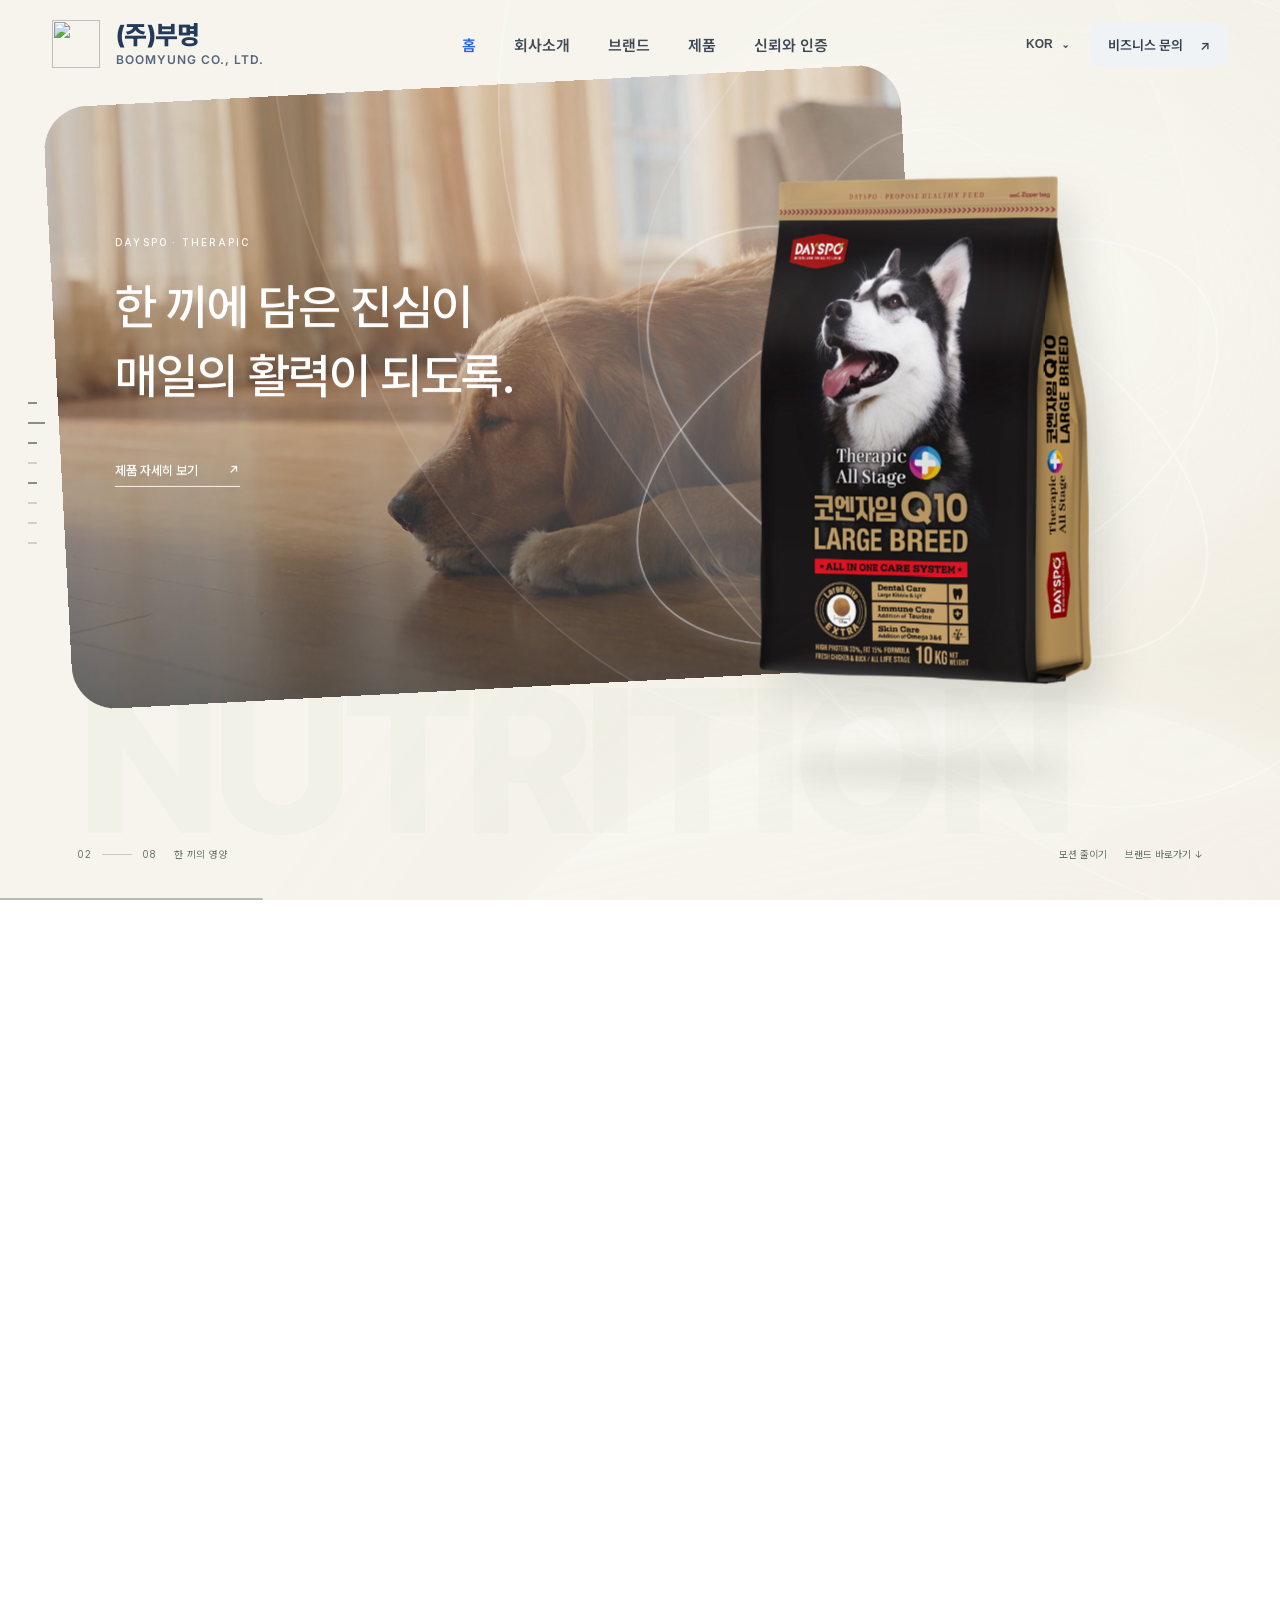
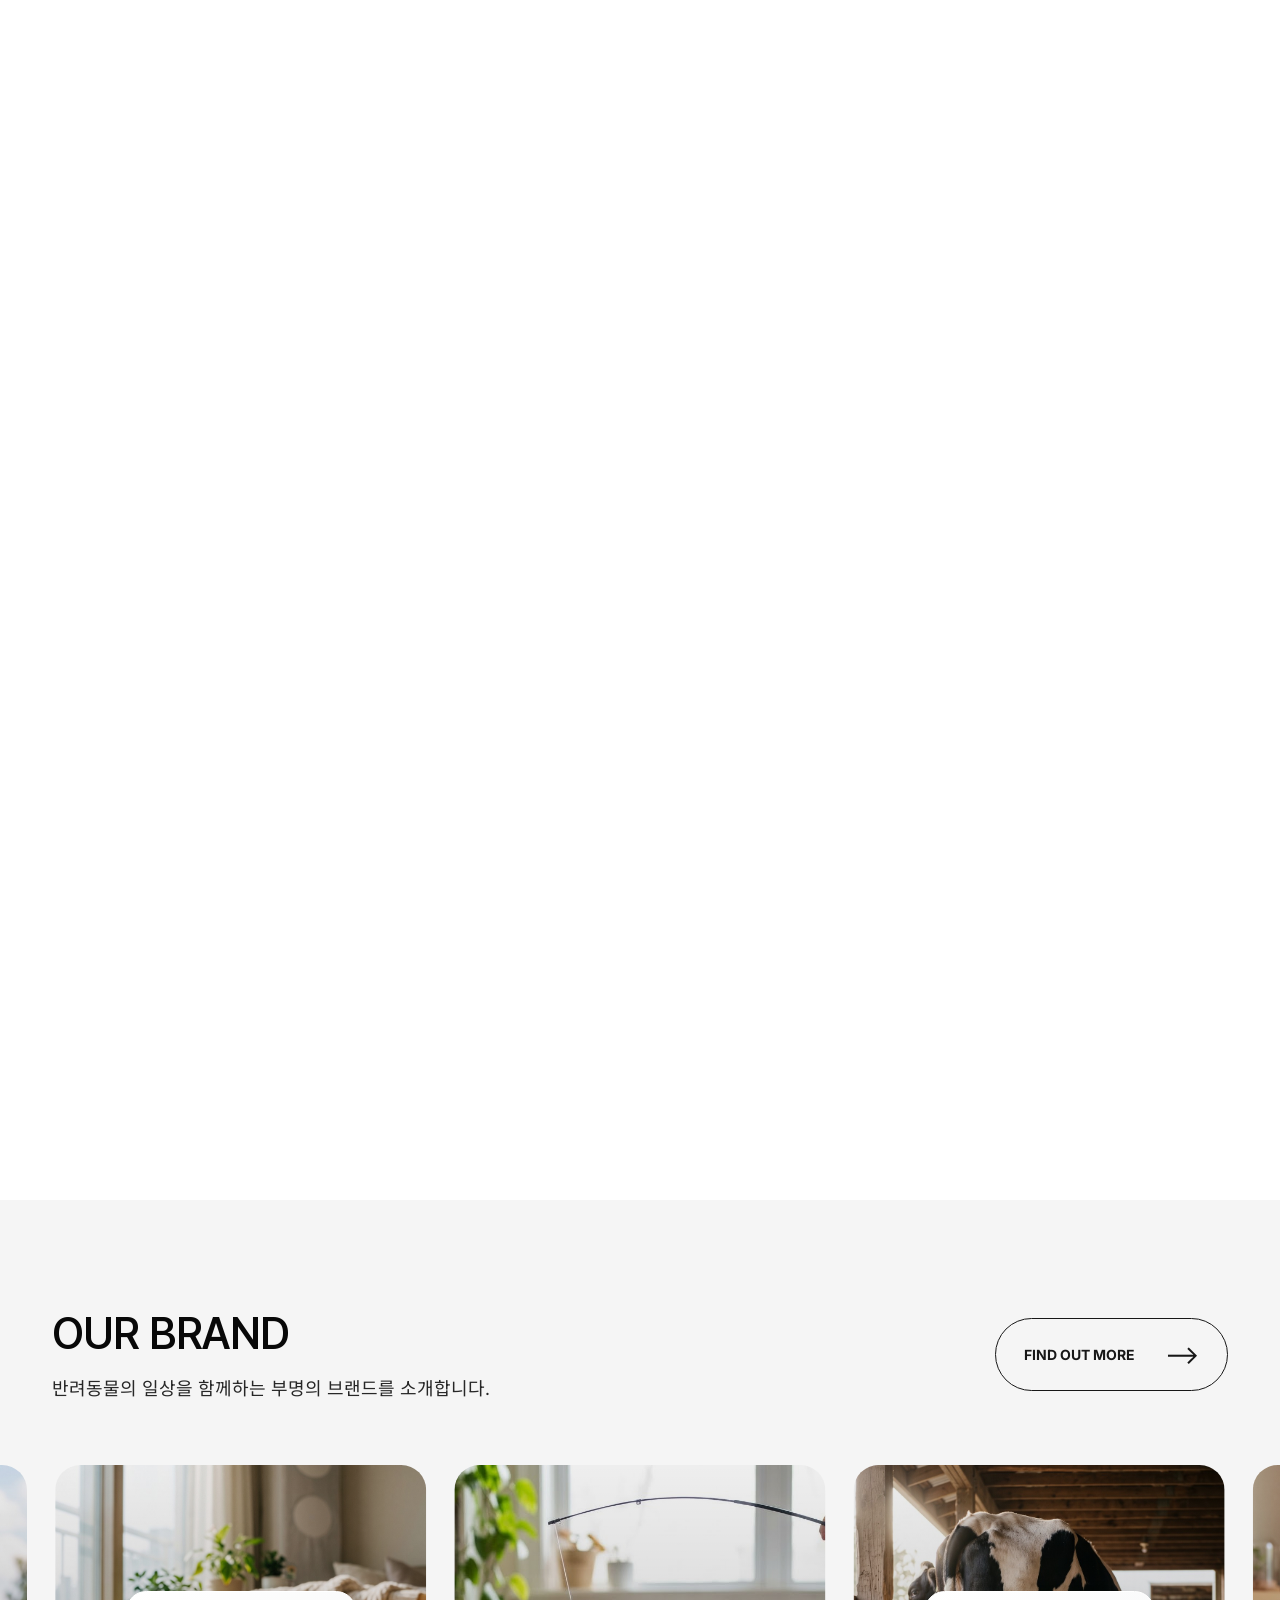
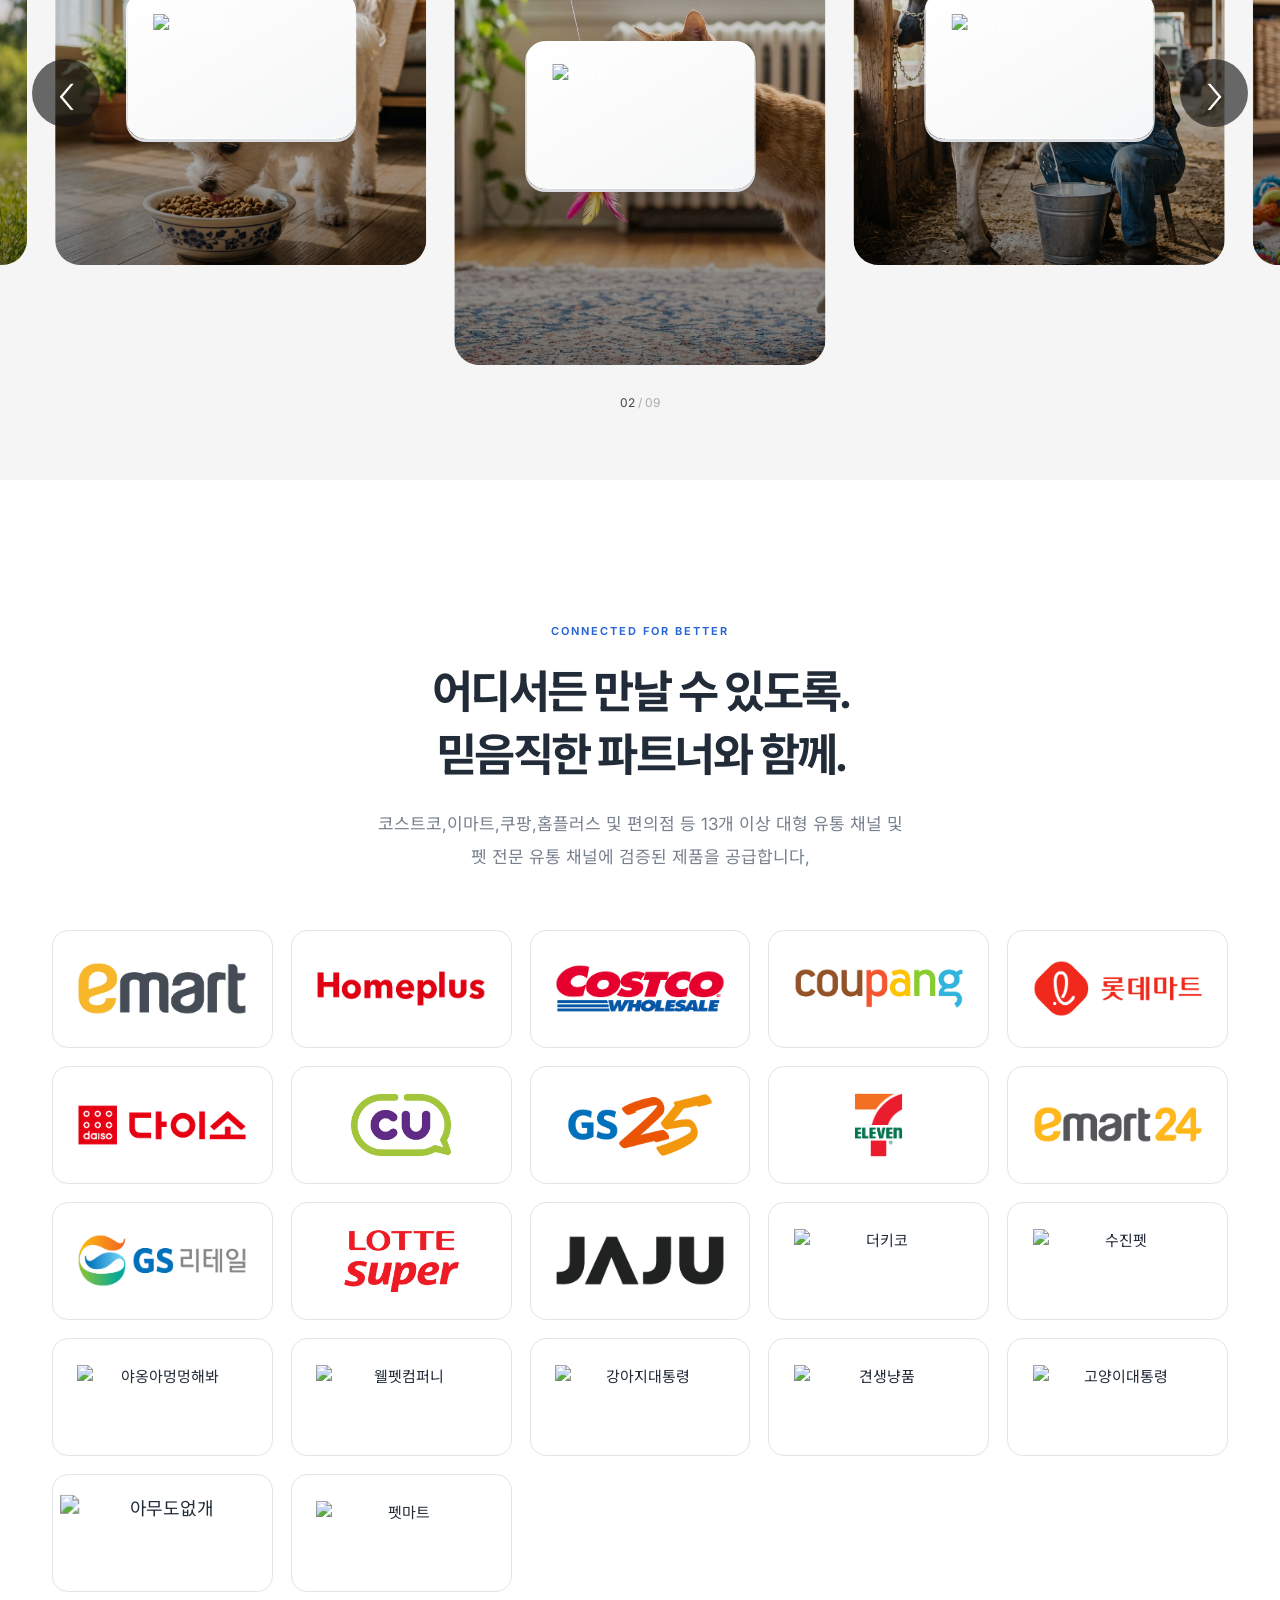
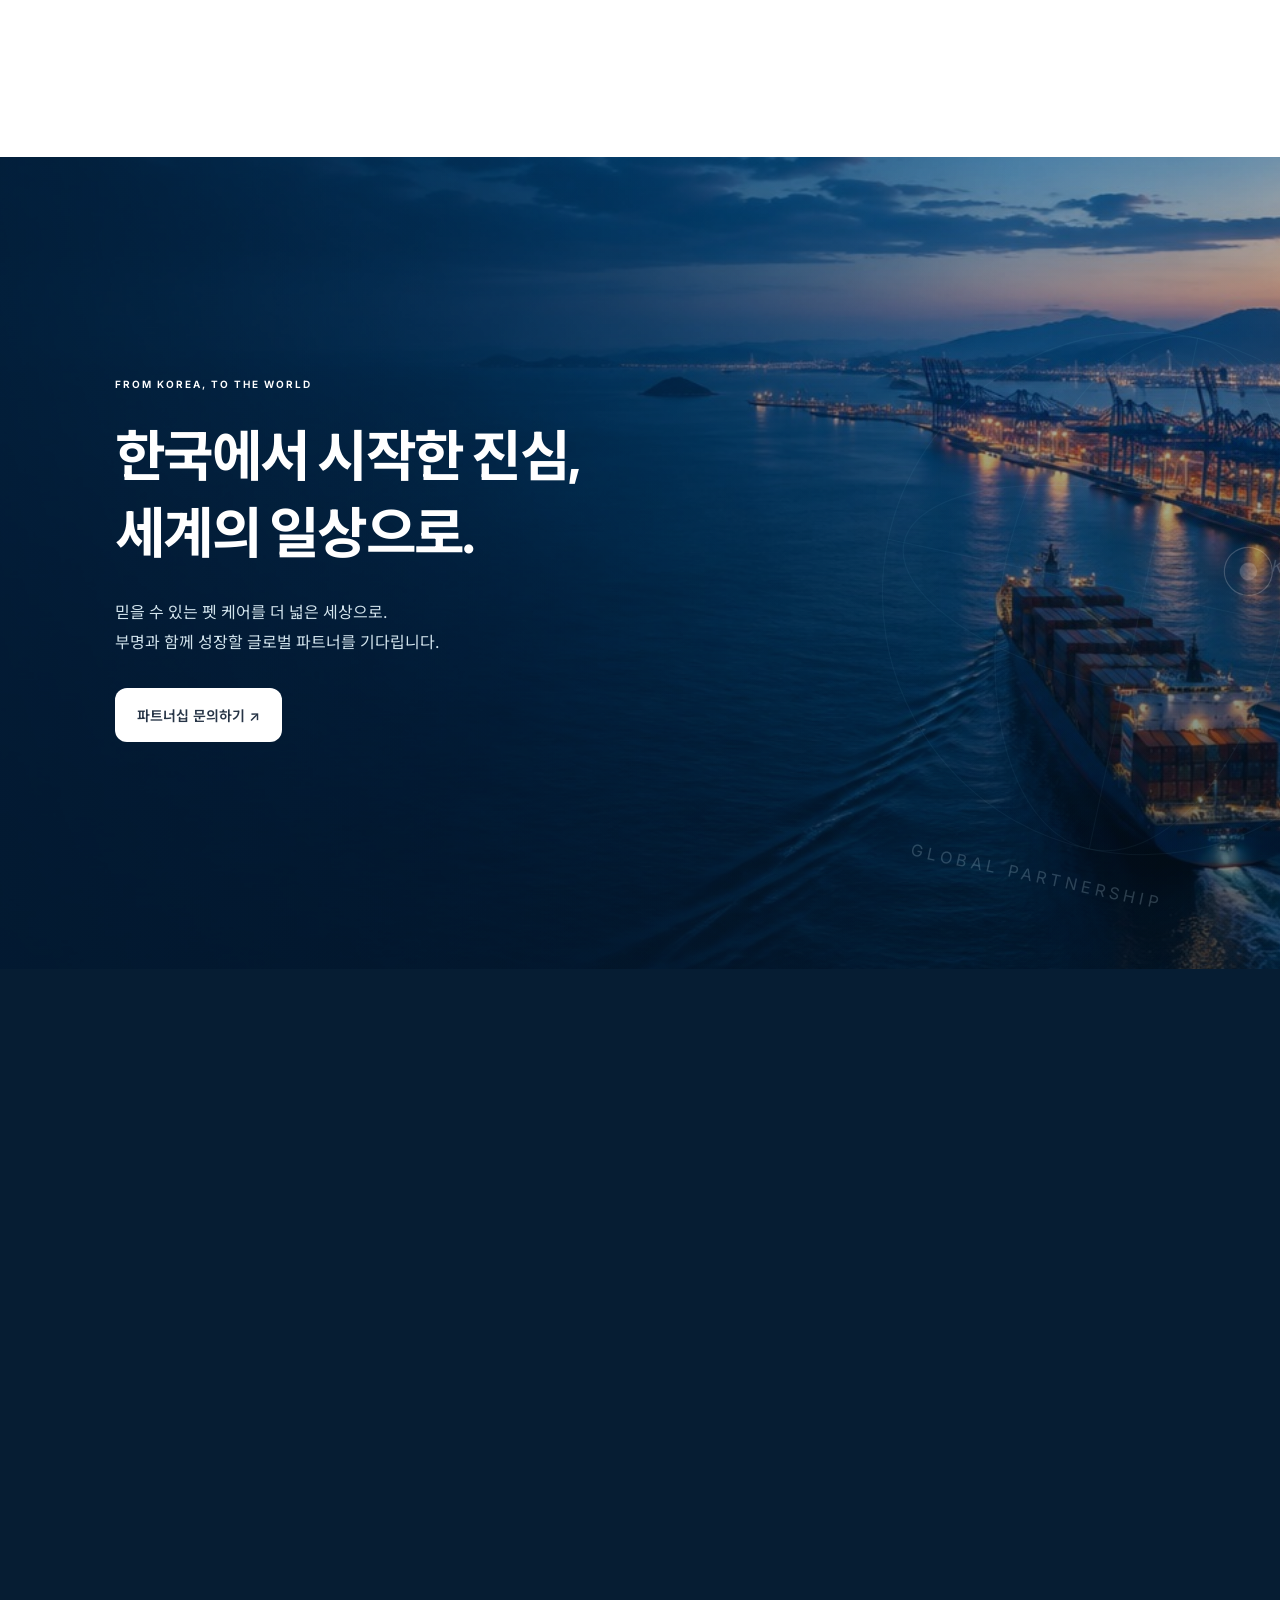
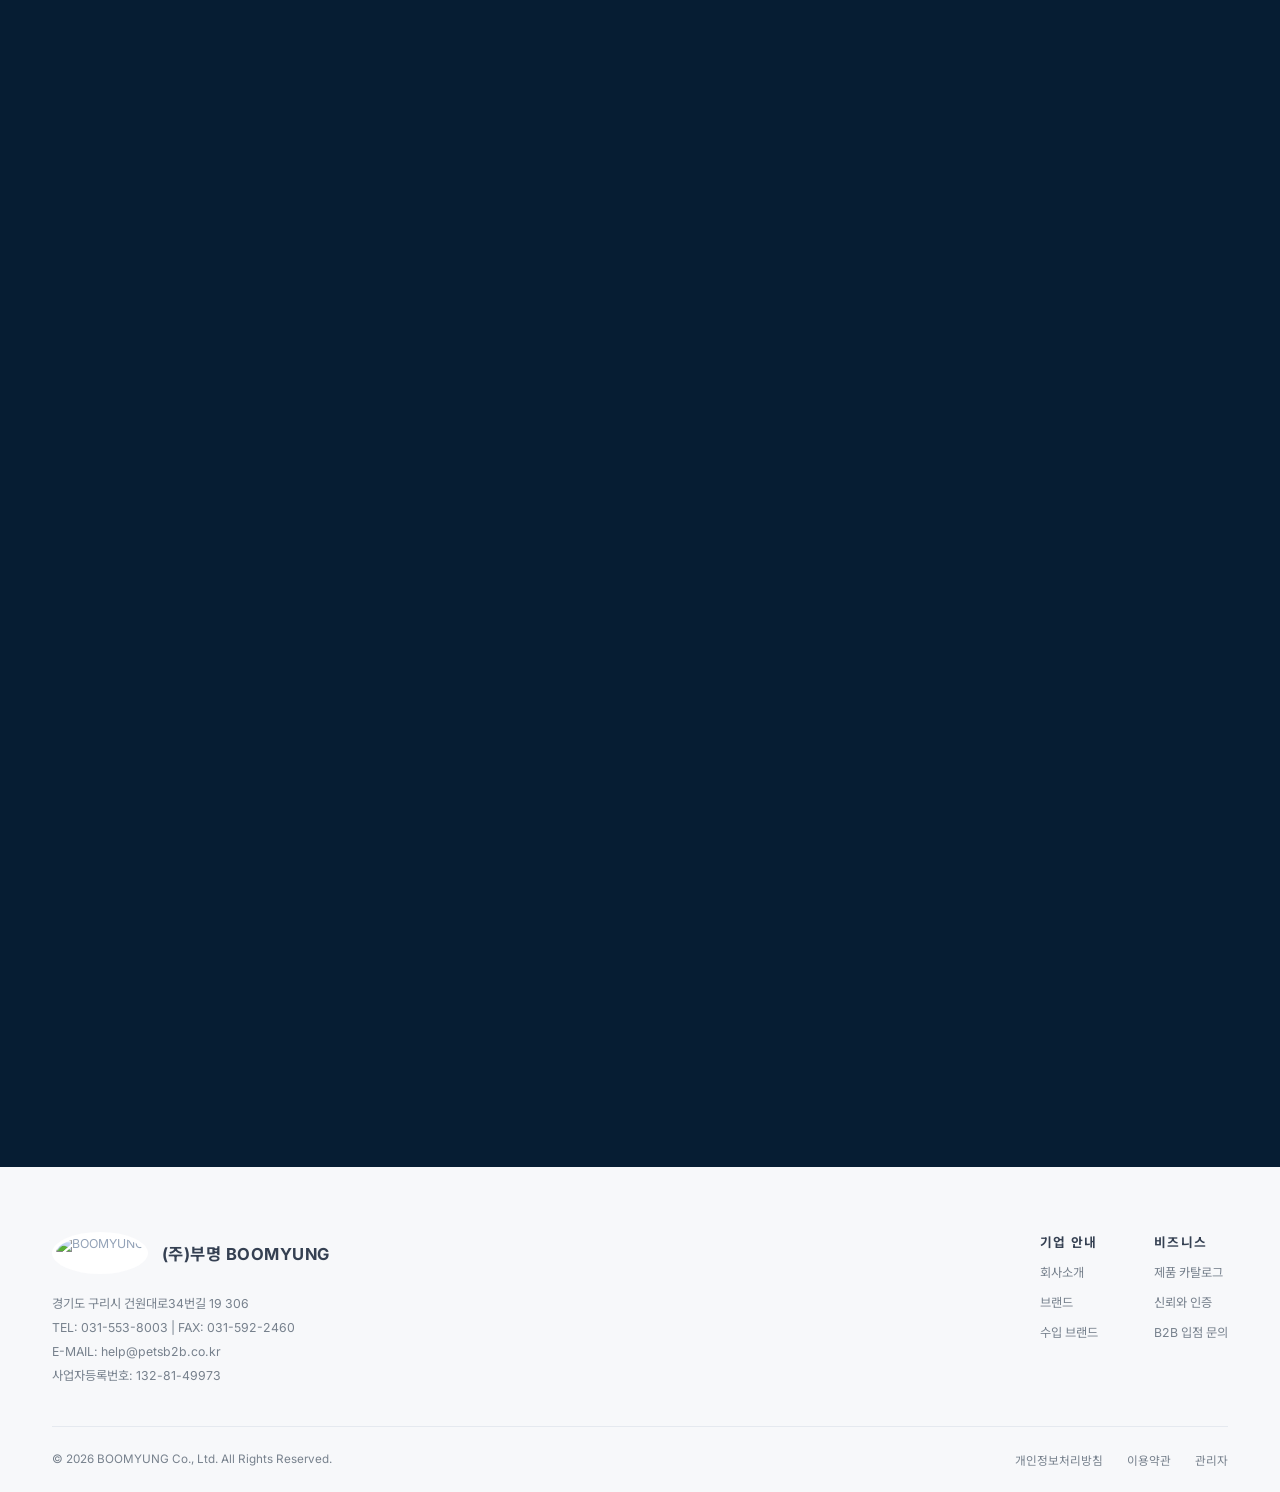
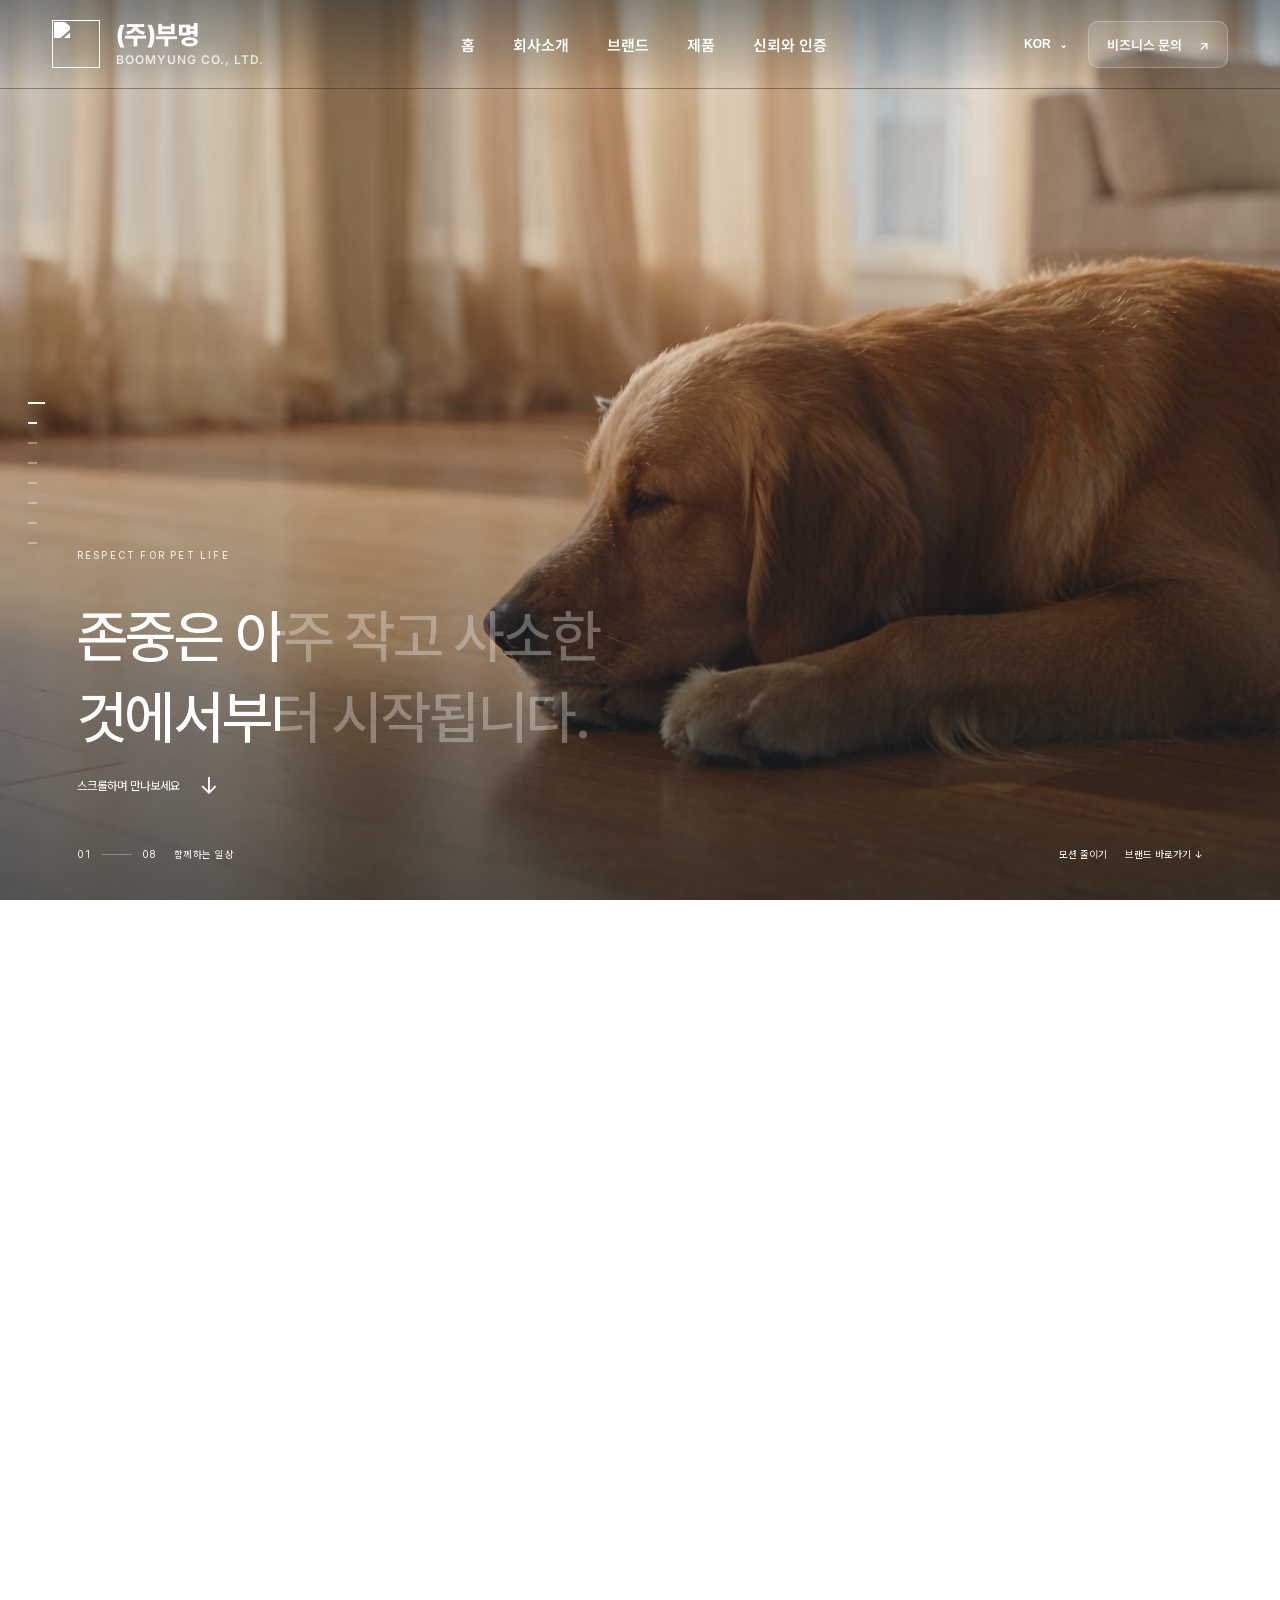
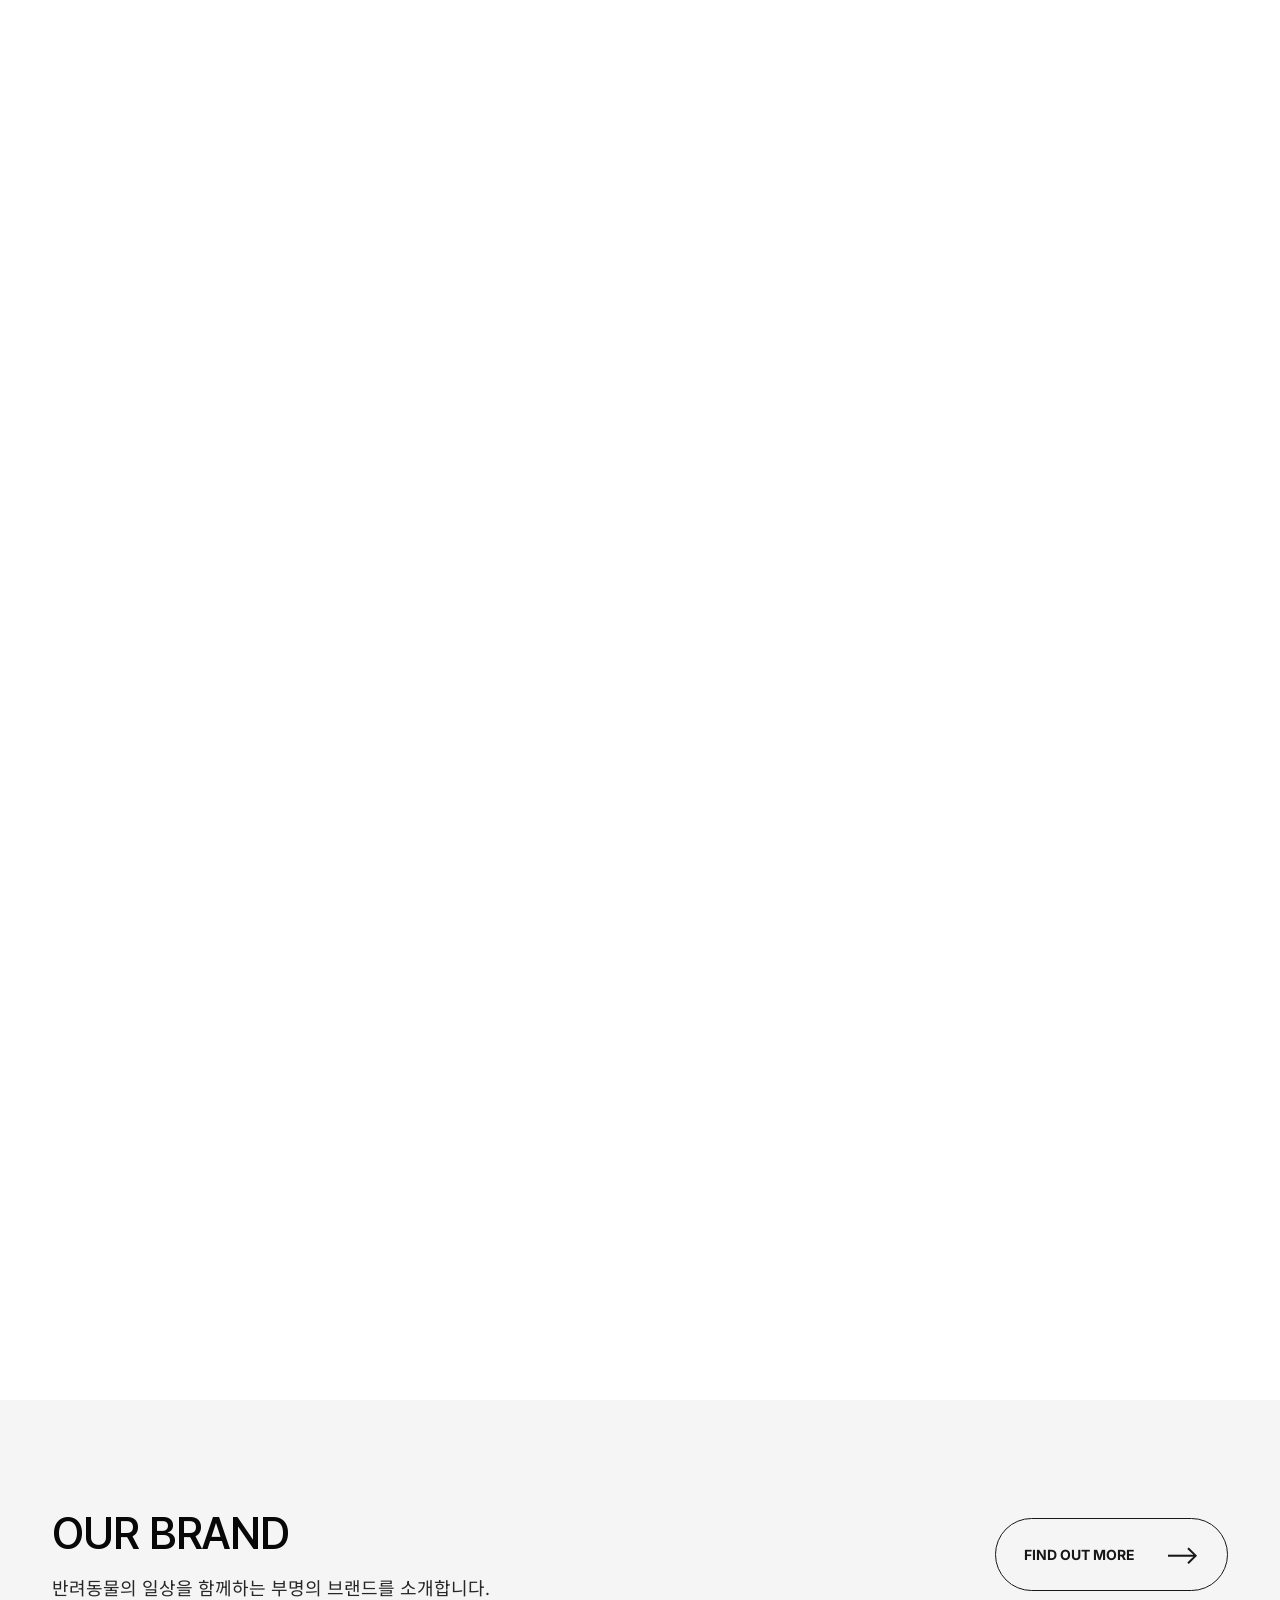
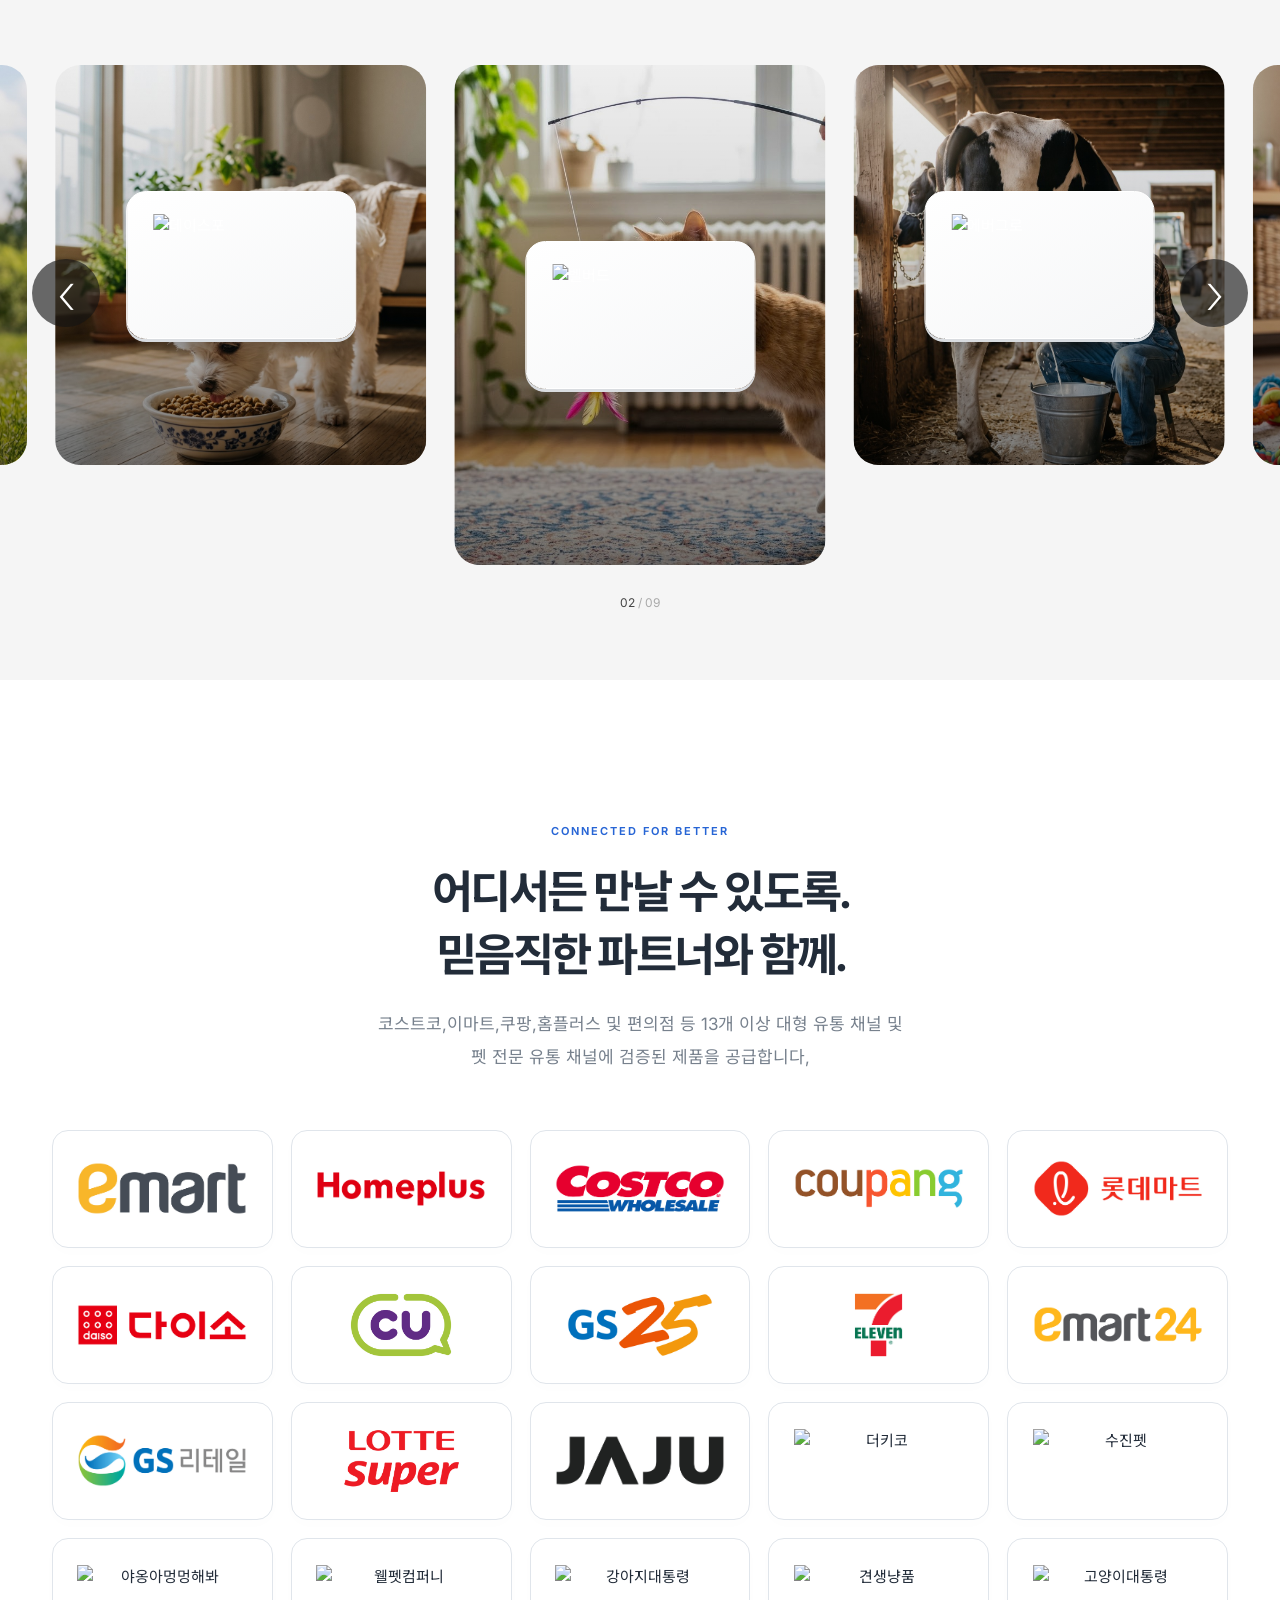
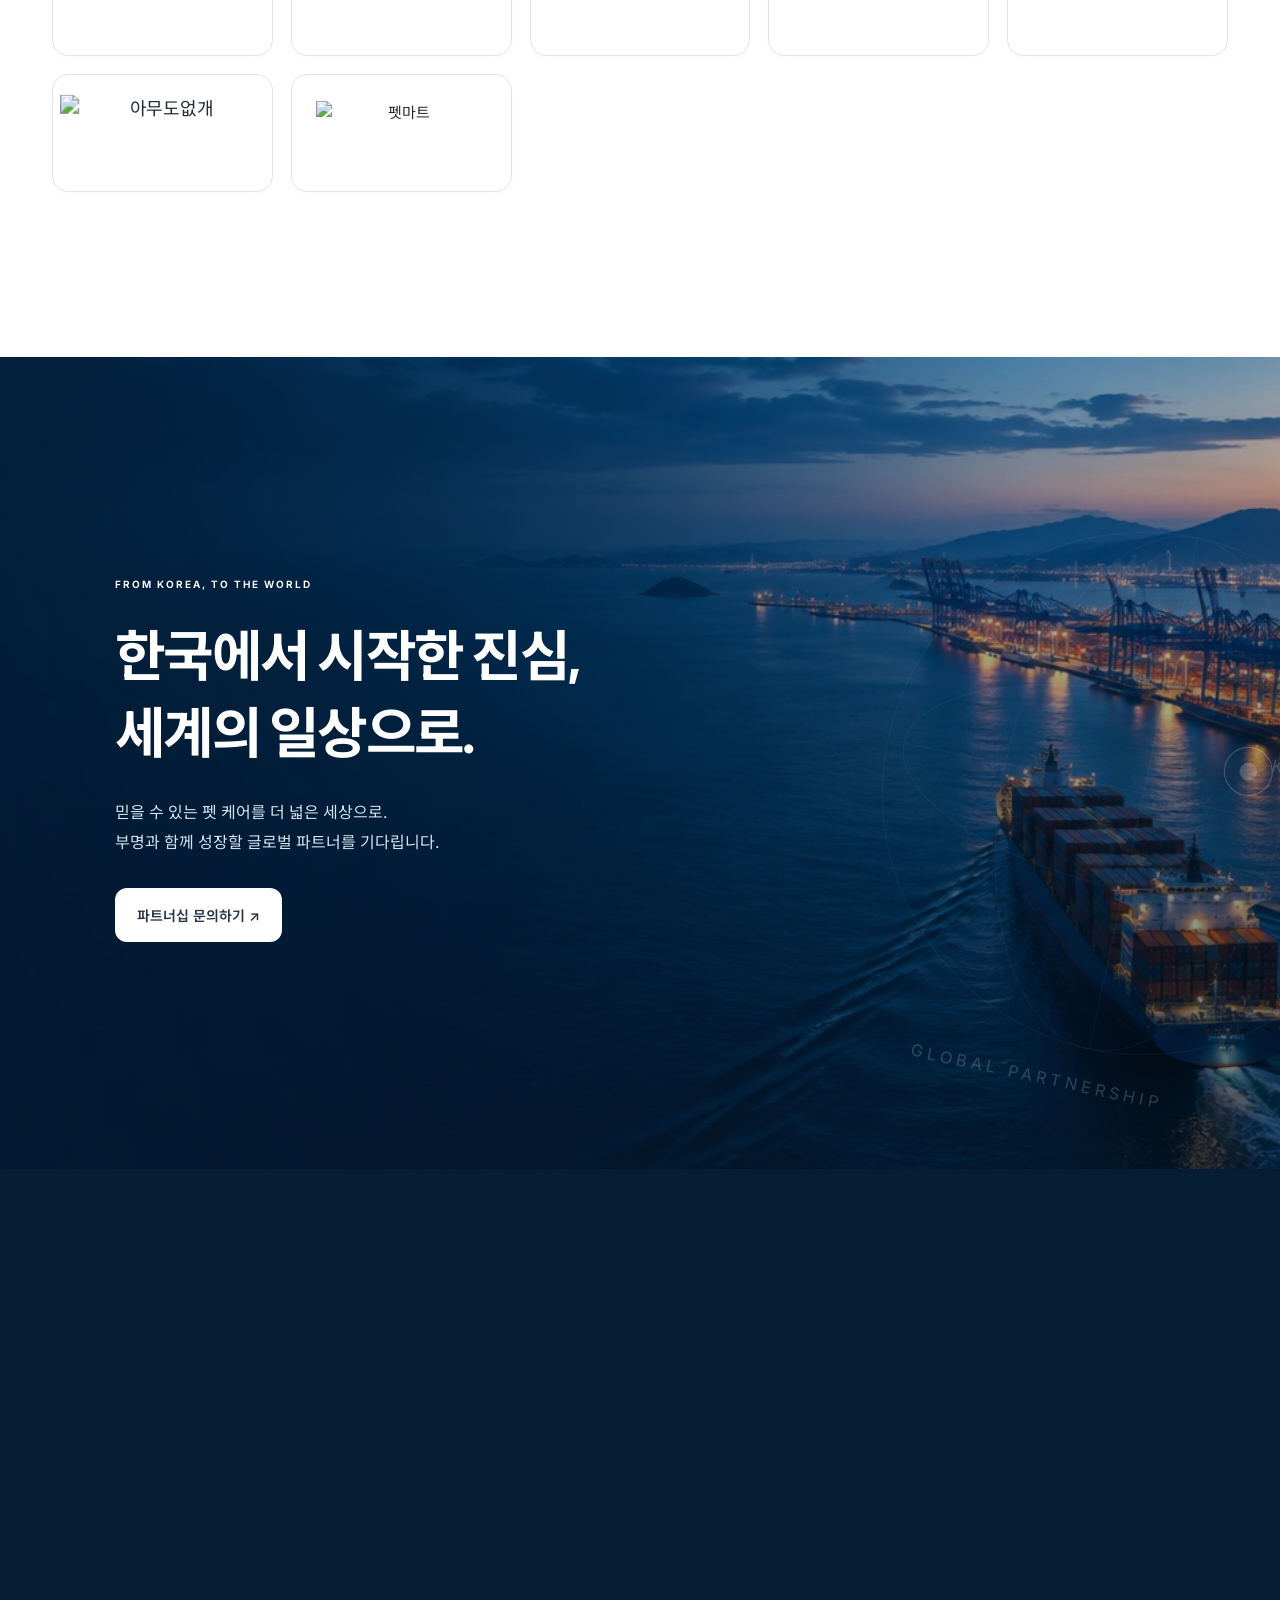
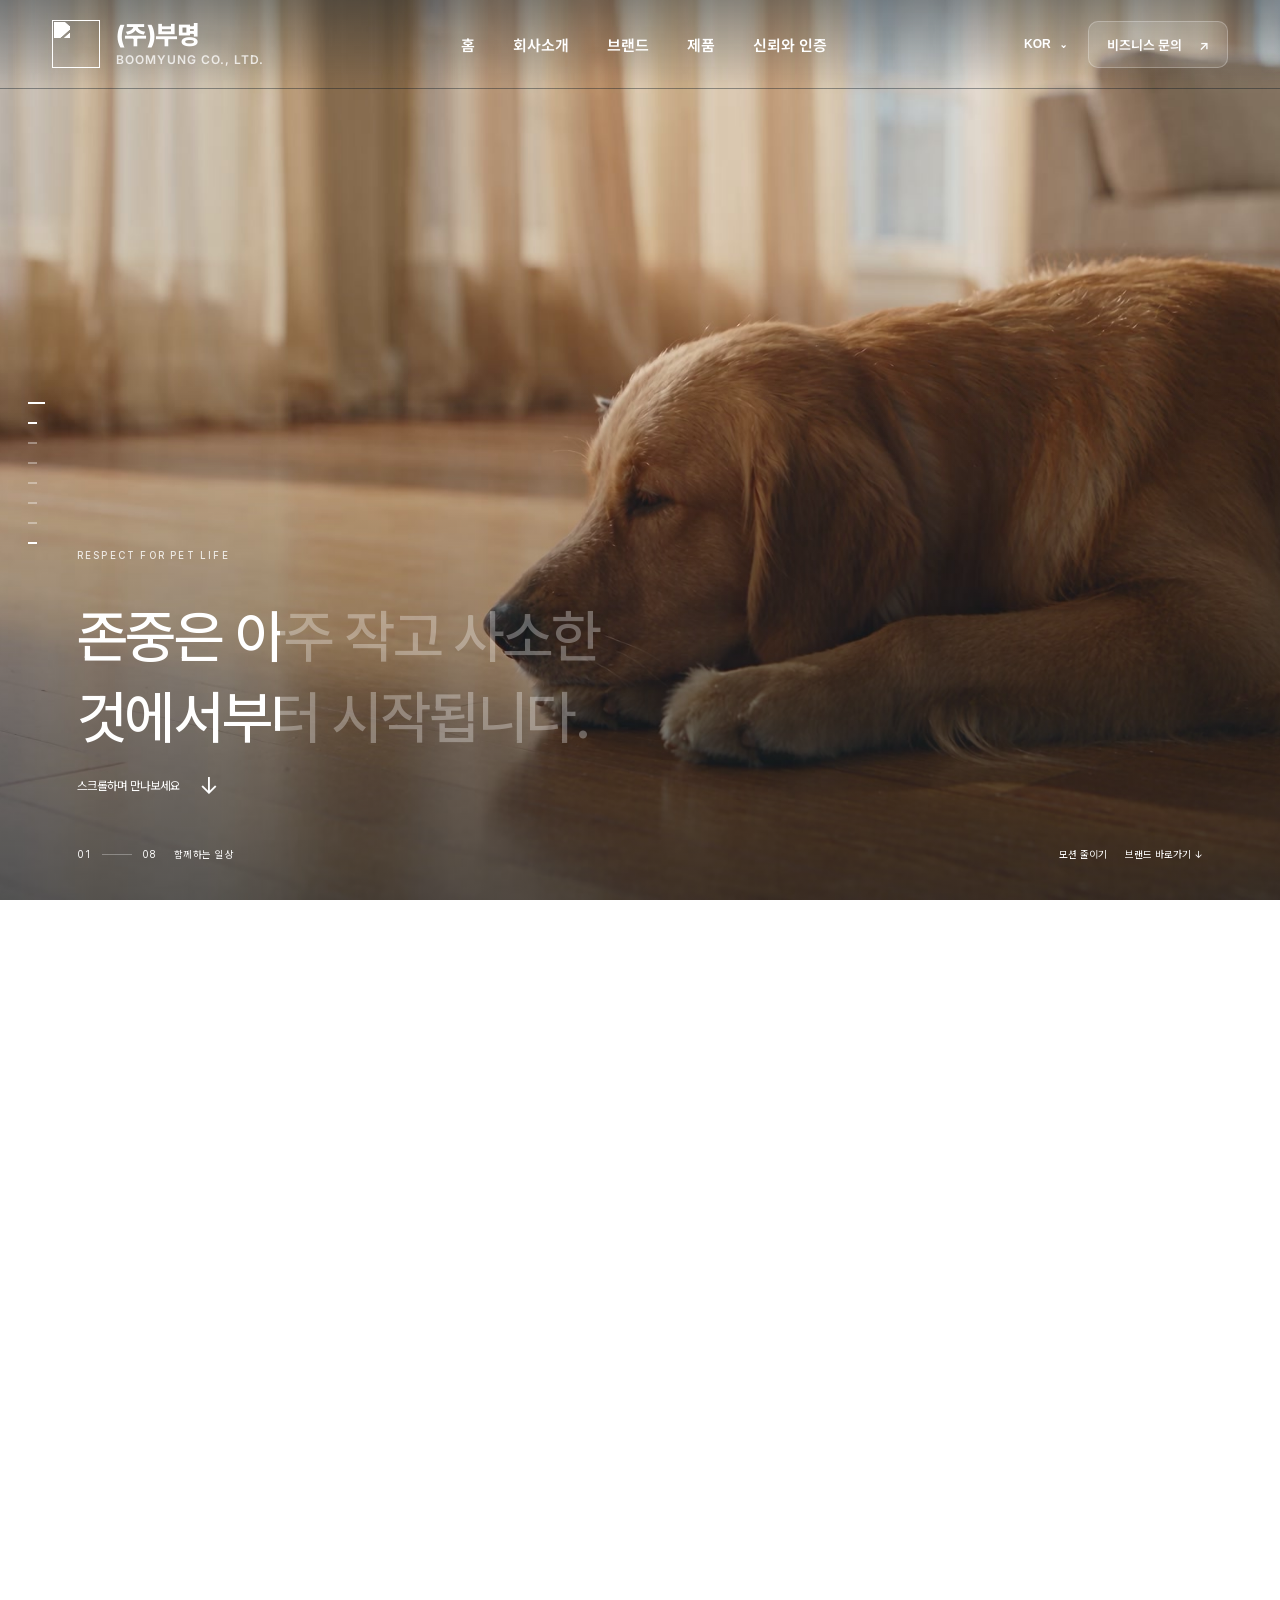
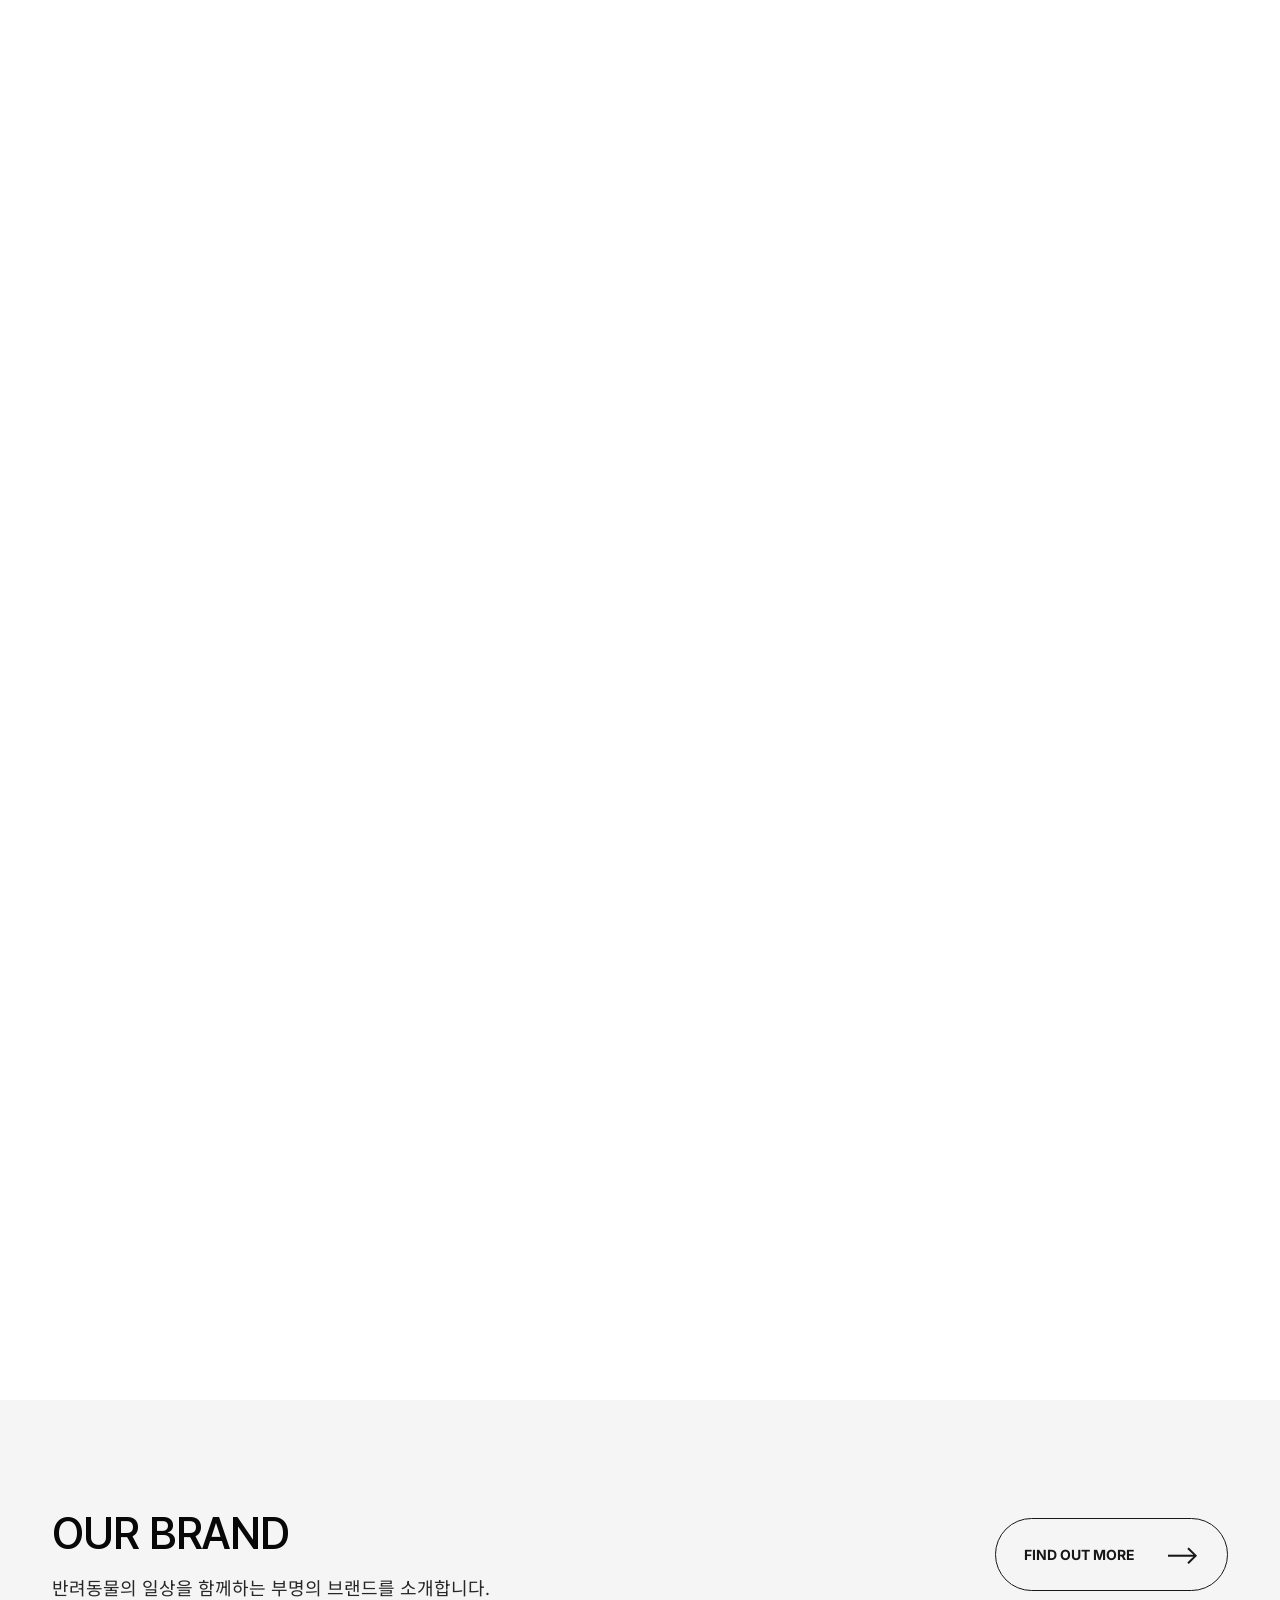
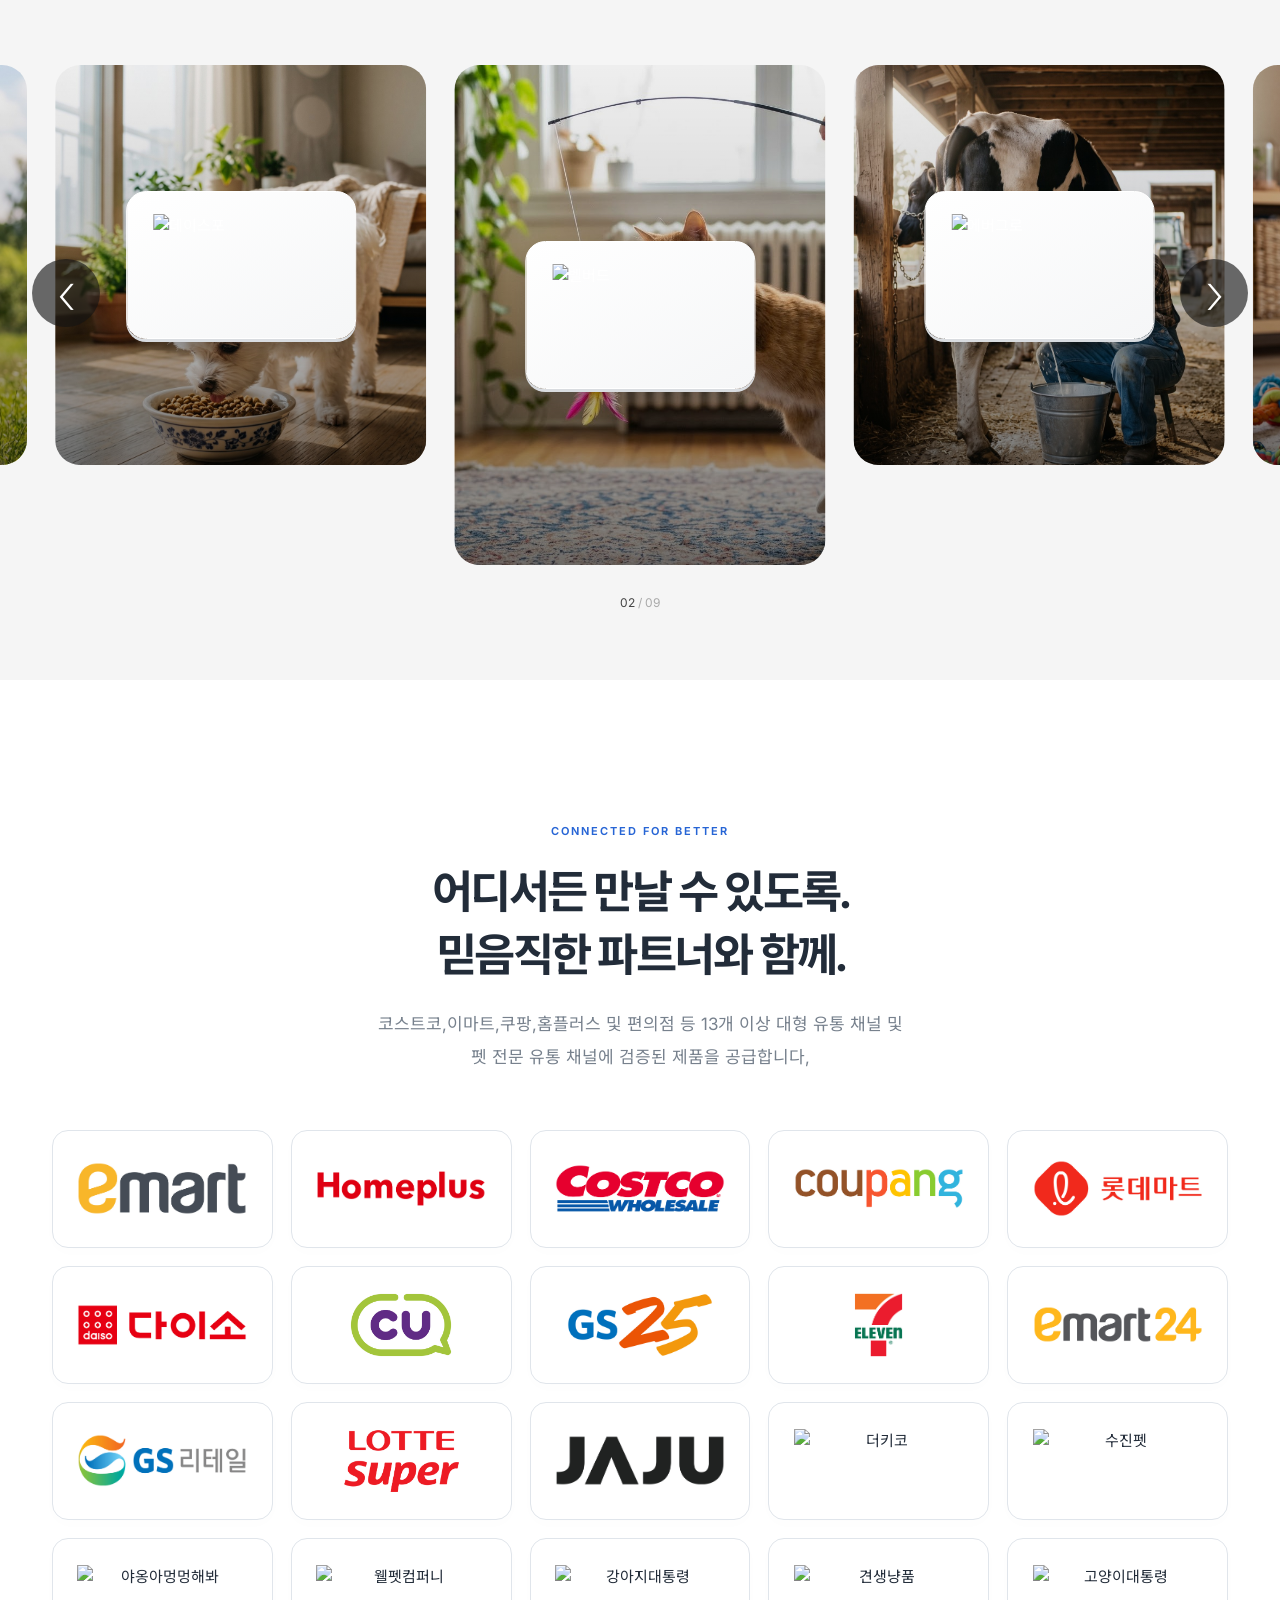
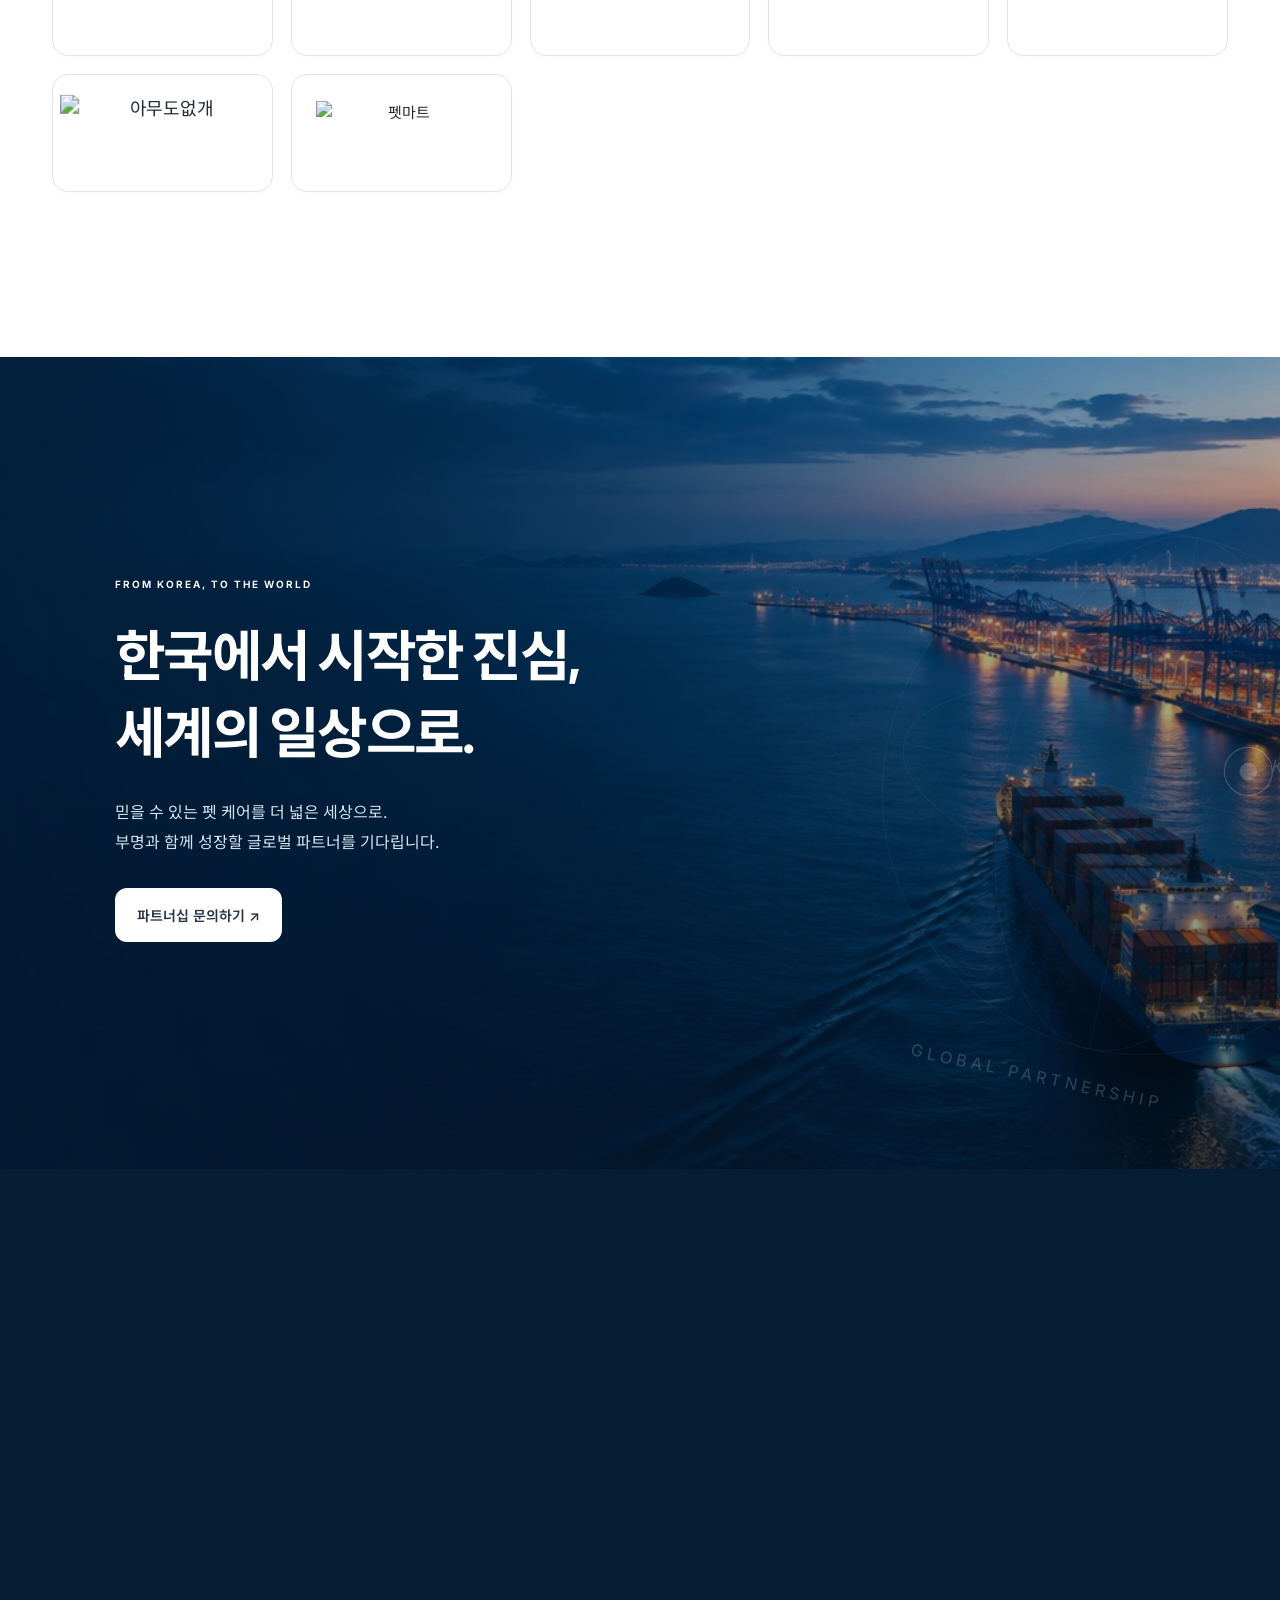
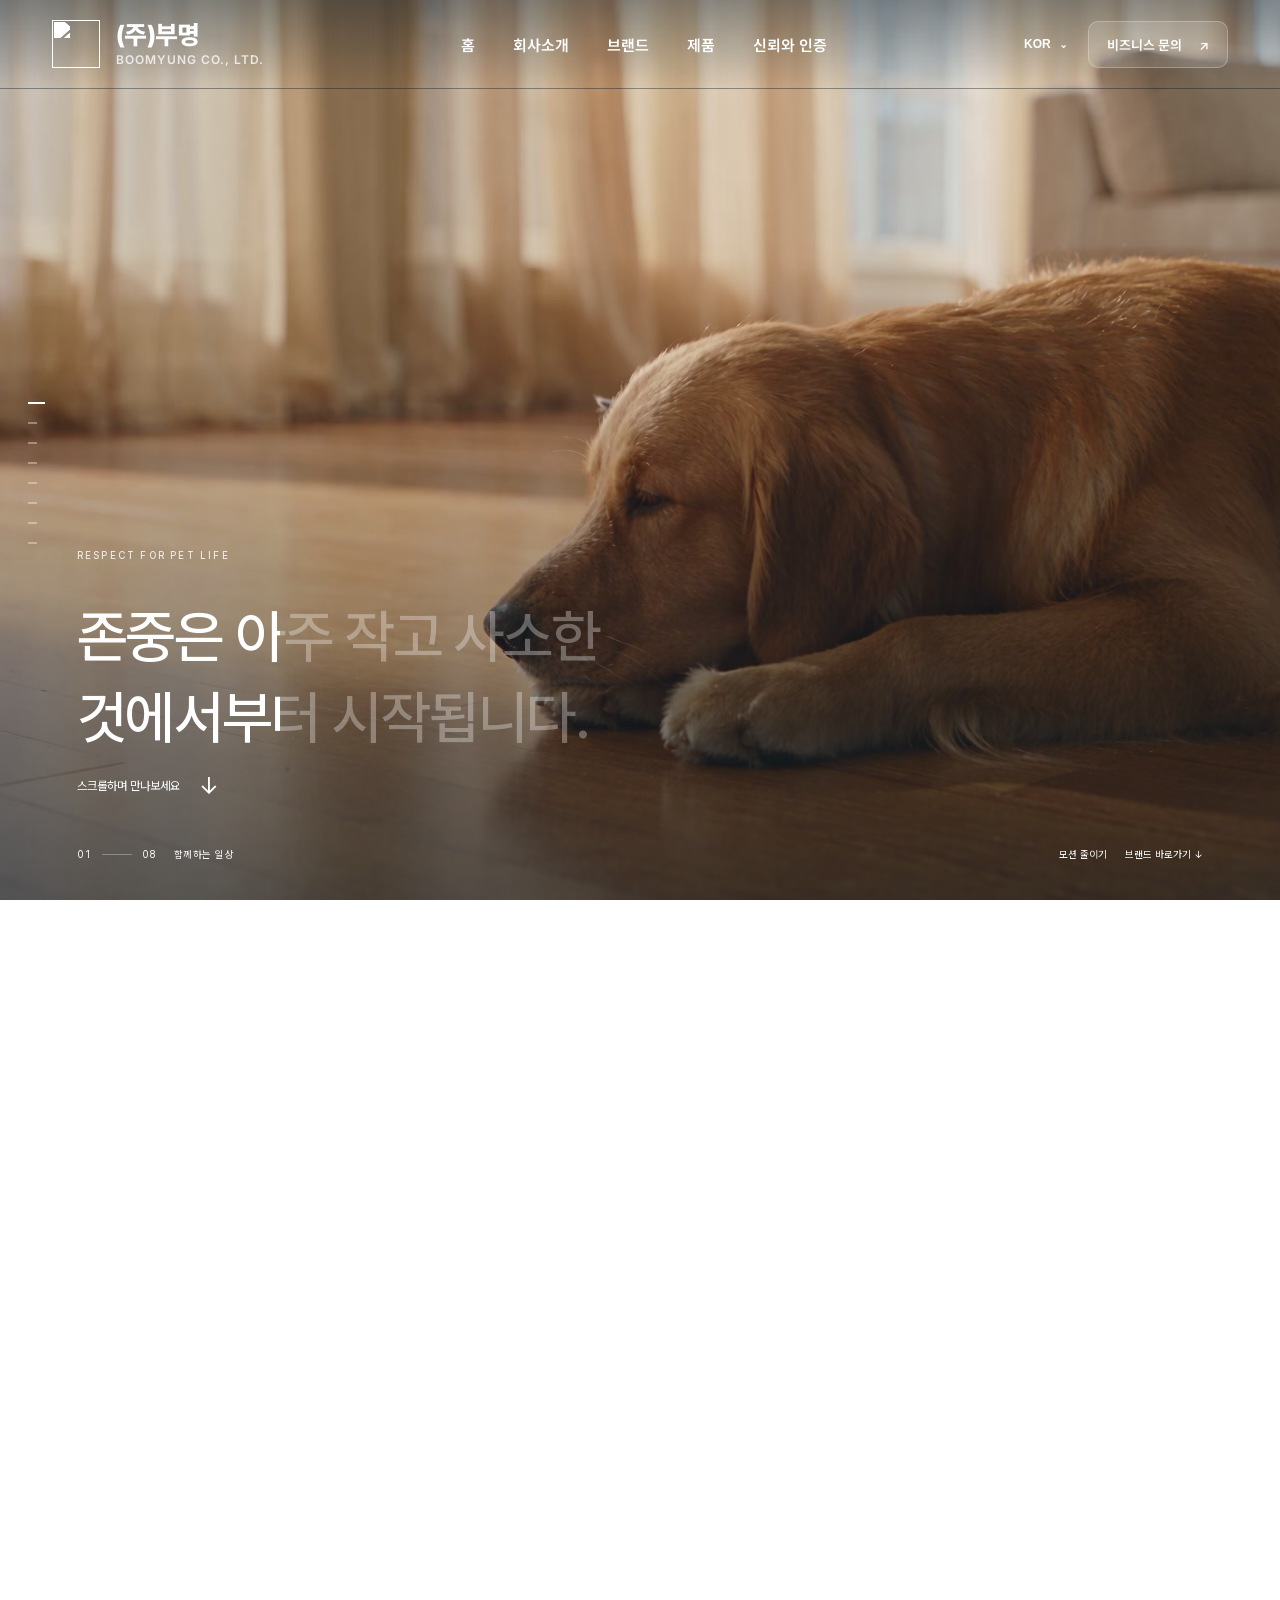
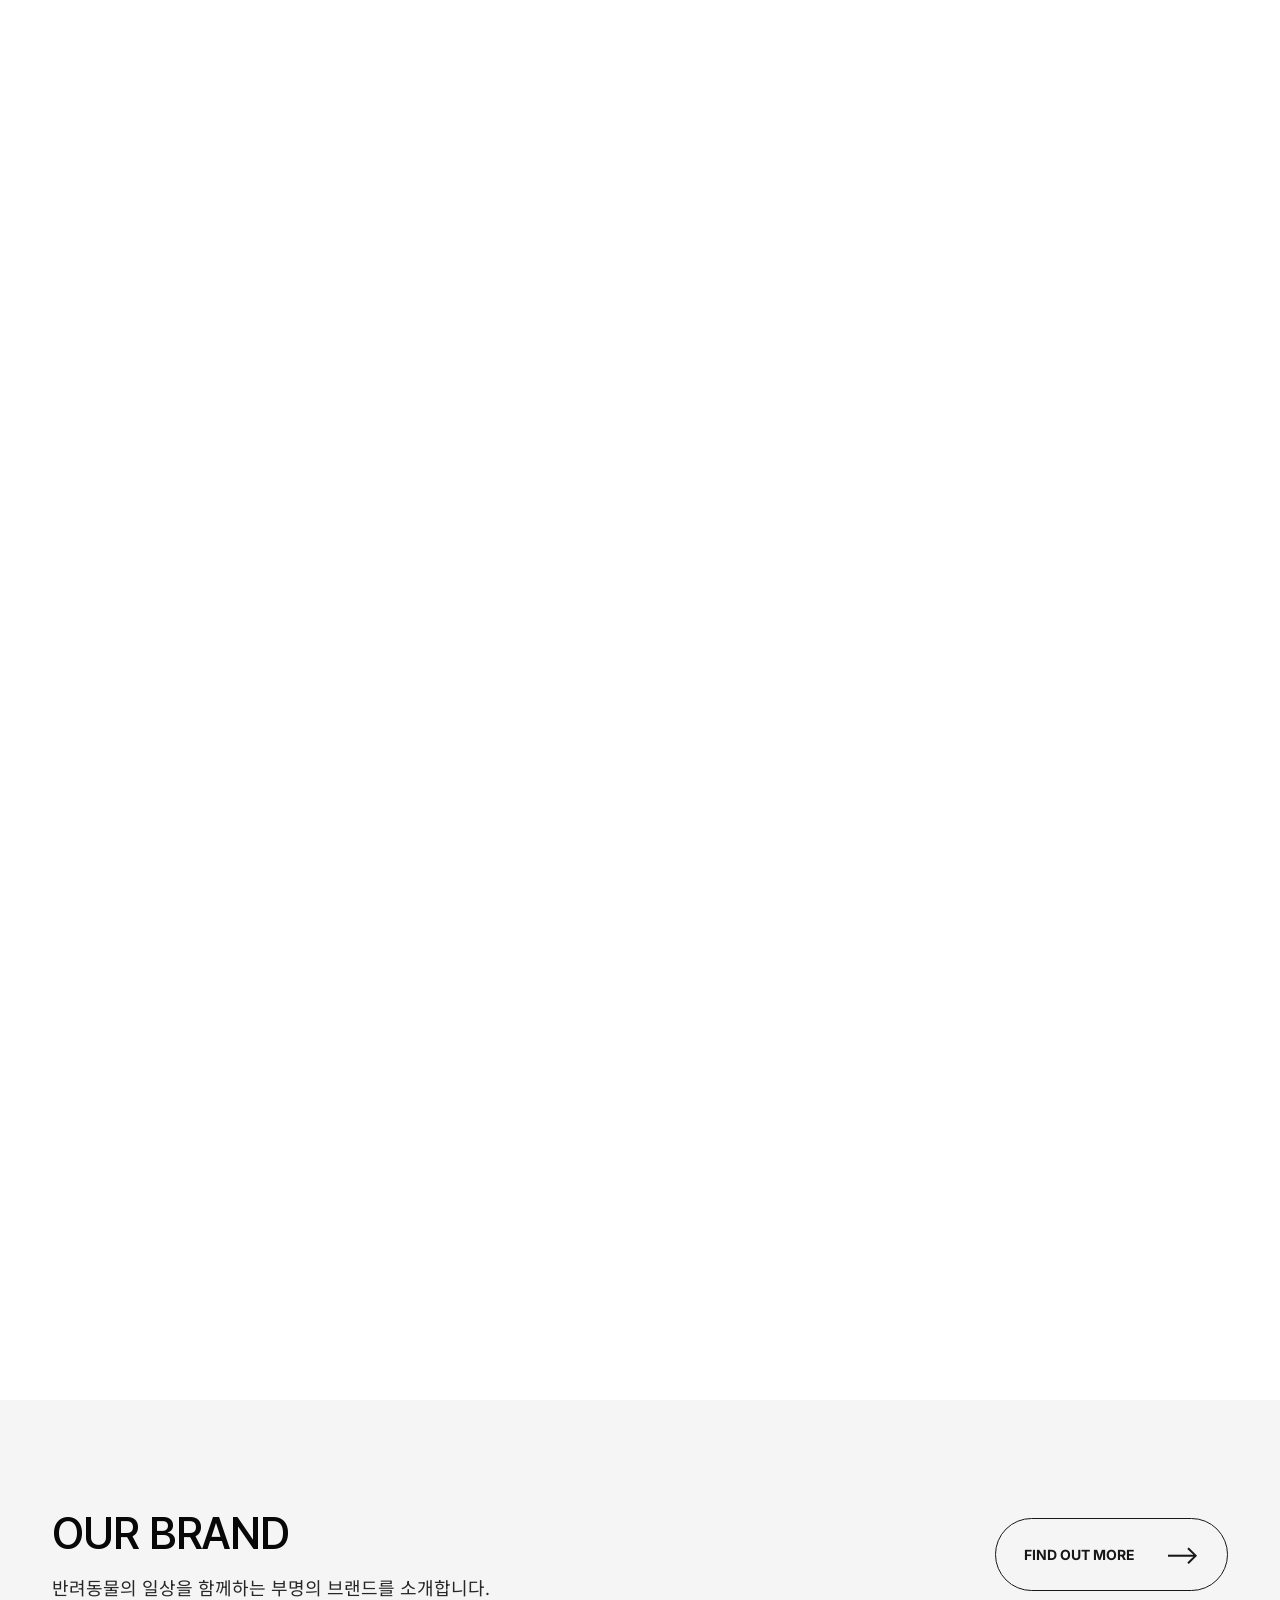
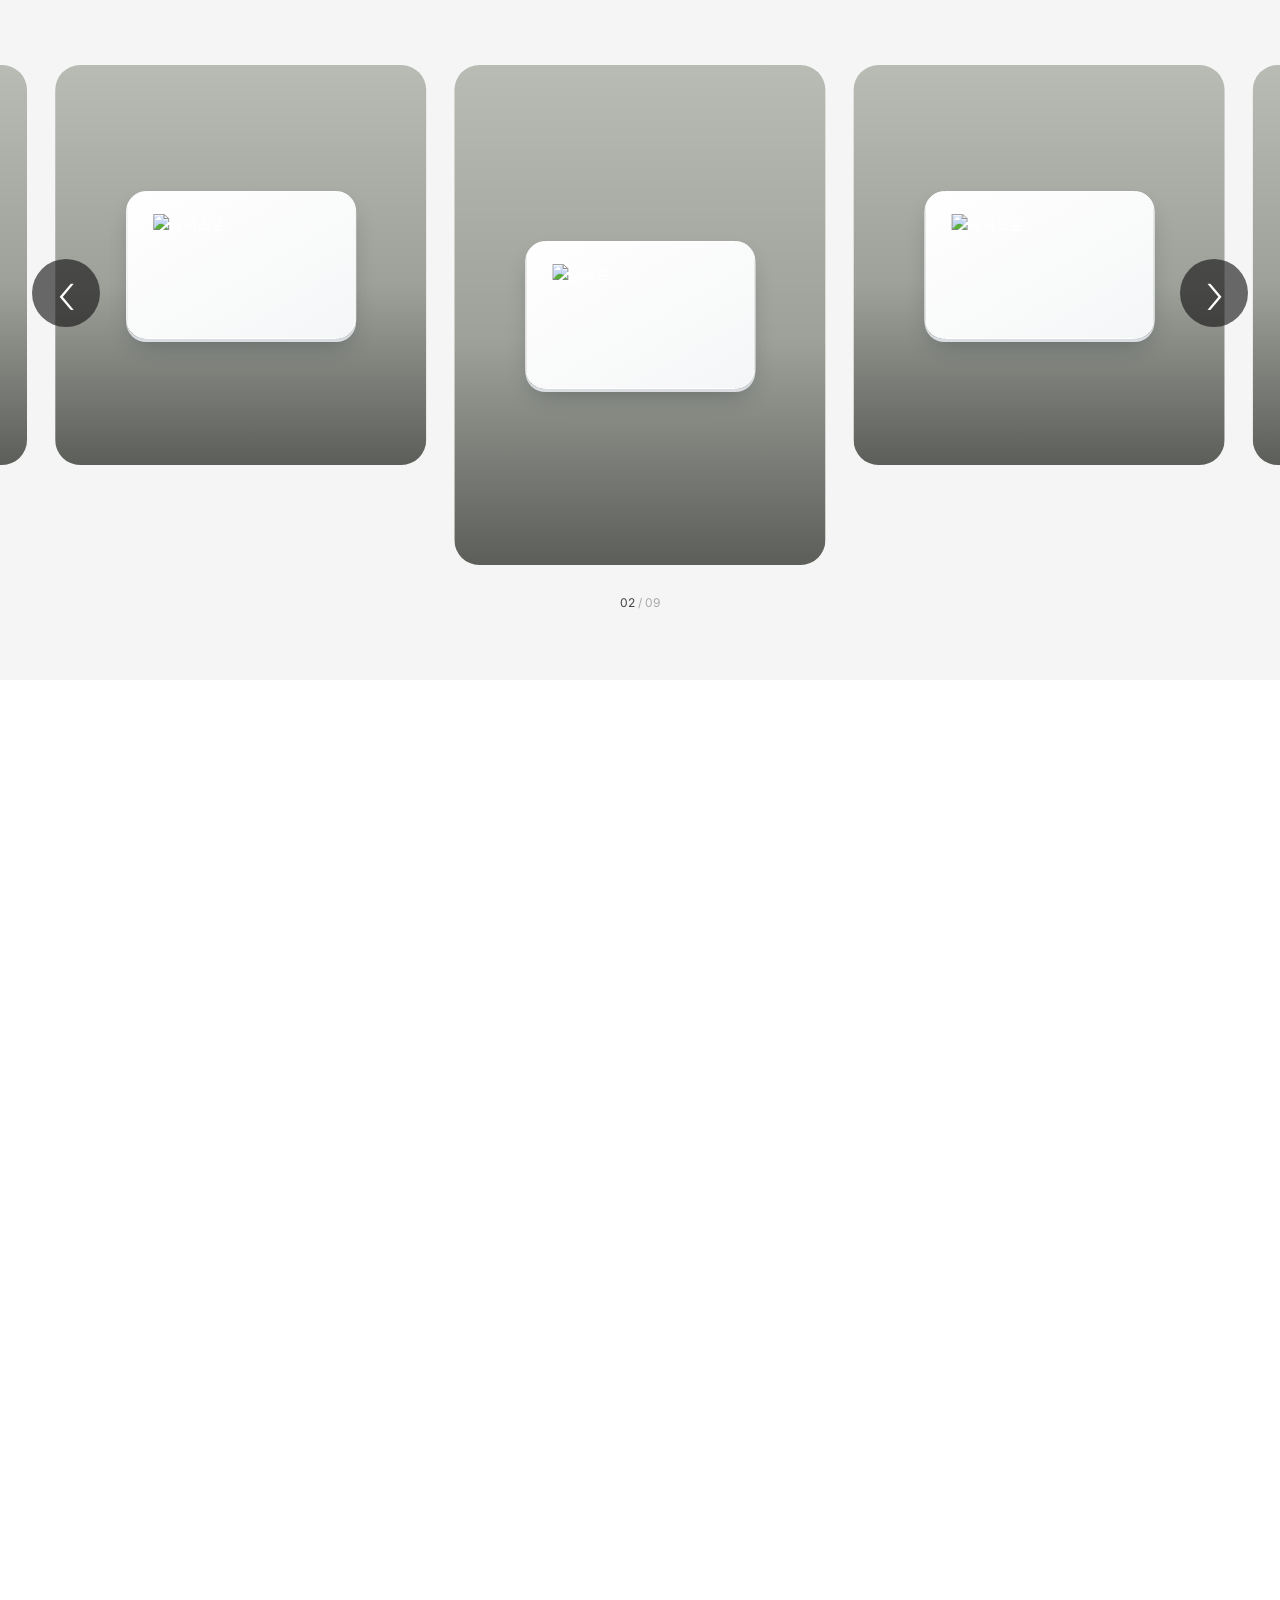
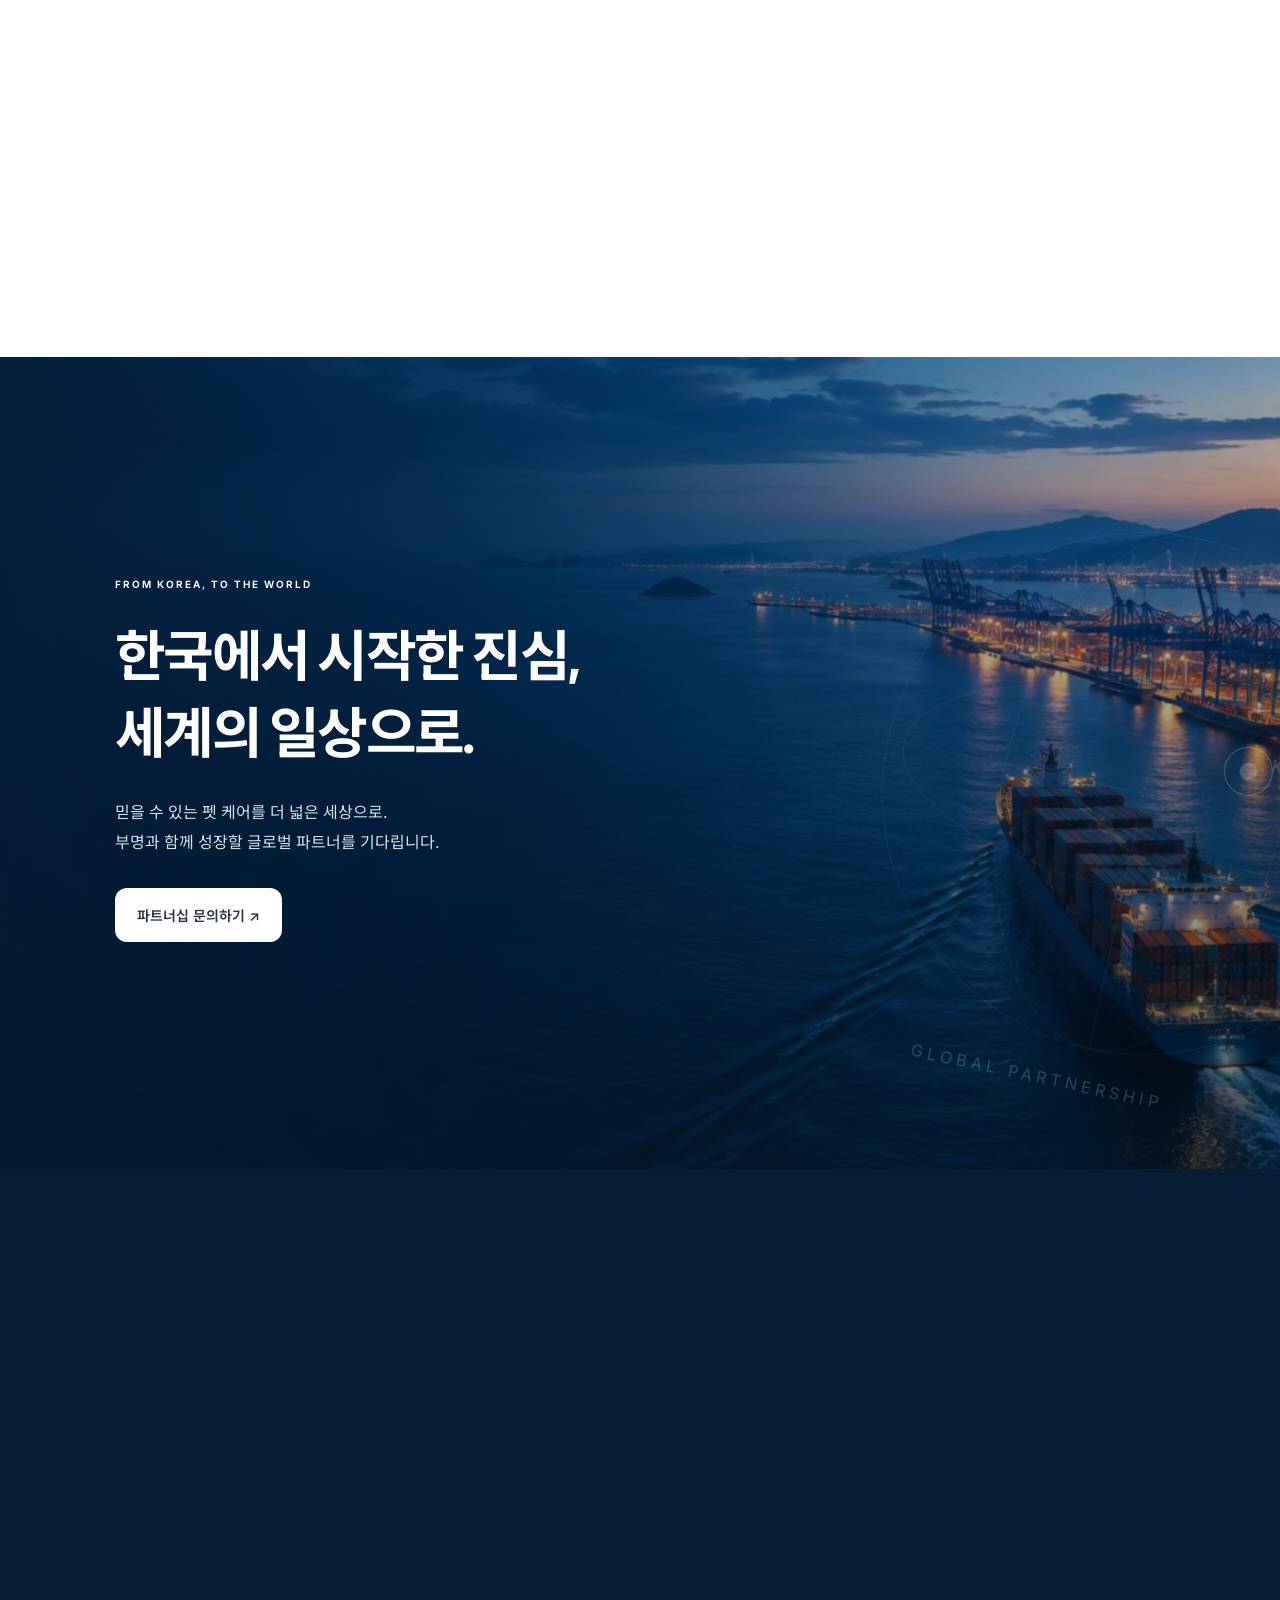
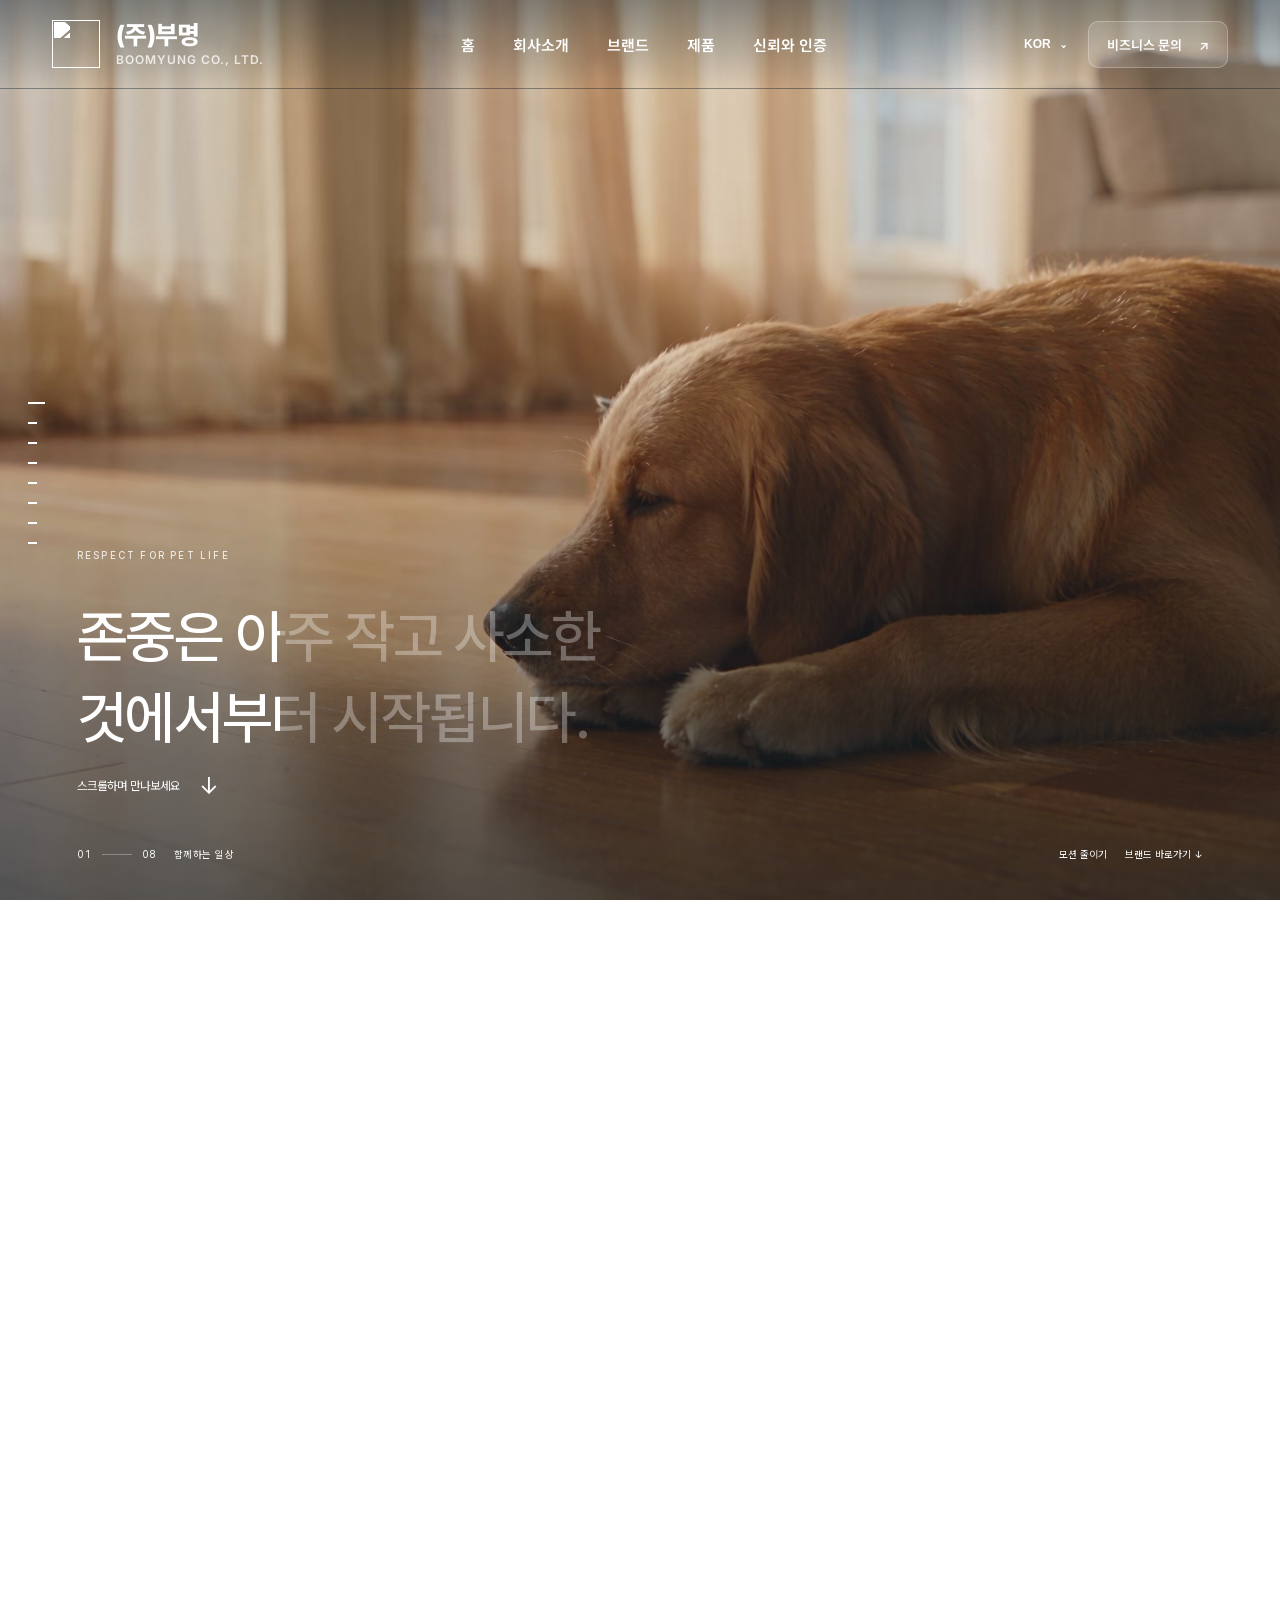
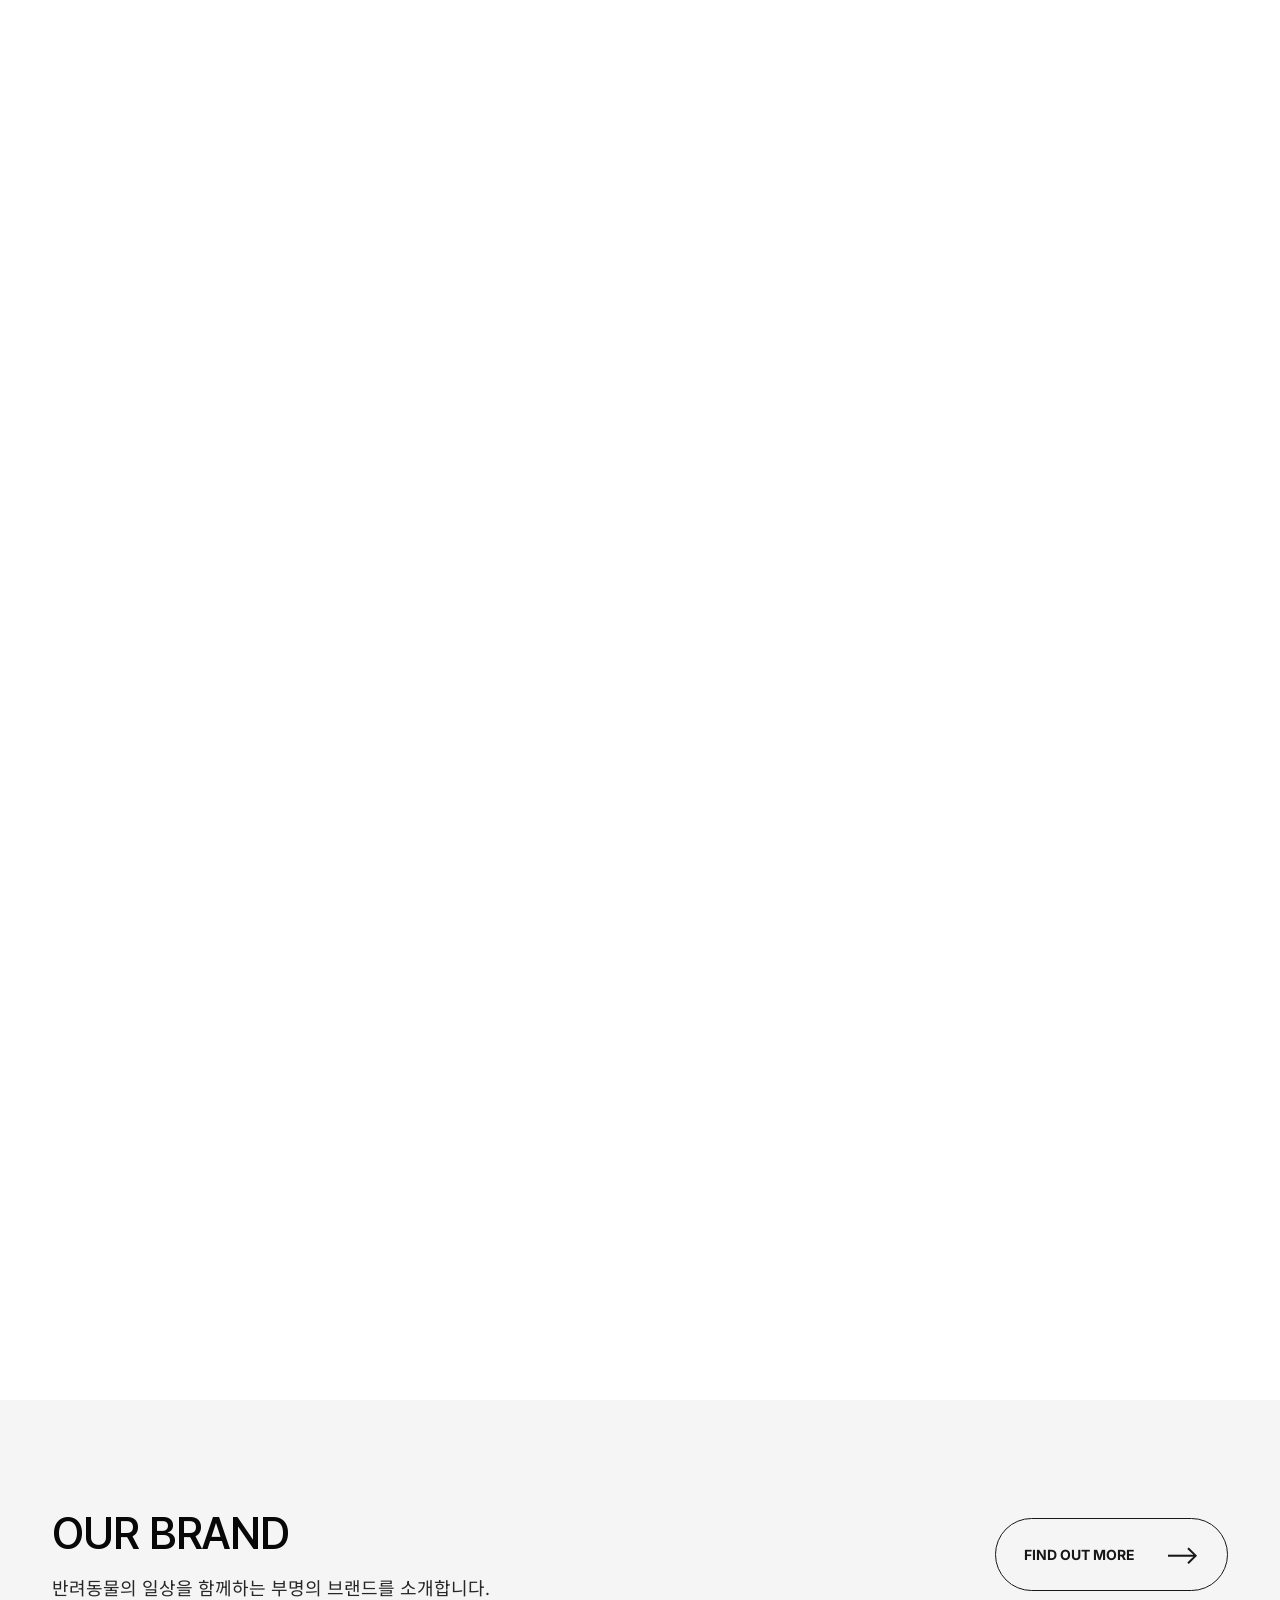
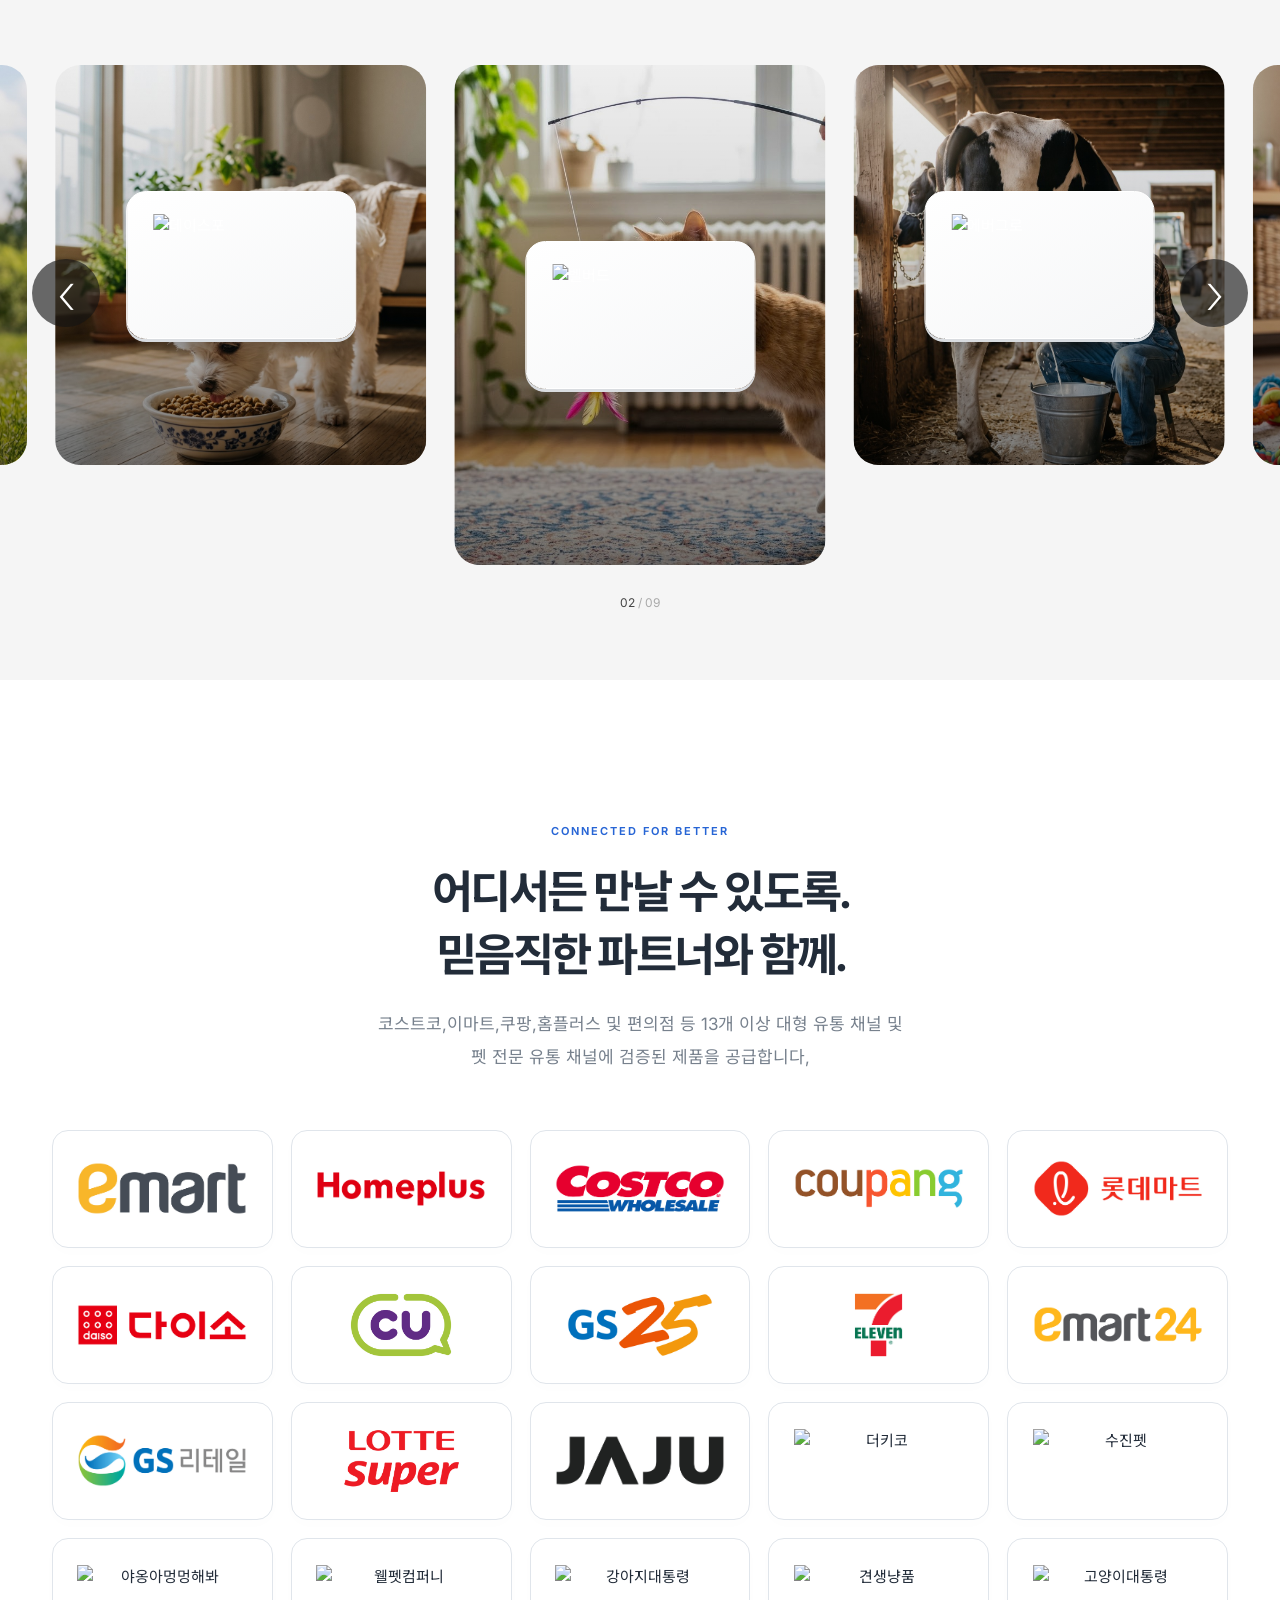
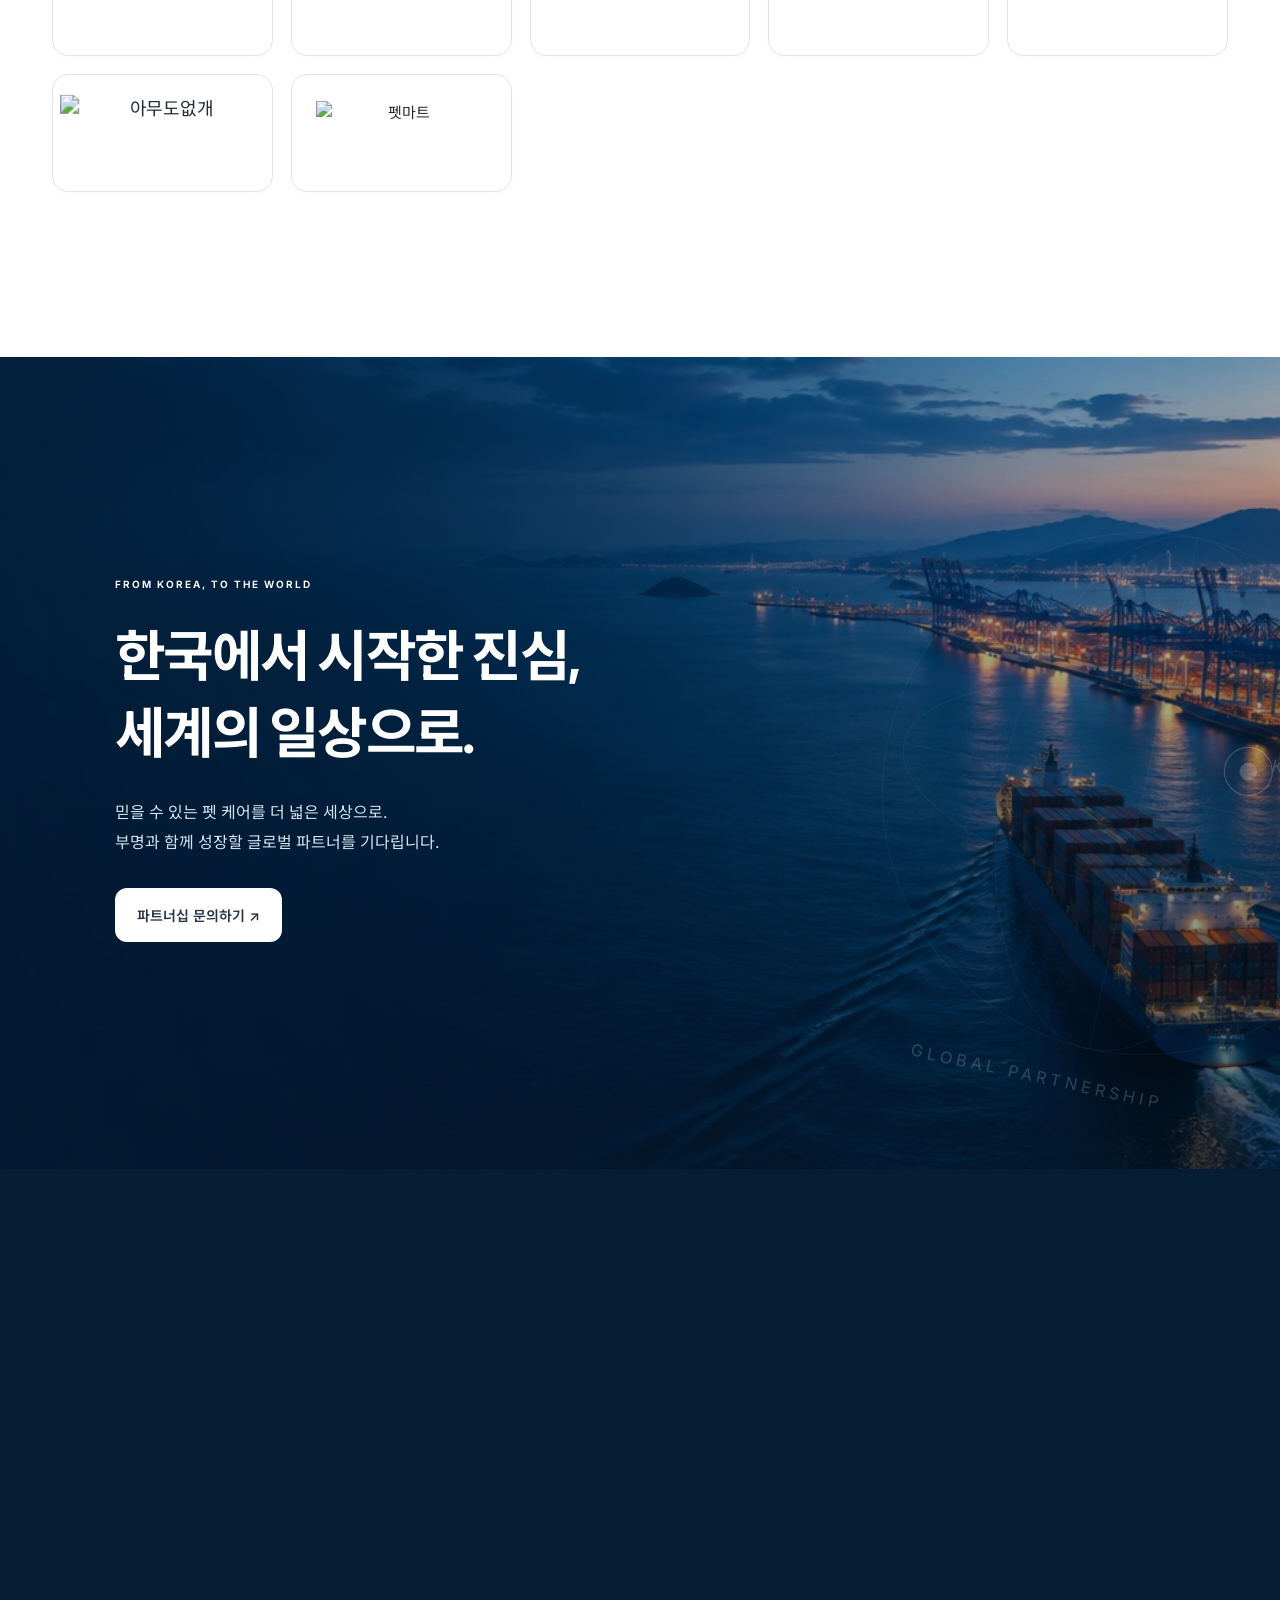
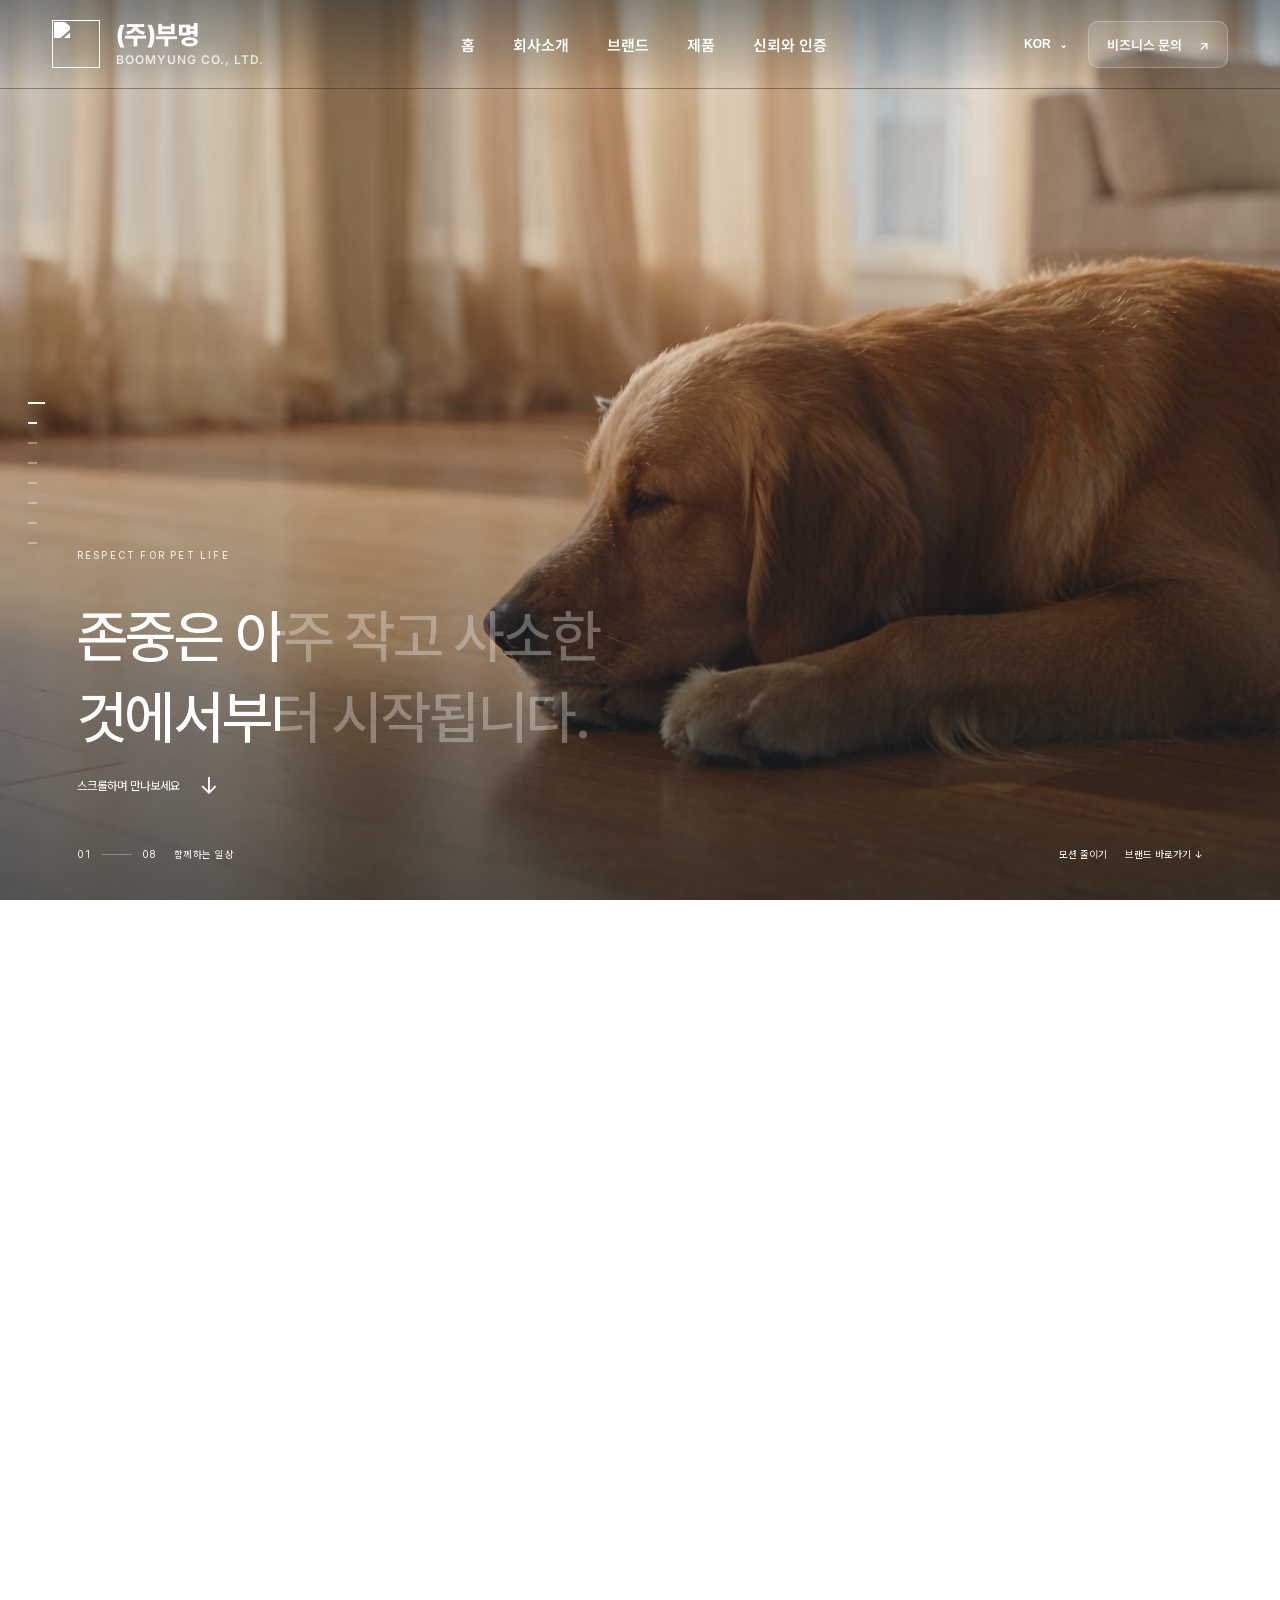
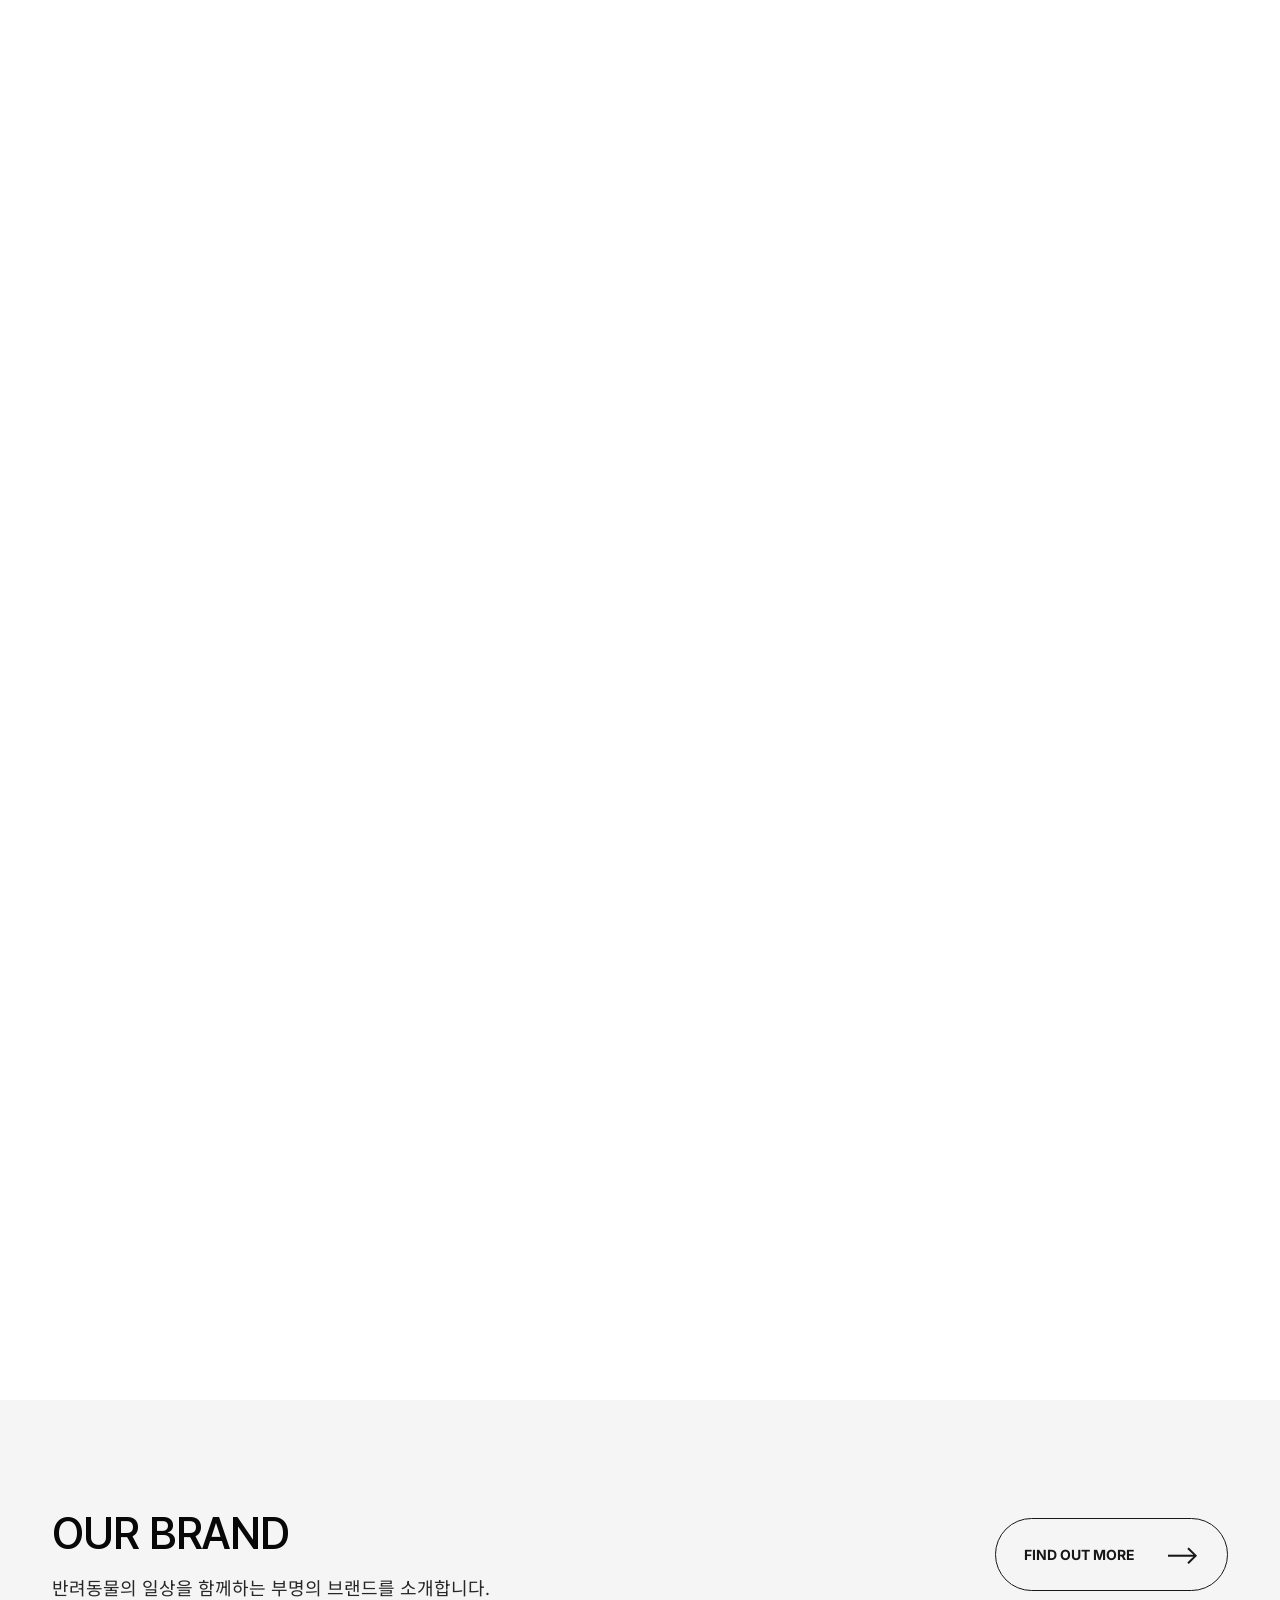
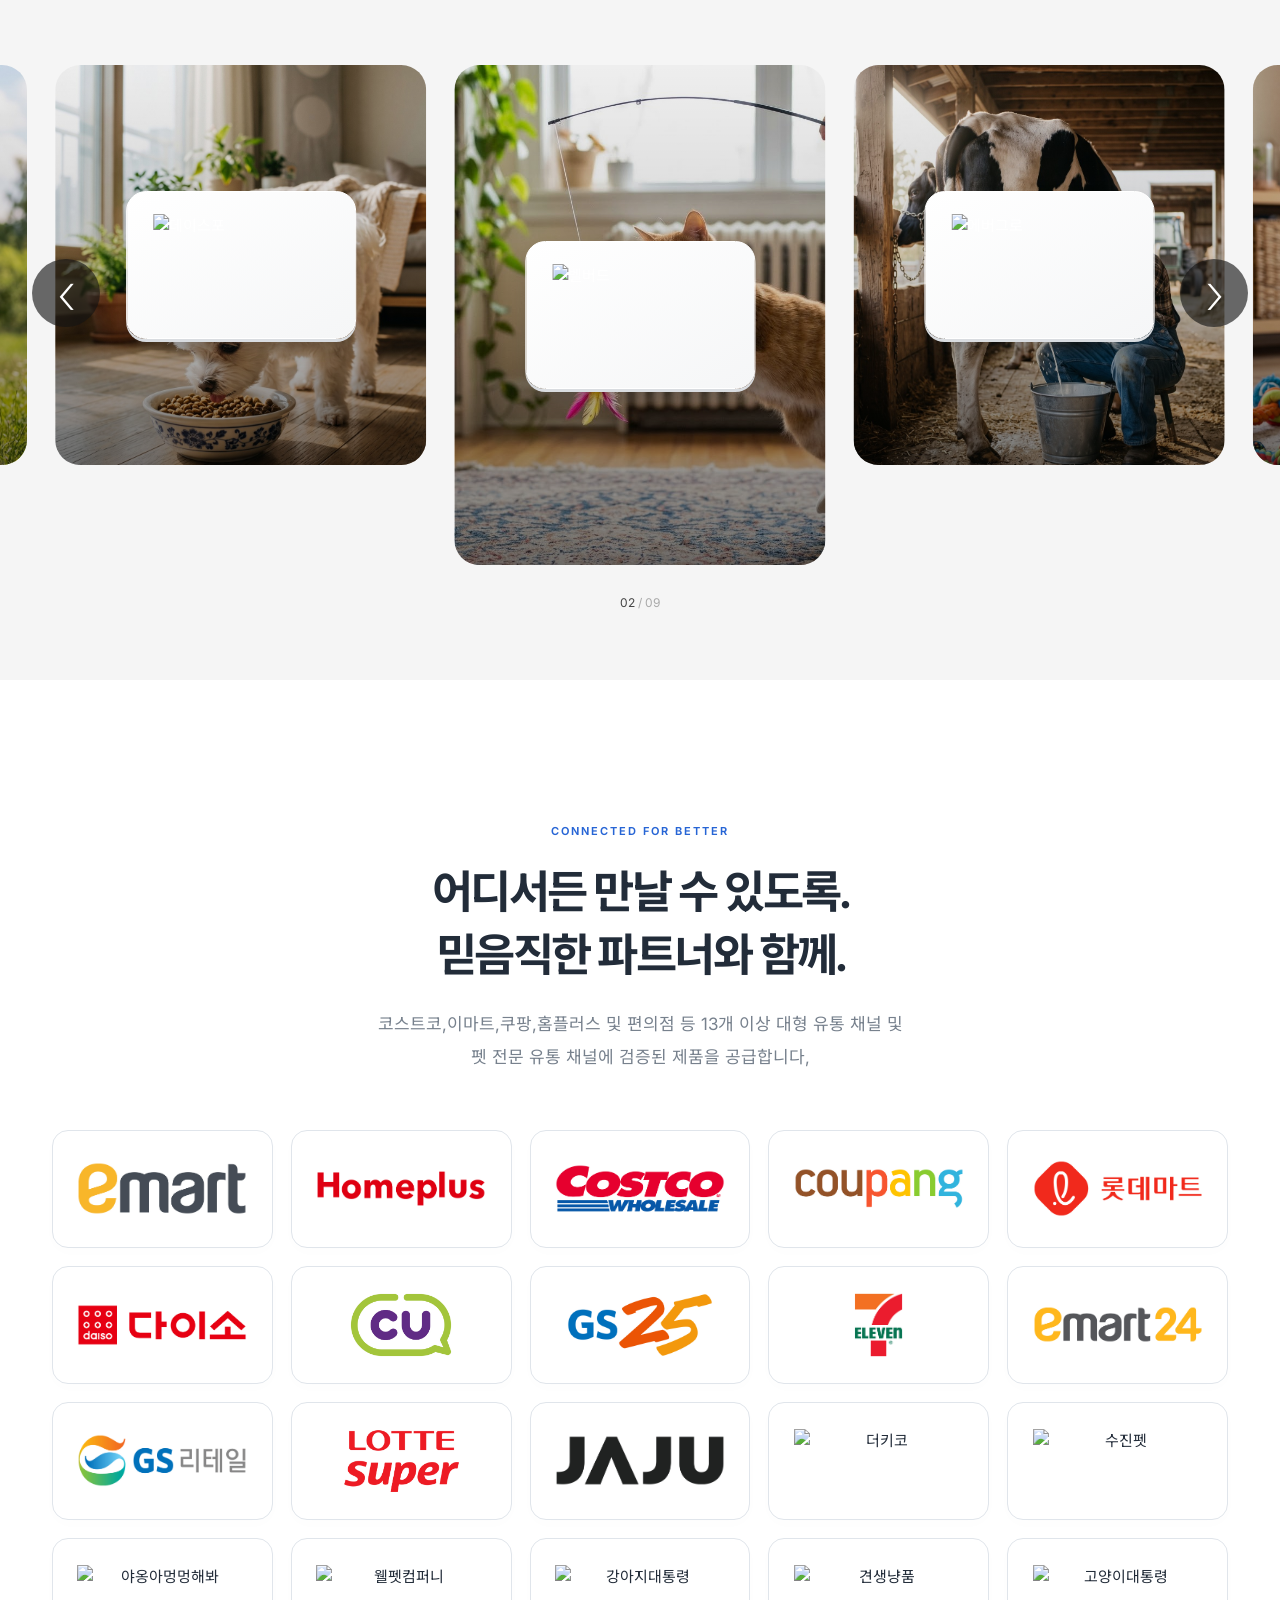
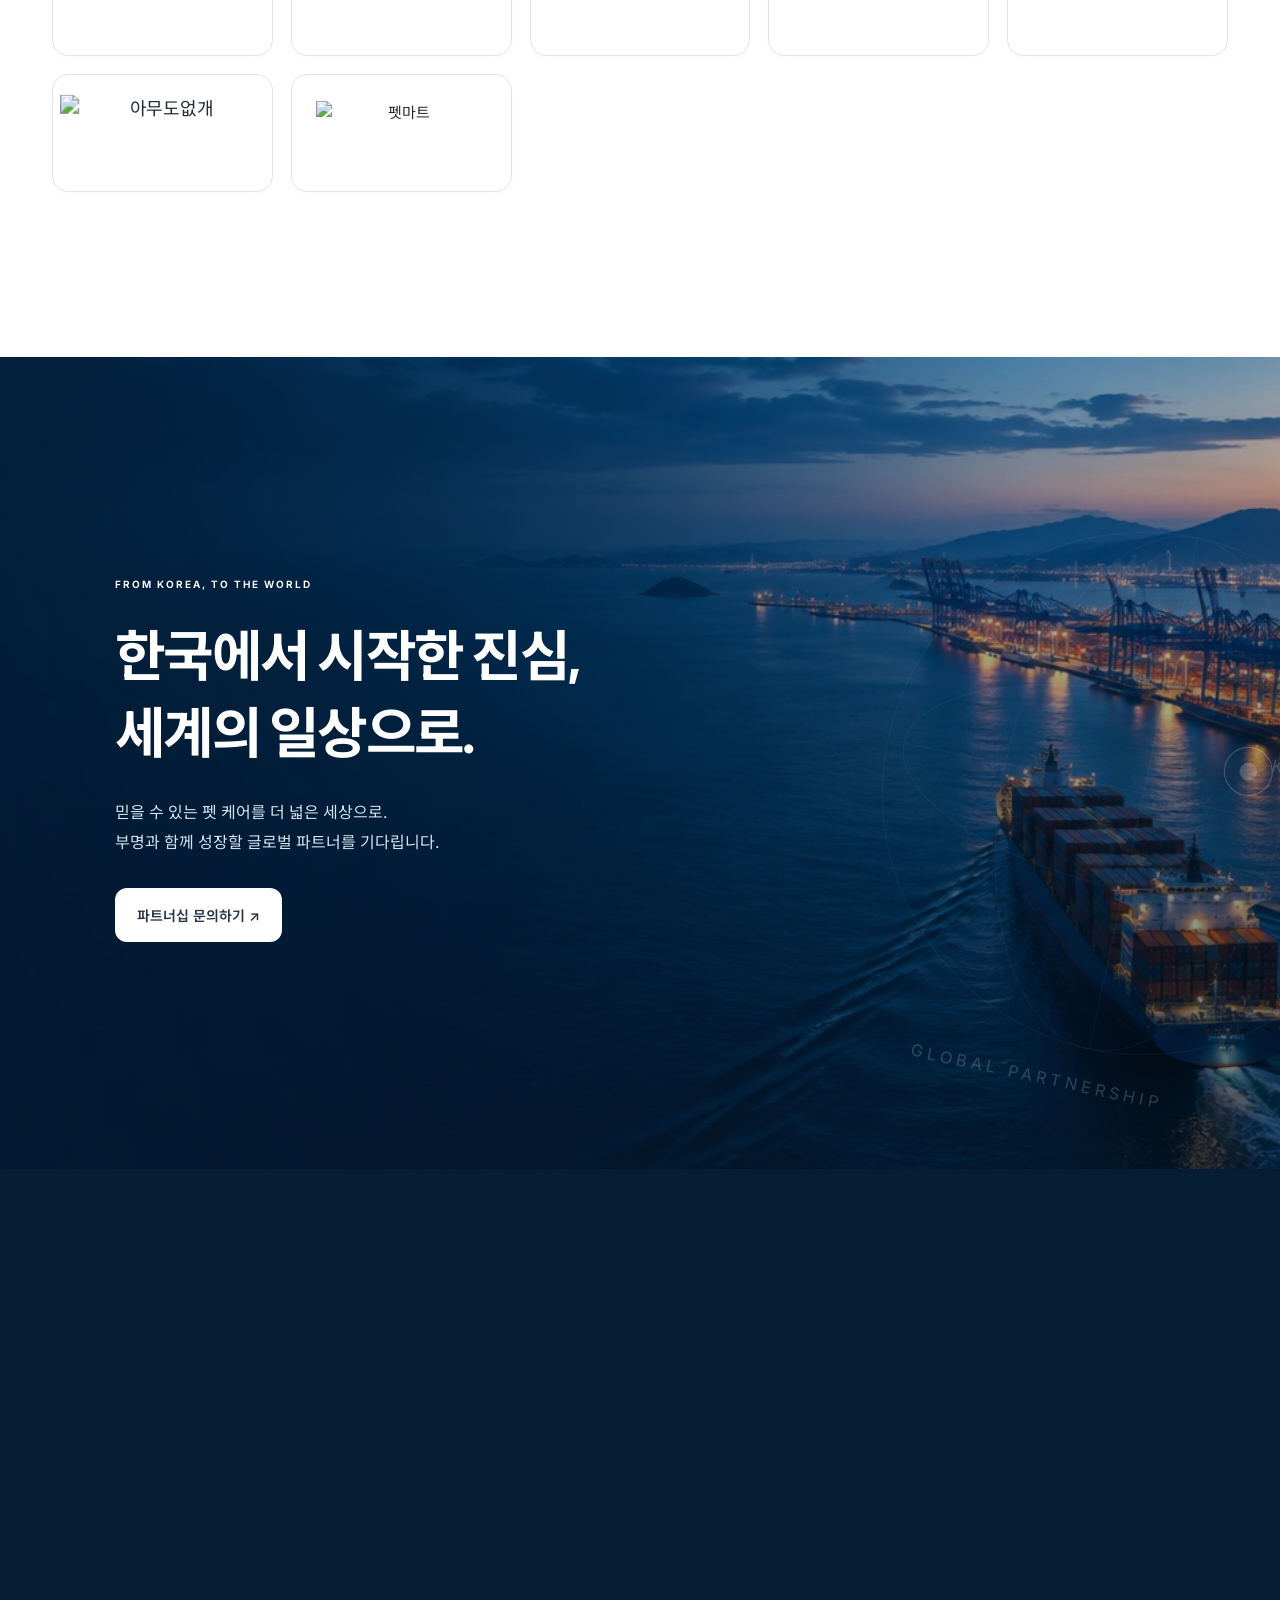
